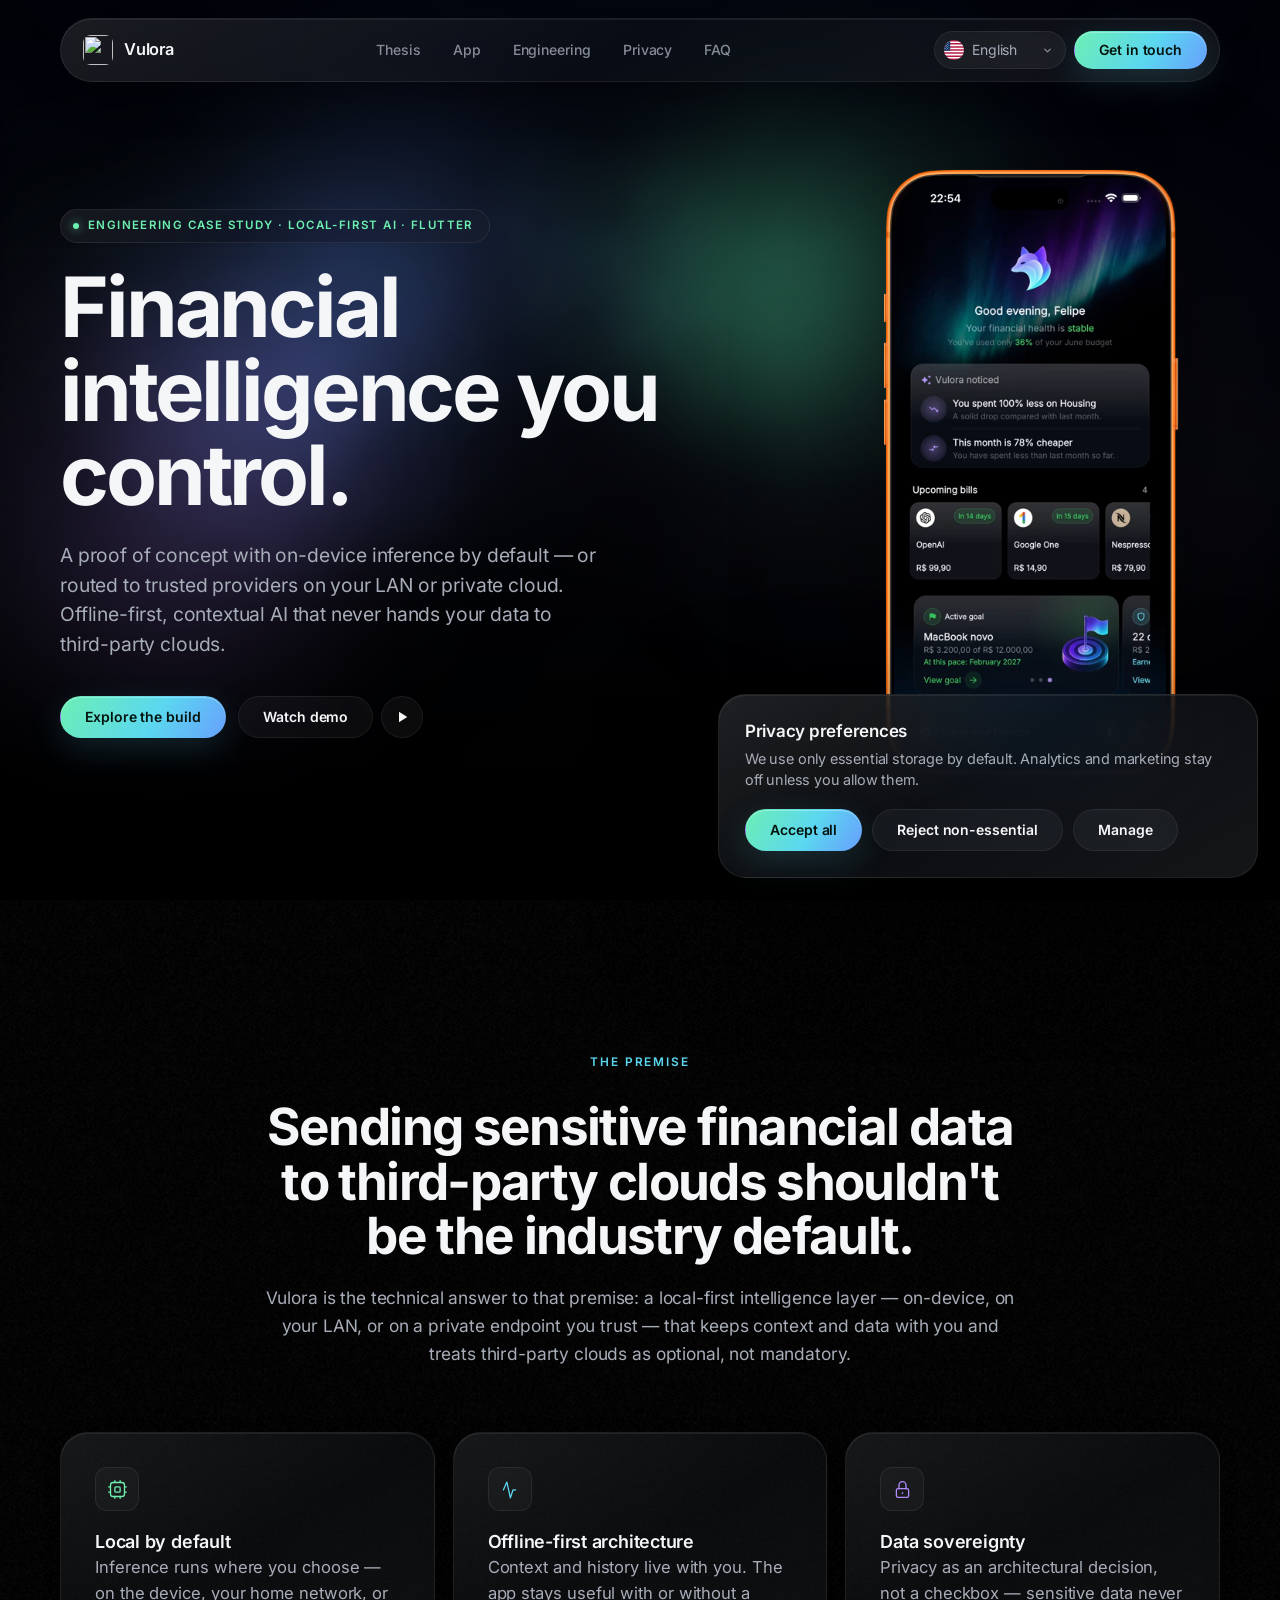
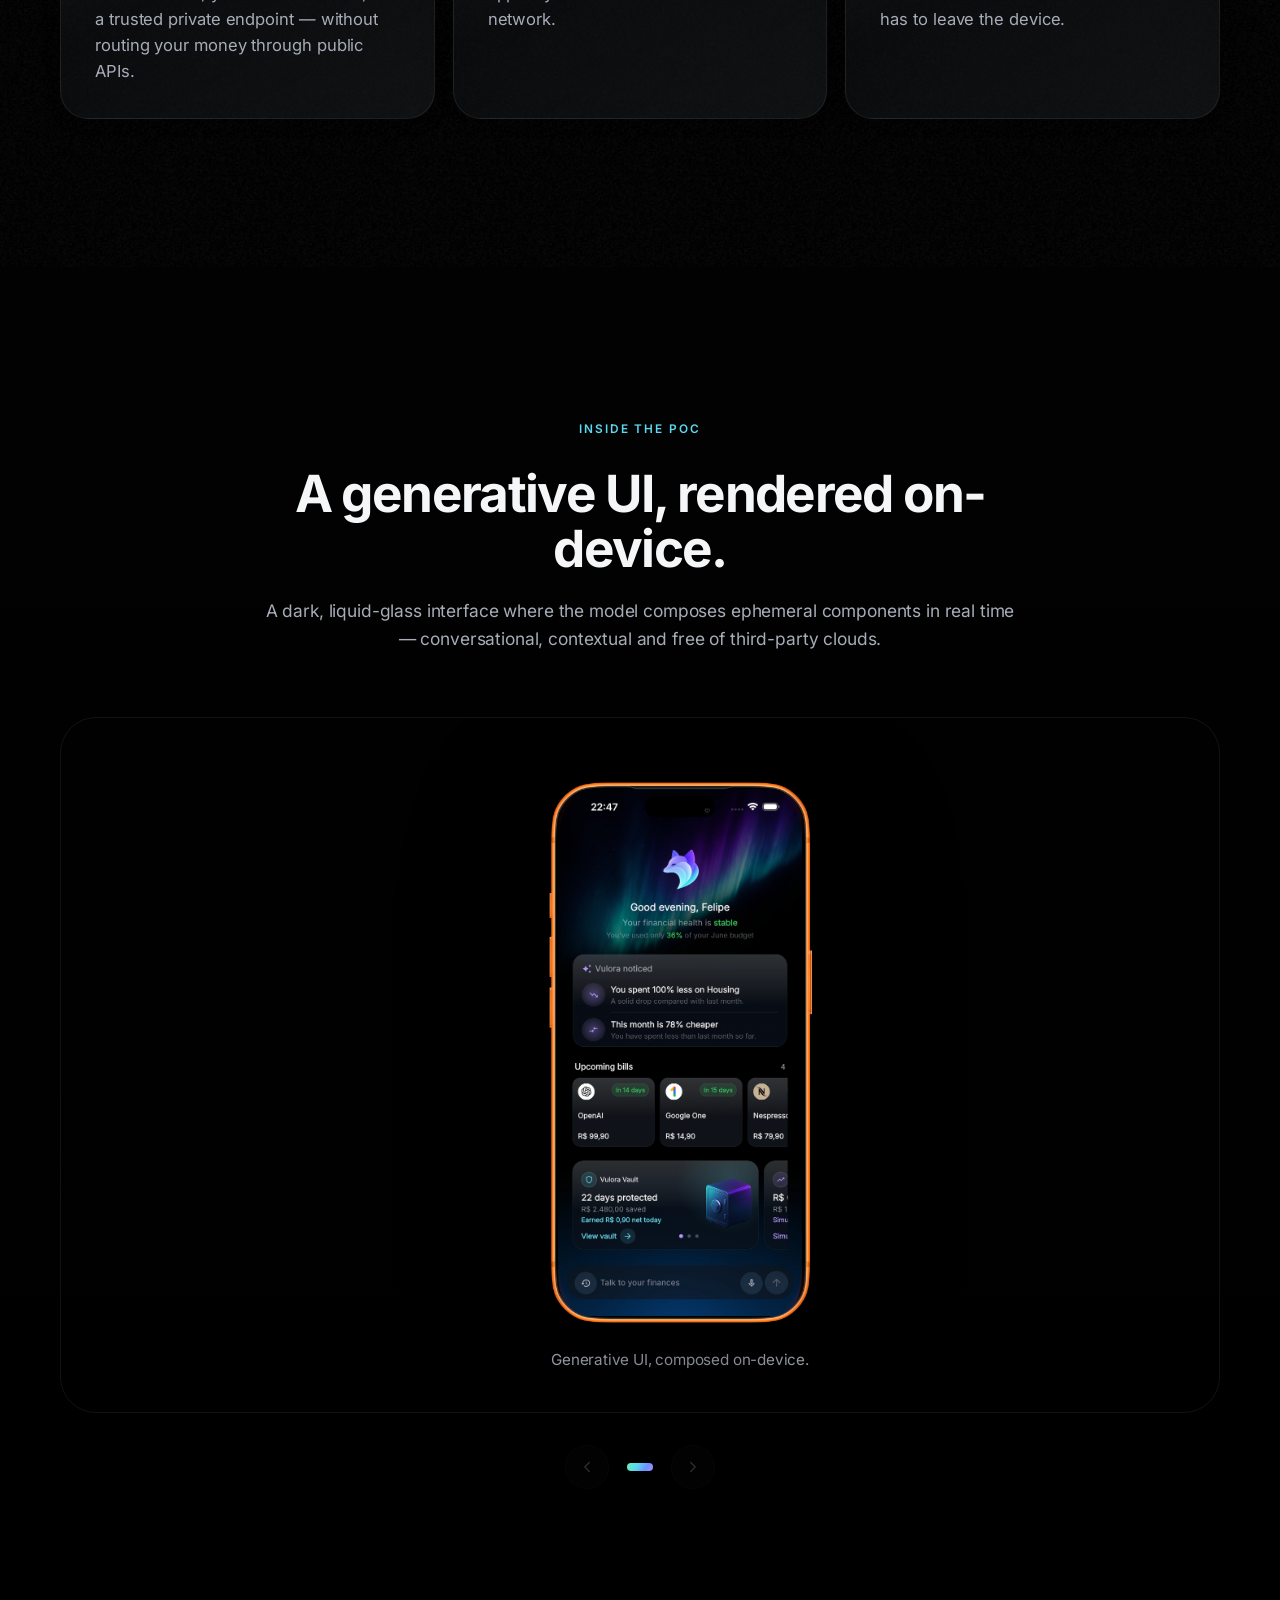
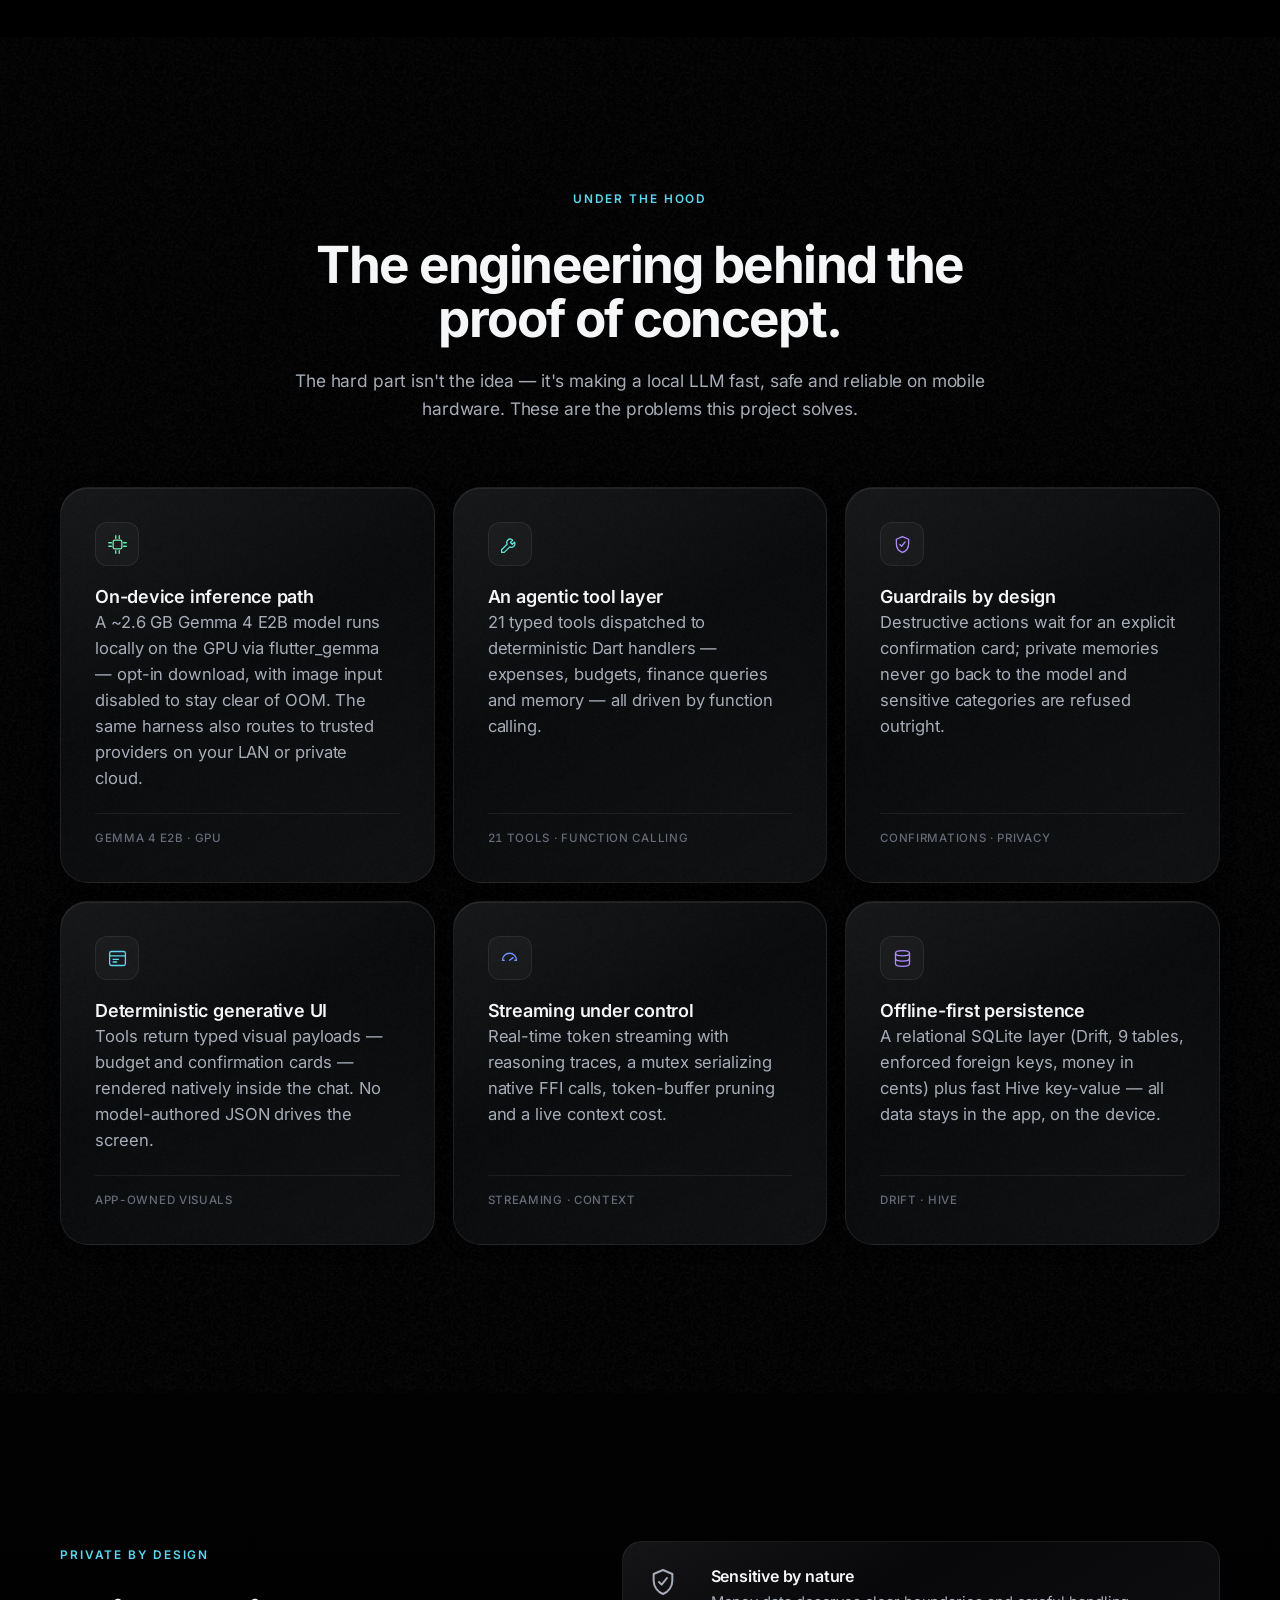
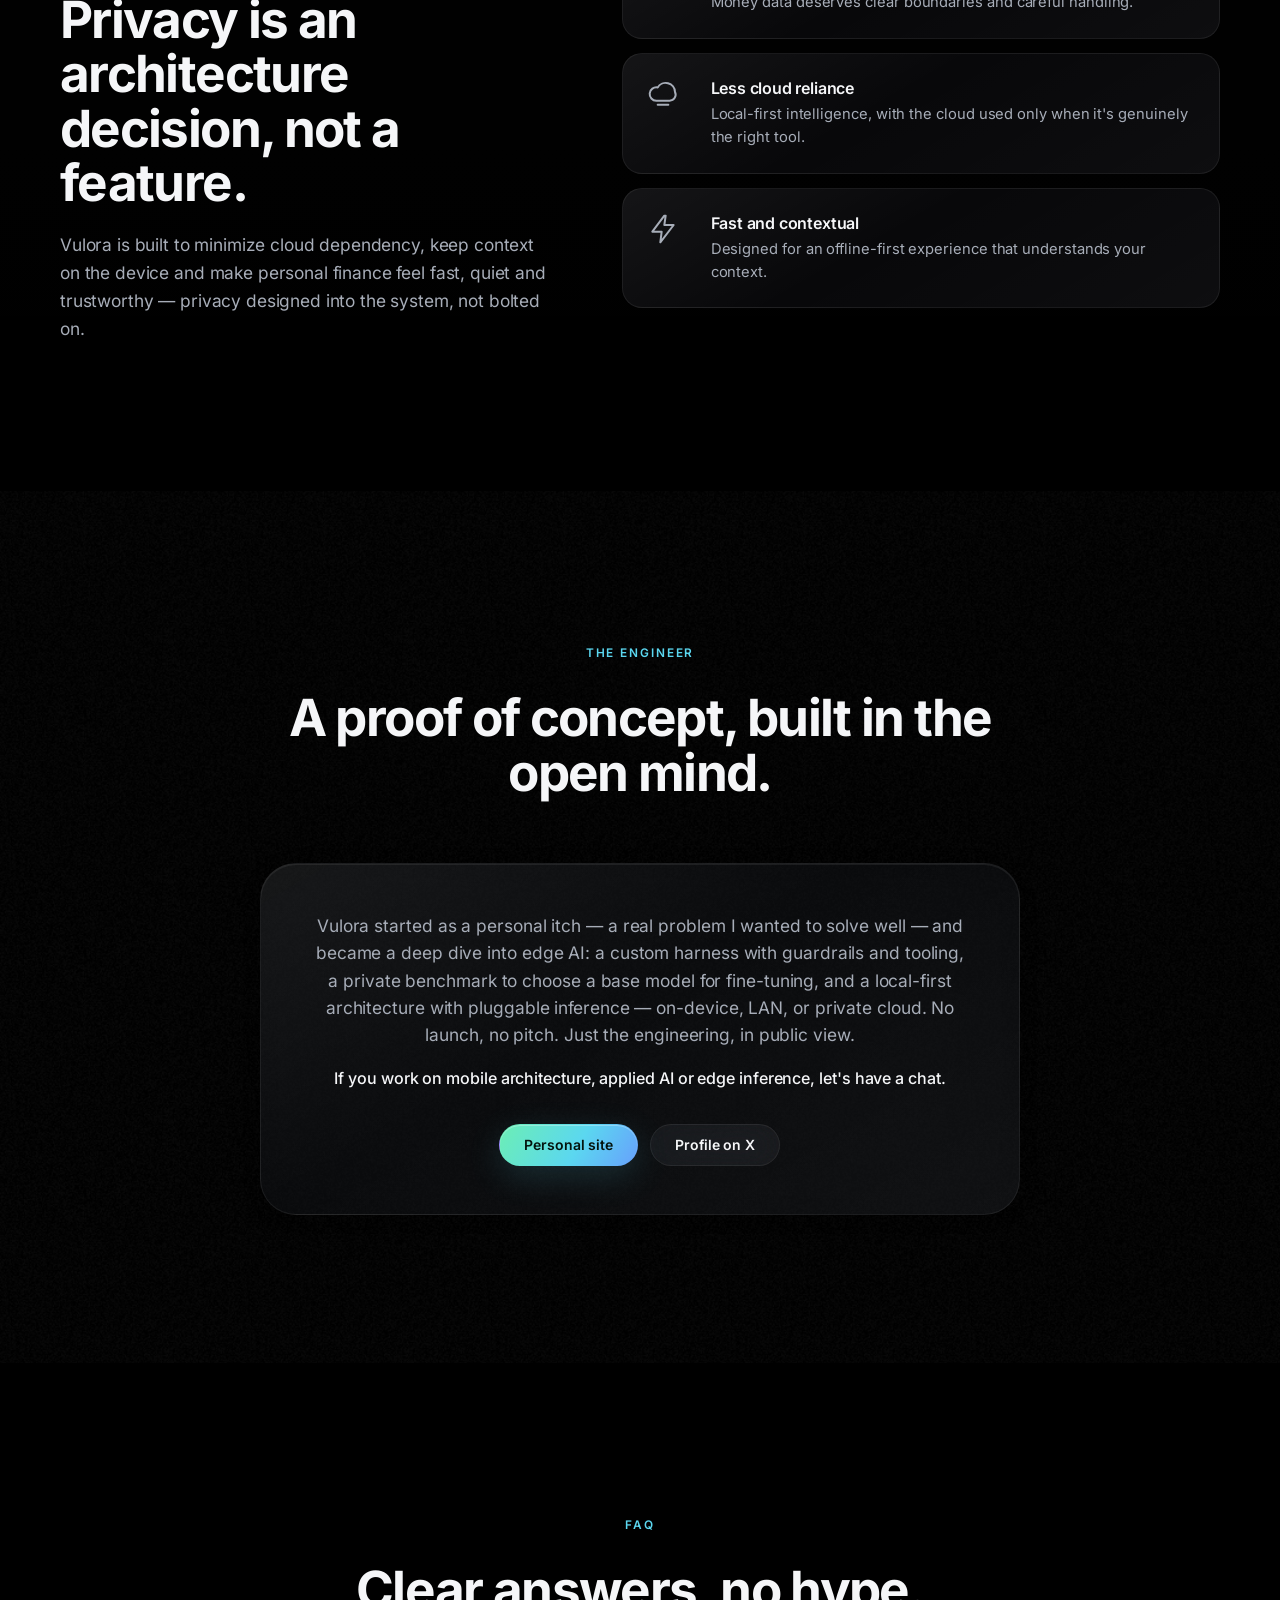
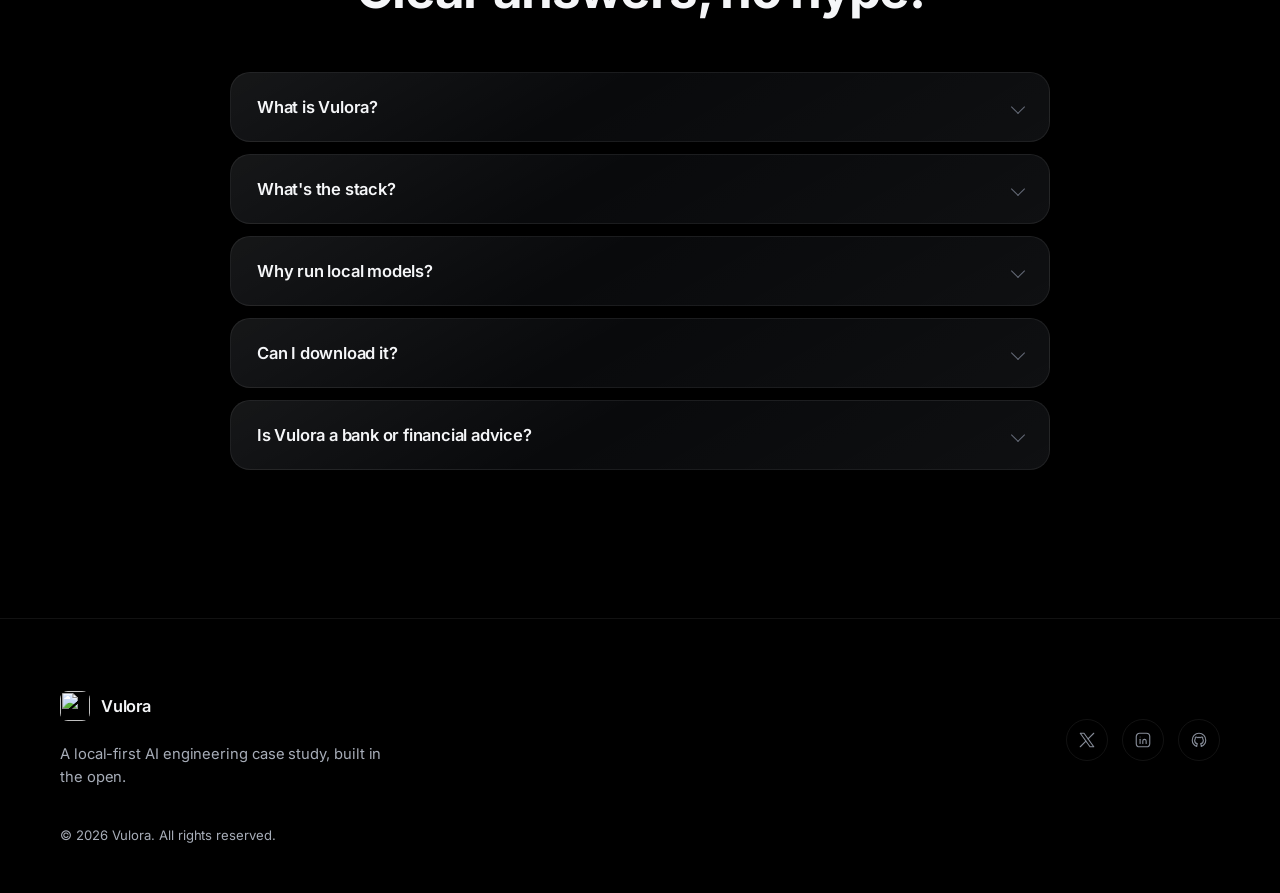
==== index.html @ 2f2e5223 "add self host fonts e threejs e pequenos ajustes" ====
<!doctype html>
<html lang="en">
  <head>
    <meta charset="utf-8">
    <style>html.pre-i18n body{visibility:hidden}</style>
    <script>document.documentElement.classList.add('pre-i18n')</script>
    <meta name="viewport" content="width=device-width, initial-scale=1, viewport-fit=cover">
    <meta name="theme-color" content="#000000">
    <title data-i18n-meta="meta.title">Vulora — On-device AI, an engineering case study</title>
    <meta name="description" content="Vulora is a private financial-intelligence proof of concept with local-first inference — on-device, on your LAN, or on trusted private endpoints — an engineering case study in offline-first, privacy-first AI built on Flutter." data-i18n-meta="meta.description">
    <meta name="author" content="Vulora">
    <meta name="robots" content="index, follow">
    <link rel="canonical" href="https://vulora.com.br/">

    <meta property="og:title" content="Vulora — On-device AI, an engineering case study" data-i18n-meta="meta.ogTitle">
    <meta property="og:description" content="Vulora is a private financial-intelligence proof of concept with local-first inference — on-device, on your LAN, or on trusted private endpoints — an engineering case study in offline-first, privacy-first AI built on Flutter." data-i18n-meta="meta.ogDescription">
    <meta property="og:type" content="website">
    <meta property="og:url" content="https://vulora.com.br/">
    <meta property="og:image" content="https://vulora.com.br/assets/logo.png">
    <meta property="og:image:width" content="512">
    <meta property="og:image:height" content="512">
    <meta property="og:image:alt" content="Vulora logo">
    <meta property="og:site_name" content="Vulora">
    <meta property="og:locale" content="en_US">
    <meta property="og:locale:alternate" content="pt_BR">

    <meta name="twitter:card" content="summary_large_image">
    <meta name="twitter:title" content="Vulora — On-device AI, an engineering case study" data-i18n-meta="meta.twitterTitle">
    <meta name="twitter:description" content="Vulora is a private financial-intelligence proof of concept with local-first inference — on-device, on your LAN, or on trusted private endpoints — an engineering case study in offline-first, privacy-first AI built on Flutter." data-i18n-meta="meta.twitterDescription">
    <meta name="twitter:image" content="https://vulora.com.br/assets/logo.png">
    <meta name="twitter:image:alt" content="Vulora logo">

    <link rel="icon" href="assets/favicon.png" sizes="any">
    <link rel="icon" type="image/png" href="assets/favicon/favicon-32x32.png" sizes="32x32">
    <link rel="icon" type="image/png" href="assets/favicon/favicon-16x16.png" sizes="16x16">
    <link rel="apple-touch-icon" href="assets/favicon/apple-touch-icon.png">
    <link rel="manifest" href="assets/favicon/site.webmanifest">

    <link rel="preload" as="font" type="font/woff2" href="assets/fonts/inter-latin-400-normal.woff2" crossorigin>
    <link rel="preload" as="font" type="font/woff2" href="assets/fonts/inter-latin-700-normal.woff2" crossorigin>
    <link rel="stylesheet" href="css/styles.css">

    <script type="application/ld+json">
    {
      "@context": "https://schema.org",
      "@type": "SoftwareApplication",
      "name": "Vulora",
      "applicationCategory": "FinanceApplication",
      "operatingSystem": "iOS, Android",
      "description": "A private financial-intelligence proof of concept with local-first inference — on-device, on your LAN, or on trusted private endpoints — an engineering case study in offline-first, privacy-first AI built on Flutter."
    }
    </script>
  </head>
  <body data-page="home">
    <header class="site-header site-header--float" aria-label="Primary navigation">
      <a class="brand" href="index.html" aria-label="Vulora home">
        <img src="assets/logo.png" alt="" width="30" height="30">
        <span>Vulora</span>
      </a>
      <nav class="nav-links" aria-label="Main">
        <a href="#thesis" data-i18n="nav.thesis">Thesis</a>
        <a href="#showcase" data-i18n="nav.showcase">App</a>
        <a href="#engineering" data-i18n="nav.engineering">Engineering</a>
        <a href="#privacy" data-i18n="nav.privacy">Privacy</a>
        <a href="#faq" data-i18n="nav.faq">FAQ</a>
      </nav>
      <div class="header-actions">
        <div class="lang-switch" data-language-switch>
          <button type="button" class="lang-current" data-language-trigger aria-haspopup="listbox" aria-expanded="false" aria-label="Language selector">
            <span class="flag"><img data-language-flag src="assets/flags/br.svg" alt="" width="20" height="20"></span>
            <span class="lang-name" data-language-label>Português</span>
            <svg class="lang-caret" viewBox="0 0 12 12" aria-hidden="true"><path d="M3 4.5L6 7.5L9 4.5" fill="none" stroke="currentColor" stroke-width="1.5" stroke-linecap="round" stroke-linejoin="round"/></svg>
          </button>
          <ul class="lang-menu" data-language-menu role="listbox" aria-label="Language" tabindex="-1" hidden>
            <li role="option" data-lang="pt-BR" aria-selected="true">
              <span class="flag"><img src="assets/flags/br.svg" alt="" width="20" height="20"></span>
              <span>Português</span>
            </li>
            <li role="option" data-lang="en" aria-selected="false">
              <span class="flag"><img src="assets/flags/us.svg" alt="" width="20" height="20"></span>
              <span>English</span>
            </li>
          </ul>
        </div>
        <a class="button button-primary" href="#contact" data-i18n="nav.contact">Get in touch</a>
      </div>
    </header>

    <div class="site-shell">
      <main>
        <section class="hero" id="top">
          <div class="hero-bg" aria-hidden="true">
            <canvas class="hero-three" data-hero-three></canvas>
            <div class="hero-mist"></div>
            <div class="hero-material"></div>
          </div>
          <div class="hero-glow" aria-hidden="true"></div>
          <div class="container hero-grid">
            <div class="hero-copy reveal" data-parallax="0.04">
              <p class="badge" data-i18n="hero.badge">Engineering case study · Local-first AI · Flutter</p>
              <h1 data-i18n="hero.title">Financial intelligence you control.</h1>
              <p class="hero-subtitle" data-i18n="hero.subtitle">A proof of concept with on-device inference by default — or routed to trusted providers on your LAN or private cloud. Offline-first, contextual AI that never hands your data to third-party clouds.</p>
              <div class="cta-row">
                <a class="button button-primary" href="#engineering" data-magnetic data-i18n="hero.primaryCta">Explore the build</a>
                <div class="cta-pair">
                  <button class="button button-secondary" type="button" data-demo-button data-magnetic data-i18n="hero.secondaryCta">Watch demo</button>
                  <button class="button button-secondary button-icon" type="button" data-video-modal-trigger data-magnetic data-i18n-attr="aria-label:hero.videoLabel" hidden aria-label="Watch presentation video">
                    <svg viewBox="0 0 24 24" aria-hidden="true"><path d="M8 5v14l11-7z"/></svg>
                  </button>
                </div>
              </div>
            </div>
            <div class="phone-stage reveal" data-parallax="-0.05">
              <div class="device-mockup" aria-label="Vulora app preview">
                <div class="device-mockup__screen">
                  <video
                    class="device-mockup__app"
                    aria-label="Vulora app interface"
                    width="1290"
                    height="2796"
                    autoplay
                    muted
                    playsinline
                    loop
                    preload="auto"
                    poster="assets/app-vulora.webp"
                  >
                    <source src="assets/app-vulora.webm" type="video/webm">
                  </video>
                </div>
                <img
                  class="device-mockup__frame"
                  src="assets/mockup.png"
                  alt=""
                  width="448"
                  height="916"
                  aria-hidden="true"
                  decoding="async"
                >
              </div>
            </div>
          </div>
        </section>

        <section class="section" id="thesis">
          <div class="container narrow center reveal">
            <p class="eyebrow" data-i18n="thesis.eyebrow">The premise</p>
            <h2 data-i18n="thesis.title">Sending sensitive financial data to third-party clouds shouldn't be the industry default.</h2>
            <p class="section-copy" data-i18n="thesis.subtitle">Vulora is the technical answer to that premise: a local-first intelligence layer — on-device, on your LAN, or on a private endpoint you trust — that keeps context and data with you and treats third-party clouds as optional, not mandatory.</p>
          </div>
          <div class="container card-grid three">
            <article class="glass-card reveal">
              <div class="card-icon ask">
                <svg viewBox="0 0 24 24" aria-hidden="true"><rect x="4" y="4" width="16" height="16" rx="3"/><rect x="9" y="9" width="6" height="6" rx="1"/><path d="M9 2v2M15 2v2M9 20v2M15 20v2M2 9h2M2 15h2M20 9h2M20 15h2"/></svg>
              </div>
              <h3 data-i18n="thesis.cards.local.title">Local by default</h3>
              <p data-i18n="thesis.cards.local.text">Inference runs where you choose — on the device, your home network, or a trusted private endpoint — without routing your money through public APIs.</p>
            </article>
            <article class="glass-card reveal">
              <div class="card-icon spend">
                <svg viewBox="0 0 24 24" aria-hidden="true"><path d="M5 12.5l4-9 4 18 3-9h3"/></svg>
              </div>
              <h3 data-i18n="thesis.cards.offline.title">Offline-first architecture</h3>
              <p data-i18n="thesis.cards.offline.text">Context and history live with you. The app stays useful with or without a network.</p>
            </article>
            <article class="glass-card reveal">
              <div class="card-icon lock">
                <svg viewBox="0 0 24 24" aria-hidden="true"><rect x="5" y="11" width="14" height="10" rx="2"/><path d="M8 11V7a4 4 0 018 0v4"/><circle cx="12" cy="16" r="1" fill="currentColor" stroke="none"/></svg>
              </div>
              <h3 data-i18n="thesis.cards.sovereign.title">Data sovereignty</h3>
              <p data-i18n="thesis.cards.sovereign.text">Privacy as an architectural decision, not a checkbox — sensitive data never has to leave the device.</p>
            </article>
          </div>
        </section>

        <section class="section showcase-section" id="showcase">
          <div class="container narrow center reveal">
            <p class="eyebrow" data-i18n="showcase.eyebrow">Inside the POC</p>
            <h2 data-i18n="showcase.title">A generative UI, rendered on-device.</h2>
            <p class="section-copy" data-i18n="showcase.subtitle">A dark, liquid-glass interface where the local model composes ephemeral components in real time — conversational, contextual and running without the cloud.</p>
          </div>
          <div class="container showcase-wrap reveal" data-showcase-carousel>
            <div class="showcase-viewport" data-showcase-viewport tabindex="0" role="region" aria-roledescription="carousel" aria-label="App screenshots">
              <div class="showcase-track" data-showcase-track></div>
            </div>
            <div class="showcase-controls">
              <button class="showcase-nav showcase-prev" type="button" data-showcase-prev aria-label="Previous screenshot">
                <svg viewBox="0 0 24 24" aria-hidden="true"><path d="M15 18l-6-6 6-6"/></svg>
              </button>
              <div class="showcase-dots" data-showcase-dots role="tablist" aria-label="Screenshot navigation"></div>
              <button class="showcase-nav showcase-next" type="button" data-showcase-next aria-label="Next screenshot">
                <svg viewBox="0 0 24 24" aria-hidden="true"><path d="M9 18l6-6-6-6"/></svg>
              </button>
            </div>
          </div>
        </section>

        <section class="section" id="engineering">
          <div class="container narrow center reveal">
            <p class="eyebrow" data-i18n="engineering.eyebrow">Under the hood</p>
            <h2 data-i18n="engineering.title">The engineering behind the proof of concept.</h2>
            <p class="section-copy" data-i18n="engineering.subtitle">The hard part isn't the idea — it's making a local LLM fast, safe and reliable on mobile hardware. These are the problems this project solves.</p>
          </div>
          <div class="container card-grid three">
            <article class="glass-card tech-card reveal">
              <div class="card-icon chip">
                <svg viewBox="0 0 24 24" aria-hidden="true"><rect x="7" y="7" width="10" height="10" rx="2"/><path d="M10 2v3M14 2v3M10 19v3M14 19v3M2 10h3M2 14h3M19 10h3M19 14h3"/></svg>
              </div>
              <h3 data-i18n="engineering.cards.llm.title">On-device inference path</h3>
              <p data-i18n="engineering.cards.llm.text">A ~2.6 GB Gemma 4 E2B model runs locally on the GPU via flutter_gemma — opt-in download, with image input disabled to stay clear of OOM.</p>
              <span class="card-tag" data-i18n="engineering.cards.llm.tag">Gemma 4 E2B · GPU</span>
            </article>
            <article class="glass-card tech-card reveal">
              <div class="card-icon tools">
                <svg viewBox="0 0 24 24" aria-hidden="true"><path d="M14.7 6.3a4 4 0 0 0-5.4 5.4L3 18v3h3l6.3-6.3a4 4 0 0 0 5.4-5.4l-2.5 2.5-2.1-2.1 2.6-2.4z"/></svg>
              </div>
              <h3 data-i18n="engineering.cards.tools.title">An agentic tool layer</h3>
              <p data-i18n="engineering.cards.tools.text">21 typed tools dispatched to deterministic Dart handlers — expenses, budgets, finance queries and memory — all driven by function calling.</p>
              <span class="card-tag" data-i18n="engineering.cards.tools.tag">21 tools · Function calling</span>
            </article>
            <article class="glass-card tech-card reveal">
              <div class="card-icon shield">
                <svg viewBox="0 0 24 24" aria-hidden="true"><path d="M12 3l7 3v5c0 4.4-2.8 8.4-7 10-4.2-1.6-7-5.6-7-10V6l7-3z"/><path d="M9 12l2 2 4-5"/></svg>
              </div>
              <h3 data-i18n="engineering.cards.guardrails.title">Guardrails by design</h3>
              <p data-i18n="engineering.cards.guardrails.text">Destructive actions wait for an explicit confirmation card; private memories never go back to the model and sensitive categories are refused outright.</p>
              <span class="card-tag" data-i18n="engineering.cards.guardrails.tag">Confirmations · Privacy</span>
            </article>
            <article class="glass-card tech-card reveal">
              <div class="card-icon ui">
                <svg viewBox="0 0 24 24" aria-hidden="true"><rect x="3" y="4" width="18" height="16" rx="2"/><path d="M3 9h18M7 13h6M7 16h4"/></svg>
              </div>
              <h3 data-i18n="engineering.cards.genui.title">Deterministic generative UI</h3>
              <p data-i18n="engineering.cards.genui.text">Tools return typed visual payloads — budget and confirmation cards — rendered natively inside the chat. No model-authored JSON drives the screen.</p>
              <span class="card-tag" data-i18n="engineering.cards.genui.tag">App-owned visuals</span>
            </article>
            <article class="glass-card tech-card reveal">
              <div class="card-icon gauge">
                <svg viewBox="0 0 24 24" aria-hidden="true"><path d="M4 14a8 8 0 0 1 16 0"/><path d="M12 14l4-3"/><path d="M4 14h2M18 14h2"/></svg>
              </div>
              <h3 data-i18n="engineering.cards.streaming.title">Streaming under control</h3>
              <p data-i18n="engineering.cards.streaming.text">Real-time token streaming with reasoning traces, a mutex serializing native FFI calls, token-buffer pruning and a live context cost.</p>
              <span class="card-tag" data-i18n="engineering.cards.streaming.tag">Streaming · Context</span>
            </article>
            <article class="glass-card tech-card reveal">
              <div class="card-icon db">
                <svg viewBox="0 0 24 24" aria-hidden="true"><ellipse cx="12" cy="6" rx="8" ry="3"/><path d="M4 6v6c0 1.7 3.6 3 8 3s8-1.3 8-3V6"/><path d="M4 12v6c0 1.7 3.6 3 8 3s8-1.3 8-3v-6"/></svg>
              </div>
              <h3 data-i18n="engineering.cards.storage.title">Offline-first persistence</h3>
              <p data-i18n="engineering.cards.storage.text">A relational SQLite layer (Drift, 9 tables, enforced foreign keys, money in cents) plus fast Hive key-value — all data stays in the app, on the device.</p>
              <span class="card-tag" data-i18n="engineering.cards.storage.tag">Drift · Hive</span>
            </article>
          </div>
        </section>

        <section class="section privacy-band" id="privacy">
          <div class="container split">
            <div class="reveal">
              <p class="eyebrow" data-i18n="privacy.eyebrow">Private by design</p>
              <h2 data-i18n="privacy.title">Privacy is an architecture decision, not a feature.</h2>
              <p class="section-copy" data-i18n="privacy.text">Vulora is built to minimize cloud dependency, keep context on the device and make personal finance feel fast, quiet and trustworthy — privacy designed into the system, not bolted on.</p>
            </div>
            <div class="privacy-list">
              <article class="mini-card reveal">
                <svg viewBox="0 0 24 24" aria-hidden="true"><path d="M12 3l7 3v5c0 4.4-2.8 8.4-7 10-4.2-1.6-7-5.6-7-10V6l7-3z"/><path d="M9 12l2 2 4-5"/></svg>
                <div>
                  <h3 data-i18n="privacy.cards.sensitive.title">Sensitive by nature</h3>
                  <p data-i18n="privacy.cards.sensitive.text">Money data deserves clear boundaries and careful handling.</p>
                </div>
              </article>
              <article class="mini-card reveal">
                <svg viewBox="0 0 24 24" aria-hidden="true"><path d="M7 17a5 5 0 1 1 1-9.9A7 7 0 0 1 21 10.5 4.5 4.5 0 0 1 17 17H7z"/><path d="M8 20h8"/></svg>
                <div>
                  <h3 data-i18n="privacy.cards.cloud.title">Less cloud reliance</h3>
                  <p data-i18n="privacy.cards.cloud.text">The vision is local-first intelligence with the cloud used intentionally.</p>
                </div>
              </article>
              <article class="mini-card reveal">
                <svg viewBox="0 0 24 24" aria-hidden="true"><path d="M13 2L4 14h7l-1 8 10-13h-7l1-7z"/></svg>
                <div>
                  <h3 data-i18n="privacy.cards.offline.title">Fast and contextual</h3>
                  <p data-i18n="privacy.cards.offline.text">Designed for an offline-first experience that understands your context.</p>
                </div>
              </article>
            </div>
          </div>
        </section>

        <section class="section" id="contact">
          <div class="container narrow center reveal">
            <p class="eyebrow" data-i18n="contact.eyebrow">The engineer</p>
            <h2 data-i18n="contact.title">A proof of concept, built in the open mind.</h2>
          </div>
          <div class="container">
            <article class="contact-card glass-card reveal">
              <p class="contact-lead" data-i18n="contact.text">Vulora started as a personal itch — a real problem I wanted to solve well — and became a deep dive into edge AI: a custom harness with guardrails and tooling, a private benchmark to choose a base model for fine-tuning, and a local-first architecture with pluggable inference — on-device, LAN, or private cloud. No launch, no pitch. Just the engineering, in public view.</p>
              <p class="contact-note" data-i18n="contact.note">If you work on mobile architecture, applied AI or edge inference, let's have a chat.</p>
              <div class="cta-row contact-actions">
                <a class="button button-primary" href="https://www.felipeneri.com/" target="_blank" rel="noopener" data-magnetic data-i18n="contact.site">Personal site</a>
                <a class="button button-secondary" href="https://x.com/FelipeNeriDev" target="_blank" rel="noopener" data-magnetic data-i18n="contact.x">Profile on X</a>
              </div>
            </article>
          </div>
        </section>

        <section class="section" id="faq">
          <div class="container narrow center reveal">
            <p class="eyebrow" data-i18n="faq.eyebrow">FAQ</p>
            <h2 data-i18n="faq.title">Clear answers, no hype.</h2>
          </div>
          <div class="container faq-list">
            <details class="reveal">
              <summary data-i18n="faq.items.what.q">What is Vulora?</summary>
              <p data-i18n="faq.items.what.a">A proof of concept and engineering case study: a private financial-intelligence app with on-device inference by default, and the option to route it to trusted providers you configure — a model on your LAN (e.g. your MacBook), at home, or in a private cloud.</p>
            </details>
            <details class="reveal">
              <summary data-i18n="faq.items.stack.q">What's the stack?</summary>
              <p data-i18n="faq.items.stack.a">Flutter and Dart on the client, a pluggable inference layer (on-device Gemma by default, or trusted providers on your LAN or private cloud) behind a custom harness with guardrails and tooling, and a local-first data layer (Drift / Hive).</p>
            </details>
            <details class="reveal">
              <summary data-i18n="faq.items.why.q">Why run local models?</summary>
              <p data-i18n="faq.items.why.a">Because sensitive financial data shouldn't have to pass through third-party clouds. Local inference — on the device, your LAN, or a private endpoint you trust — makes privacy an architectural guarantee instead of a policy promise.</p>
            </details>
            <details class="reveal">
              <summary data-i18n="faq.items.available.q">Can I download it?</summary>
              <p data-i18n="faq.items.available.a">Not yet — Vulora is a work-in-progress POC, not a publicly released product. It exists to demonstrate the engineering, not to sell anything.</p>
            </details>
            <details class="reveal">
              <summary data-i18n="faq.items.bank.q">Is Vulora a bank or financial advice?</summary>
              <p data-i18n="faq.items.bank.a">No. Vulora is not a bank, financial institution, broker or investment adviser, and nothing here is financial, legal, accounting or tax advice.</p>
            </details>
          </div>
        </section>
      </main>

      <footer class="site-footer">
        <div class="container footer-grid">
          <div>
            <a class="brand" href="index.html" aria-label="Vulora home">
              <img src="assets/logo.png" alt="" width="30" height="30">
              <span>Vulora</span>
            </a>
            <p data-i18n="footer.tagline">A local-first AI engineering case study, built in the open.</p>
          </div>
          <div class="social-links" aria-label="Social links">
            <a href="https://x.com/FelipeNeriDev" target="_blank" rel="noopener" aria-label="X">
              <svg viewBox="0 0 24 24" aria-hidden="true" fill="none" stroke="currentColor" stroke-width="1.5" stroke-linecap="round" stroke-linejoin="round"><path d="M3 3 16 21h5L8 3Z"/><line x1="3" y1="21" x2="10.55" y2="13.45"/><line x1="13.45" y1="10.55" x2="21" y2="3"/></svg>
            </a>
            <a href="https://www.linkedin.com/in/nerifelipe/" target="_blank" rel="noopener" aria-label="LinkedIn">
              <svg viewBox="0 0 24 24" aria-hidden="true" fill="none" stroke="currentColor" stroke-width="1.5" stroke-linecap="round" stroke-linejoin="round"><path d="M7.5 3h9.004c2.483 0 4.496 2.013 4.496 4.496v9.009c0 2.482-2.013 4.495-4.496 4.495h-9.008c-2.483 0-4.496-2.013-4.496-4.496v-9.004c0-2.485 2.015-4.5 4.5-4.5Z"/><path d="M8.12 11.1v5.4"/><path d="M11.719 16.5v-3.15c0-1.243 1.007-2.25 2.25-2.25s2.25 1.007 2.25 2.25v3.15"/><circle cx="8.12" cy="8.06" r="0.6" fill="currentColor" stroke="none"/></svg>
            </a>
            <a href="https://github.com/felipeneri" target="_blank" rel="noopener" aria-label="GitHub">
              <svg viewBox="0 0 24 24" aria-hidden="true" fill="none" stroke="currentColor" stroke-width="1.5" stroke-linecap="round" stroke-linejoin="round"><path d="M10.133 8.793l-2.075-.75c-.462-.167-.953.168-.966.659l-.052 1.933c-.511.63-.809 1.362-.809 2.147 0 2.237 1.612 4.049 3.643 4.191-.891 1.37-.874 2.991-.874 2.991v.716c-1.008-.411-2.922-1.368-4.227-3.115-1.072-1.435-1.773-3.354-1.773-5.38 0-2.678 1.028-4.792 2.412-6.288 1.827-1.973 4.341-2.897 6.588-2.897 2.247 0 4.761.924 6.588 2.897 1.384 1.496 2.412 3.61 2.412 6.288 0 2.027-.701 3.945-1.773 5.38-1.305 1.747-3.219 2.704-4.227 3.115v-.716s.017-1.621-.874-2.991c2.031-.142 3.643-1.954 3.643-4.191 0-.785-.299-1.517-.809-2.147l-.052-1.932c-.013-.491-.504-.826-.966-.659l-2.075.75c-.586-.147-1.213-.23-1.867-.23-.654 0-1.281.083-1.867.229Z"/></svg>
            </a>
          </div>
        </div>
        <p class="copyright" data-i18n="footer.copy">© 2026 Vulora. All rights reserved.</p>
      </footer>
    </div>

    <aside class="cookie-banner" data-cookie-banner aria-live="polite">
      <div>
        <h2 data-i18n="cookies.bannerTitle">Privacy preferences</h2>
        <p data-i18n="cookies.bannerText">We use only essential storage by default. Analytics and marketing stay off unless you allow them.</p>
      </div>
      <div class="cookie-actions">
        <button class="button button-primary" type="button" data-cookie-action="accept" data-i18n="cookies.accept">Accept all</button>
        <button class="button button-ghost" type="button" data-cookie-action="reject" data-i18n="cookies.reject">Reject non-essential</button>
        <button class="button button-ghost" type="button" data-cookie-action="manage" data-i18n="cookies.manage">Manage</button>
      </div>
      <div class="cookie-manage" data-cookie-manage hidden>
        <label class="consent"><input type="checkbox" checked disabled><span data-i18n="cookies.essential">Essential cookies</span></label>
        <label class="consent"><input type="checkbox" data-analytics-toggle><span data-i18n="cookies.analytics">Analytics and marketing</span></label>
        <button class="button button-primary" type="button" data-cookie-action="save" data-i18n="cookies.save">Save preferences</button>
      </div>
    </aside>

    <div class="video-modal" data-video-modal hidden>
      <div class="video-modal__backdrop" aria-hidden="true"></div>
      <div class="video-modal__panel">
        <button class="video-modal__close" type="button" aria-label="Close">
          <svg viewBox="0 0 24 24" aria-hidden="true"><path d="M18 6L6 18M6 6l12 12"/></svg>
        </button>
        <div class="video-modal__dialog" role="dialog" aria-modal="true" aria-label="Presentation video">
          <div class="video-modal__frame">
            <iframe
              data-video-modal-iframe
              title="Vulora presentation"
              referrerpolicy="strict-origin-when-cross-origin"
              allow="accelerometer; autoplay; clipboard-write; encrypted-media; gyroscope; picture-in-picture; web-share"
              allowfullscreen
            ></iframe>
          </div>
        </div>
      </div>
    </div>

    <script src="js/main.js"></script>
    <script type="module" src="js/hero-scene.js"></script>
  </body>
</html>
---- css/styles.css ----
/* =====================================================================
   Vulora — Private Financial Intelligence
   Premium dark, liquid-glass, aurora-inspired design system
   ===================================================================== */

/* ---------------------------------------------------------------- fonts
   Inter, self-hosted (no Google Fonts / third-party requests). Files in
   assets/fonts. `latin` covers ASCII + Western accents; `latin-ext` adds
   the remaining diacritics. font-display: swap keeps text visible. */
@font-face {
  font-family: "Inter";
  font-style: normal;
  font-weight: 400;
  font-display: swap;
  src: url("../assets/fonts/inter-latin-400-normal.woff2") format("woff2");
  unicode-range: U+0000-00FF, U+0131, U+0152-0153, U+02BB-02BC, U+02C6, U+02DA, U+02DC, U+0304, U+0308, U+0329, U+2000-206F, U+2074, U+20AC, U+2122, U+2191, U+2193, U+2212, U+2215, U+FEFF, U+FFFD;
}
@font-face {
  font-family: "Inter";
  font-style: normal;
  font-weight: 400;
  font-display: swap;
  src: url("../assets/fonts/inter-latin-ext-400-normal.woff2") format("woff2");
  unicode-range: U+0100-02BA, U+02BD-02C5, U+02C7-02CC, U+02CE-02D7, U+02DD-02FF, U+0304, U+0308, U+0329, U+1D00-1DBF, U+1E00-1E9F, U+1EF2-1EFF, U+2020, U+20A0-20AB, U+20AD-20C0, U+2113, U+2C60-2C7F, U+A720-A7FF;
}
@font-face {
  font-family: "Inter";
  font-style: normal;
  font-weight: 500;
  font-display: swap;
  src: url("../assets/fonts/inter-latin-500-normal.woff2") format("woff2");
  unicode-range: U+0000-00FF, U+0131, U+0152-0153, U+02BB-02BC, U+02C6, U+02DA, U+02DC, U+0304, U+0308, U+0329, U+2000-206F, U+2074, U+20AC, U+2122, U+2191, U+2193, U+2212, U+2215, U+FEFF, U+FFFD;
}
@font-face {
  font-family: "Inter";
  font-style: normal;
  font-weight: 500;
  font-display: swap;
  src: url("../assets/fonts/inter-latin-ext-500-normal.woff2") format("woff2");
  unicode-range: U+0100-02BA, U+02BD-02C5, U+02C7-02CC, U+02CE-02D7, U+02DD-02FF, U+0304, U+0308, U+0329, U+1D00-1DBF, U+1E00-1E9F, U+1EF2-1EFF, U+2020, U+20A0-20AB, U+20AD-20C0, U+2113, U+2C60-2C7F, U+A720-A7FF;
}
@font-face {
  font-family: "Inter";
  font-style: normal;
  font-weight: 600;
  font-display: swap;
  src: url("../assets/fonts/inter-latin-600-normal.woff2") format("woff2");
  unicode-range: U+0000-00FF, U+0131, U+0152-0153, U+02BB-02BC, U+02C6, U+02DA, U+02DC, U+0304, U+0308, U+0329, U+2000-206F, U+2074, U+20AC, U+2122, U+2191, U+2193, U+2212, U+2215, U+FEFF, U+FFFD;
}
@font-face {
  font-family: "Inter";
  font-style: normal;
  font-weight: 600;
  font-display: swap;
  src: url("../assets/fonts/inter-latin-ext-600-normal.woff2") format("woff2");
  unicode-range: U+0100-02BA, U+02BD-02C5, U+02C7-02CC, U+02CE-02D7, U+02DD-02FF, U+0304, U+0308, U+0329, U+1D00-1DBF, U+1E00-1E9F, U+1EF2-1EFF, U+2020, U+20A0-20AB, U+20AD-20C0, U+2113, U+2C60-2C7F, U+A720-A7FF;
}
@font-face {
  font-family: "Inter";
  font-style: normal;
  font-weight: 700;
  font-display: swap;
  src: url("../assets/fonts/inter-latin-700-normal.woff2") format("woff2");
  unicode-range: U+0000-00FF, U+0131, U+0152-0153, U+02BB-02BC, U+02C6, U+02DA, U+02DC, U+0304, U+0308, U+0329, U+2000-206F, U+2074, U+20AC, U+2122, U+2191, U+2193, U+2212, U+2215, U+FEFF, U+FFFD;
}
@font-face {
  font-family: "Inter";
  font-style: normal;
  font-weight: 700;
  font-display: swap;
  src: url("../assets/fonts/inter-latin-ext-700-normal.woff2") format("woff2");
  unicode-range: U+0100-02BA, U+02BD-02C5, U+02C7-02CC, U+02CE-02D7, U+02DD-02FF, U+0304, U+0308, U+0329, U+1D00-1DBF, U+1E00-1E9F, U+1EF2-1EFF, U+2020, U+20A0-20AB, U+20AD-20C0, U+2113, U+2C60-2C7F, U+A720-A7FF;
}
@font-face {
  font-family: "Inter";
  font-style: normal;
  font-weight: 800;
  font-display: swap;
  src: url("../assets/fonts/inter-latin-800-normal.woff2") format("woff2");
  unicode-range: U+0000-00FF, U+0131, U+0152-0153, U+02BB-02BC, U+02C6, U+02DA, U+02DC, U+0304, U+0308, U+0329, U+2000-206F, U+2074, U+20AC, U+2122, U+2191, U+2193, U+2212, U+2215, U+FEFF, U+FFFD;
}
@font-face {
  font-family: "Inter";
  font-style: normal;
  font-weight: 800;
  font-display: swap;
  src: url("../assets/fonts/inter-latin-ext-800-normal.woff2") format("woff2");
  unicode-range: U+0100-02BA, U+02BD-02C5, U+02C7-02CC, U+02CE-02D7, U+02DD-02FF, U+0304, U+0308, U+0329, U+1D00-1DBF, U+1E00-1E9F, U+1EF2-1EFF, U+2020, U+20A0-20AB, U+20AD-20C0, U+2113, U+2C60-2C7F, U+A720-A7FF;
}

:root {
  color-scheme: dark;

  /* Base surfaces — deep, calm, near-black with a cool undertone */
  --bg: #000000;
  --bg-soft: #060709;
  --bg-elevated: #0c0e12;
  --bg-deep: #02030a;

  /* Text */
  --text: #f5f6f8;
  --text-secondary: #a7adb8;
  --muted: #868c98;
  --muted-2: #656b78;

  /* Aurora palette — soft, never neon */
  --green: #6df0b0;
  --teal: #5fe3d6;
  --cyan: #5bd7f0;
  --blue: #6a93ff;
  --violet: #b08cff;
  --aurora-1: rgba(109, 240, 176, 0.9);
  --aurora-2: rgba(91, 215, 240, 0.9);
  --aurora-3: rgba(106, 147, 255, 0.85);
  --aurora-4: rgba(176, 140, 255, 0.8);

  /* Accent gradient — restrained, used sparingly */
  --accent-gradient: linear-gradient(120deg, #6df0b0 0%, #5bd7f0 38%, #6a93ff 72%, #b08cff 100%);
  --accent-soft: linear-gradient(120deg, rgba(109, 240, 176, 0.16), rgba(91, 215, 240, 0.12) 50%, rgba(176, 140, 255, 0.14));

  /* Hairlines & borders */
  --line: rgba(255, 255, 255, 0.055);
  --line-strong: rgba(255, 255, 255, 0.1);
  --line-aurora: rgba(109, 215, 240, 0.16);
  --border-hairline: 0.5px solid rgba(255, 255, 255, 0.07);
  --border-subtle: 0.5px solid rgba(255, 255, 255, 0.1);

  /* Liquid glass surfaces */
  --glass-fill: rgba(10, 12, 16, 0.55);
  --glass-fill-strong: rgba(8, 10, 14, 0.72);
  --glass-surface: linear-gradient(150deg, rgba(255, 255, 255, 0.066) 0%, rgba(255, 255, 255, 0.014) 44%, rgba(255, 255, 255, 0.04) 100%);
  --glass-surface-strong: linear-gradient(150deg, rgba(255, 255, 255, 0.1) 0%, rgba(255, 255, 255, 0.025) 46%, rgba(255, 255, 255, 0.06) 100%);
  --glass-edge: rgba(255, 255, 255, 0.13);
  --glass-highlight: linear-gradient(180deg, rgba(255, 255, 255, 0.1), transparent 38%);

  /* Film grain */
  --noise-image: url("../assets/bg-noise.webp");
  --noise-opacity: 0.035;

  /* Shadows — soft, layered, cinematic */
  --shadow-sm: 0 2px 16px rgba(0, 0, 0, 0.28);
  --shadow: 0 24px 70px rgba(0, 0, 0, 0.5);
  --shadow-elevated: 0 40px 120px rgba(0, 0, 0, 0.62);
  --shadow-inset: inset 0 1px 0 rgba(255, 255, 255, 0.07);
  --shadow-glow: 0 0 80px rgba(91, 215, 240, 0.08);

  /* Radii */
  --radius-xs: 10px;
  --radius-sm: 14px;
  --radius: 20px;
  --radius-lg: 28px;
  --radius-xl: 36px;
  --radius-full: 9999px;

  /* Header */
  --header-float-top: 18px;
  --header-float-height: 60px;

  /* Typography */
  --font: "Inter", -apple-system, BlinkMacSystemFont, "SF Pro Display", "SF Pro Text", "Helvetica Neue", "Segoe UI", sans-serif;

  /* Motion */
  --ease: cubic-bezier(0.22, 0.61, 0.36, 1);
  --ease-out: cubic-bezier(0.25, 0.1, 0.25, 1);
  --transition: 480ms var(--ease);
  --transition-fast: 220ms var(--ease);
  --transition-slow: 800ms var(--ease);
}

/* ----------------------------------------------------------------- reset */

*, *::before, *::after { box-sizing: border-box; }

/* prevent flash of untranslated content — body hidden until i18n is applied */
html.pre-i18n body { visibility: hidden; }

html {
  scroll-behavior: smooth;
  background: var(--bg);
  -webkit-font-smoothing: antialiased;
  -moz-osx-font-smoothing: grayscale;
  text-rendering: optimizeLegibility;
  -webkit-text-size-adjust: 100%;
}

body {
  margin: 0;
  min-height: 100vh;
  background: var(--bg);
  color: var(--text);
  font-family: var(--font);
  font-size: 16.5px;
  line-height: 1.55;
  letter-spacing: -0.011em;
  font-feature-settings: "cv02", "cv03", "cv04", "cv11", "ss01";
}

::selection { background: rgba(91, 215, 240, 0.22); color: #fff; }

a { color: inherit; text-decoration: none; }

img, video, canvas, svg { display: block; max-width: 100%; }

button, input, select, textarea { font: inherit; color: inherit; }

:focus-visible {
  outline: 2px solid rgba(91, 215, 240, 0.55);
  outline-offset: 3px;
  border-radius: 4px;
}

/* ----------------------------------------------------------------- layout */

.site-shell {
  position: relative;
  background: var(--bg);
}

.site-shell::before {
  content: "";
  position: fixed;
  inset: 0;
  z-index: 0;
  pointer-events: none;
  opacity: 0.14;
  background-image: url("data:image/svg+xml,%3Csvg viewBox='0 0 256 256' xmlns='http://www.w3.org/2000/svg'%3E%3Cfilter id='n'%3E%3CfeTurbulence type='fractalNoise' baseFrequency='0.9' numOctaves='3' stitchTiles='stitch'/%3E%3C/filter%3E%3Crect width='100%25' height='100%25' filter='url(%23n)' opacity='0.5'/%3E%3C/svg%3E");
  mix-blend-mode: soft-light;
}

.site-shell > main,
.site-shell > footer,
.site-shell > aside {
  position: relative;
  z-index: 1;
}

.container {
  width: min(1160px, calc(100% - 56px));
  margin: 0 auto;
}

.narrow { max-width: 760px; }
.center { text-align: center; }

/* ----------------------------------------------------------------- header */

.site-header {
  display: flex;
  align-items: center;
  justify-content: space-between;
  gap: 16px;
  padding: 12px 12px 12px 22px;
  border: var(--border-hairline);
  border-radius: var(--radius-full);
  background:
    var(--glass-surface),
    var(--glass-fill);
  -webkit-backdrop-filter: blur(34px) saturate(170%);
  backdrop-filter: blur(34px) saturate(170%);
  box-shadow: var(--shadow-sm), var(--shadow-inset);
  transition: background var(--transition), border-color var(--transition), box-shadow var(--transition);
}

.site-header--float {
  position: fixed;
  top: var(--header-float-top);
  left: 50%;
  z-index: 100;
  width: min(1160px, calc(100% - 40px));
  margin: 0;
  transform: translateX(-50%);
  padding: 12px 12px 12px 22px;
  background:
    linear-gradient(150deg, rgba(255, 255, 255, 0.094) 0%, rgba(255, 255, 255, 0.022) 48%, rgba(255, 255, 255, 0.06) 100%),
    rgba(7, 9, 12, 0.34);
  -webkit-backdrop-filter: blur(52px) saturate(190%);
  backdrop-filter: blur(52px) saturate(190%);
  border-color: rgba(255, 255, 255, 0.075);
  box-shadow:
    0 12px 44px rgba(0, 0, 0, 0.24),
    var(--shadow-inset);
  isolation: isolate;
}

.site-header--float.scrolled {
  background:
    linear-gradient(150deg, rgba(255, 255, 255, 0.11) 0%, rgba(255, 255, 255, 0.03) 48%, rgba(255, 255, 255, 0.075) 100%),
    rgba(5, 6, 9, 0.5);
  border-color: rgba(255, 255, 255, 0.1);
  box-shadow:
    0 18px 54px rgba(0, 0, 0, 0.34),
    var(--shadow-inset);
}

.brand {
  display: inline-flex;
  align-items: center;
  gap: 11px;
  min-width: max-content;
  font-weight: 600;
  font-size: 1.02rem;
  letter-spacing: -0.015em;
}

.brand img {
  width: 30px;
  height: 30px;
  border-radius: 8px;
  object-fit: cover;
}

.nav-links {
  display: flex;
  align-items: center;
  gap: 2px;
  color: var(--muted);
  font-size: 0.875rem;
  font-weight: 500;
  letter-spacing: -0.005em;
}

.nav-links a {
  border-radius: var(--radius-full);
  padding: 8px 15px;
  transition: color var(--transition-fast), background var(--transition-fast);
}

.nav-links a:hover,
.nav-links a:focus-visible {
  color: var(--text);
  background: rgba(255, 255, 255, 0.06);
  outline: none;
}

.header-actions {
  display: flex;
  align-items: center;
  gap: 8px;
}

/* Match the language switch height so both header controls line up. */
.header-actions .button {
  min-height: 38px;
}

.lang-switch {
  position: relative;
}

.lang-current {
  display: inline-flex;
  align-items: center;
  gap: 8px;
  min-width: 132px;
  color: var(--text-secondary);
  border: var(--border-hairline);
  border-radius: var(--radius-full);
  padding: 7px 12px 7px 9px;
  font-size: 0.875rem;
  letter-spacing: -0.005em;
  background: rgba(255, 255, 255, 0.04);
  -webkit-backdrop-filter: blur(20px) saturate(160%);
  backdrop-filter: blur(20px) saturate(160%);
  cursor: pointer;
  transition: border-color var(--transition-fast), color var(--transition-fast), box-shadow var(--transition-fast);
}

.lang-current:hover {
  border-color: var(--line-strong);
  color: var(--text);
}

/* No browser-default blue ring — a soft aurora glow on keyboard focus only. */
.lang-current:focus { outline: none; }

.lang-current:focus-visible {
  outline: none;
  border-color: var(--line-aurora);
  box-shadow: 0 0 0 3px rgba(91, 215, 240, 0.16);
}

.flag {
  flex: none;
  display: block;
  width: 20px;
  height: 20px;
  border-radius: 50%;
  overflow: hidden;
  box-shadow: inset 0 0 0 1px rgba(255, 255, 255, 0.14);
}

.flag img {
  width: 100%;
  height: 100%;
  object-fit: cover;
  display: block;
}

.lang-name {
  overflow: hidden;
  white-space: nowrap;
  text-overflow: ellipsis;
}

.lang-caret {
  flex: none;
  width: 11px;
  height: 11px;
  margin-left: auto;
  color: var(--muted);
  transition: transform var(--transition-fast);
}

.lang-switch.is-open .lang-caret {
  transform: rotate(180deg);
  color: var(--text-secondary);
}

.lang-menu {
  position: absolute;
  top: calc(100% + 8px);
  right: 0;
  z-index: 60;
  min-width: 172px;
  margin: 0;
  padding: 6px;
  list-style: none;
  background: var(--glass-fill-strong);
  border: var(--border-subtle);
  border-radius: 14px;
  -webkit-backdrop-filter: blur(24px) saturate(160%);
  backdrop-filter: blur(24px) saturate(160%);
  box-shadow: var(--shadow);
  transform-origin: top right;
  animation: lang-menu-in 0.16s ease;
}

.lang-menu[hidden] { display: none; }

@keyframes lang-menu-in {
  from { opacity: 0; transform: translateY(-6px) scale(0.97); }
  to   { opacity: 1; transform: translateY(0) scale(1); }
}

.lang-menu li {
  display: flex;
  align-items: center;
  gap: 10px;
  padding: 9px 10px;
  border-radius: 10px;
  color: var(--text-secondary);
  font-size: 0.875rem;
  cursor: pointer;
  transition: background var(--transition-fast), color var(--transition-fast);
}

.lang-menu li:hover {
  background: rgba(255, 255, 255, 0.05);
  color: var(--text);
}

.lang-menu li[aria-selected="true"] {
  background: rgba(255, 255, 255, 0.045);
  color: var(--text);
}

@media (prefers-reduced-motion: reduce) {
  .lang-menu { animation: none; }
}

/* ----------------------------------------------------------------- buttons */

.button {
  display: inline-flex;
  align-items: center;
  justify-content: center;
  min-height: 42px;
  border: 0.5px solid transparent;
  border-radius: var(--radius-full);
  padding: 0 24px;
  font-size: 0.875rem;
  font-weight: 600;
  letter-spacing: -0.005em;
  cursor: pointer;
  position: relative;
  transition: transform var(--transition-fast), border-color var(--transition-fast), background var(--transition-fast), box-shadow var(--transition), color var(--transition-fast);
  will-change: transform;
}

.button:hover,
.button:focus-visible {
  transform: translateY(-1px);
  outline: none;
}

.button:active { transform: translateY(0) scale(0.99); }

.button-primary {
  color: #04130d;
  background: var(--accent-gradient);
  background-size: 160% 160%;
  background-position: 0% 50%;
  box-shadow:
    0 10px 34px rgba(91, 215, 240, 0.16),
    inset 0 1px 0 rgba(255, 255, 255, 0.3);
  font-weight: 600;
}

.button-primary:hover,
.button-primary:focus-visible {
  background-position: 100% 50%;
  box-shadow:
    0 14px 44px rgba(91, 215, 240, 0.26),
    0 0 30px rgba(176, 140, 255, 0.18),
    inset 0 1px 0 rgba(255, 255, 255, 0.34);
}

.button-secondary,
.button-ghost {
  background: rgba(255, 255, 255, 0.045);
  border: var(--border-hairline);
  color: var(--text);
  -webkit-backdrop-filter: blur(18px) saturate(160%);
  backdrop-filter: blur(18px) saturate(160%);
}

.button-secondary:hover,
.button-ghost:hover,
.button-secondary:focus-visible,
.button-ghost:focus-visible {
  border-color: rgba(255, 255, 255, 0.12);
  background: rgba(255, 255, 255, 0.07);
  box-shadow: var(--shadow-sm);
}

.button[disabled],
.button.is-loading {
  opacity: 0.7;
  cursor: progress;
  transform: none;
}

.button-primary.is-loading::after {
  content: "";
  display: inline-block;
  width: 14px;
  height: 14px;
  margin-left: 10px;
  border: 1.5px solid rgba(4, 19, 13, 0.4);
  border-top-color: rgba(4, 19, 13, 0.9);
  border-radius: 50%;
  animation: spin 700ms linear infinite;
}

@keyframes spin { to { transform: rotate(360deg); } }

/* glass pill — small reusable translucent chip */
.glass-pill {
  display: inline-flex;
  align-items: center;
  gap: 8px;
  padding: 6px 14px;
  border: var(--border-hairline);
  border-radius: var(--radius-full);
  background: var(--glass-surface), var(--glass-fill);
  -webkit-backdrop-filter: blur(20px) saturate(160%);
  backdrop-filter: blur(20px) saturate(160%);
  font-size: 0.78rem;
  font-weight: 500;
  letter-spacing: 0.01em;
  color: var(--text-secondary);
}

/* =================================================================== hero */

.hero {
  position: relative;
  min-height: 100svh;
  display: grid;
  align-items: center;
  isolation: isolate;
  padding: calc(var(--header-float-top) + var(--header-float-height) + 64px) 0 96px;
  overflow: hidden;
}

.hero-bg {
  position: absolute;
  inset: 0;
  z-index: -2;
  overflow: hidden;
  background:
    radial-gradient(ellipse 90% 60% at 50% -12%, rgba(106, 147, 255, 0.05), transparent 60%),
    linear-gradient(180deg, var(--bg-deep) 0%, #04060a 55%, var(--bg) 100%);
}

.hero-three,
.hero-material {
  position: absolute;
  inset: 0;
  width: 100%;
  height: 100%;
}

.hero-three {
  opacity: 0;
  transition: opacity var(--transition-slow);
}

.hero-three.is-ready {
  opacity: 1;
}

.hero-material {
  pointer-events: none;
  background:
    radial-gradient(ellipse 60% 50% at 70% 40%, rgba(176, 140, 255, 0.04), transparent 70%),
    linear-gradient(180deg, rgba(0, 0, 0, 0.1), transparent 28%, rgba(0, 0, 0, 0.66) 100%);
}

/* soft mist layer */
.hero-mist {
  position: absolute;
  inset: 0;
  z-index: -1;
  pointer-events: none;
  background:
    radial-gradient(ellipse 70% 40% at 20% 30%, rgba(109, 240, 176, 0.05), transparent 60%),
    radial-gradient(ellipse 60% 45% at 85% 65%, rgba(176, 140, 255, 0.05), transparent 65%);
  filter: blur(8px);
  opacity: 0.7;
}

.hero-glow {
  position: absolute;
  inset: 0;
  z-index: -1;
  background:
    linear-gradient(180deg, rgba(0, 0, 0, 0.02) 0%, transparent 28%),
    linear-gradient(0deg, var(--bg) 0%, transparent 22%);
}

.hero-grid {
  display: grid;
  grid-template-columns: minmax(0, 1fr) minmax(0, 380px);
  align-items: center;
  gap: 80px;
}

.hero-copy { will-change: transform; }
.phone-stage { will-change: transform; }

.badge {
  display: inline-flex;
  align-items: center;
  gap: 9px;
  margin-bottom: 22px;
  padding: 7px 15px 7px 12px;
  border: var(--border-hairline);
  border-radius: var(--radius-full);
  background: var(--glass-surface), rgba(10, 12, 16, 0.4);
  -webkit-backdrop-filter: blur(20px) saturate(160%);
  backdrop-filter: blur(20px) saturate(160%);
  color: var(--green);
  font-size: 0.72rem;
  font-weight: 600;
  letter-spacing: 0.12em;
  text-transform: uppercase;
}

.badge::before {
  content: "";
  width: 6px;
  height: 6px;
  border-radius: 50%;
  background: var(--green);
  box-shadow: 0 0 10px rgba(109, 240, 176, 0.8);
  animation: pulse 2.6s ease-in-out infinite;
}

@keyframes pulse {
  0%, 100% { opacity: 0.55; transform: scale(0.85); }
  50% { opacity: 1; transform: scale(1); }
}

.eyebrow {
  display: inline-block;
  color: var(--cyan);
  font-size: 0.74rem;
  font-weight: 600;
  letter-spacing: 0.16em;
  text-transform: uppercase;
  margin-bottom: 18px;
}

h1, h2, h3, h4, p { margin: 0; }

h1 {
  max-width: 660px;
  font-size: clamp(2.9rem, 6.6vw, 5.2rem);
  line-height: 1.01;
  font-weight: 700;
  letter-spacing: -0.038em;
}

h2 {
  margin-top: 10px;
  font-size: clamp(2rem, 4vw, 3.3rem);
  line-height: 1.06;
  font-weight: 700;
  letter-spacing: -0.032em;
}

h3 {
  font-size: 1.12rem;
  line-height: 1.26;
  font-weight: 600;
  letter-spacing: -0.012em;
}

.hero-subtitle {
  max-width: 540px;
  margin-top: 24px;
  color: var(--text-secondary);
  font-size: clamp(1.05rem, 1.5vw, 1.22rem);
  line-height: 1.55;
  letter-spacing: -0.008em;
  font-weight: 400;
}

.section-copy {
  margin-top: 22px;
  color: var(--text-secondary);
  font-size: 1.08rem;
  line-height: 1.62;
  letter-spacing: -0.008em;
}

.cta-row {
  display: flex;
  flex-wrap: wrap;
  gap: 12px;
  margin-top: 36px;
}

.cta-pair {
  display: inline-flex;
  align-items: center;
  gap: 8px;
}

.button-icon {
  width: 42px;
  min-width: 42px;
  padding: 0;
}

.button-icon svg {
  width: 18px;
  height: 18px;
  fill: currentColor;
  stroke: none;
}

/* ----------------------------------------------------------- video modal */

body.modal-open {
  overflow: hidden;
}

.video-modal {
  position: fixed;
  inset: 0;
  z-index: 120;
  display: grid;
  place-items: center;
  padding: clamp(16px, 4vw, 40px);
}

.video-modal[hidden] {
  display: none;
}

.video-modal__backdrop {
  position: absolute;
  inset: 0;
  background: rgba(0, 0, 0, 0.72);
  -webkit-backdrop-filter: blur(24px) saturate(120%);
  backdrop-filter: blur(24px) saturate(120%);
  opacity: 0;
  transition: opacity 320ms var(--ease-out);
  pointer-events: none;
}

.video-modal__panel {
  position: relative;
  z-index: 1;
  display: flex;
  flex-direction: column;
  align-items: flex-end;
  gap: 14px;
  width: min(900px, 100%);
  transform: scale(0.965) translateY(12px);
  opacity: 0;
  transition:
    transform 380ms var(--ease-out),
    opacity 320ms var(--ease-out);
}

.video-modal__dialog {
  width: 100%;
  border-radius: 18px;
  overflow: hidden;
  border: 2px solid transparent;
  background:
    #050608,
    linear-gradient(155deg, rgba(255, 255, 255, 0.1) 0%, rgba(255, 255, 255, 0.03) 48%, rgba(255, 255, 255, 0.07) 100%);
  background-clip: padding-box, border-box;
  box-shadow: var(--shadow-sm), 0 28px 90px rgba(0, 0, 0, 0.72);
}

.video-modal.is-open .video-modal__backdrop {
  opacity: 1;
}

.video-modal.is-open .video-modal__panel {
  transform: scale(1) translateY(0);
  opacity: 1;
}

.video-modal__close {
  display: grid;
  place-items: center;
  flex-shrink: 0;
  width: 36px;
  height: 36px;
  border: var(--border-hairline);
  border-radius: 50%;
  background:
    var(--glass-surface),
    rgba(10, 12, 16, 0.72);
  color: rgba(255, 255, 255, 0.88);
  cursor: pointer;
  -webkit-backdrop-filter: blur(20px) saturate(160%);
  backdrop-filter: blur(20px) saturate(160%);
  box-shadow: var(--shadow-sm);
  transition: background var(--transition-fast), border-color var(--transition-fast), transform var(--transition-fast);
}

.video-modal__close:hover,
.video-modal__close:focus-visible {
  background: rgba(255, 255, 255, 0.12);
  border-color: rgba(255, 255, 255, 0.18);
  transform: scale(1.05);
  outline: none;
}

.video-modal__close svg {
  width: 15px;
  height: 15px;
  stroke: currentColor;
  stroke-width: 2;
  fill: none;
}

.video-modal__frame {
  position: relative;
  width: 100%;
  aspect-ratio: 16 / 9;
  background: #000;
}

.video-modal__frame iframe {
  position: absolute;
  inset: 0;
  width: 100%;
  height: 100%;
  border: 0;
  background: #000;
  color-scheme: dark;
}

/* ---------------------------------------------------- iPhone mockup (image) */

.phone-stage {
  position: relative;
  display: flex;
  justify-content: center;
  align-items: center;
}

.device-mockup {
  position: relative;
  width: min(300px, 72vw);
  aspect-ratio: 448 / 916;
  isolation: isolate;
  filter: drop-shadow(0 36px 72px rgba(0, 0, 0, 0.48));
}

.device-mockup__screen {
  position: absolute;
  top: 2%;
  right: 4.6%;
  bottom: 2%;
  left: 4.6%;
  z-index: 1;
  border-radius: 8.2%;
  overflow: hidden;
  background: #000;
}

.device-mockup__app {
  display: block;
  width: 100%;
  height: 100%;
  object-fit: cover;
  object-position: top center;
}

.device-mockup__frame {
  position: relative;
  z-index: 2;
  width: 100%;
  height: 100%;
  object-fit: contain;
  pointer-events: none;
  user-select: none;
  mix-blend-mode: lighten;
}

/* ------------------------------------------------------------- sections */

.section {
  padding: 148px 0;
  position: relative;
  isolation: isolate;
}

/* Alternate film grain: thesis, engineering, contact */
main > section:nth-of-type(even)::before {
  content: "";
  position: absolute;
  inset: 0;
  z-index: 0;
  background-image: var(--noise-image);
  background-repeat: repeat;
  background-size: 240px 240px;
  opacity: var(--noise-opacity);
  mix-blend-mode: soft-light;
  pointer-events: none;
}

main > section:nth-of-type(even) > * {
  position: relative;
  z-index: 1;
}

.card-grid {
  display: grid;
  gap: 18px;
  margin-top: 64px;
}

.three { grid-template-columns: repeat(3, 1fr); }

/* reusable glass card */
.glass-card {
  position: relative;
  border: var(--border-hairline);
  border-radius: var(--radius-lg);
  background:
    var(--glass-surface),
    var(--glass-fill);
  -webkit-backdrop-filter: blur(34px) saturate(160%);
  backdrop-filter: blur(34px) saturate(160%);
  box-shadow: var(--shadow-sm), var(--shadow-inset);
  transition: transform 600ms var(--ease), border-color var(--transition), background var(--transition), box-shadow var(--transition);
  min-height: 220px;
  padding: 34px;
}

.glass-card:hover {
  transform: translateY(-3px);
  border-color: rgba(255, 255, 255, 0.11);
  background:
    linear-gradient(150deg, rgba(255, 255, 255, 0.075) 0%, rgba(255, 255, 255, 0.018) 44%, rgba(255, 255, 255, 0.05) 100%),
    rgba(12, 14, 18, 0.62);
  box-shadow: var(--shadow), var(--shadow-inset);
}

.glass-card p,
.mini-card p,
details p,
.site-footer p {
  color: var(--text-secondary);
  line-height: 1.58;
  letter-spacing: -0.005em;
}

.card-icon {
  display: inline-flex;
  align-items: center;
  justify-content: center;
  width: 44px;
  height: 44px;
  margin-bottom: 20px;
  border: var(--border-hairline);
  border-radius: 12px;
  background: rgba(255, 255, 255, 0.03);
  transition: background var(--transition), border-color var(--transition);
}

.card-icon svg {
  width: 21px;
  height: 21px;
  color: var(--text-secondary);
  fill: none;
  stroke: currentColor;
  stroke-width: 1.5;
  stroke-linecap: round;
  stroke-linejoin: round;
}

.glass-card:hover .card-icon {
  border-color: rgba(255, 255, 255, 0.1);
  background: rgba(255, 255, 255, 0.05);
}

.card-icon.ask svg { color: var(--green); }
.card-icon.spend svg { color: var(--cyan); }
.card-icon.lock svg { color: var(--violet); }
.card-icon.chip svg { color: var(--green); }
.card-icon.tools svg { color: var(--teal); }
.card-icon.shield svg { color: var(--violet); }
.card-icon.ui svg { color: var(--cyan); }
.card-icon.gauge svg { color: var(--blue); }
.card-icon.db svg { color: var(--violet); }

/* engineering card — icon, copy, then a quiet spec footer pinned to the bottom */
.tech-card {
  display: flex;
  flex-direction: column;
}

.tech-card p {
  flex: 1 1 auto;
}

.card-tag {
  margin-top: 22px;
  padding-top: 16px;
  border-top: var(--border-hairline);
  color: var(--muted-2);
  font-size: 0.72rem;
  font-weight: 500;
  letter-spacing: 0.06em;
  text-transform: uppercase;
  font-variant-numeric: tabular-nums;
  transition: color var(--transition), border-color var(--transition);
}

.tech-card:hover .card-tag {
  color: var(--text-secondary);
  border-top-color: var(--line-strong);
}

/* ----------------------------------------------------------- contact card */

.contact-card {
  max-width: 760px;
  margin: 64px auto 0;
  padding: 48px;
  border-radius: var(--radius-xl);
  text-align: center;
}

.contact-lead {
  font-size: 1.08rem;
  line-height: 1.66;
}

.contact-note {
  margin-top: 18px;
  color: var(--text) !important;
  font-size: 1rem;
  font-weight: 500;
}

.contact-actions {
  justify-content: center;
  margin-top: 32px;
}

/* ----------------------------------------------------------- showcase */

.showcase-section {
  position: relative;
  background: linear-gradient(180deg, rgba(255, 255, 255, 0.008), transparent);
}

.showcase-wrap { margin-top: 64px; }

.showcase-viewport {
  position: relative;
  overflow: hidden;
  border-radius: var(--radius-xl);
  outline: none;
  border: var(--border-hairline);
}

.showcase-viewport:focus-visible {
  box-shadow: 0 0 0 3px rgba(91, 215, 240, 0.22);
}

.showcase-track {
  display: flex;
  transition: transform 720ms var(--ease-out);
  will-change: transform;
}

.showcase-slide {
  flex: 0 0 100%;
  display: grid;
  justify-items: center;
  gap: 22px;
  padding: 44px 0 24px;
  opacity: 0.45;
  transform: scale(0.94);
  transition: opacity 720ms var(--ease-out), transform 720ms var(--ease-out);
}

.showcase-slide.is-active {
  opacity: 1;
  transform: scale(1);
}

.showcase-slide .device-mockup {
  width: min(268px, 60vw);
}

.showcase-caption {
  max-width: 340px;
  color: var(--text-secondary);
  font-size: 0.95rem;
  line-height: 1.55;
  text-align: center;
}

.showcase-controls {
  display: flex;
  align-items: center;
  justify-content: center;
  gap: 18px;
  margin-top: 32px;
}

.showcase-nav {
  display: grid;
  place-items: center;
  width: 44px;
  height: 44px;
  border: var(--border-hairline);
  border-radius: var(--radius-full);
  background: rgba(255, 255, 255, 0.03);
  color: var(--text-secondary);
  cursor: pointer;
  -webkit-backdrop-filter: blur(20px);
  backdrop-filter: blur(20px);
  transition: border-color var(--transition-fast), color var(--transition-fast), background var(--transition-fast);
}

.showcase-nav:hover:not(:disabled),
.showcase-nav:focus-visible:not(:disabled) {
  border-color: rgba(91, 215, 240, 0.4);
  color: var(--text);
  background: rgba(91, 215, 240, 0.08);
  outline: none;
}

.showcase-nav:disabled { opacity: 0.26; cursor: not-allowed; }

.showcase-nav svg {
  width: 18px;
  height: 18px;
  fill: none;
  stroke: currentColor;
  stroke-width: 1.8;
  stroke-linecap: round;
  stroke-linejoin: round;
}

.showcase-dots {
  display: flex;
  align-items: center;
  gap: 8px;
}

.showcase-dot {
  width: 8px;
  height: 8px;
  padding: 0;
  border: 0;
  border-radius: var(--radius-full);
  background: rgba(255, 255, 255, 0.2);
  cursor: pointer;
  transition: width var(--transition), background var(--transition);
}

.showcase-dot.is-active {
  width: 26px;
  background: var(--accent-gradient);
}

.showcase-dot:focus-visible {
  outline: 2px solid rgba(91, 215, 240, 0.55);
  outline-offset: 3px;
}

/* ----------------------------------------------------------- privacy band */

.privacy-band {
  background: linear-gradient(180deg, rgba(255, 255, 255, 0.006), transparent);
}

.split {
  display: grid;
  grid-template-columns: minmax(0, 0.9fr) minmax(0, 1.1fr);
  gap: 72px;
  align-items: start;
}

.privacy-list {
  display: grid;
  gap: 14px;
}

.mini-card {
  display: grid;
  grid-template-columns: 46px 1fr;
  gap: 18px;
  padding: 24px;
  border: var(--border-hairline);
  border-radius: var(--radius);
  background:
    var(--glass-surface),
    rgba(10, 12, 16, 0.4);
  -webkit-backdrop-filter: blur(30px) saturate(160%);
  backdrop-filter: blur(30px) saturate(160%);
  transition: background var(--transition), border-color var(--transition), transform var(--transition);
}

.mini-card:hover {
  transform: translateY(-2px);
  background: rgba(255, 255, 255, 0.055);
  border-color: var(--line-strong);
}

.mini-card svg {
  width: 32px;
  height: 32px;
  color: var(--text-secondary);
  fill: none;
  stroke: currentColor;
  stroke-width: 1.5;
  stroke-linecap: round;
  stroke-linejoin: round;
  transition: color var(--transition);
}

.mini-card:hover svg { color: var(--cyan); }

.mini-card h3 {
  font-size: 1rem;
  font-weight: 600;
  letter-spacing: -0.012em;
}

.mini-card p {
  margin-top: 5px;
  font-size: 0.92rem;
  line-height: 1.55;
}

/* ----------------------------------------------------------- consent (cookie banner) */

.consent {
  display: flex;
  align-items: flex-start;
  gap: 11px;
  margin: 22px 0;
}

.consent input {
  width: 18px;
  height: 18px;
  margin-top: 2px;
  accent-color: var(--cyan);
  cursor: pointer;
}

.consent span {
  margin: 0;
  color: var(--text-secondary);
  font-size: 0.85rem;
  font-weight: 400;
  line-height: 1.5;
  letter-spacing: -0.005em;
}

/* ----------------------------------------------------------- FAQ */

.faq-list {
  max-width: 820px;
  display: grid;
  gap: 12px;
  margin-top: 56px;
}

details {
  border: var(--border-hairline);
  border-radius: var(--radius);
  padding: 0 26px;
  background:
    var(--glass-surface),
    var(--glass-fill);
  -webkit-backdrop-filter: blur(30px) saturate(160%);
  backdrop-filter: blur(30px) saturate(160%);
  transition: background var(--transition), border-color var(--transition);
}

details[open] {
  background: rgba(255, 255, 255, 0.045);
  border-color: var(--line-strong);
}

summary {
  min-height: 68px;
  display: flex;
  align-items: center;
  justify-content: space-between;
  gap: 20px;
  cursor: pointer;
  font-weight: 600;
  letter-spacing: -0.012em;
  list-style: none;
}

summary::-webkit-details-marker { display: none; }

summary::after {
  content: "";
  width: 10px;
  height: 10px;
  border-right: 1.5px solid var(--muted-2);
  border-bottom: 1.5px solid var(--muted-2);
  transform: rotate(45deg);
  transition: transform var(--transition), border-color var(--transition);
  flex-shrink: 0;
}

details[open] summary::after {
  transform: rotate(-135deg);
  border-color: var(--cyan);
}

details p {
  padding: 0 0 26px;
  font-size: 0.96rem;
  line-height: 1.62;
}

/* ----------------------------------------------------------- footer */

.site-footer {
  padding: 72px 0 48px;
  border-top: var(--border-hairline);
}

.footer-grid {
  display: grid;
  grid-template-columns: 1fr auto;
  gap: 32px;
  align-items: center;
}

.footer-grid p {
  max-width: 340px;
  margin-top: 14px;
  font-size: 0.92rem;
  line-height: 1.55;
}

.social-links {
  display: flex;
  gap: 14px;
}

.social-links a:hover { color: var(--text); }

.social-links svg {
  width: 18px;
  height: 18px;
}

.social-links a {
  display: grid;
  place-items: center;
  width: 42px;
  height: 42px;
  border: var(--border-hairline);
  border-radius: var(--radius-full);
  color: var(--muted);
  font-size: 0.74rem;
  font-weight: 600;
  -webkit-backdrop-filter: blur(20px);
  backdrop-filter: blur(20px);
  transition: border-color var(--transition-fast), color var(--transition-fast), background var(--transition-fast), transform var(--transition-fast);
}

.social-links a:hover {
  border-color: var(--line-strong);
  background: rgba(255, 255, 255, 0.045);
  transform: translateY(-2px);
}

.copyright {
  width: min(1160px, calc(100% - 56px));
  margin: 36px auto 0;
  color: var(--muted-2);
  font-size: 0.82rem;
  letter-spacing: -0.005em;
}

/* ----------------------------------------------------------- cookie banner */

.cookie-banner {
  position: fixed;
  right: 22px;
  bottom: 22px;
  z-index: 80;
  width: min(540px, calc(100% - 44px));
  padding: 26px;
  border: var(--border-hairline);
  border-radius: var(--radius-lg);
  background:
    var(--glass-surface-strong),
    var(--glass-fill-strong);
  -webkit-backdrop-filter: blur(48px) saturate(180%);
  backdrop-filter: blur(48px) saturate(180%);
  box-shadow: var(--shadow-elevated), var(--shadow-inset);
  transform: translateY(24px) scale(0.98);
  opacity: 0;
  pointer-events: none;
  transition: opacity 460ms var(--ease-out), transform 460ms var(--ease-out);
}

.cookie-banner.visible {
  opacity: 1;
  pointer-events: auto;
  transform: translateY(0) scale(1);
}

.cookie-banner h2 {
  margin: 0 0 6px;
  font-size: 1.06rem;
  line-height: 1.24;
  font-weight: 600;
  letter-spacing: -0.015em;
}

.cookie-banner p {
  color: var(--text-secondary);
  font-size: 0.9rem;
  line-height: 1.5;
}

.cookie-actions,
.cookie-manage {
  display: flex;
  flex-wrap: wrap;
  gap: 10px;
  margin-top: 18px;
}

.cookie-manage {
  padding-top: 18px;
  border-top: 0.5px solid var(--line);
}

.cookie-manage[hidden] { display: none; }

.cookie-manage .consent { margin: 0 0 4px; width: 100%; }

/* ----------------------------------------------------------- reveal + motion */

.reveal {
  opacity: 0;
  transform: translateY(26px);
  transition: opacity 900ms var(--ease-out), transform 900ms var(--ease-out);
}

.reveal.visible {
  opacity: 1;
  transform: translateY(0);
}

/* skip entrance transitions on first paint — prevents double-flash on navigation */
html:not(.motion-ready) .reveal.visible,
html:not(.motion-ready) .cookie-banner.visible {
  transition: none;
}

/* magnetic button base transform handled by JS */

/* ----------------------------------------------------------- responsive */

@media (max-width: 980px) {
  .hero-grid { gap: 56px; }
  .split { gap: 48px; }
}

@media (max-width: 900px) {
  :root { --header-float-height: 108px; }

  .site-header--float {
    width: min(1160px, calc(100% - 28px));
    flex-wrap: wrap;
    align-items: center;
    row-gap: 10px;
    padding: 12px 14px 14px;
  }

  .nav-links {
    order: 3;
    width: 100%;
    justify-content: center;
    overflow: visible;
  }

  .hero {
    min-height: auto;
    padding-top: calc(var(--header-float-top) + var(--header-float-height) + 80px);
  }

  .hero-grid,
  .split {
    grid-template-columns: 1fr;
  }

  .phone-stage { margin-top: 8px; }

  .device-mockup { width: min(280px, 68vw); }

  .three,
  .footer-grid {
    grid-template-columns: 1fr 1fr;
  }

  .section { padding: 108px 0; }
}

@media (max-width: 620px) {
  :root { --header-float-height: 168px; }

  .container {
    width: min(100% - 28px, 1160px);
  }

  .site-header--float {
    top: 12px;
    width: calc(100% - 24px);
    display: grid;
    grid-template-columns: 1fr;
    row-gap: 12px;
    padding: 14px 16px 16px;
    border-radius: 28px;
  }

  .brand { order: 1; width: fit-content; }

  .header-actions {
    order: 2;
    display: grid;
    grid-template-columns: max-content max-content;
    gap: 10px;
    width: 100%;
    justify-content: start;
  }

  .header-actions .button {
    flex: 0 1 auto;
    min-width: max-content;
    padding-inline: 18px;
    white-space: nowrap;
  }

  .lang-current { min-width: 148px; }

  .nav-links {
    order: 3;
    width: 100%;
    overflow-x: auto;
    overflow-y: visible;
    justify-content: flex-start;
    padding-bottom: 4px;
    scrollbar-width: none;
  }

  .nav-links::-webkit-scrollbar { display: none; }

  h1 { font-size: clamp(2.6rem, 15vw, 4rem); }

  .hero {
    padding-top: calc(var(--header-float-top) + var(--header-float-height) + 120px);
    padding-bottom: 80px;
  }

  .hero-grid { gap: 52px; }

  .three,
  .footer-grid {
    grid-template-columns: 1fr;
  }

  .section { padding: 80px 0; }

  .glass-card { padding: 30px; }

  .social-links {
    flex-direction: row;
    flex-wrap: wrap;
  }

  .cookie-banner {
    right: 12px;
    bottom: 12px;
    width: calc(100% - 24px);
    padding: 22px;
  }
}

/* ----------------------------------------------------------- reduced motion */

@media (prefers-reduced-motion: reduce) {
  *,
  *::before,
  *::after {
    scroll-behavior: auto !important;
    transition-duration: 0.01ms !important;
    animation-duration: 0.01ms !important;
    animation-iteration-count: 1 !important;
  }

  .hero-three { opacity: 0.5; }
  .hero-mist { display: none; }

  .showcase-track,
  .showcase-slide { transition: none; }

  .reveal { opacity: 1; transform: none; }

  .badge::before { animation: none; }
}
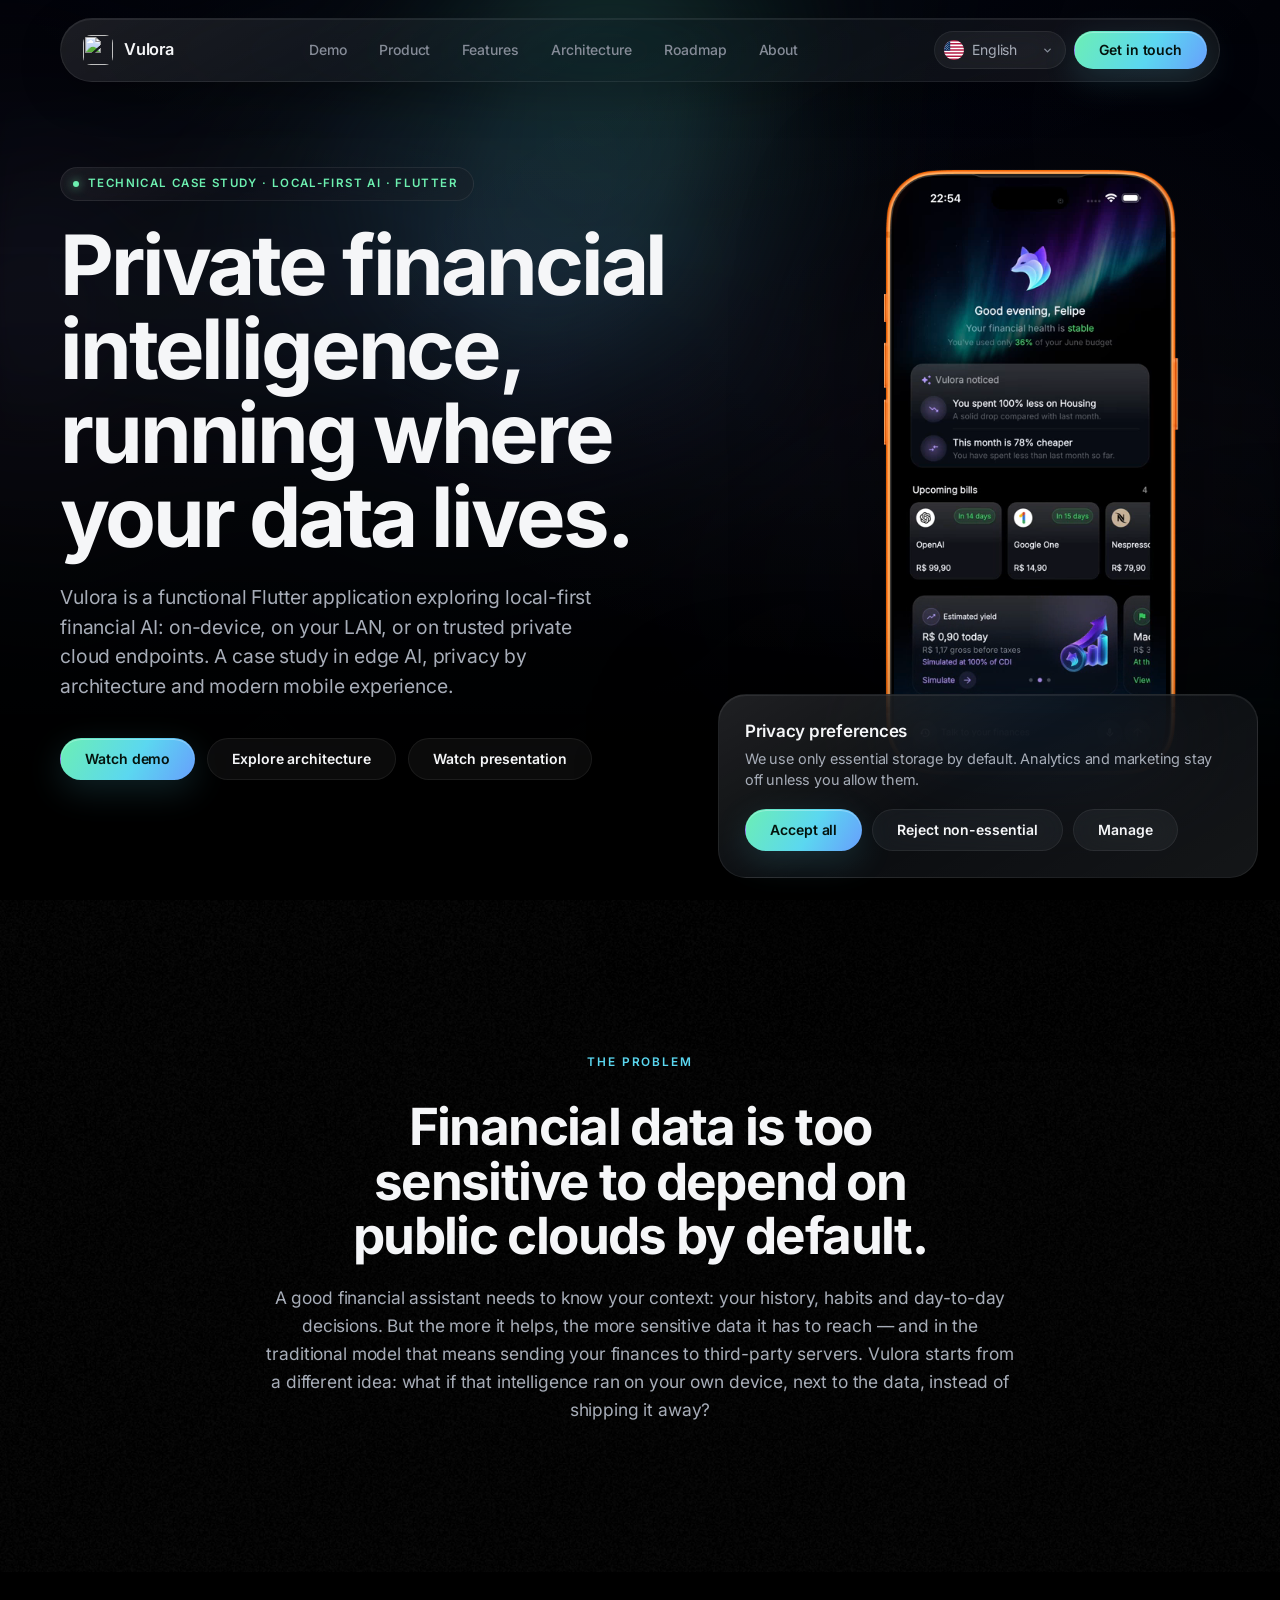
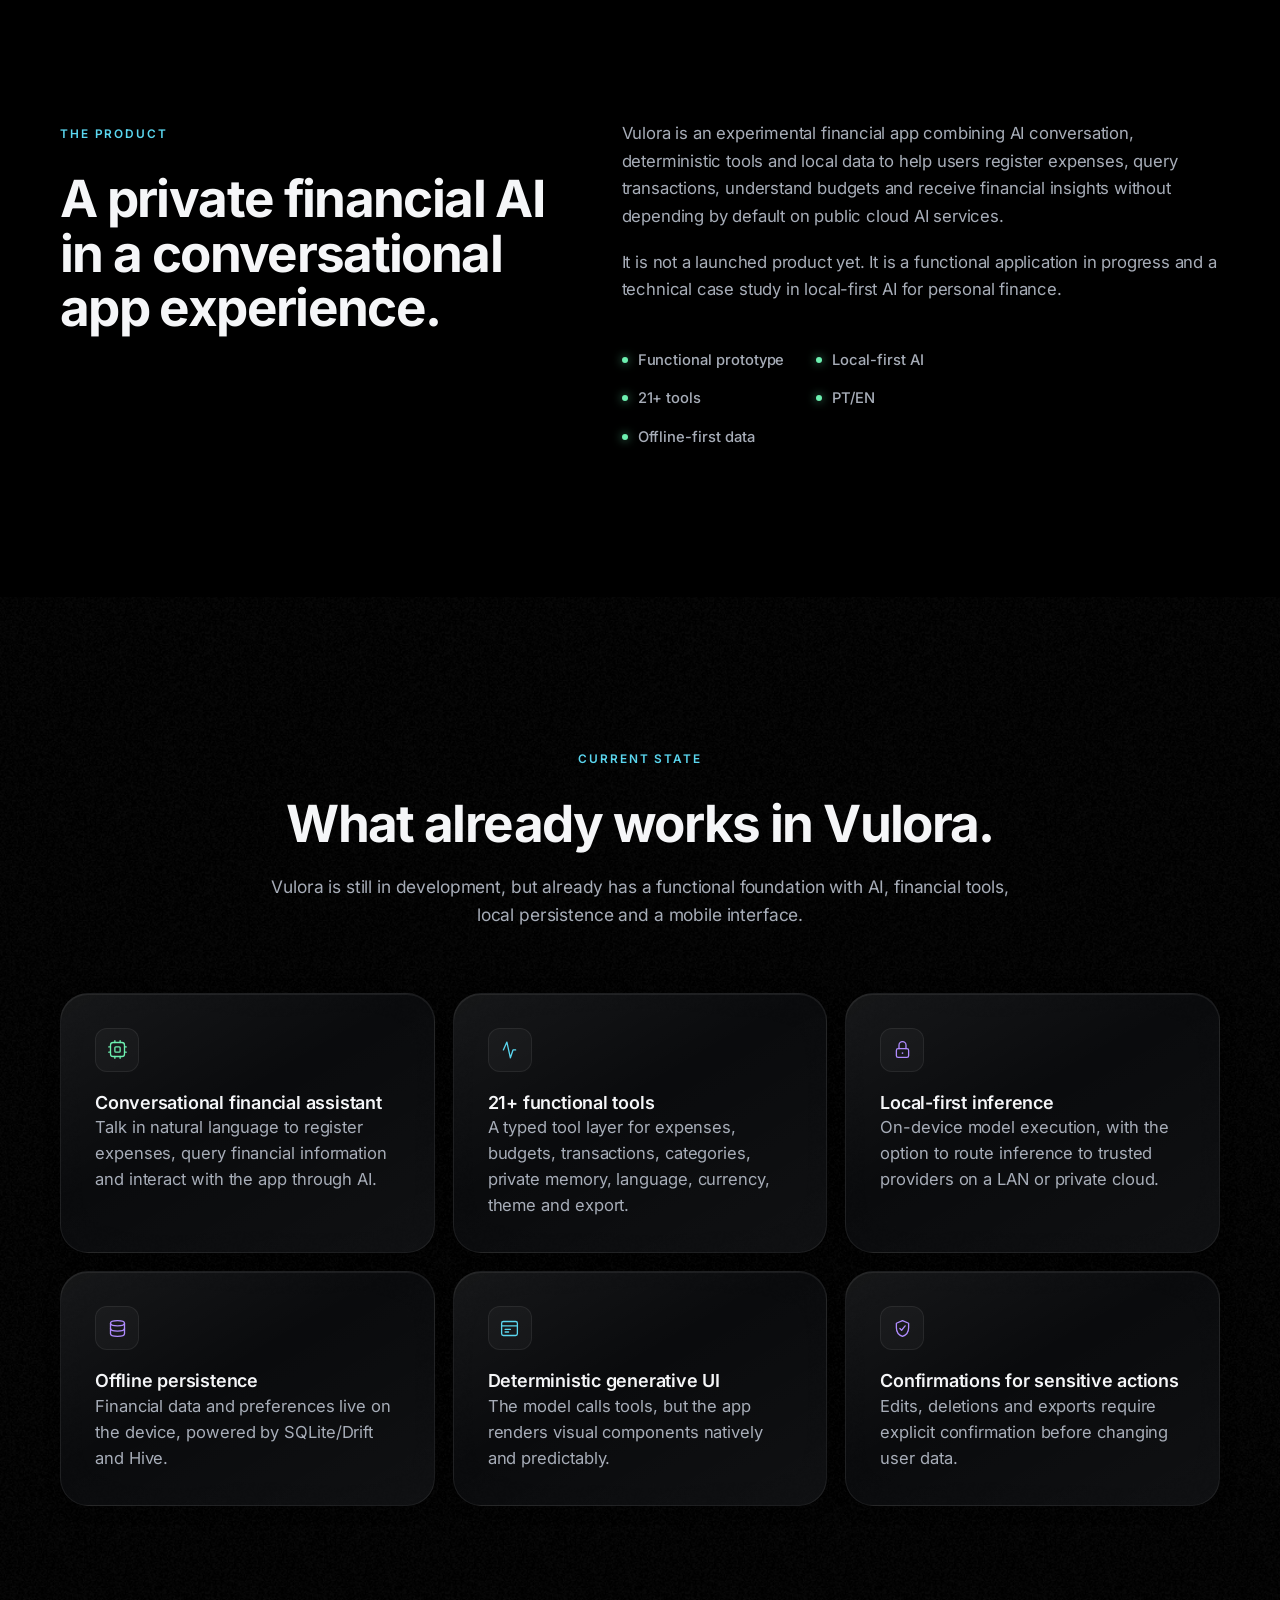
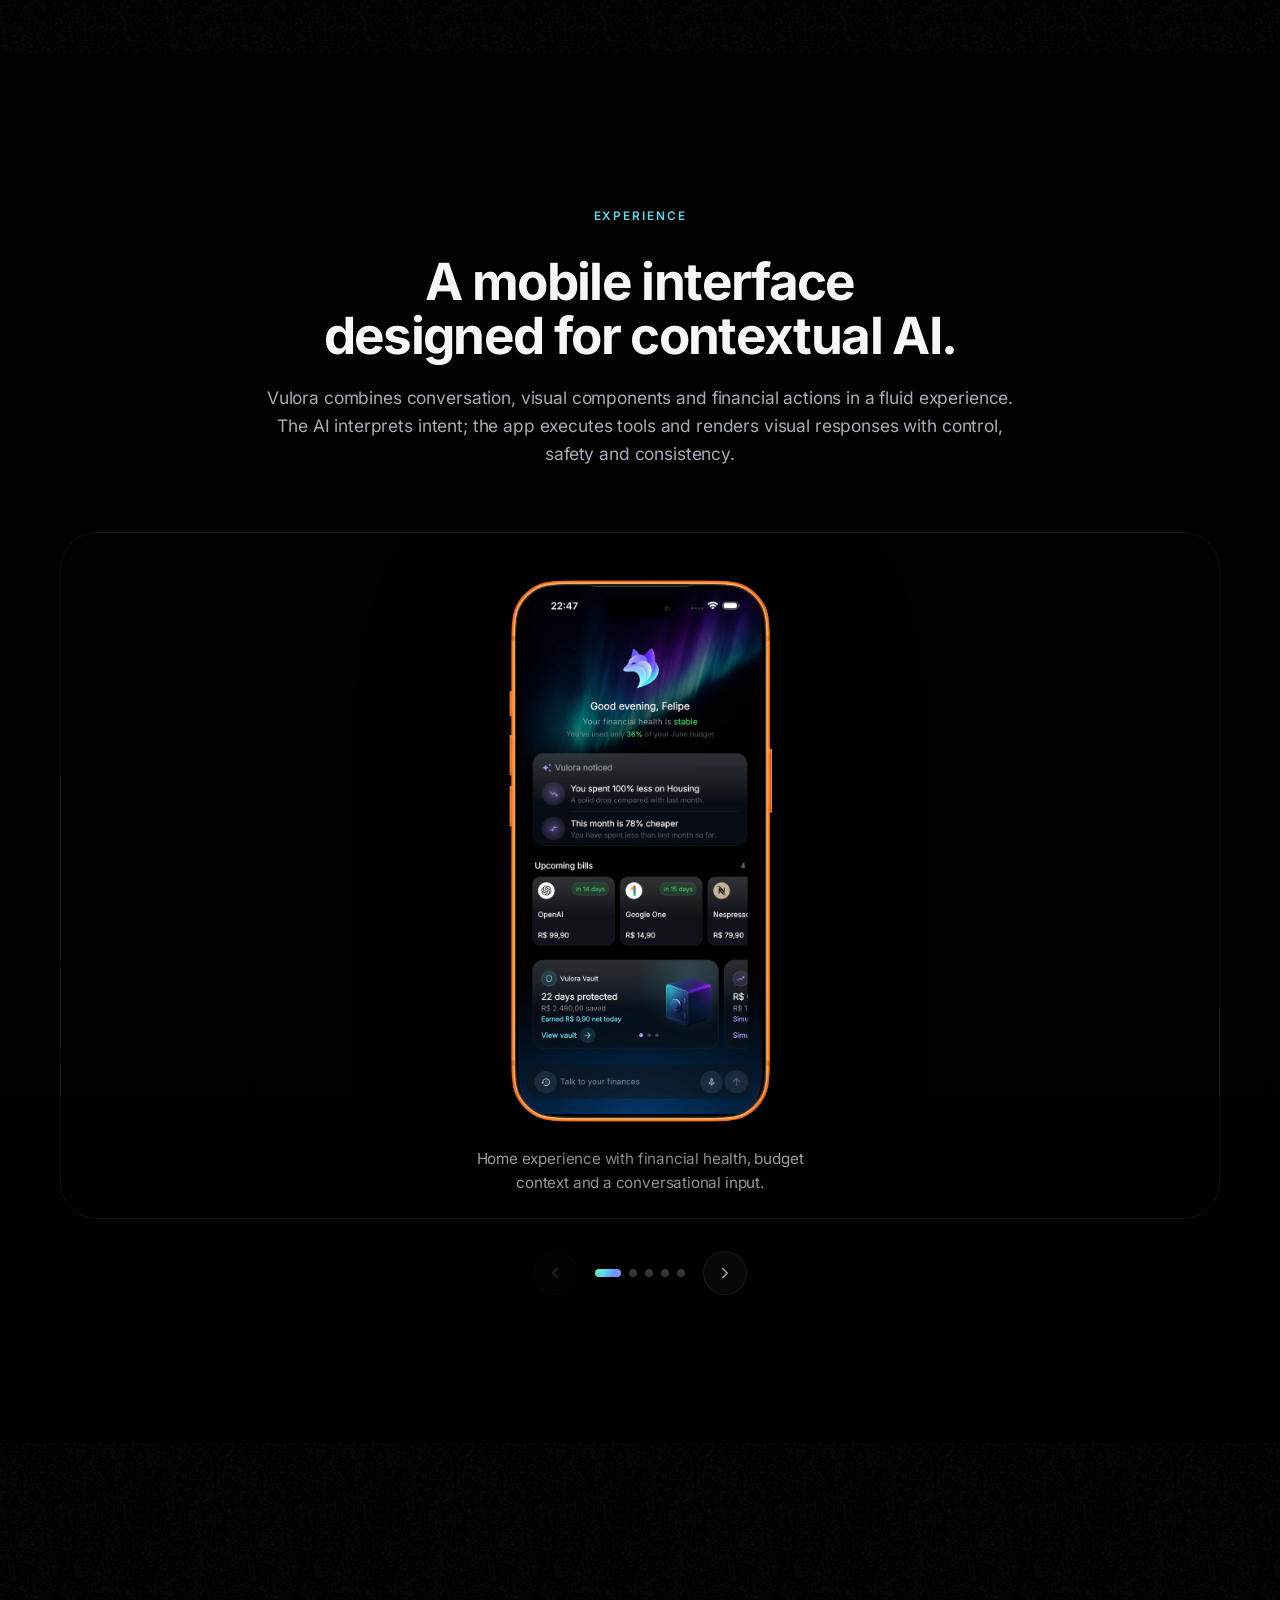
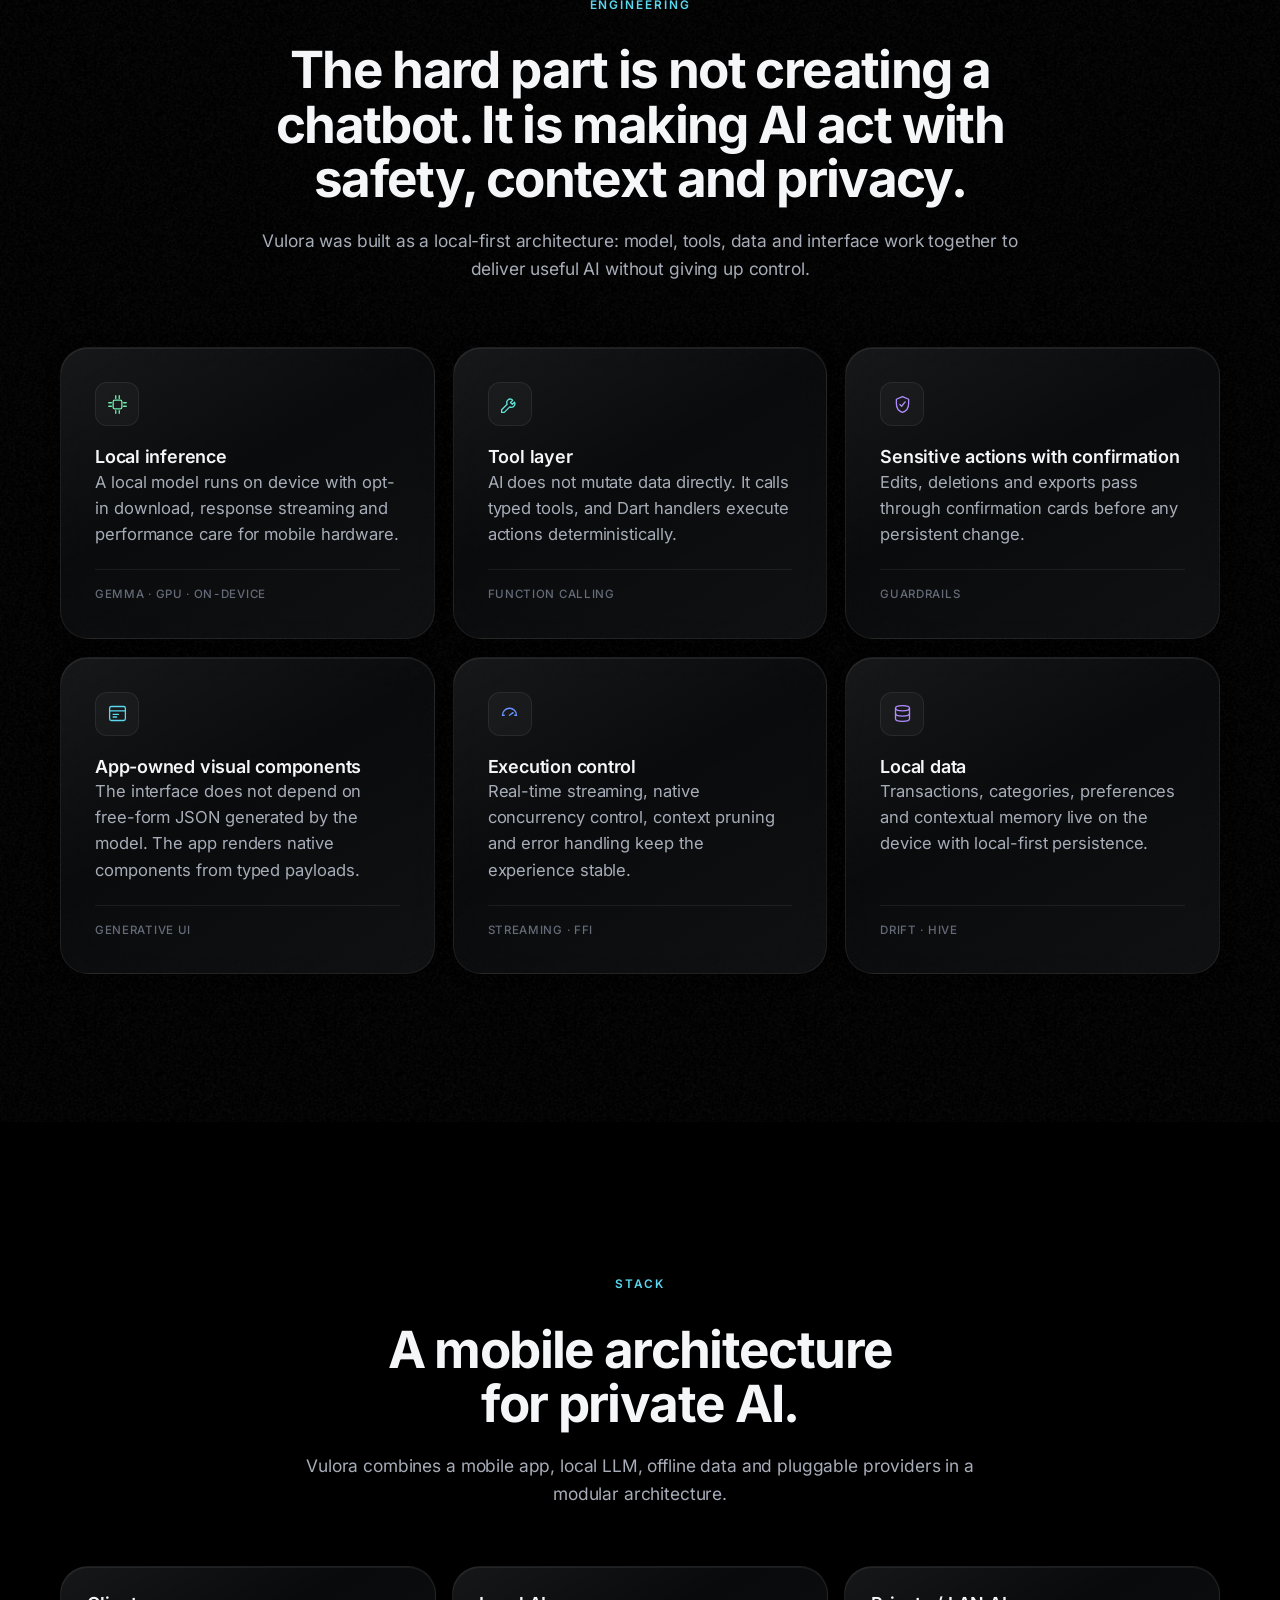
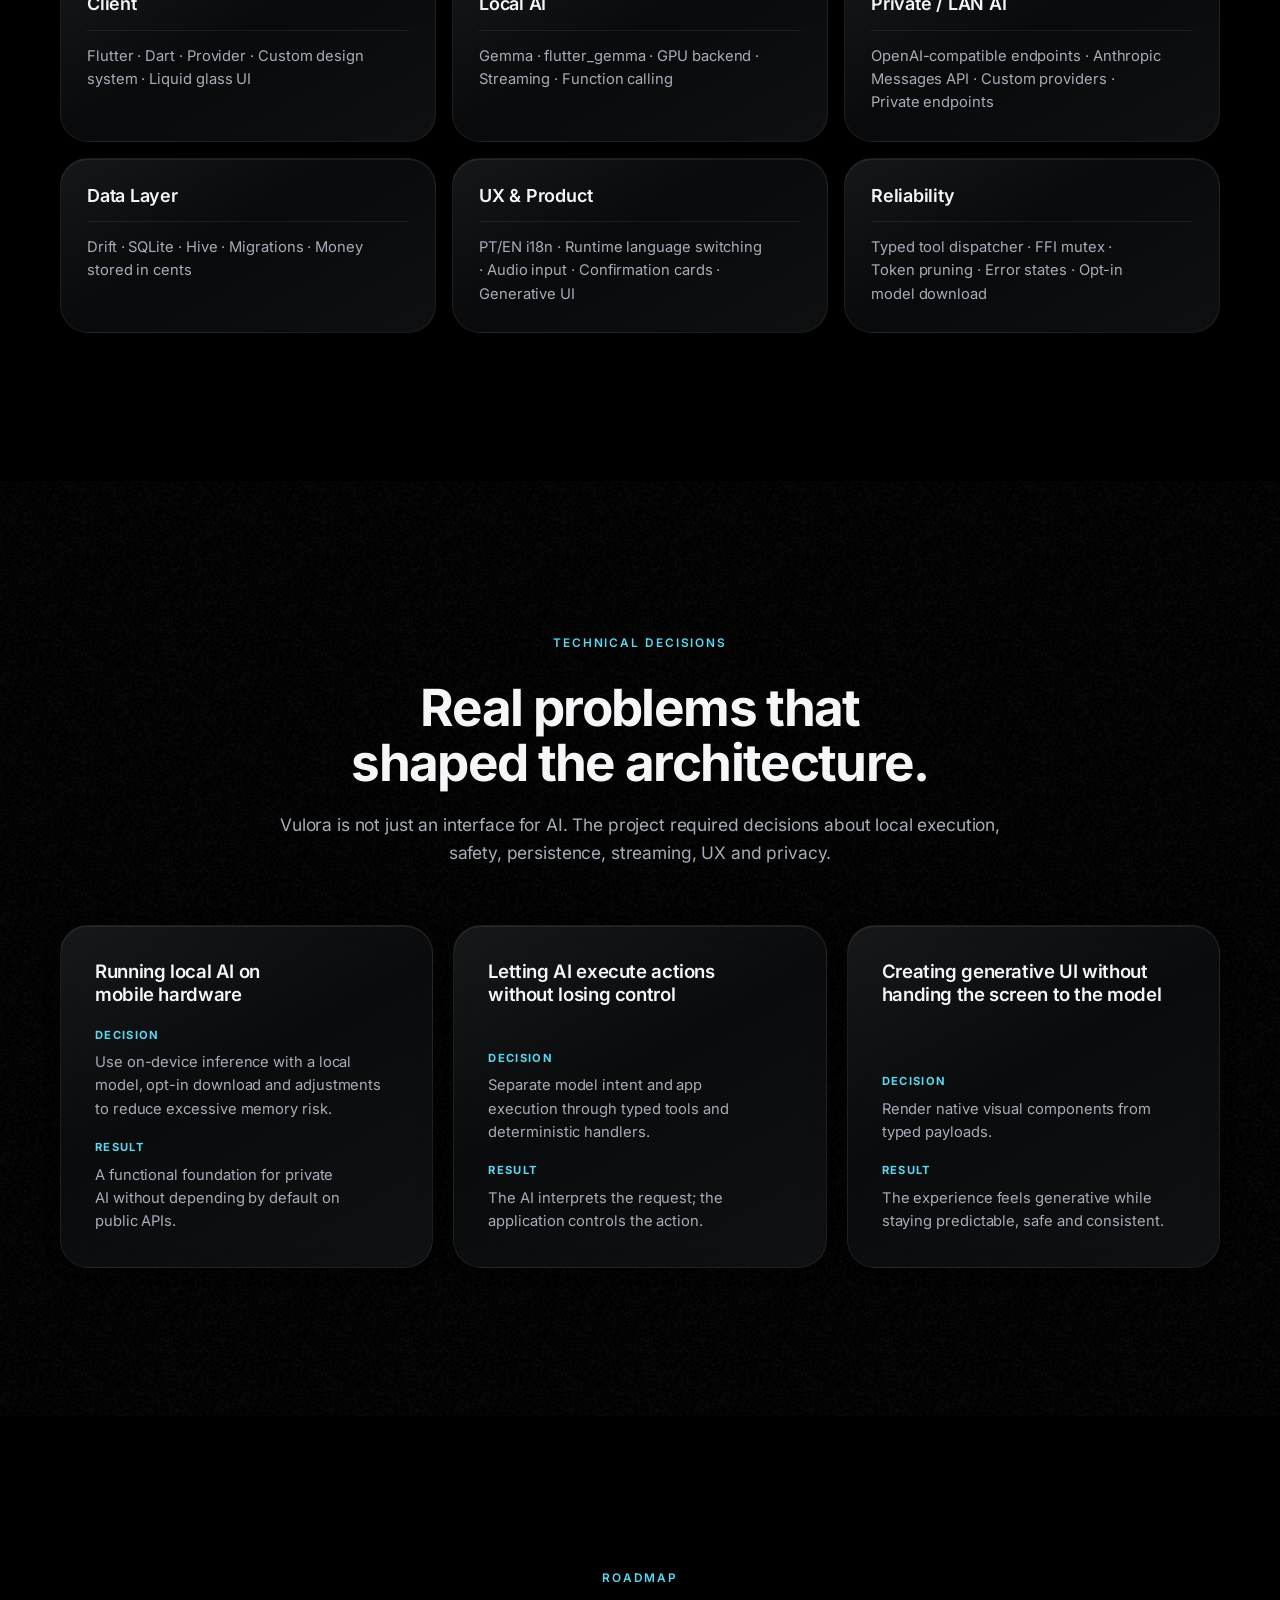
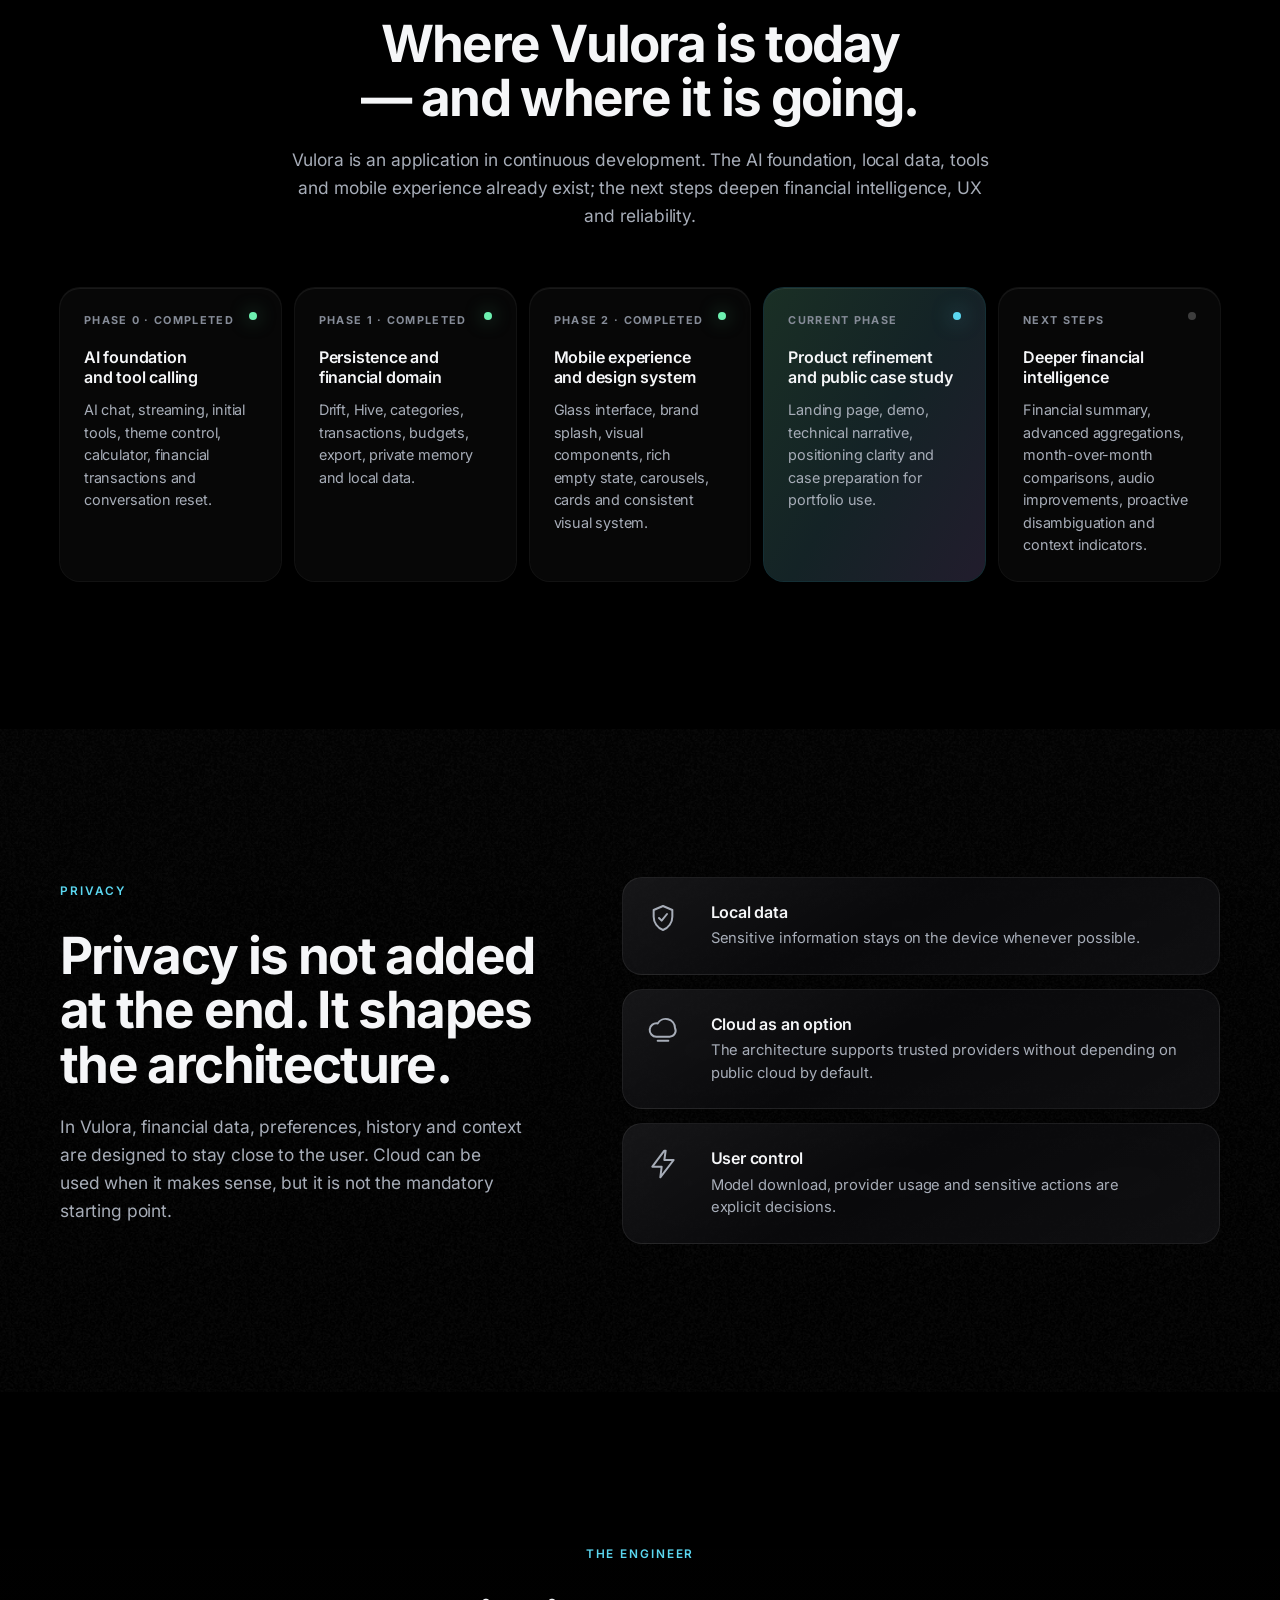
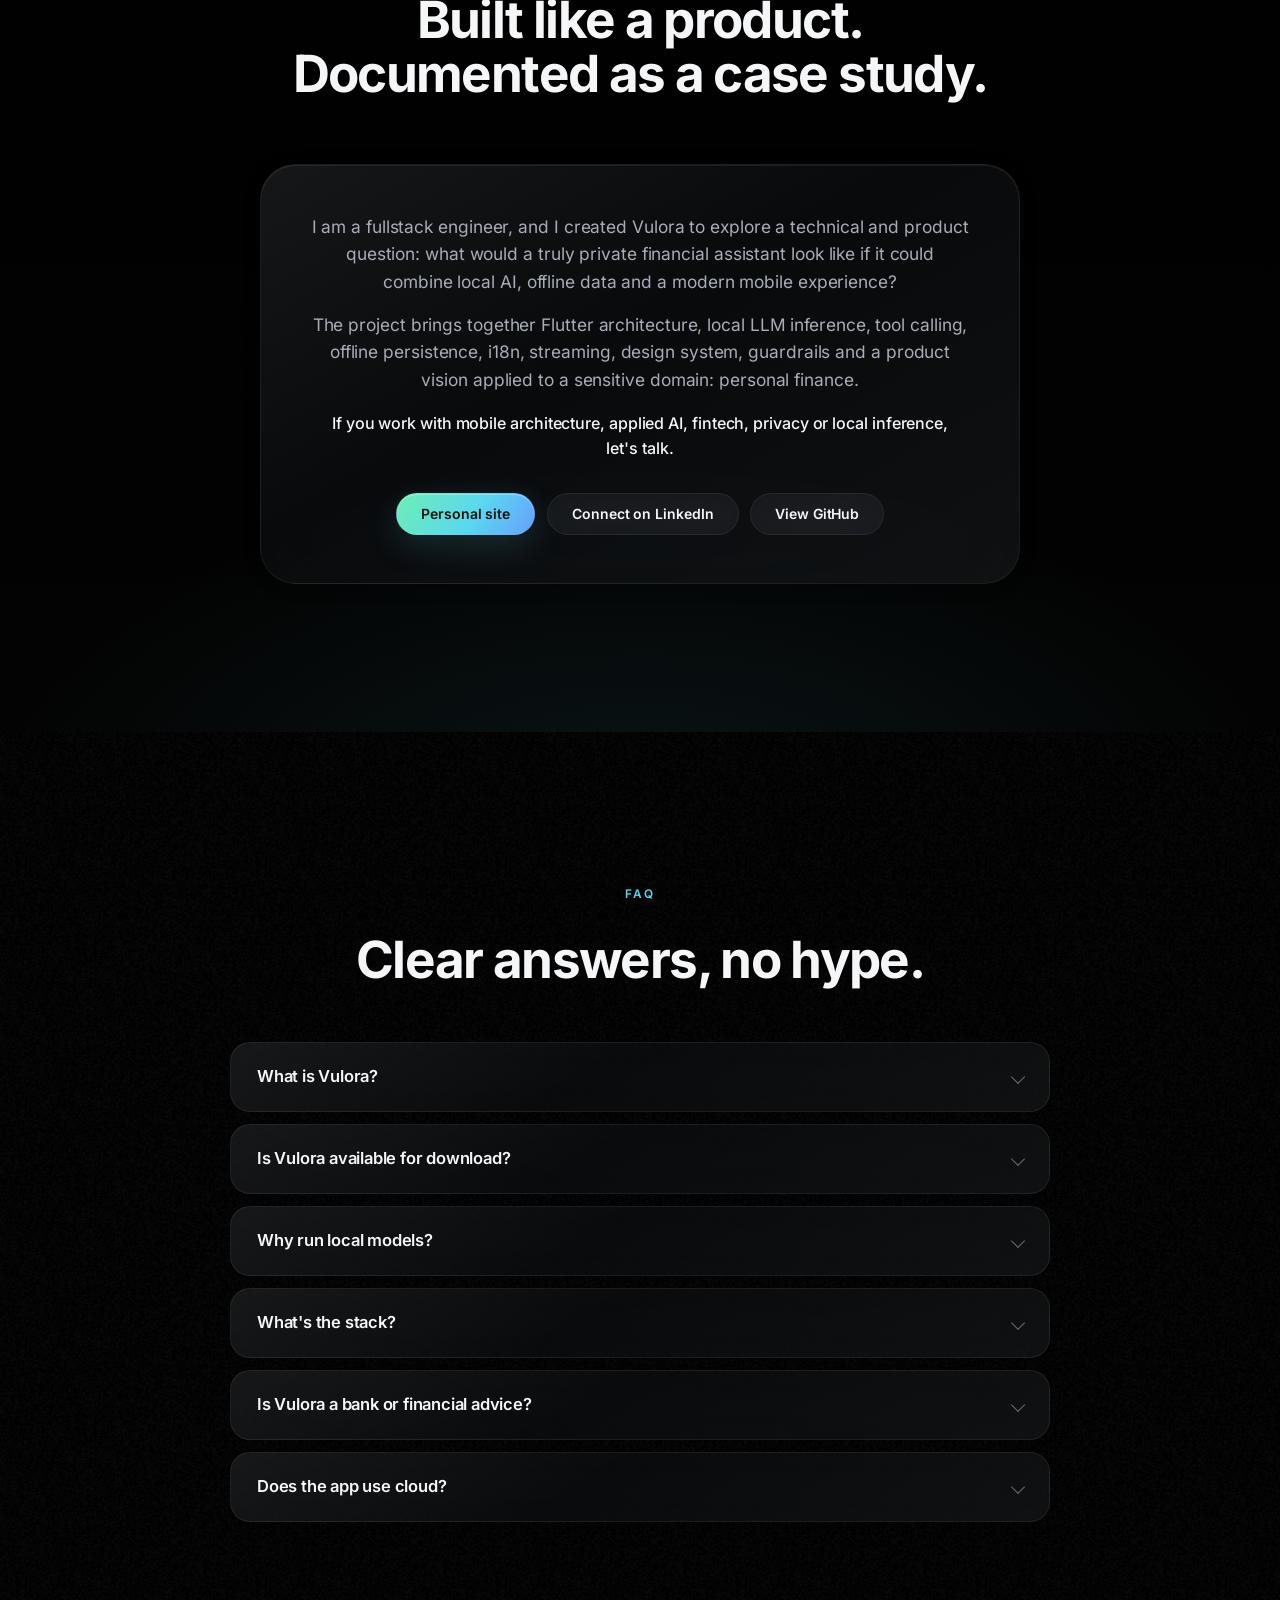
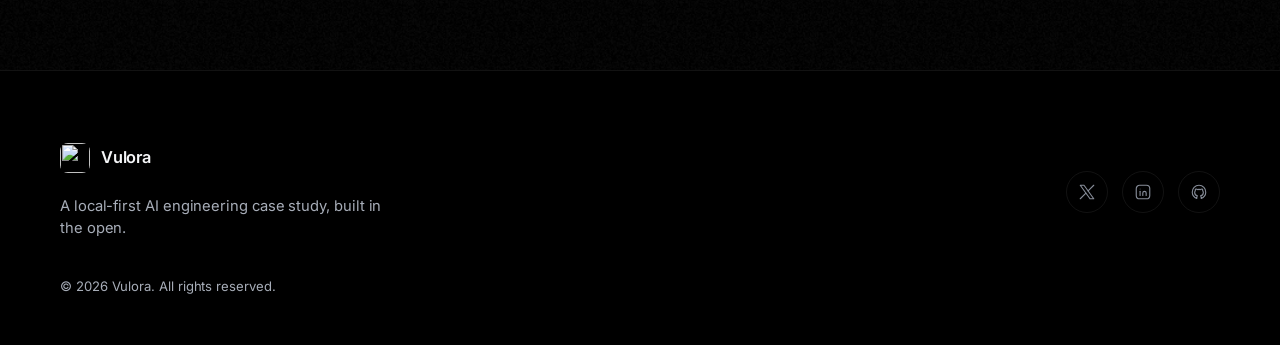
==== commit e9ebaa6b: "feat: melhorias novas sections" ====
--- a/index.html
+++ b/index.html
@@ -6,29 +6,29 @@
     <script>document.documentElement.classList.add('pre-i18n')</script>
     <meta name="viewport" content="width=device-width, initial-scale=1, viewport-fit=cover">
     <meta name="theme-color" content="#000000">
-    <title data-i18n-meta="meta.title">Vulora — On-device AI, an engineering case study</title>
-    <meta name="description" content="Vulora is a private financial-intelligence proof of concept with local-first inference — on-device, on your LAN, or on trusted private endpoints — an engineering case study in offline-first, privacy-first AI built on Flutter." data-i18n-meta="meta.description">
+    <title data-i18n-meta="meta.title">Vulora — Private financial AI</title>
+    <meta name="description" content="A functional Flutter app and case study exploring private financial AI, local-first inference, offline data and mobile architecture." data-i18n-meta="meta.description">
     <meta name="author" content="Vulora">
     <meta name="robots" content="index, follow">
     <link rel="canonical" href="https://vulora.com.br/">
 
-    <meta property="og:title" content="Vulora — On-device AI, an engineering case study" data-i18n-meta="meta.ogTitle">
-    <meta property="og:description" content="Vulora is a private financial-intelligence proof of concept with local-first inference — on-device, on your LAN, or on trusted private endpoints — an engineering case study in offline-first, privacy-first AI built on Flutter." data-i18n-meta="meta.ogDescription">
+    <meta property="og:title" content="Vulora — Private financial AI, local-first and built with Flutter" data-i18n-meta="meta.ogTitle">
+    <meta property="og:description" content="A technical case study on building a financial assistant with local AI, offline data, tool calling and privacy by architecture." data-i18n-meta="meta.ogDescription">
     <meta property="og:type" content="website">
     <meta property="og:url" content="https://vulora.com.br/">
-    <meta property="og:image" content="https://vulora.com.br/assets/logo.png">
-    <meta property="og:image:width" content="512">
-    <meta property="og:image:height" content="512">
-    <meta property="og:image:alt" content="Vulora logo">
+    <meta property="og:image" content="https://vulora.com.br/assets/app-vulora.webp">
+    <meta property="og:image:width" content="1200">
+    <meta property="og:image:height" content="2607">
+    <meta property="og:image:alt" content="Vulora mobile app interface">
     <meta property="og:site_name" content="Vulora">
     <meta property="og:locale" content="en_US">
     <meta property="og:locale:alternate" content="pt_BR">
 
     <meta name="twitter:card" content="summary_large_image">
-    <meta name="twitter:title" content="Vulora — On-device AI, an engineering case study" data-i18n-meta="meta.twitterTitle">
-    <meta name="twitter:description" content="Vulora is a private financial-intelligence proof of concept with local-first inference — on-device, on your LAN, or on trusted private endpoints — an engineering case study in offline-first, privacy-first AI built on Flutter." data-i18n-meta="meta.twitterDescription">
-    <meta name="twitter:image" content="https://vulora.com.br/assets/logo.png">
-    <meta name="twitter:image:alt" content="Vulora logo">
+    <meta name="twitter:title" content="Vulora — Private financial AI" data-i18n-meta="meta.twitterTitle">
+    <meta name="twitter:description" content="A functional Flutter app and case study exploring private financial AI, local-first inference, offline data and mobile architecture." data-i18n-meta="meta.twitterDescription">
+    <meta name="twitter:image" content="https://vulora.com.br/assets/app-vulora.webp">
+    <meta name="twitter:image:alt" content="Vulora mobile app interface">
 
     <link rel="icon" href="assets/favicon.png" sizes="any">
     <link rel="icon" type="image/png" href="assets/favicon/favicon-32x32.png" sizes="32x32">
@@ -47,7 +47,7 @@
       "name": "Vulora",
       "applicationCategory": "FinanceApplication",
       "operatingSystem": "iOS, Android",
-      "description": "A private financial-intelligence proof of concept with local-first inference — on-device, on your LAN, or on trusted private endpoints — an engineering case study in offline-first, privacy-first AI built on Flutter."
+      "description": "A functional Flutter application and technical case study exploring private financial AI, local-first inference, offline data and modern mobile architecture."
     }
     </script>
   </head>
@@ -58,11 +58,12 @@
         <span>Vulora</span>
       </a>
       <nav class="nav-links" aria-label="Main">
-        <a href="#thesis" data-i18n="nav.thesis">Thesis</a>
-        <a href="#showcase" data-i18n="nav.showcase">App</a>
-        <a href="#engineering" data-i18n="nav.engineering">Engineering</a>
-        <a href="#privacy" data-i18n="nav.privacy">Privacy</a>
-        <a href="#faq" data-i18n="nav.faq">FAQ</a>
+        <a href="#showcase" data-i18n="nav.demo">Demo</a>
+        <a href="#product" data-i18n="nav.product">Product</a>
+        <a href="#current" data-i18n="nav.features">Features</a>
+        <a href="#architecture" data-i18n="nav.architecture">Architecture</a>
+        <a href="#roadmap" data-i18n="nav.roadmap">Roadmap</a>
+        <a href="#contact" data-i18n="nav.about">About</a>
       </nav>
       <div class="header-actions">
         <div class="lang-switch" data-language-switch>
@@ -98,16 +99,12 @@
           <div class="container hero-grid">
             <div class="hero-copy reveal" data-parallax="0.04">
               <p class="badge" data-i18n="hero.badge">Engineering case study · Local-first AI · Flutter</p>
-              <h1 data-i18n="hero.title">Financial intelligence you control.</h1>
-              <p class="hero-subtitle" data-i18n="hero.subtitle">A proof of concept with on-device inference by default — or routed to trusted providers on your LAN or private cloud. Offline-first, contextual AI that never hands your data to third-party clouds.</p>
+              <h1 data-i18n="hero.title">Private financial intelligence, running where your data lives.</h1>
+              <p class="hero-subtitle" data-i18n="hero.subtitle">Vulora is a functional Flutter application exploring local-first financial AI: on-device, on your LAN, or on trusted private cloud endpoints. A case study in edge AI, privacy by architecture and modern mobile experience.</p>
               <div class="cta-row">
-                <a class="button button-primary" href="#engineering" data-magnetic data-i18n="hero.primaryCta">Explore the build</a>
-                <div class="cta-pair">
-                  <button class="button button-secondary" type="button" data-demo-button data-magnetic data-i18n="hero.secondaryCta">Watch demo</button>
-                  <button class="button button-secondary button-icon" type="button" data-video-modal-trigger data-magnetic data-i18n-attr="aria-label:hero.videoLabel" hidden aria-label="Watch presentation video">
-                    <svg viewBox="0 0 24 24" aria-hidden="true"><path d="M8 5v14l11-7z"/></svg>
-                  </button>
-                </div>
+                <a class="button button-primary" href="#showcase" data-magnetic data-i18n="hero.primaryCta">Watch demo</a>
+                <a class="button button-secondary" href="#architecture" data-magnetic data-i18n="hero.secondaryCta">Explore architecture</a>
+                <button class="button button-secondary" type="button" data-video-modal-trigger data-magnetic hidden data-i18n="hero.tertiaryCta">Watch presentation</button>
               </div>
             </div>
             <div class="phone-stage reveal" data-parallax="-0.05">
@@ -142,42 +139,91 @@
           </div>
         </section>
 
-        <section class="section" id="thesis">
-          <div class="container narrow center reveal">
-            <p class="eyebrow" data-i18n="thesis.eyebrow">The premise</p>
-            <h2 data-i18n="thesis.title">Sending sensitive financial data to third-party clouds shouldn't be the industry default.</h2>
-            <p class="section-copy" data-i18n="thesis.subtitle">Vulora is the technical answer to that premise: a local-first intelligence layer — on-device, on your LAN, or on a private endpoint you trust — that keeps context and data with you and treats third-party clouds as optional, not mandatory.</p>
+        <section class="section" id="problem">
+          <div class="container narrow center reveal">
+            <p class="eyebrow" data-i18n="problem.eyebrow">The problem</p>
+            <h2 data-i18n="problem.title">Financial data is too sensitive to depend on public clouds by default.</h2>
+            <p class="section-copy" data-i18n="problem.text">Financial assistants need context, history, habits and personal decisions. But the more useful AI becomes, the more sensitive the data it needs to process. Vulora starts from a simple question: what if financial intelligence could run close to the data, instead of sending everything away?</p>
+          </div>
+        </section>
+
+        <section class="section product-section" id="product">
+          <div class="container split">
+            <div class="reveal">
+              <p class="eyebrow" data-i18n="product.eyebrow">The product</p>
+              <h2 data-i18n="product.title">A private financial AI in a conversational app experience.</h2>
+            </div>
+            <div class="product-copy reveal">
+              <p data-i18n="product.text">Vulora is an experimental financial app combining AI conversation, deterministic tools and local data to help users register expenses, query transactions, understand budgets and receive financial insights without depending by default on public cloud AI services.</p>
+              <p data-i18n="product.note">It is not a launched product yet. It is a functional application in progress and a technical case study in local-first AI for personal finance.</p>
+              <div class="status-strip" aria-label="Vulora status">
+                <span data-i18n="product.status.prototype">Functional prototype</span>
+                <span data-i18n="product.status.ai">Local-first AI</span>
+                <span data-i18n="product.status.tools">21+ tools</span>
+                <span data-i18n="product.status.i18n">PT/EN</span>
+                <span data-i18n="product.status.offline">Offline-first data</span>
+              </div>
+            </div>
+          </div>
+        </section>
+
+        <section class="section" id="current">
+          <div class="container narrow center reveal">
+            <p class="eyebrow" data-i18n="current.eyebrow">Current state</p>
+            <h2 data-i18n="current.title">What already works in Vulora.</h2>
+            <p class="section-copy" data-i18n="current.subtitle">Vulora is still in development, but already has a functional foundation with AI, financial tools, local persistence and a mobile interface.</p>
           </div>
           <div class="container card-grid three">
             <article class="glass-card reveal">
               <div class="card-icon ask">
                 <svg viewBox="0 0 24 24" aria-hidden="true"><rect x="4" y="4" width="16" height="16" rx="3"/><rect x="9" y="9" width="6" height="6" rx="1"/><path d="M9 2v2M15 2v2M9 20v2M15 20v2M2 9h2M2 15h2M20 9h2M20 15h2"/></svg>
               </div>
-              <h3 data-i18n="thesis.cards.local.title">Local by default</h3>
-              <p data-i18n="thesis.cards.local.text">Inference runs where you choose — on the device, your home network, or a trusted private endpoint — without routing your money through public APIs.</p>
+              <h3 data-i18n="current.cards.assistant.title">Conversational financial assistant</h3>
+              <p data-i18n="current.cards.assistant.text">Talk in natural language to register expenses, query financial information and interact with the app through AI.</p>
             </article>
             <article class="glass-card reveal">
               <div class="card-icon spend">
                 <svg viewBox="0 0 24 24" aria-hidden="true"><path d="M5 12.5l4-9 4 18 3-9h3"/></svg>
               </div>
-              <h3 data-i18n="thesis.cards.offline.title">Offline-first architecture</h3>
-              <p data-i18n="thesis.cards.offline.text">Context and history live with you. The app stays useful with or without a network.</p>
+              <h3 data-i18n="current.cards.tools.title">21+ functional tools</h3>
+              <p data-i18n="current.cards.tools.text">A typed tool layer for expenses, budgets, transactions, categories, private memory, language, currency, theme and export.</p>
             </article>
             <article class="glass-card reveal">
               <div class="card-icon lock">
                 <svg viewBox="0 0 24 24" aria-hidden="true"><rect x="5" y="11" width="14" height="10" rx="2"/><path d="M8 11V7a4 4 0 018 0v4"/><circle cx="12" cy="16" r="1" fill="currentColor" stroke="none"/></svg>
               </div>
-              <h3 data-i18n="thesis.cards.sovereign.title">Data sovereignty</h3>
-              <p data-i18n="thesis.cards.sovereign.text">Privacy as an architectural decision, not a checkbox — sensitive data never has to leave the device.</p>
+              <h3 data-i18n="current.cards.inference.title">Local-first inference</h3>
+              <p data-i18n="current.cards.inference.text">On-device model execution, with the option to route inference to trusted providers on a LAN or private cloud.</p>
+            </article>
+            <article class="glass-card reveal">
+              <div class="card-icon db">
+                <svg viewBox="0 0 24 24" aria-hidden="true"><ellipse cx="12" cy="6" rx="8" ry="3"/><path d="M4 6v6c0 1.7 3.6 3 8 3s8-1.3 8-3V6"/><path d="M4 12v6c0 1.7 3.6 3 8 3s8-1.3 8-3v-6"/></svg>
+              </div>
+              <h3 data-i18n="current.cards.persistence.title">Offline persistence</h3>
+              <p data-i18n="current.cards.persistence.text">Financial data and preferences live on the device, powered by SQLite/Drift and Hive.</p>
+            </article>
+            <article class="glass-card reveal">
+              <div class="card-icon ui">
+                <svg viewBox="0 0 24 24" aria-hidden="true"><rect x="3" y="4" width="18" height="16" rx="2"/><path d="M3 9h18M7 13h6M7 16h4"/></svg>
+              </div>
+              <h3 data-i18n="current.cards.ui.title">Deterministic generative UI</h3>
+              <p data-i18n="current.cards.ui.text">The model calls tools, but the app renders visual components natively and predictably.</p>
+            </article>
+            <article class="glass-card reveal">
+              <div class="card-icon shield">
+                <svg viewBox="0 0 24 24" aria-hidden="true"><path d="M12 3l7 3v5c0 4.4-2.8 8.4-7 10-4.2-1.6-7-5.6-7-10V6l7-3z"/><path d="M9 12l2 2 4-5"/></svg>
+              </div>
+              <h3 data-i18n="current.cards.confirmation.title">Confirmations for sensitive actions</h3>
+              <p data-i18n="current.cards.confirmation.text">Edits, deletions and exports require explicit confirmation before changing user data.</p>
             </article>
           </div>
         </section>
 
         <section class="section showcase-section" id="showcase">
           <div class="container narrow center reveal">
-            <p class="eyebrow" data-i18n="showcase.eyebrow">Inside the POC</p>
-            <h2 data-i18n="showcase.title">A generative UI, rendered on-device.</h2>
-            <p class="section-copy" data-i18n="showcase.subtitle">A dark, liquid-glass interface where the local model composes ephemeral components in real time — conversational, contextual and running without the cloud.</p>
+            <p class="eyebrow" data-i18n="showcase.eyebrow">Experience</p>
+            <h2 data-i18n="showcase.title">A mobile interface designed for contextual AI.</h2>
+            <p class="section-copy" data-i18n="showcase.subtitle">Vulora combines conversation, visual components and financial actions in a fluid experience. The AI interprets intent; the app executes tools and renders visual responses with control, safety and consistency.</p>
           </div>
           <div class="container showcase-wrap reveal" data-showcase-carousel>
             <div class="showcase-viewport" data-showcase-viewport tabindex="0" role="region" aria-roledescription="carousel" aria-label="App screenshots">
@@ -195,11 +241,11 @@
           </div>
         </section>
 
-        <section class="section" id="engineering">
+        <section class="section" id="architecture">
           <div class="container narrow center reveal">
             <p class="eyebrow" data-i18n="engineering.eyebrow">Under the hood</p>
-            <h2 data-i18n="engineering.title">The engineering behind the proof of concept.</h2>
-            <p class="section-copy" data-i18n="engineering.subtitle">The hard part isn't the idea — it's making a local LLM fast, safe and reliable on mobile hardware. These are the problems this project solves.</p>
+            <h2 data-i18n="engineering.title">The hard part is not creating a chatbot. It is making AI act with safety, context and privacy.</h2>
+            <p class="section-copy" data-i18n="engineering.subtitle">Vulora was built as a local-first architecture: model, tools, data and interface work together to deliver useful AI without giving up control.</p>
           </div>
           <div class="container card-grid three">
             <article class="glass-card tech-card reveal">
@@ -253,12 +299,74 @@
           </div>
         </section>
 
+        <section class="section stack-section" id="stack">
+          <div class="container narrow center reveal">
+            <p class="eyebrow" data-i18n="stack.eyebrow">Stack</p>
+            <h2 data-i18n="stack.title">A mobile architecture for private AI.</h2>
+            <p class="section-copy" data-i18n="stack.subtitle">Vulora combines a mobile app, local LLM, offline data and pluggable providers in a modular architecture.</p>
+          </div>
+          <div class="container stack-grid">
+            <article class="stack-card glass-card reveal"><h3 data-i18n="stack.blocks.client.title">Client</h3><p data-i18n="stack.blocks.client.text">Flutter · Dart · Provider · Custom design system · Liquid glass UI</p></article>
+            <article class="stack-card glass-card reveal"><h3 data-i18n="stack.blocks.local.title">Local AI</h3><p data-i18n="stack.blocks.local.text">Gemma · flutter_gemma · GPU backend · Streaming · Function calling</p></article>
+            <article class="stack-card glass-card reveal"><h3 data-i18n="stack.blocks.private.title">Private / LAN AI</h3><p data-i18n="stack.blocks.private.text">OpenAI-compatible endpoints · Anthropic Messages API · Custom providers · Private endpoints</p></article>
+            <article class="stack-card glass-card reveal"><h3 data-i18n="stack.blocks.data.title">Data Layer</h3><p data-i18n="stack.blocks.data.text">Drift · SQLite · Hive · Migrations · Money stored in cents</p></article>
+            <article class="stack-card glass-card reveal"><h3 data-i18n="stack.blocks.ux.title">UX & Product</h3><p data-i18n="stack.blocks.ux.text">PT/EN i18n · Runtime language switching · Audio input · Confirmation cards · Generative UI</p></article>
+            <article class="stack-card glass-card reveal"><h3 data-i18n="stack.blocks.reliability.title">Reliability</h3><p data-i18n="stack.blocks.reliability.text">Typed tool dispatcher · FFI mutex · Token pruning · Error states · Opt-in model download</p></article>
+          </div>
+        </section>
+
+        <section class="section decisions-section" id="decisions">
+          <div class="container narrow center reveal">
+            <p class="eyebrow" data-i18n="decisions.eyebrow">Technical decisions</p>
+            <h2 data-i18n="decisions.title">Real problems that shaped the architecture.</h2>
+            <p class="section-copy" data-i18n="decisions.subtitle">Vulora is not just an interface for AI. The project required decisions about local execution, safety, persistence, streaming, UX and privacy.</p>
+          </div>
+          <div class="container decision-grid">
+            <article class="decision-card glass-card reveal">
+              <h3 data-i18n="decisions.items.local.problem">Running local AI on mobile hardware</h3>
+              <div class="decision-card__grid">
+                <p><strong data-i18n="decisions.labels.decision">Decision</strong><span data-i18n="decisions.items.local.decision">Use on-device inference with a local model, opt-in download and adjustments to reduce excessive memory risk.</span></p>
+                <p><strong data-i18n="decisions.labels.result">Result</strong><span data-i18n="decisions.items.local.result">A functional foundation for private AI without depending by default on public APIs.</span></p>
+              </div>
+            </article>
+            <article class="decision-card glass-card reveal">
+              <h3 data-i18n="decisions.items.control.problem">Letting AI execute actions without losing control</h3>
+              <div class="decision-card__grid">
+                <p><strong data-i18n="decisions.labels.decision">Decision</strong><span data-i18n="decisions.items.control.decision">Separate model intent and app execution through typed tools and deterministic handlers.</span></p>
+                <p><strong data-i18n="decisions.labels.result">Result</strong><span data-i18n="decisions.items.control.result">The AI interprets the request; the application controls the action.</span></p>
+              </div>
+            </article>
+            <article class="decision-card glass-card reveal">
+              <h3 data-i18n="decisions.items.ui.problem">Creating generative UI without handing the screen to the model</h3>
+              <div class="decision-card__grid">
+                <p><strong data-i18n="decisions.labels.decision">Decision</strong><span data-i18n="decisions.items.ui.decision">Render native visual components from typed payloads.</span></p>
+                <p><strong data-i18n="decisions.labels.result">Result</strong><span data-i18n="decisions.items.ui.result">The experience feels generative while staying predictable, safe and consistent.</span></p>
+              </div>
+            </article>
+          </div>
+        </section>
+
+        <section class="section roadmap-section" id="roadmap">
+          <div class="container narrow center reveal">
+            <p class="eyebrow" data-i18n="roadmap.eyebrow">Roadmap</p>
+            <h2 data-i18n="roadmap.title">Where Vulora is today — and where it is going.</h2>
+            <p class="section-copy" data-i18n="roadmap.subtitle">Vulora is an application in continuous development. The AI foundation, local data, tools and mobile experience already exist; the next steps deepen financial intelligence, UX and reliability.</p>
+          </div>
+          <div class="container roadmap-grid">
+            <article class="roadmap-card is-done reveal"><span data-i18n="roadmap.phase0.label">Phase 0 · Completed</span><h3 data-i18n="roadmap.phase0.title">AI foundation and tool calling</h3><p data-i18n="roadmap.phase0.text">AI chat, streaming, initial tools, theme control, calculator, financial transactions and conversation reset.</p></article>
+            <article class="roadmap-card is-done reveal"><span data-i18n="roadmap.phase1.label">Phase 1 · Completed</span><h3 data-i18n="roadmap.phase1.title">Persistence and financial domain</h3><p data-i18n="roadmap.phase1.text">Drift, Hive, categories, transactions, budgets, export, private memory and local data.</p></article>
+            <article class="roadmap-card is-done reveal"><span data-i18n="roadmap.phase2.label">Phase 2 · Completed</span><h3 data-i18n="roadmap.phase2.title">Mobile experience and design system</h3><p data-i18n="roadmap.phase2.text">Glass interface, brand splash, visual components, rich empty state, carousels, cards and consistent visual system.</p></article>
+            <article class="roadmap-card is-current reveal"><span data-i18n="roadmap.current.label">Current phase</span><h3 data-i18n="roadmap.current.title">Product refinement and public case study</h3><p data-i18n="roadmap.current.text">Landing page, demo, technical narrative, positioning clarity and case preparation for portfolio use.</p></article>
+            <article class="roadmap-card reveal"><span data-i18n="roadmap.next.label">Next steps</span><h3 data-i18n="roadmap.next.title">Deeper financial intelligence</h3><p data-i18n="roadmap.next.text">Financial summary, advanced aggregations, month-over-month comparisons, audio improvements, proactive disambiguation and context indicators.</p></article>
+          </div>
+        </section>
+
         <section class="section privacy-band" id="privacy">
           <div class="container split">
             <div class="reveal">
-              <p class="eyebrow" data-i18n="privacy.eyebrow">Private by design</p>
-              <h2 data-i18n="privacy.title">Privacy is an architecture decision, not a feature.</h2>
-              <p class="section-copy" data-i18n="privacy.text">Vulora is built to minimize cloud dependency, keep context on the device and make personal finance feel fast, quiet and trustworthy — privacy designed into the system, not bolted on.</p>
+              <p class="eyebrow" data-i18n="privacy.eyebrow">Privacy</p>
+              <h2 data-i18n="privacy.title">Privacy is not added at the end. It shapes the architecture.</h2>
+              <p class="section-copy" data-i18n="privacy.text">In Vulora, financial data, preferences, history and context are designed to stay close to the user. Cloud can be used when it makes sense, but it is not the mandatory starting point.</p>
             </div>
             <div class="privacy-list">
               <article class="mini-card reveal">
@@ -286,18 +394,20 @@
           </div>
         </section>
 
-        <section class="section" id="contact">
+        <section class="section contact-section" id="contact">
           <div class="container narrow center reveal">
             <p class="eyebrow" data-i18n="contact.eyebrow">The engineer</p>
-            <h2 data-i18n="contact.title">A proof of concept, built in the open mind.</h2>
+            <h2 data-i18n="contact.title">Built like a product. Documented as a case study.</h2>
           </div>
           <div class="container">
             <article class="contact-card glass-card reveal">
-              <p class="contact-lead" data-i18n="contact.text">Vulora started as a personal itch — a real problem I wanted to solve well — and became a deep dive into edge AI: a custom harness with guardrails and tooling, a private benchmark to choose a base model for fine-tuning, and a local-first architecture with pluggable inference — on-device, LAN, or private cloud. No launch, no pitch. Just the engineering, in public view.</p>
-              <p class="contact-note" data-i18n="contact.note">If you work on mobile architecture, applied AI or edge inference, let's have a chat.</p>
+              <p class="contact-lead" data-i18n="contact.text">I am a frontend engineer, and I created Vulora to explore a technical and product question: what would a truly private financial assistant look like if it could combine local AI, offline data and a modern mobile experience?</p>
+              <p class="contact-lead contact-lead--secondary" data-i18n="contact.text2">The project brings together Flutter architecture, local LLM inference, tool calling, offline persistence, i18n, streaming, design system, guardrails and a product vision applied to a sensitive domain: personal finance.</p>
+              <p class="contact-note" data-i18n="contact.note">If you work with mobile architecture, applied AI, fintech, privacy or local inference, let's talk.</p>
               <div class="cta-row contact-actions">
                 <a class="button button-primary" href="https://www.felipeneri.com/" target="_blank" rel="noopener" data-magnetic data-i18n="contact.site">Personal site</a>
-                <a class="button button-secondary" href="https://x.com/FelipeNeriDev" target="_blank" rel="noopener" data-magnetic data-i18n="contact.x">Profile on X</a>
+                <a class="button button-secondary" href="https://www.linkedin.com/in/nerifelipe/" target="_blank" rel="noopener" data-magnetic data-i18n="contact.linkedin">Connect on LinkedIn</a>
+                <a class="button button-secondary" href="https://github.com/felipeneri" target="_blank" rel="noopener" data-magnetic data-i18n="contact.github">View GitHub</a>
               </div>
             </article>
           </div>
@@ -314,23 +424,28 @@
               <p data-i18n="faq.items.what.a">A proof of concept and engineering case study: a private financial-intelligence app with on-device inference by default, and the option to route it to trusted providers you configure — a model on your LAN (e.g. your MacBook), at home, or in a private cloud.</p>
             </details>
             <details class="reveal">
-              <summary data-i18n="faq.items.stack.q">What's the stack?</summary>
-              <p data-i18n="faq.items.stack.a">Flutter and Dart on the client, a pluggable inference layer (on-device Gemma by default, or trusted providers on your LAN or private cloud) behind a custom harness with guardrails and tooling, and a local-first data layer (Drift / Hive).</p>
+              <summary data-i18n="faq.items.available.q">Is Vulora available for download?</summary>
+              <p data-i18n="faq.items.available.a">Not yet. Vulora is in development and exists today as a functional proof of concept and technical case study.</p>
             </details>
             <details class="reveal">
               <summary data-i18n="faq.items.why.q">Why run local models?</summary>
               <p data-i18n="faq.items.why.a">Because sensitive financial data shouldn't have to pass through third-party clouds. Local inference — on the device, your LAN, or a private endpoint you trust — makes privacy an architectural guarantee instead of a policy promise.</p>
             </details>
             <details class="reveal">
-              <summary data-i18n="faq.items.available.q">Can I download it?</summary>
-              <p data-i18n="faq.items.available.a">Not yet — Vulora is a work-in-progress POC, not a publicly released product. It exists to demonstrate the engineering, not to sell anything.</p>
+              <summary data-i18n="faq.items.stack.q">What's the stack?</summary>
+              <p data-i18n="faq.items.stack.a">Flutter and Dart on the client, local model support with Gemma/flutter_gemma, a pluggable inference layer, typed tools, local persistence with Drift/SQLite and Hive, PT/EN i18n and a custom design system.</p>
             </details>
             <details class="reveal">
               <summary data-i18n="faq.items.bank.q">Is Vulora a bank or financial advice?</summary>
               <p data-i18n="faq.items.bank.a">No. Vulora is not a bank, financial institution, broker or investment adviser, and nothing here is financial, legal, accounting or tax advice.</p>
             </details>
-          </div>
-        </section>
+            <details class="reveal">
+              <summary data-i18n="faq.items.cloud.q">Does the app use cloud?</summary>
+              <p data-i18n="faq.items.cloud.a">The proposal is local-first. Cloud can be used as an option, especially through private endpoints or trusted providers configured by the user, but it is not the mandatory default.</p>
+            </details>
+          </div>
+        </section>
+
       </main>
 
       <footer class="site-footer">
--- a/css/styles.css
+++ b/css/styles.css
@@ -222,9 +222,12 @@
   inset: 0;
   z-index: 0;
   pointer-events: none;
-  opacity: 0.14;
+  /* Normal blending (no mix-blend-mode): blend modes force the whole viewport
+     to flatten together with the cards' backdrop-filter, which produced a
+     "ghost" blurred rectangle over the cards on hover and was expensive to
+     composite. Opacity dialed down to keep the grain subtle without the blend. */
+  opacity: 0.04;
   background-image: url("data:image/svg+xml,%3Csvg viewBox='0 0 256 256' xmlns='http://www.w3.org/2000/svg'%3E%3Cfilter id='n'%3E%3CfeTurbulence type='fractalNoise' baseFrequency='0.9' numOctaves='3' stitchTiles='stitch'/%3E%3C/filter%3E%3Crect width='100%25' height='100%25' filter='url(%23n)' opacity='0.5'/%3E%3C/svg%3E");
-  mix-blend-mode: soft-light;
 }
 
 .site-shell > main,
@@ -232,6 +235,13 @@
 .site-shell > aside {
   position: relative;
   z-index: 1;
+}
+
+/* Composite main as its own isolated group, separate from the fixed
+   soft-light noise behind it — keeps card backdrop-filters from flattening
+   against that page-wide blend layer. */
+.site-shell > main {
+  isolation: isolate;
 }
 
 .container {
@@ -447,7 +457,7 @@
   align-items: center;
   gap: 10px;
   padding: 9px 10px;
-  border-radius: 10px;
+  border-radius: 8px;
   color: var(--text-secondary);
   font-size: 0.875rem;
   cursor: pointer;
@@ -493,7 +503,7 @@
   outline: none;
 }
 
-.button:active { transform: translateY(0) scale(0.99); }
+.button:active { transform: translateY(0) scale(0.96); }
 
 .button-primary {
   color: #04130d;
@@ -700,6 +710,7 @@
   line-height: 1.01;
   font-weight: 700;
   letter-spacing: -0.038em;
+  text-wrap: balance;
 }
 
 h2 {
@@ -708,6 +719,7 @@
   line-height: 1.06;
   font-weight: 700;
   letter-spacing: -0.032em;
+  text-wrap: balance;
 }
 
 h3 {
@@ -715,6 +727,7 @@
   line-height: 1.26;
   font-weight: 600;
   letter-spacing: -0.012em;
+  text-wrap: balance;
 }
 
 .hero-subtitle {
@@ -725,6 +738,7 @@
   line-height: 1.55;
   letter-spacing: -0.008em;
   font-weight: 400;
+  text-wrap: pretty;
 }
 
 .section-copy {
@@ -733,6 +747,7 @@
   font-size: 1.08rem;
   line-height: 1.62;
   letter-spacing: -0.008em;
+  text-wrap: pretty;
 }
 
 .cta-row {
@@ -759,6 +774,8 @@
   height: 18px;
   fill: currentColor;
   stroke: none;
+  /* play triangle reads left-heavy when geometrically centred — nudge right */
+  transform: translateX(1px);
 }
 
 /* ----------------------------------------------------------- video modal */
@@ -828,6 +845,7 @@
 }
 
 .video-modal__close {
+  position: relative;
   display: grid;
   place-items: center;
   flex-shrink: 0;
@@ -854,6 +872,13 @@
   outline: none;
 }
 
+/* extend the 36px visible control to a 44px tap target */
+.video-modal__close::before {
+  content: "";
+  position: absolute;
+  inset: -4px;
+}
+
 .video-modal__close svg {
   width: 15px;
   height: 15px;
@@ -935,7 +960,44 @@
   isolation: isolate;
 }
 
-/* Alternate film grain: thesis, engineering, contact */
+.product-copy {
+  display: grid;
+  gap: 18px;
+  color: var(--text-secondary);
+  font-size: 1.04rem;
+  line-height: 1.66;
+  text-wrap: pretty;
+}
+
+/* even two-column checklist — avoids a lone pill orphaned on its own row */
+.status-strip {
+  display: grid;
+  grid-template-columns: repeat(2, minmax(0, max-content));
+  gap: 14px 32px;
+  margin-top: 26px;
+}
+
+.status-strip span {
+  display: inline-flex;
+  align-items: center;
+  gap: 10px;
+  color: var(--text-secondary);
+  font-size: 0.92rem;
+  font-weight: 500;
+  letter-spacing: -0.004em;
+}
+
+.status-strip span::before {
+  content: "";
+  flex-shrink: 0;
+  width: 6px;
+  height: 6px;
+  border-radius: 50%;
+  background: var(--green);
+  box-shadow: 0 0 10px rgba(109, 240, 176, 0.7);
+}
+
+/* Alternate film grain for long narrative sections. */
 main > section:nth-of-type(even)::before {
   content: "";
   position: absolute;
@@ -944,8 +1006,9 @@
   background-image: var(--noise-image);
   background-repeat: repeat;
   background-size: 240px 240px;
+  /* Normal blending — see .site-shell::before. Avoids flattening the section
+     together with the cards' backdrop-filter (the hover "ghost" rectangle). */
   opacity: var(--noise-opacity);
-  mix-blend-mode: soft-light;
   pointer-events: none;
 }
 
@@ -962,9 +1025,163 @@
 
 .three { grid-template-columns: repeat(3, 1fr); }
 
+.stack-grid {
+  display: grid;
+  grid-template-columns: repeat(3, minmax(0, 1fr));
+  gap: 16px;
+  margin-top: 58px;
+}
+
+/* double class beats the later `.glass-card { min-height: 220px }` so the
+   cards hug their content instead of leaving a tall empty band below the text */
+.stack-card.glass-card {
+  min-height: 0;
+  padding: 26px;
+}
+
+.stack-card h3 {
+  color: var(--text);
+  letter-spacing: -0.012em;
+}
+
+.stack-card p {
+  margin-top: 14px;
+  padding-top: 14px;
+  border-top: var(--border-hairline);
+  color: var(--text-secondary);
+  font-size: 0.92rem;
+  line-height: 1.7;
+}
+
+/* technical decisions — centered card grid */
+.decision-grid {
+  margin-top: 58px;
+  display: grid;
+  grid-template-columns: repeat(3, minmax(0, 1fr));
+  gap: 20px;
+}
+
+.decision-card {
+  display: flex;
+  flex-direction: column;
+  gap: 20px;
+}
+
+.decision-card h3 {
+  font-size: 1.16rem;
+  letter-spacing: -0.02em;
+}
+
+.decision-card__grid {
+  display: grid;
+  gap: 18px;
+  margin-top: auto;
+}
+
+.decision-card__grid p {
+  color: var(--text-secondary);
+  font-size: 0.92rem;
+  line-height: 1.6;
+  text-wrap: pretty;
+}
+
+.decision-card__grid strong {
+  display: block;
+  margin-bottom: 7px;
+  color: var(--cyan);
+  font-size: 0.7rem;
+  font-weight: 700;
+  letter-spacing: 0.12em;
+  text-transform: uppercase;
+}
+
+.roadmap-grid {
+  display: grid;
+  grid-template-columns: repeat(5, minmax(0, 1fr));
+  gap: 14px;
+  margin-top: 58px;
+}
+
+.roadmap-card {
+  position: relative;
+  min-height: 238px;
+  padding: 24px;
+  border-radius: var(--radius);
+  background: rgba(255, 255, 255, 0.028);
+  box-shadow:
+    0 0 0 1px rgba(255, 255, 255, 0.07),
+    var(--shadow-inset);
+}
+
+.roadmap-card::before {
+  content: "";
+  position: absolute;
+  top: 24px;
+  right: 24px;
+  width: 8px;
+  height: 8px;
+  border-radius: 50%;
+  background: rgba(255, 255, 255, 0.22);
+}
+
+.roadmap-card.is-done::before {
+  background: var(--green);
+  box-shadow: 0 0 18px rgba(109, 240, 176, 0.5);
+}
+
+.roadmap-card.is-current {
+  background:
+    var(--accent-soft),
+    rgba(255, 255, 255, 0.04);
+  box-shadow:
+    0 0 0 1px rgba(91, 215, 240, 0.22),
+    var(--shadow-sm),
+    var(--shadow-inset);
+}
+
+.roadmap-card.is-current::before {
+  background: var(--cyan);
+  box-shadow: 0 0 20px rgba(91, 215, 240, 0.58);
+}
+
+.roadmap-card span {
+  display: block;
+  max-width: calc(100% - 22px);
+  color: var(--muted);
+  font-size: 0.68rem;
+  font-weight: 700;
+  letter-spacing: 0.12em;
+  text-transform: uppercase;
+}
+
+.roadmap-card h3 {
+  margin-top: 18px;
+  font-size: 1rem;
+}
+
+.roadmap-card p {
+  margin-top: 12px;
+  color: var(--text-secondary);
+  font-size: 0.9rem;
+  line-height: 1.56;
+  text-wrap: pretty;
+}
+
+.contact-section {
+  position: relative;
+  background:
+    radial-gradient(ellipse 80% 55% at 50% 108%, rgba(91, 215, 240, 0.08), transparent 64%),
+    linear-gradient(180deg, transparent, rgba(255, 255, 255, 0.012));
+}
+
 /* reusable glass card */
 .glass-card {
   position: relative;
+  /* Own stacking context so the backdrop-filter is composited in isolation and
+     cannot flatten with the page-wide mix-blend-mode noise layers — that
+     flattening is what made the blur "ghost" across the whole section on hover
+     (and made hovering/scrolling expensive). */
+  isolation: isolate;
   border: var(--border-hairline);
   border-radius: var(--radius-lg);
   background:
@@ -994,6 +1211,7 @@
   color: var(--text-secondary);
   line-height: 1.58;
   letter-spacing: -0.005em;
+  text-wrap: pretty;
 }
 
 .card-icon {
@@ -1078,6 +1296,10 @@
   line-height: 1.66;
 }
 
+.contact-lead--secondary {
+  margin-top: 16px;
+}
+
 .contact-note {
   margin-top: 18px;
   color: var(--text) !important;
@@ -1119,6 +1341,10 @@
 
 .showcase-slide {
   flex: 0 0 100%;
+  /* <figure> carries a UA default margin: 0 40px — left unreset it makes each
+     slide wider than the track, so translateX(-100%) drifts the active slide
+     further right on every step. Zero it so a step lands exactly on the slide. */
+  margin: 0;
   display: grid;
   justify-items: center;
   gap: 22px;
@@ -1195,6 +1421,7 @@
 }
 
 .showcase-dot {
+  position: relative;
   width: 8px;
   height: 8px;
   padding: 0;
@@ -1203,6 +1430,18 @@
   background: rgba(255, 255, 255, 0.2);
   cursor: pointer;
   transition: width var(--transition), background var(--transition);
+}
+
+/* Extend the tap target to a comfortable height without overlapping the
+   neighbouring dot — the row gap is 8px, so 4px of bleed each side is safe. */
+.showcase-dot::before {
+  content: "";
+  position: absolute;
+  top: 50%;
+  left: -4px;
+  right: -4px;
+  height: 40px;
+  transform: translateY(-50%);
 }
 
 .showcase-dot.is-active {
@@ -1516,6 +1755,8 @@
 @media (max-width: 980px) {
   .hero-grid { gap: 56px; }
   .split { gap: 48px; }
+  .roadmap-grid { grid-template-columns: repeat(2, minmax(0, 1fr)); }
+  .roadmap-card:last-child { grid-column: 1 / -1; }
 }
 
 @media (max-width: 900px) {
@@ -1542,7 +1783,8 @@
   }
 
   .hero-grid,
-  .split {
+  .split,
+  .decision-grid {
     grid-template-columns: 1fr;
   }
 
@@ -1551,6 +1793,7 @@
   .device-mockup { width: min(280px, 68vw); }
 
   .three,
+  .stack-grid,
   .footer-grid {
     grid-template-columns: 1fr 1fr;
   }
@@ -1607,23 +1850,50 @@
 
   .nav-links::-webkit-scrollbar { display: none; }
 
-  h1 { font-size: clamp(2.6rem, 15vw, 4rem); }
+  .badge {
+    max-width: 100%;
+    align-items: flex-start;
+    font-size: 0.62rem;
+    line-height: 1.35;
+    white-space: normal;
+  }
+
+  .badge::before {
+    margin-top: 0.28em;
+  }
+
+  h1 {
+    font-size: 2.08rem;
+    line-height: 1.12;
+    overflow-wrap: break-word;
+  }
 
   .hero {
-    padding-top: calc(var(--header-float-top) + var(--header-float-height) + 120px);
+    padding-top: calc(var(--header-float-top) + var(--header-float-height) + 56px);
     padding-bottom: 80px;
   }
 
   .hero-grid { gap: 52px; }
 
   .three,
+  .stack-grid,
+  .roadmap-grid,
   .footer-grid {
     grid-template-columns: 1fr;
   }
 
+  .roadmap-card:last-child { grid-column: auto; }
+
+  .status-strip { grid-template-columns: 1fr; }
+
   .section { padding: 80px 0; }
 
   .glass-card { padding: 30px; }
+
+  .stack-card.glass-card,
+  .roadmap-card {
+    padding: 24px;
+  }
 
   .social-links {
     flex-direction: row;
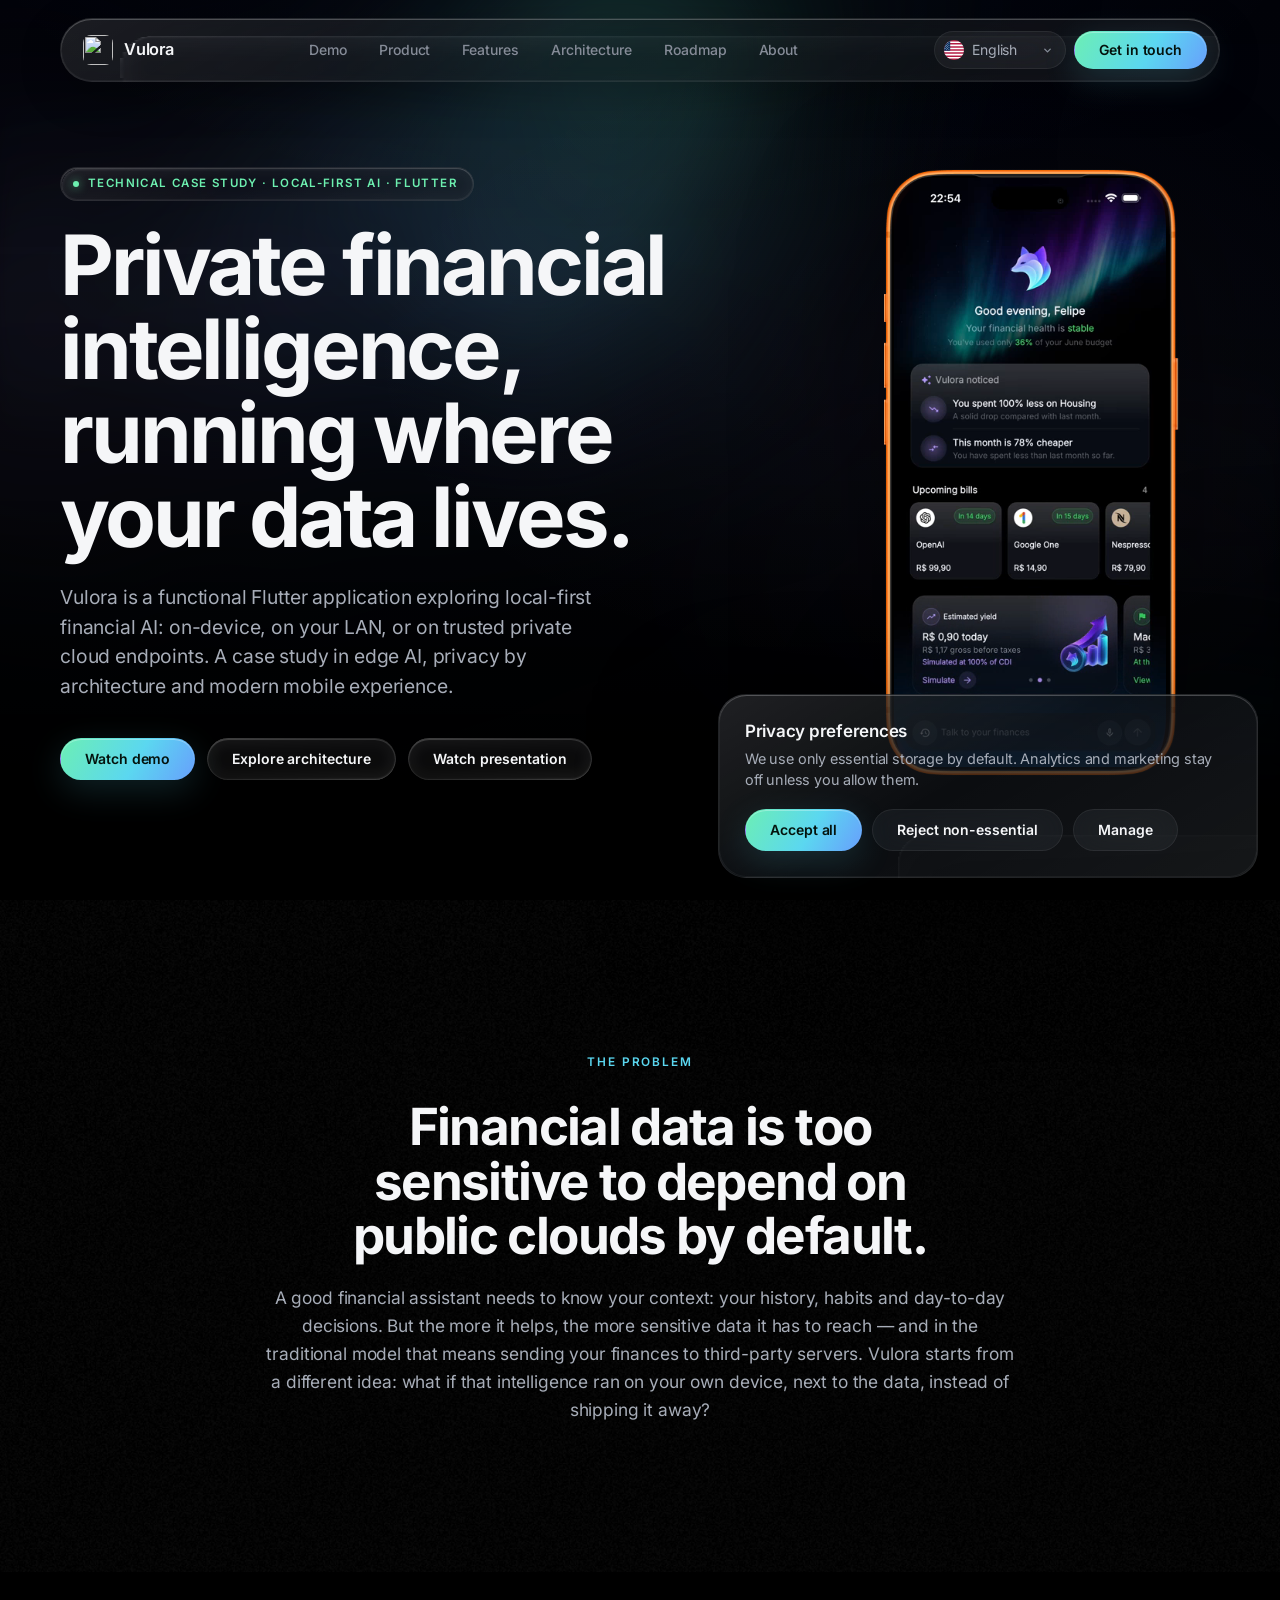
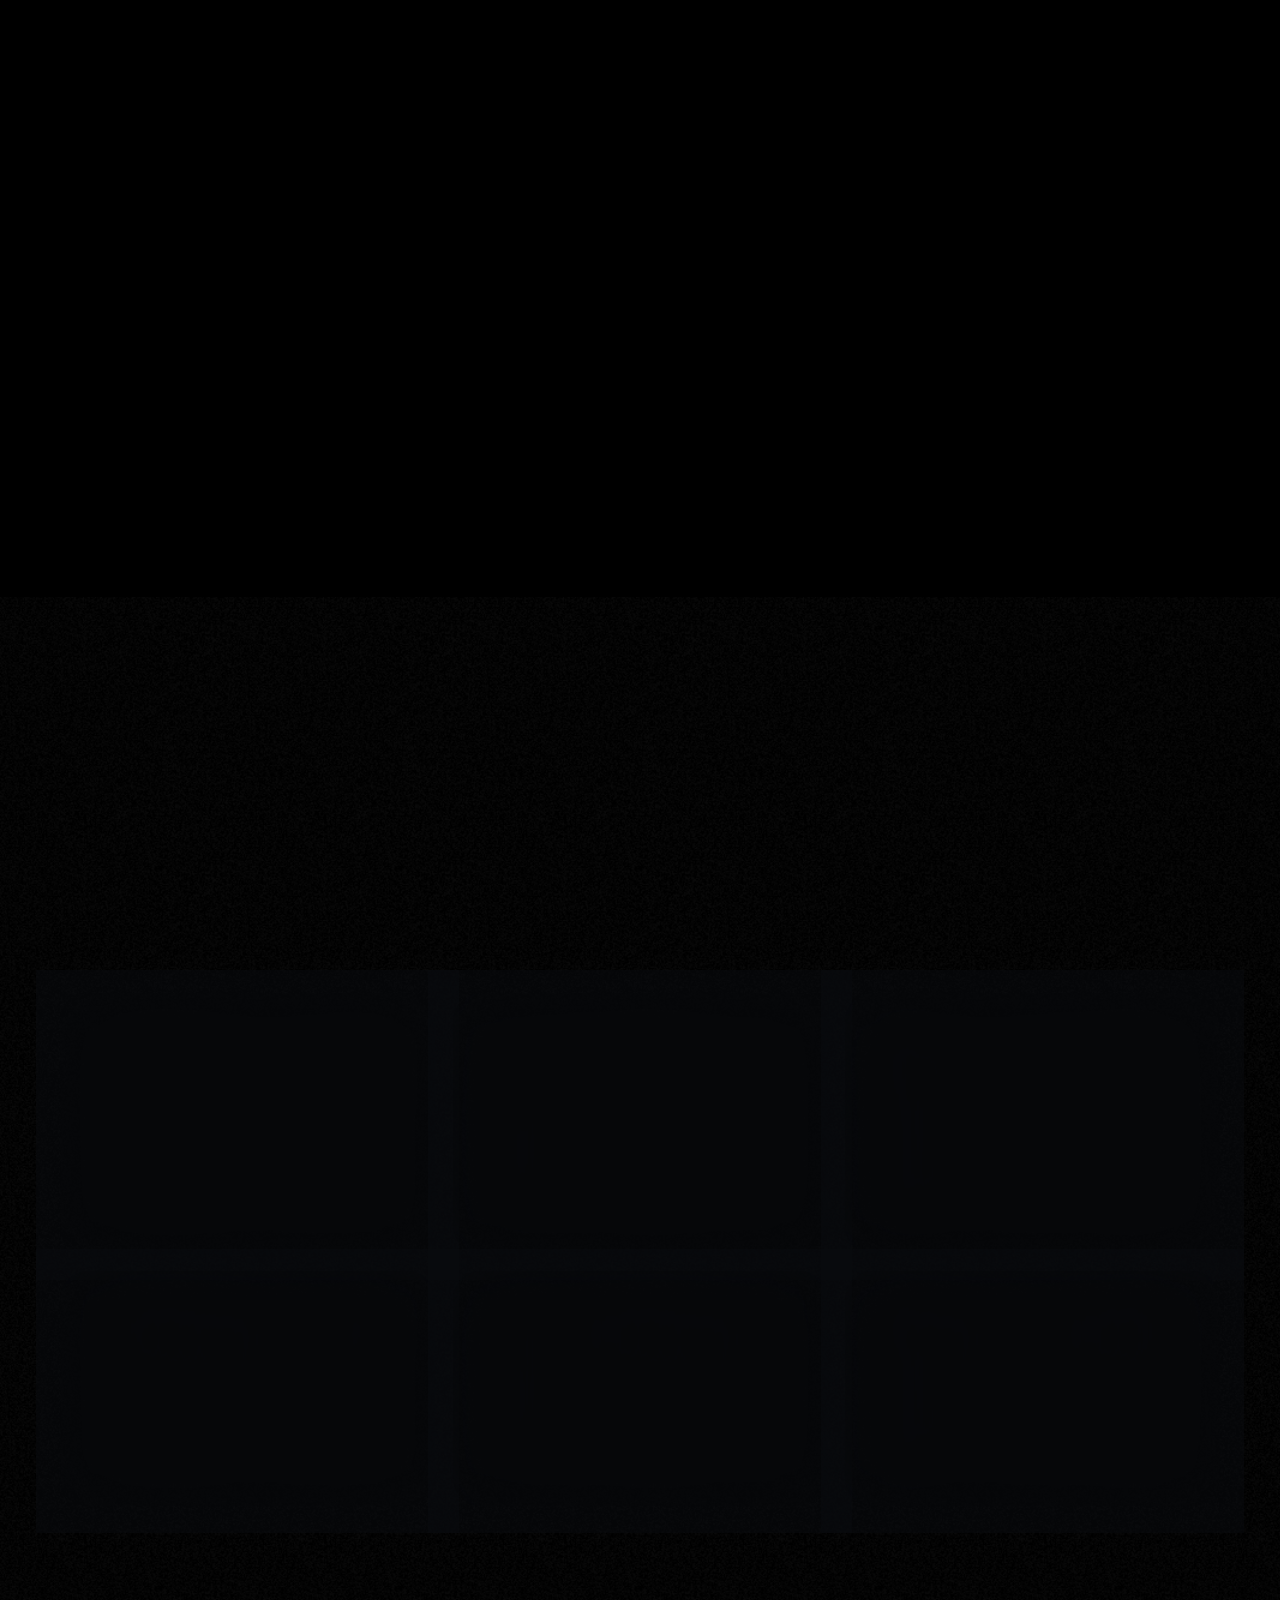
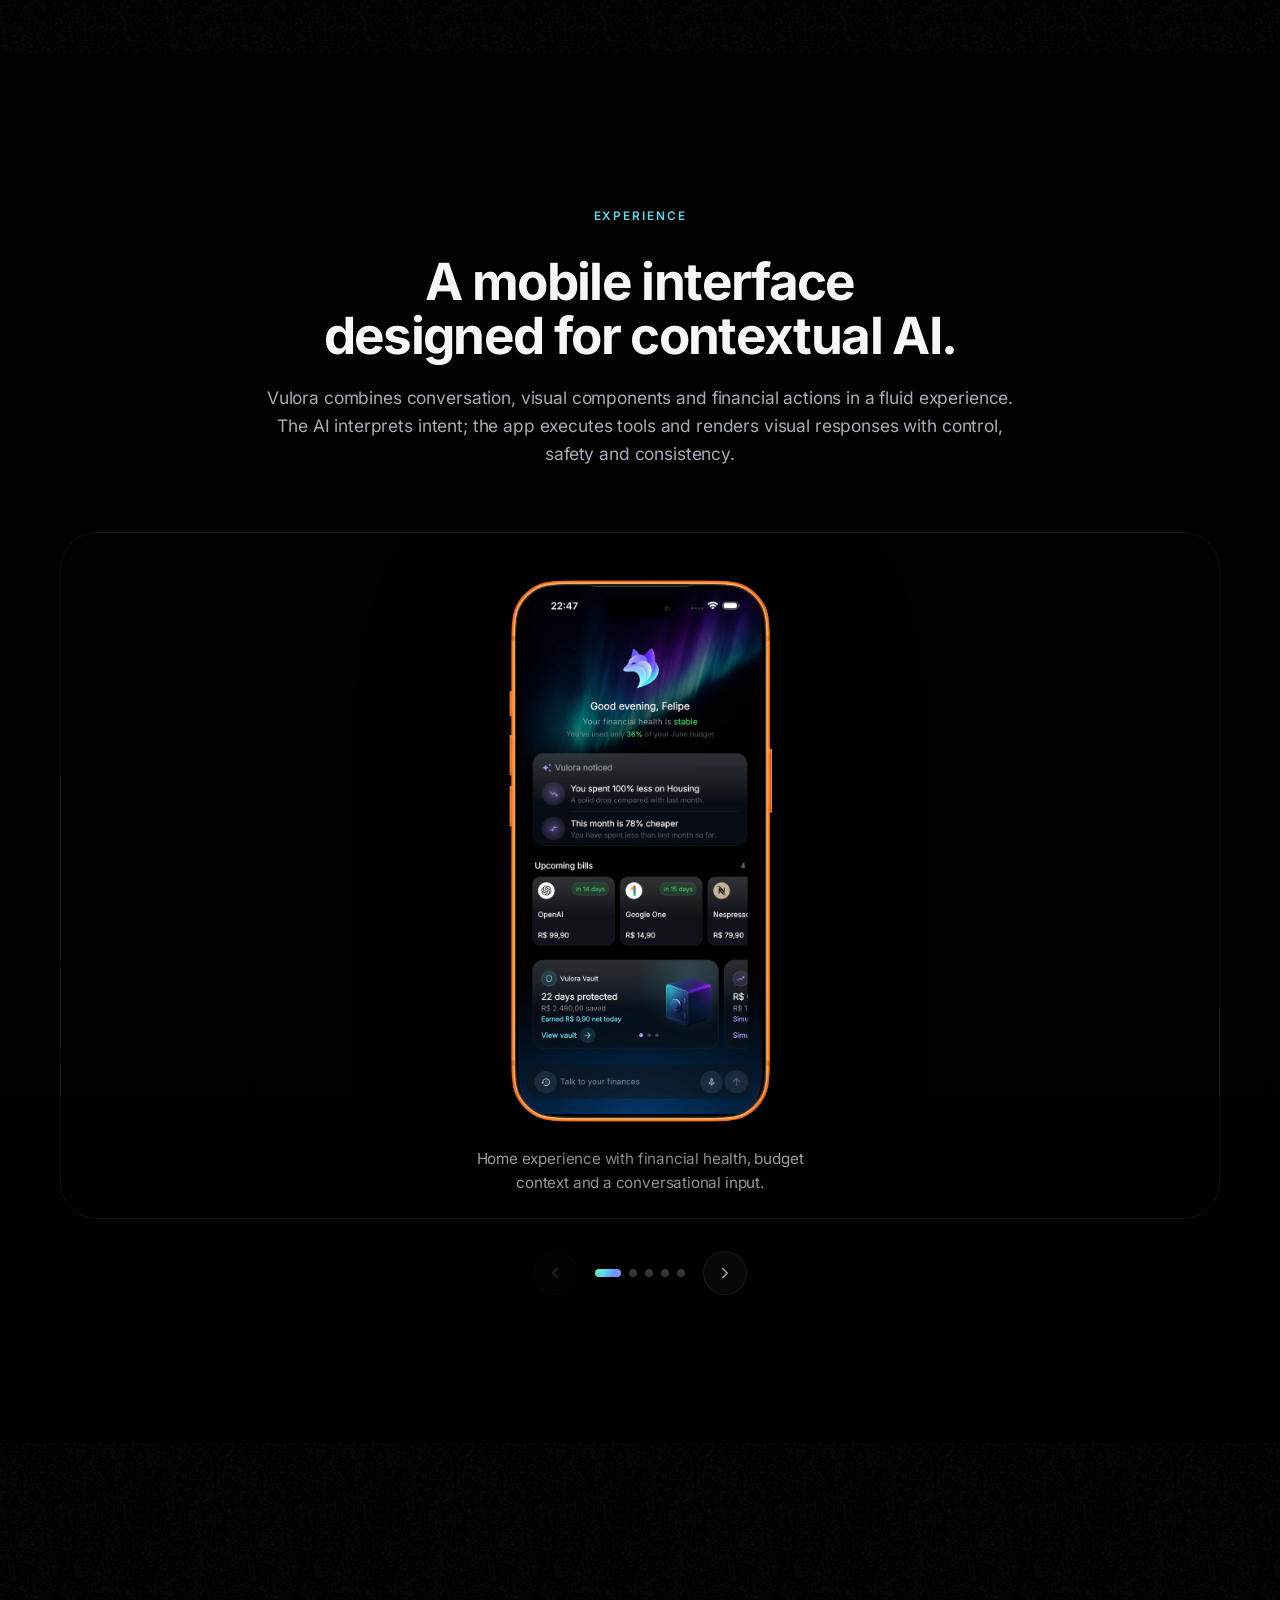
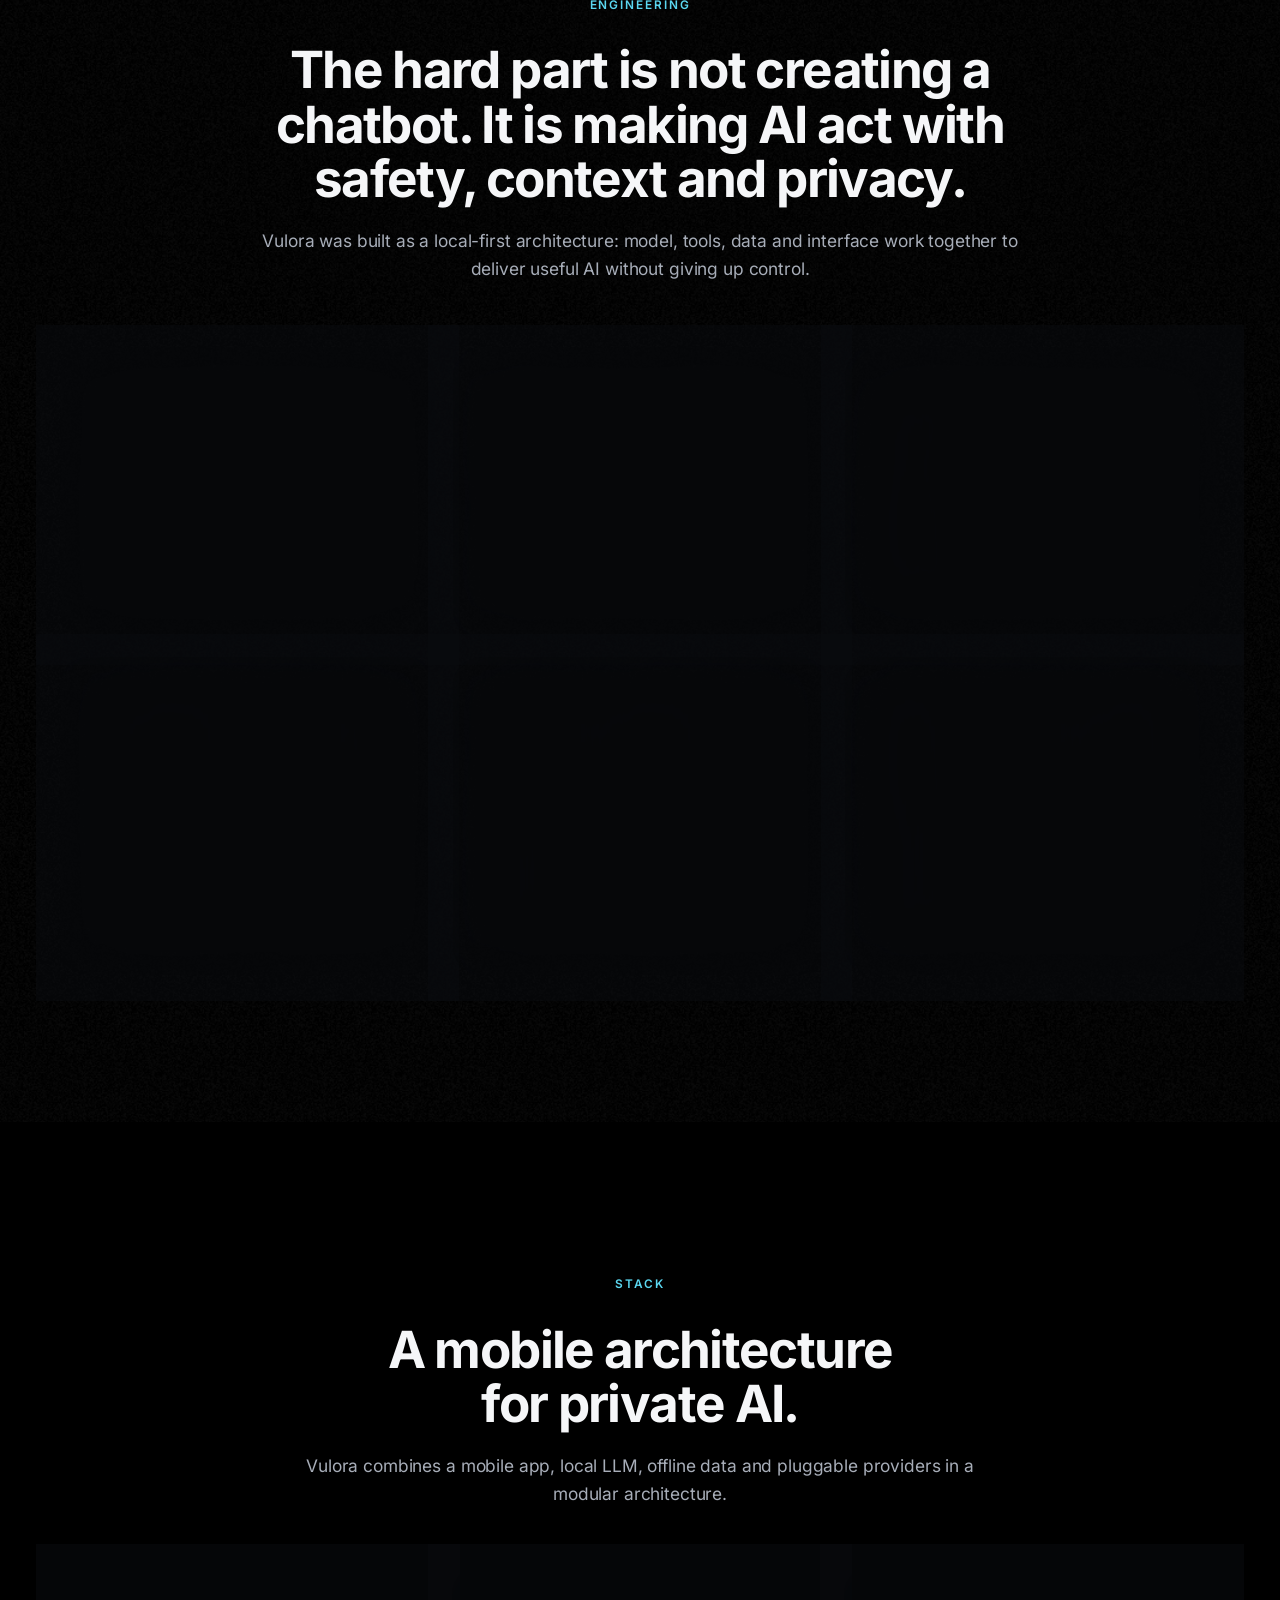
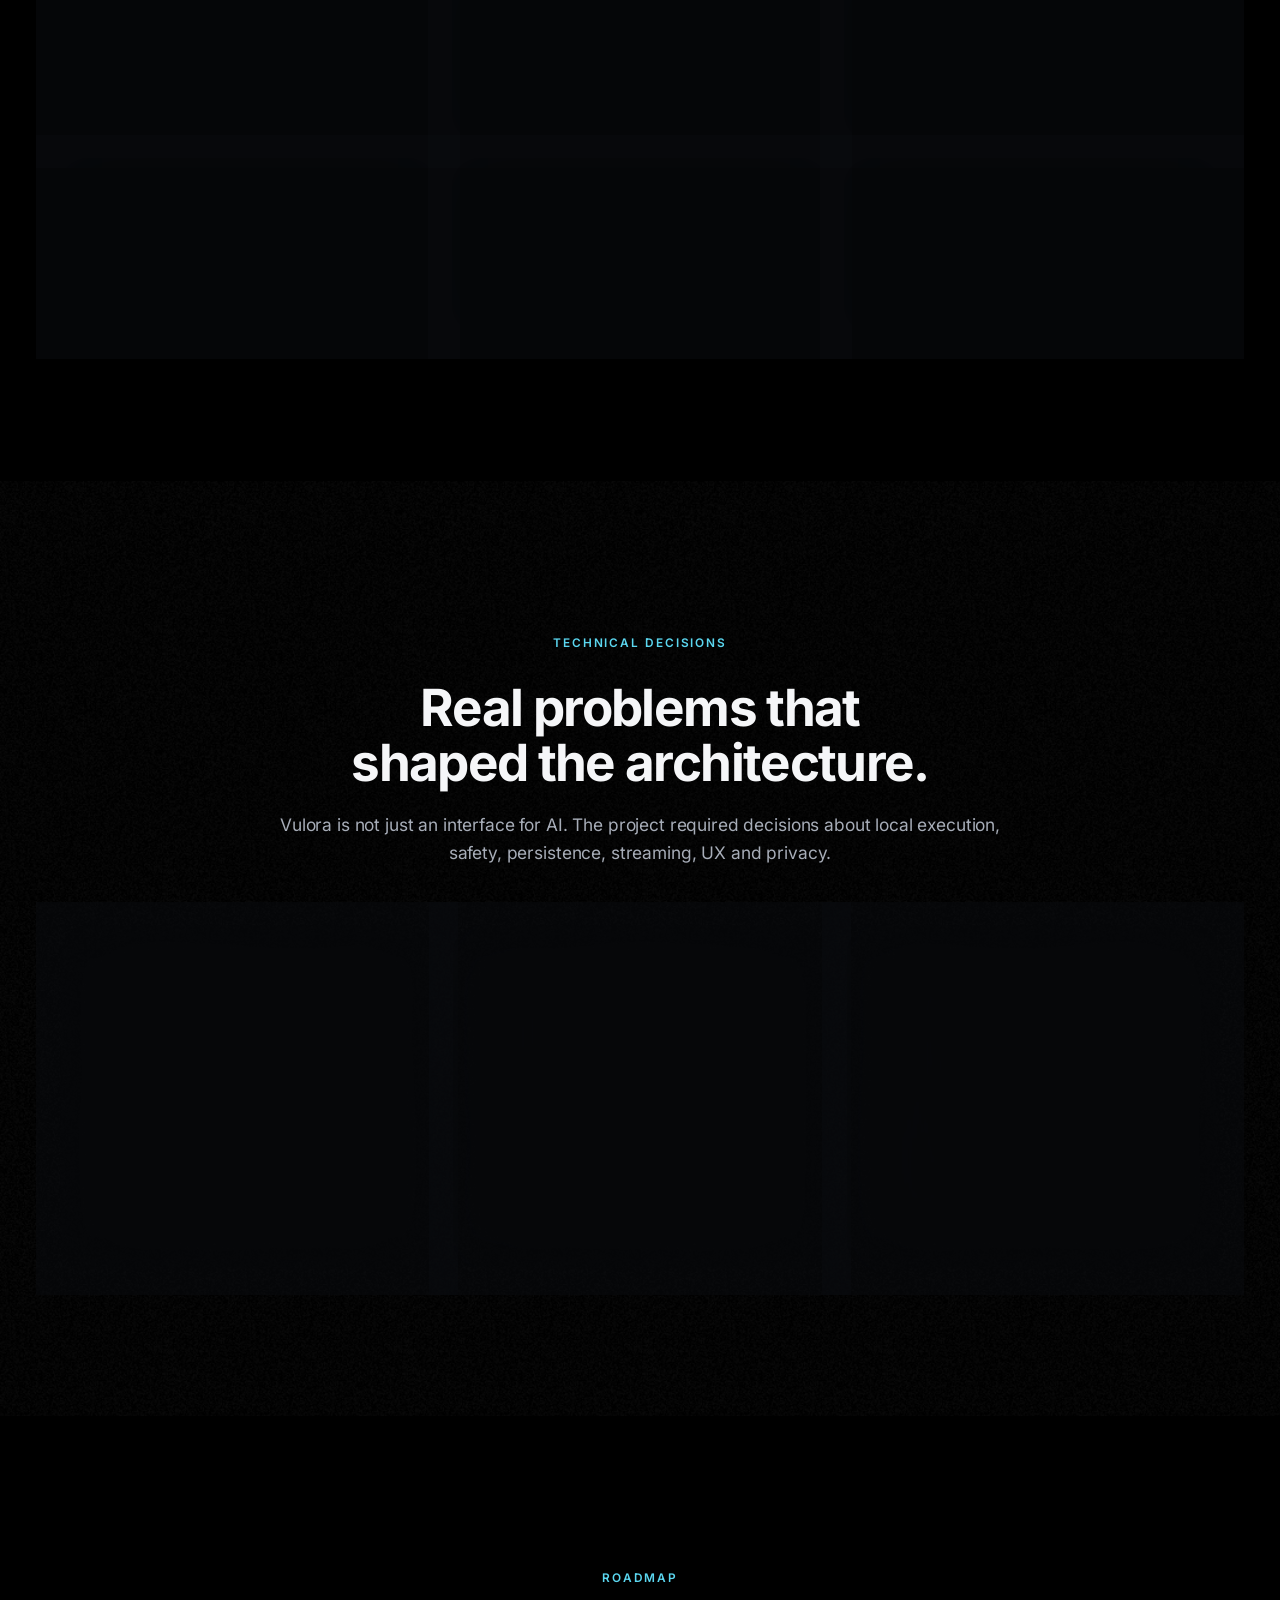
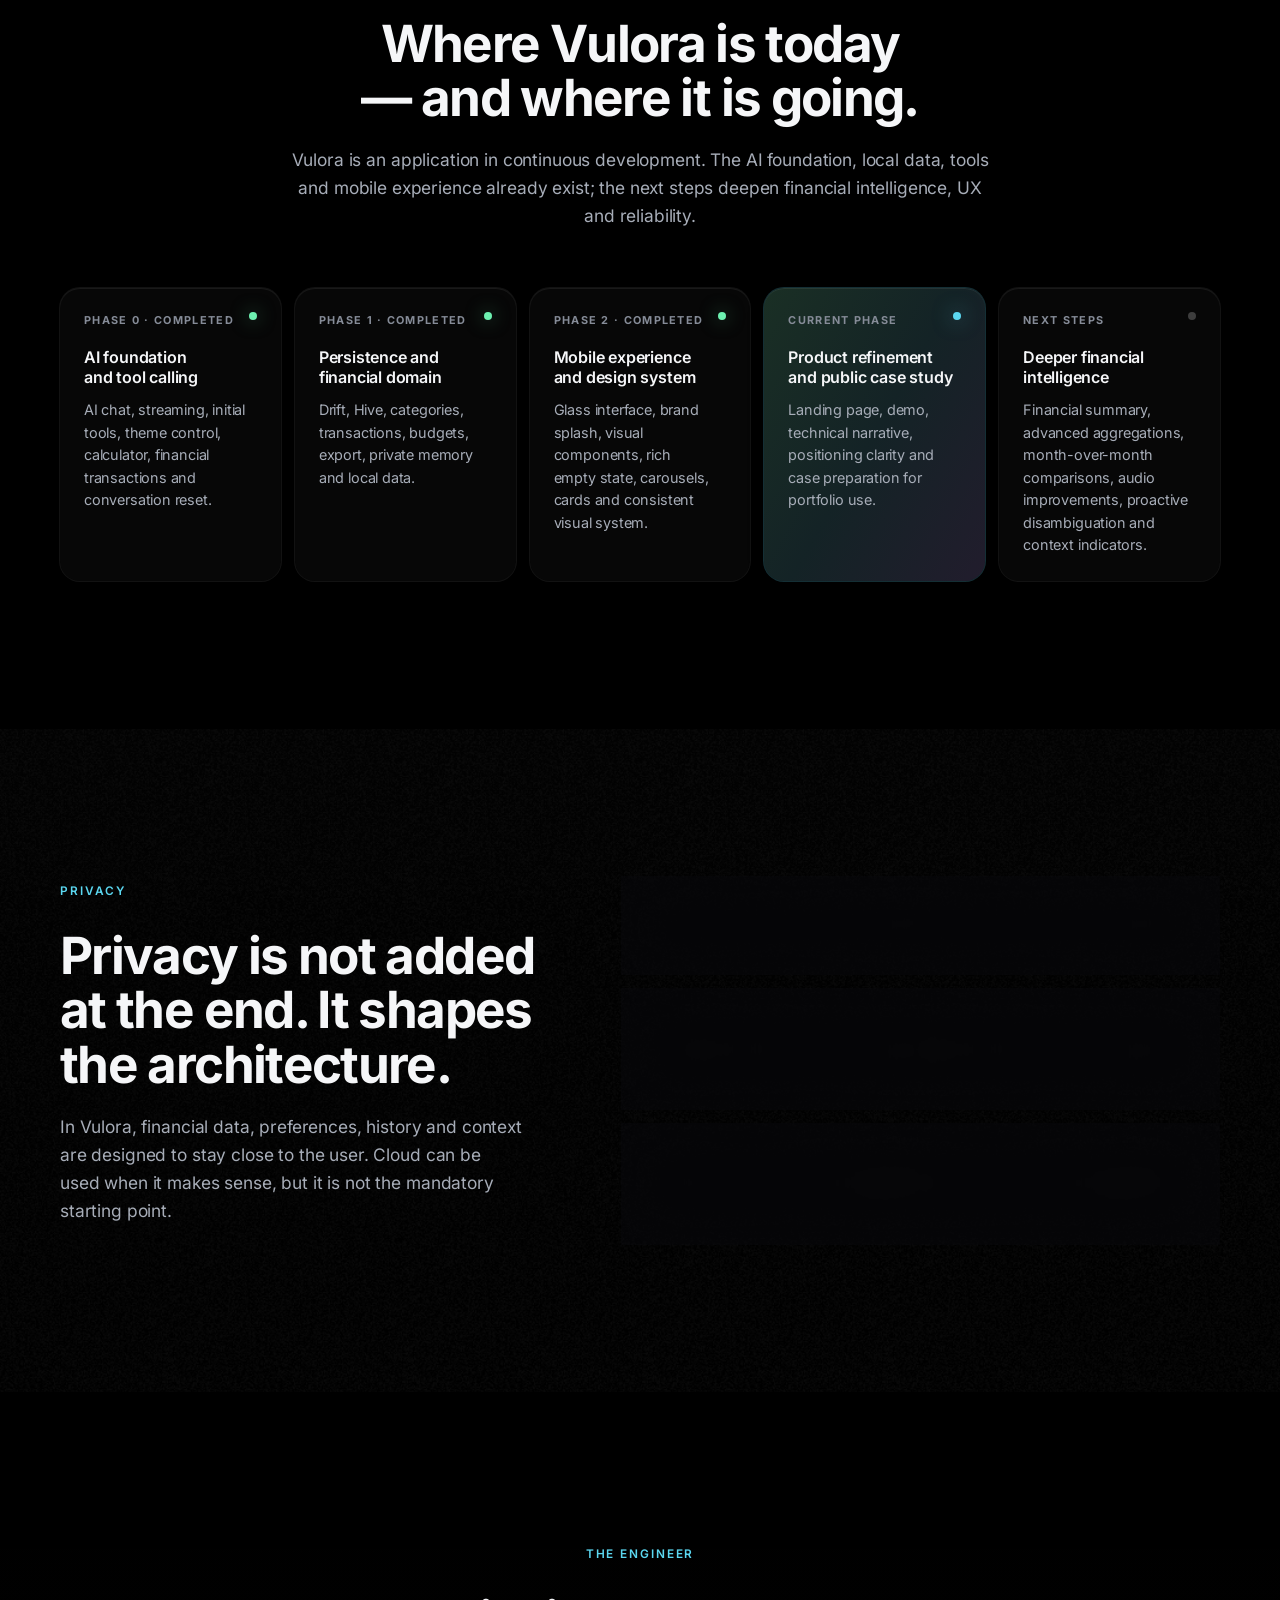
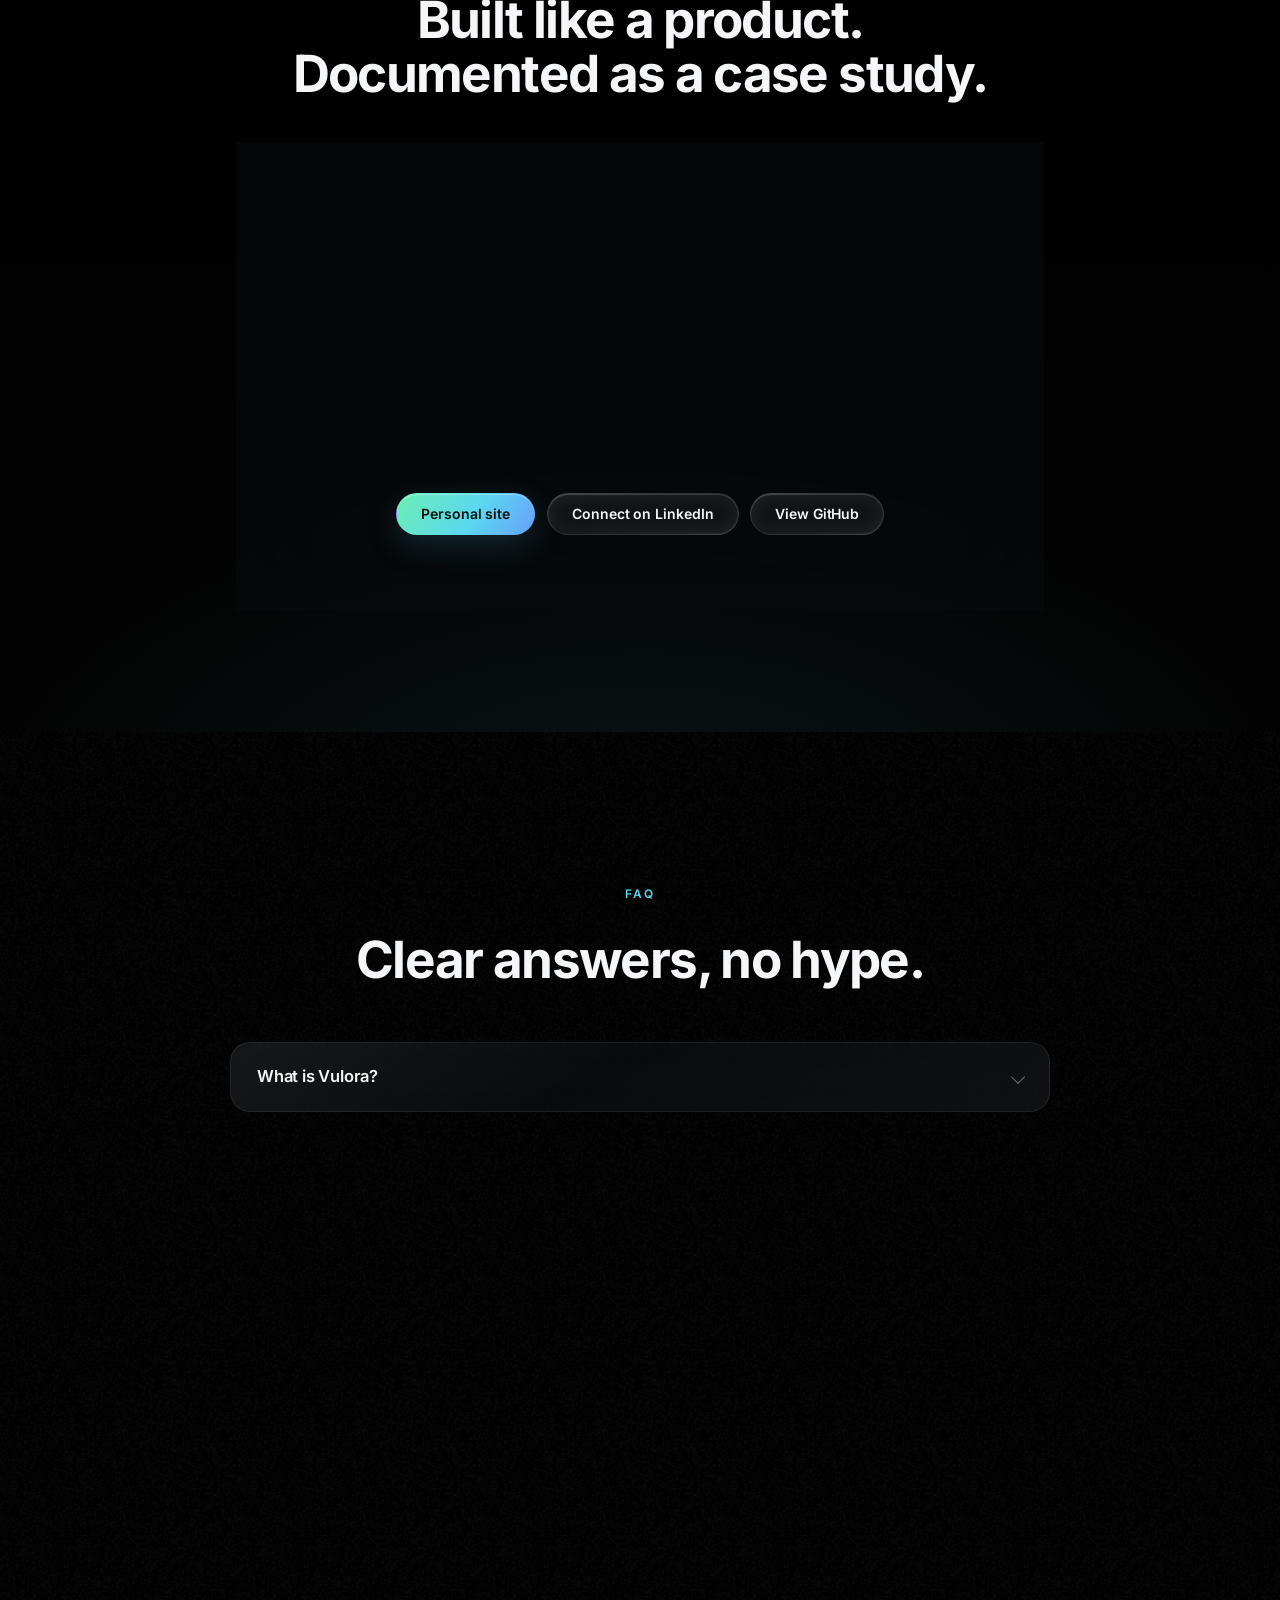
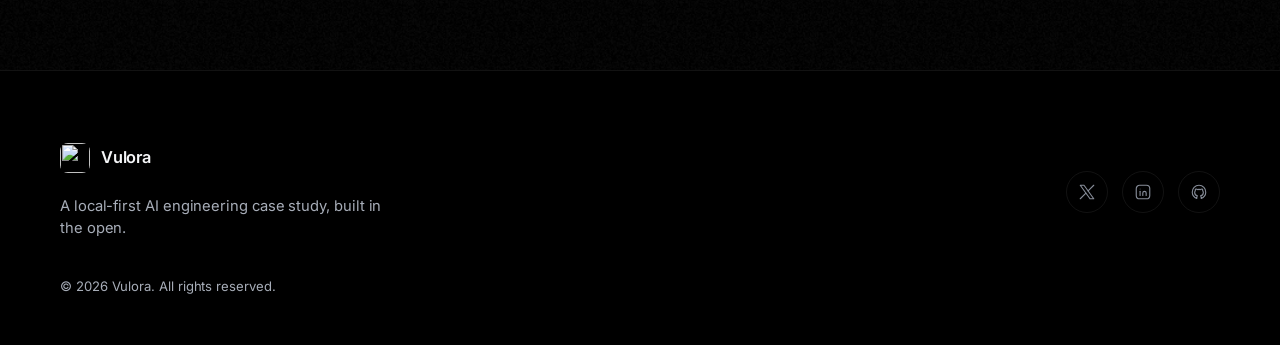
==== commit d25a4c5b: "feat: add liquid glass" ====
--- a/index.html
+++ b/index.html
@@ -512,5 +512,6 @@
 
     <script src="js/main.js"></script>
     <script type="module" src="js/hero-scene.js"></script>
+    <script type="module" src="js/liquid-glass.js"></script>
   </body>
 </html>
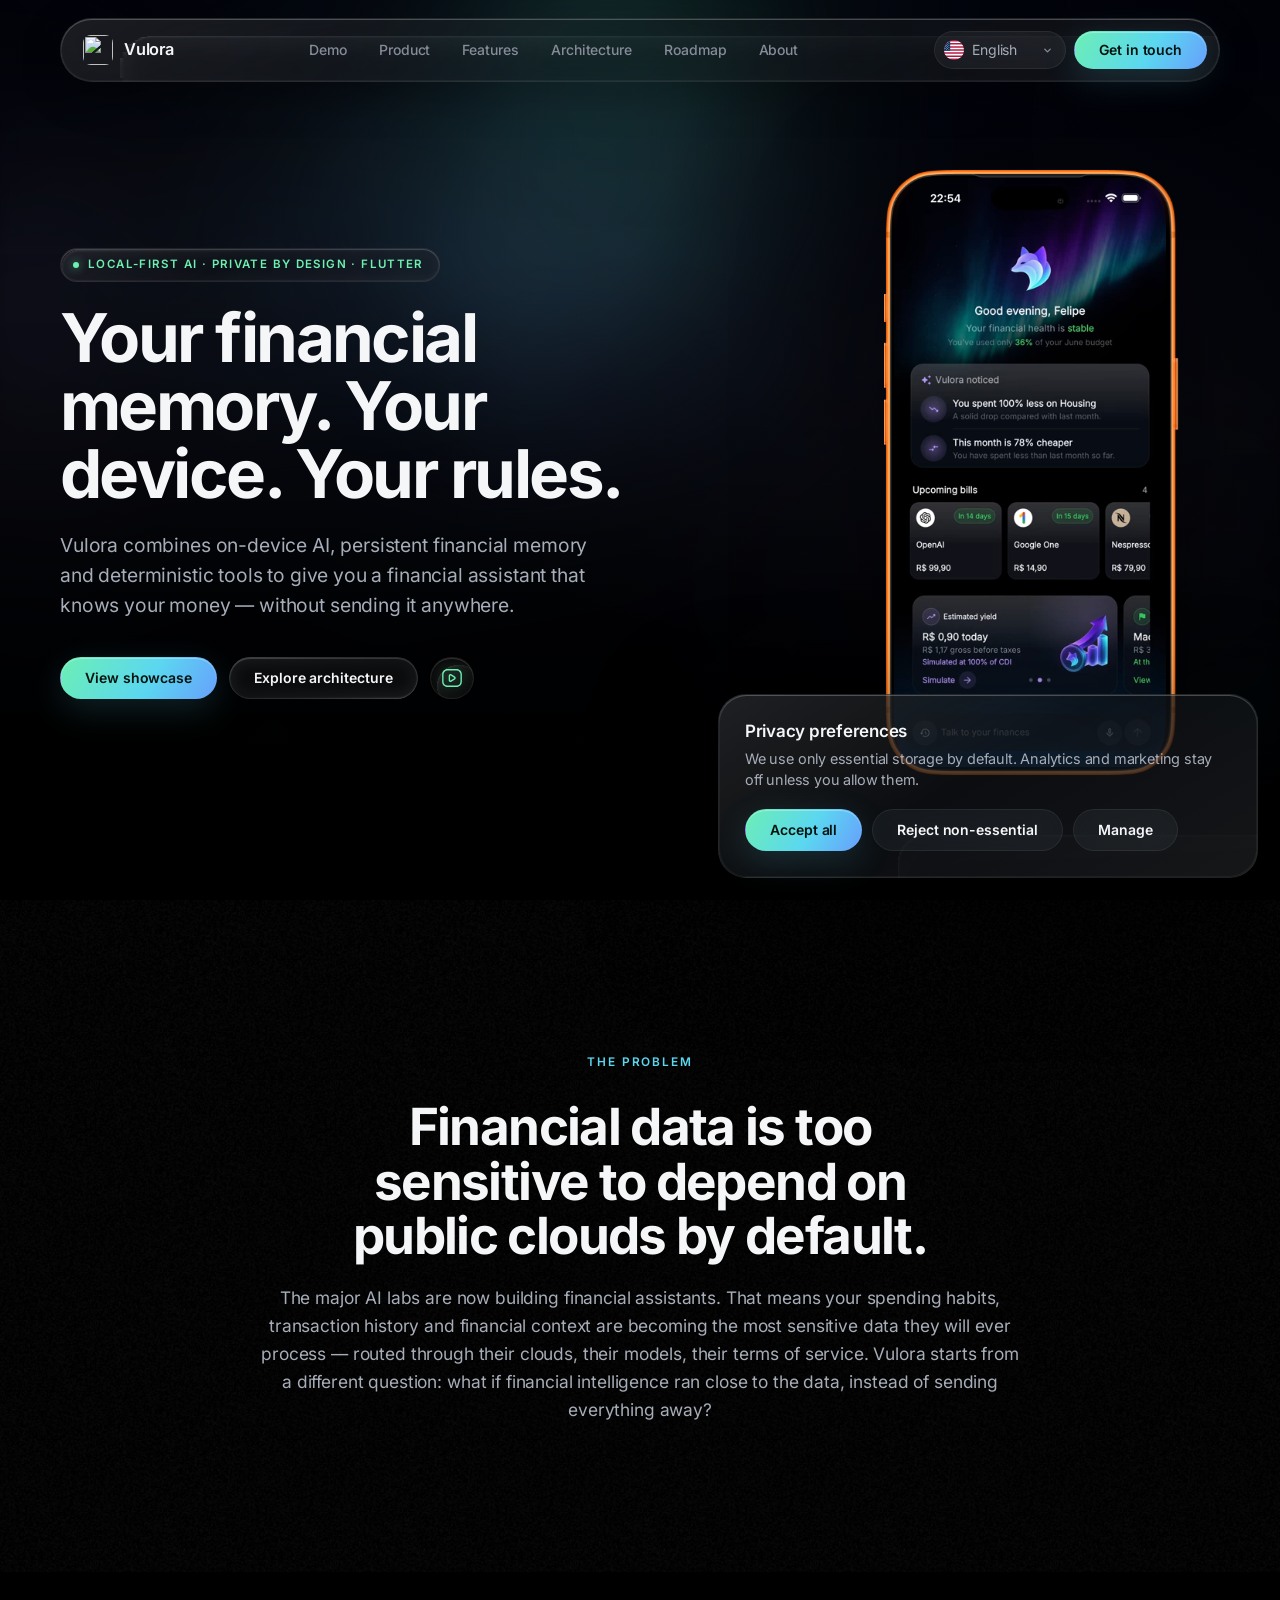
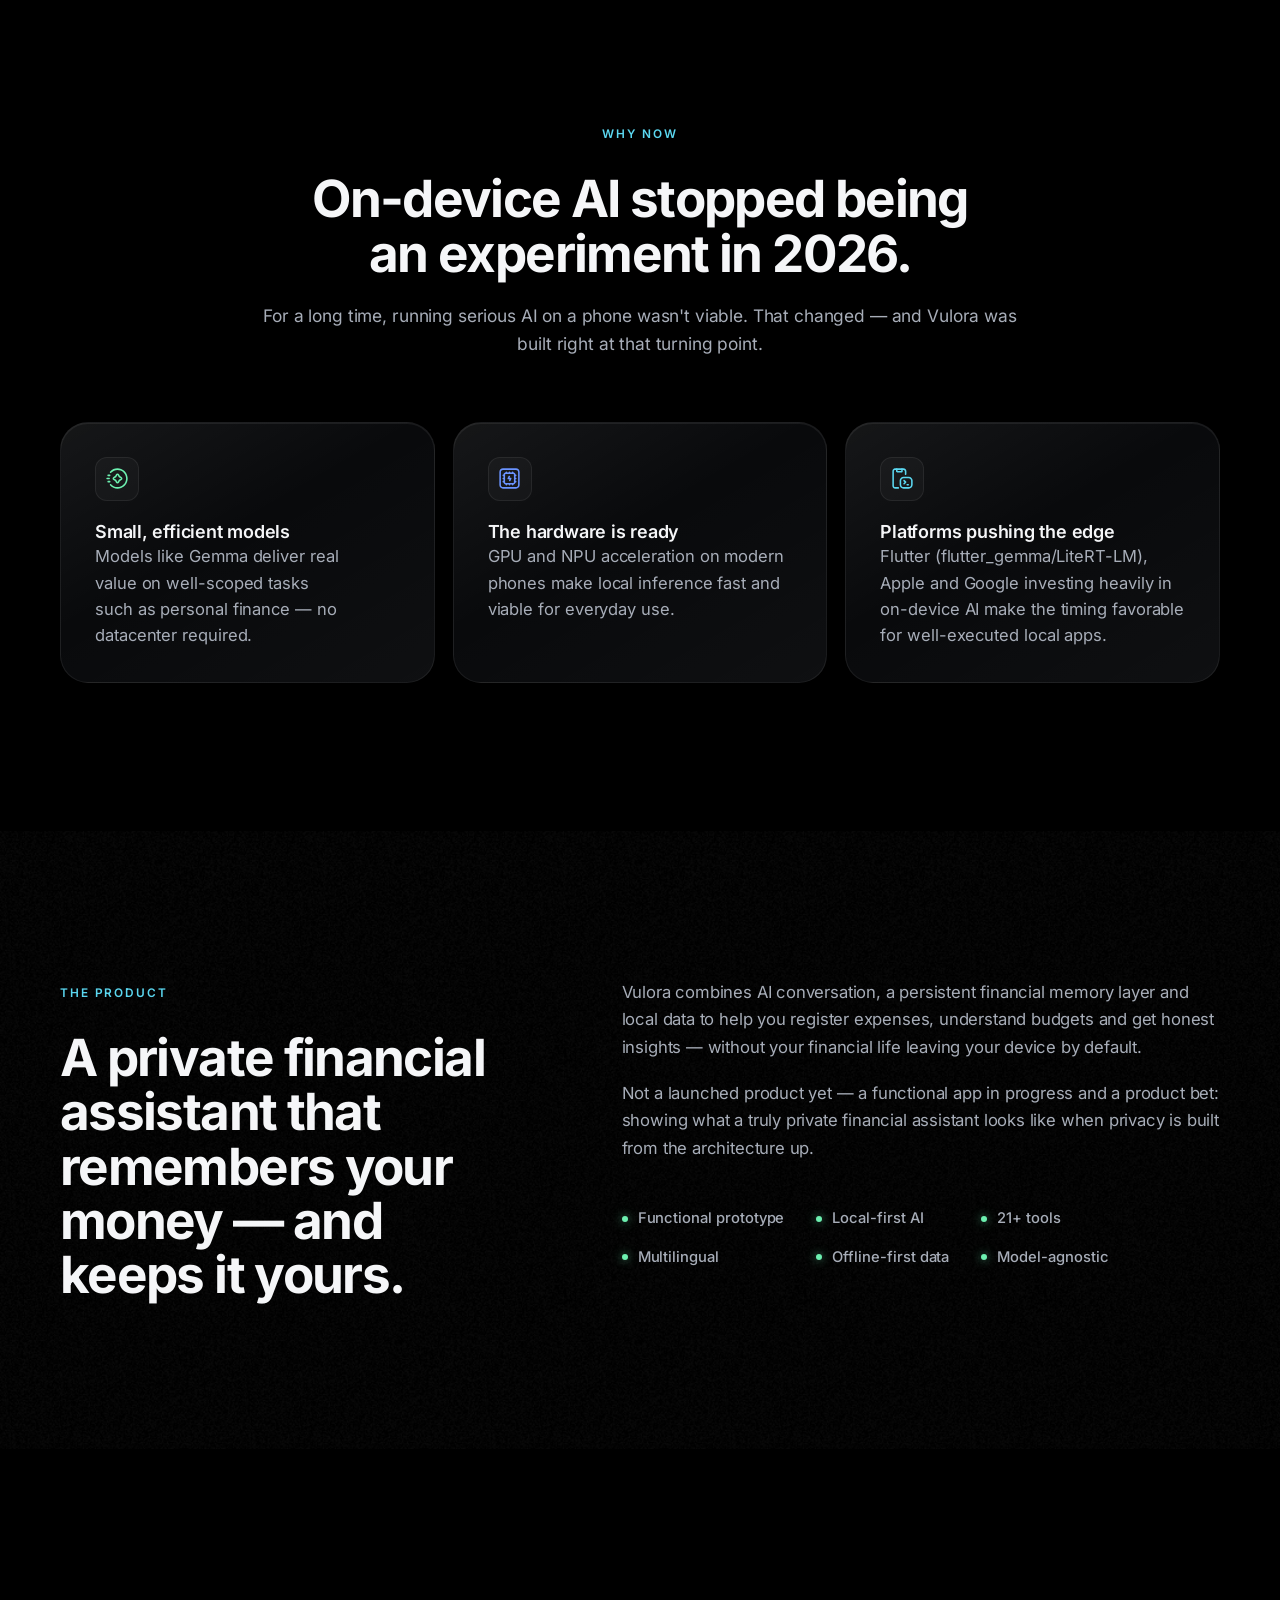
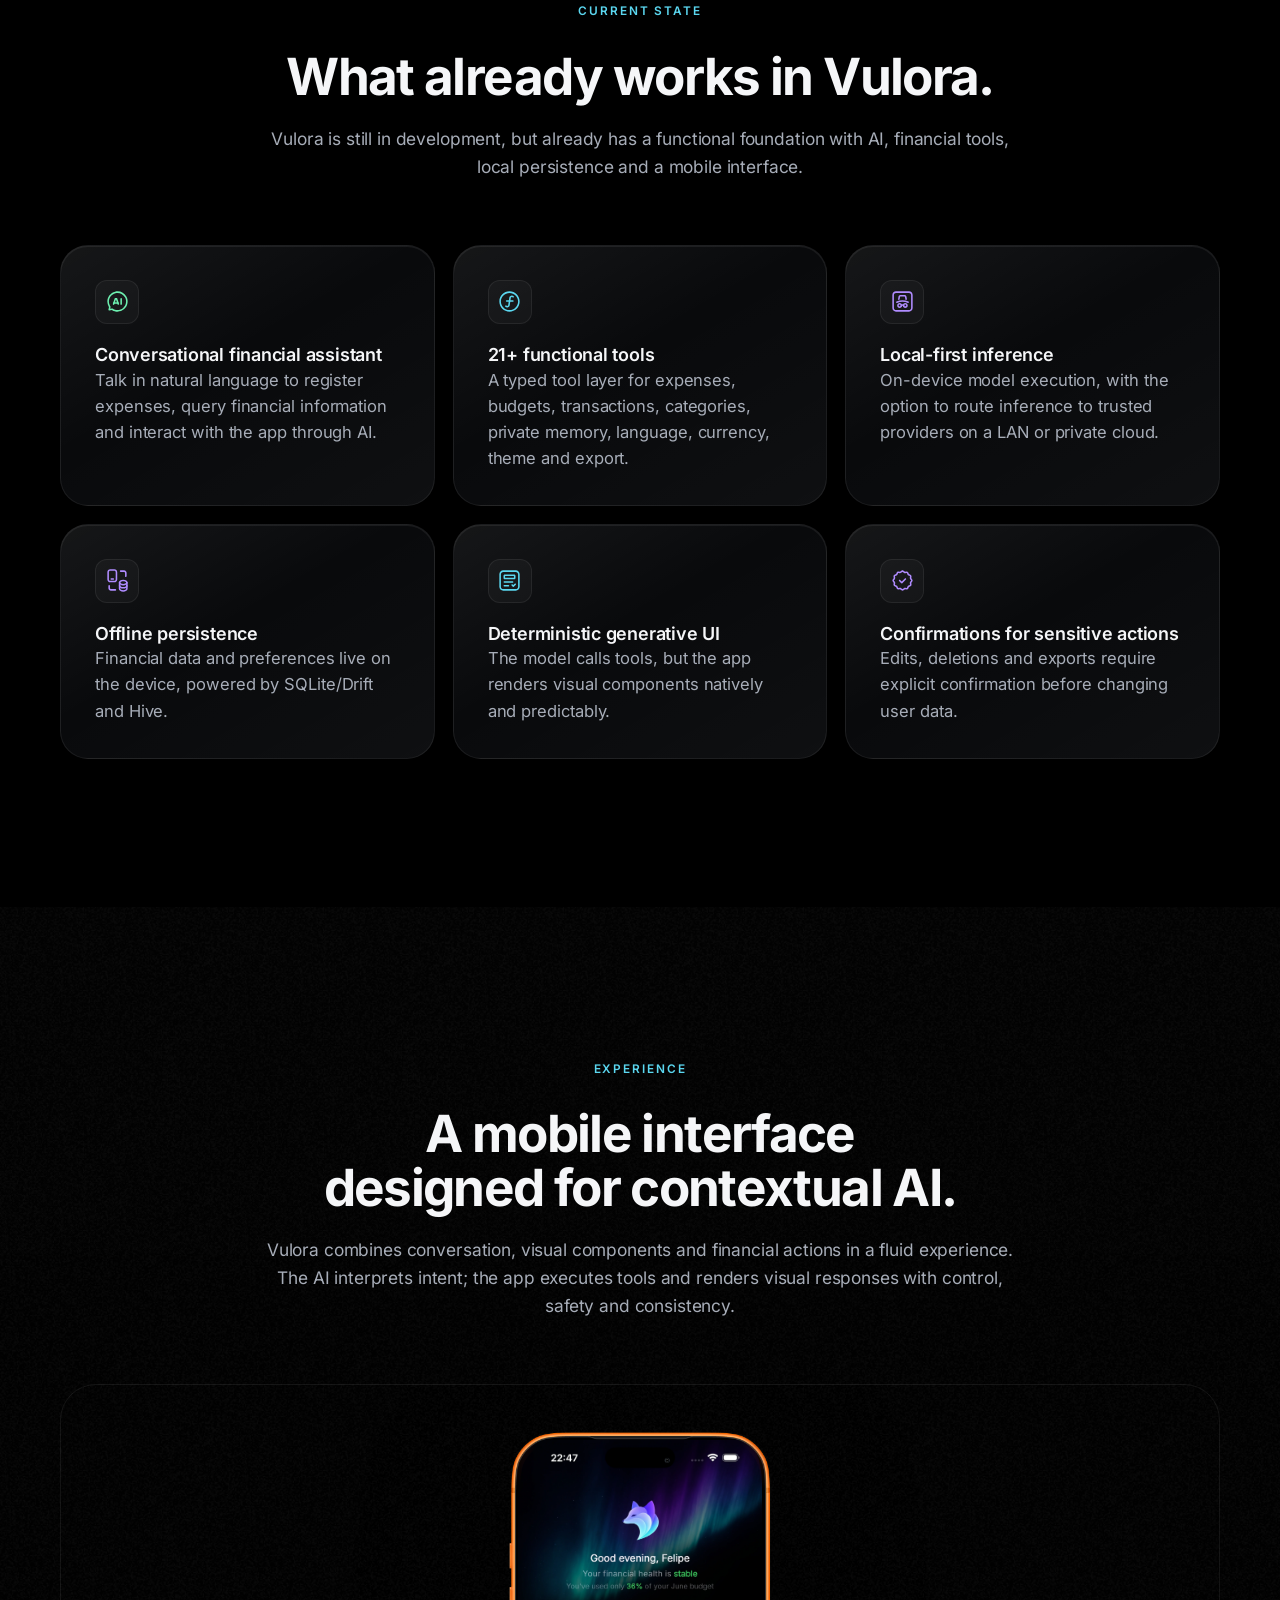
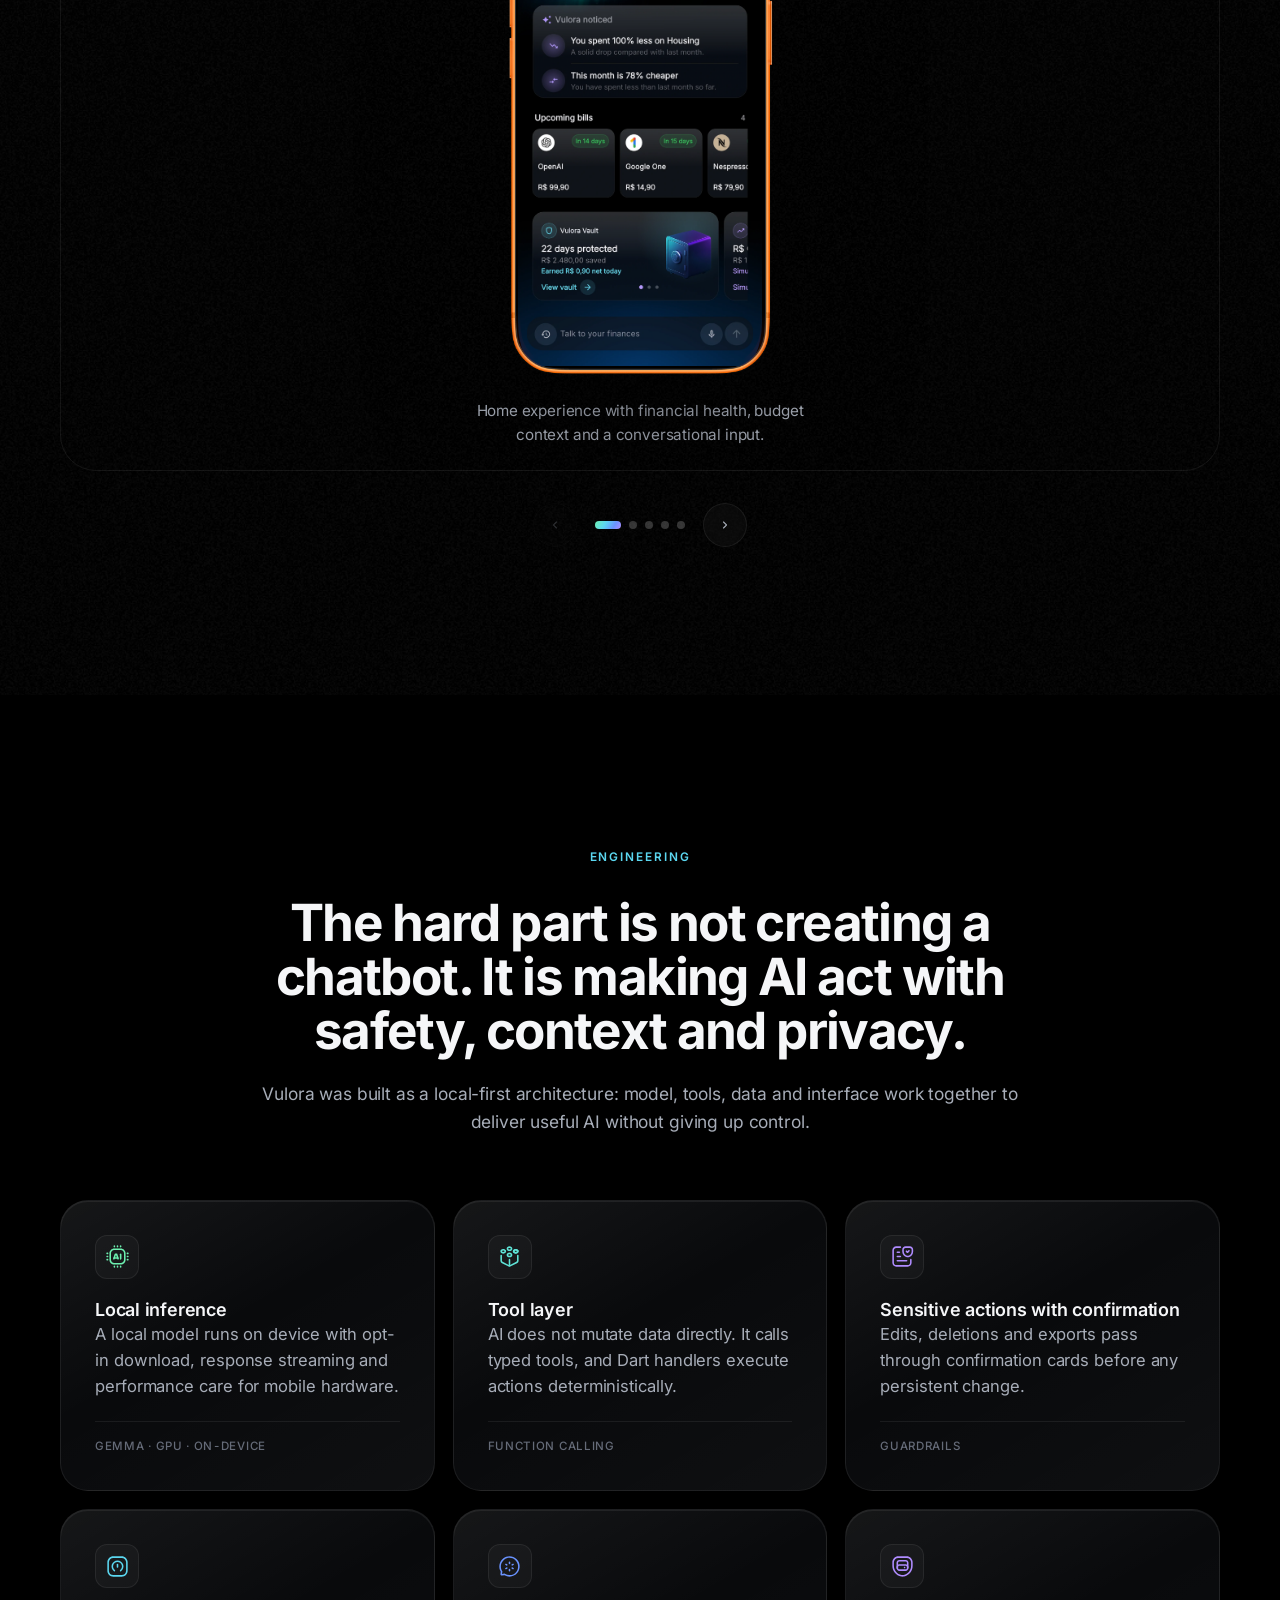
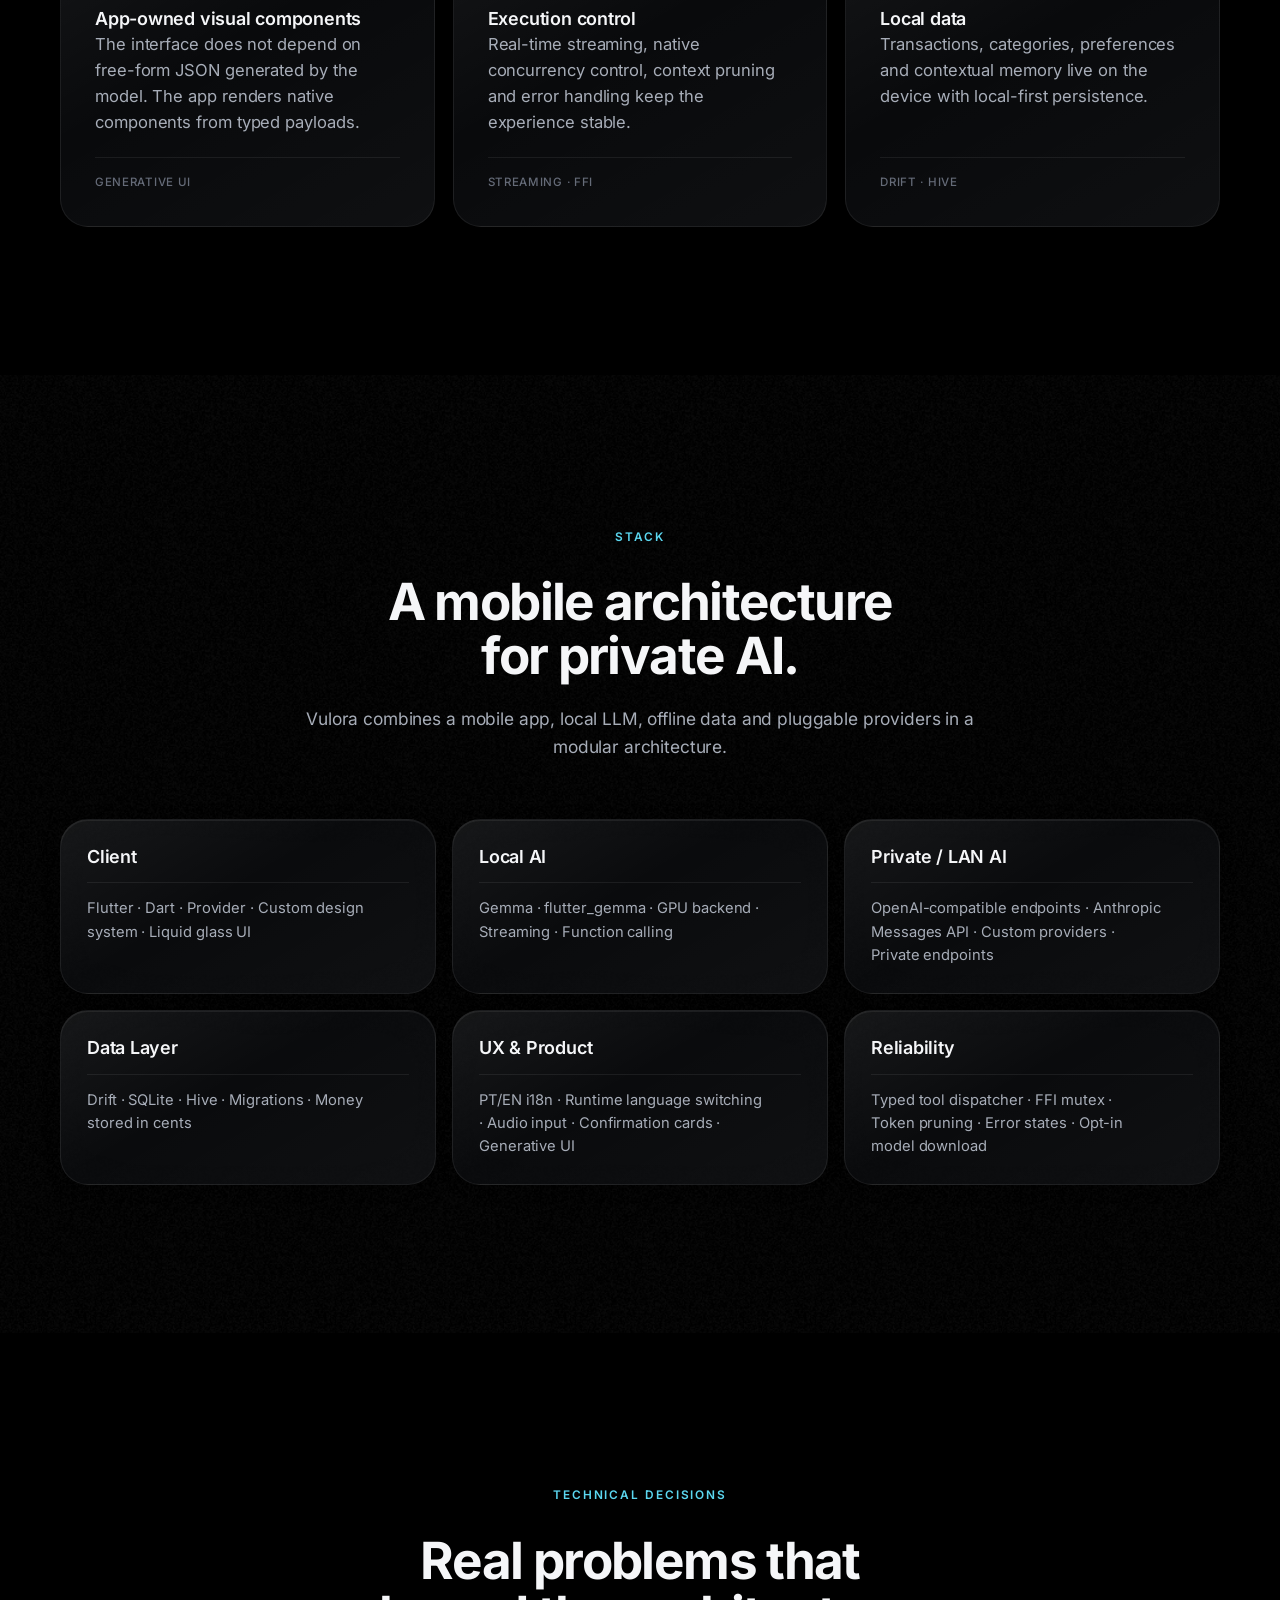
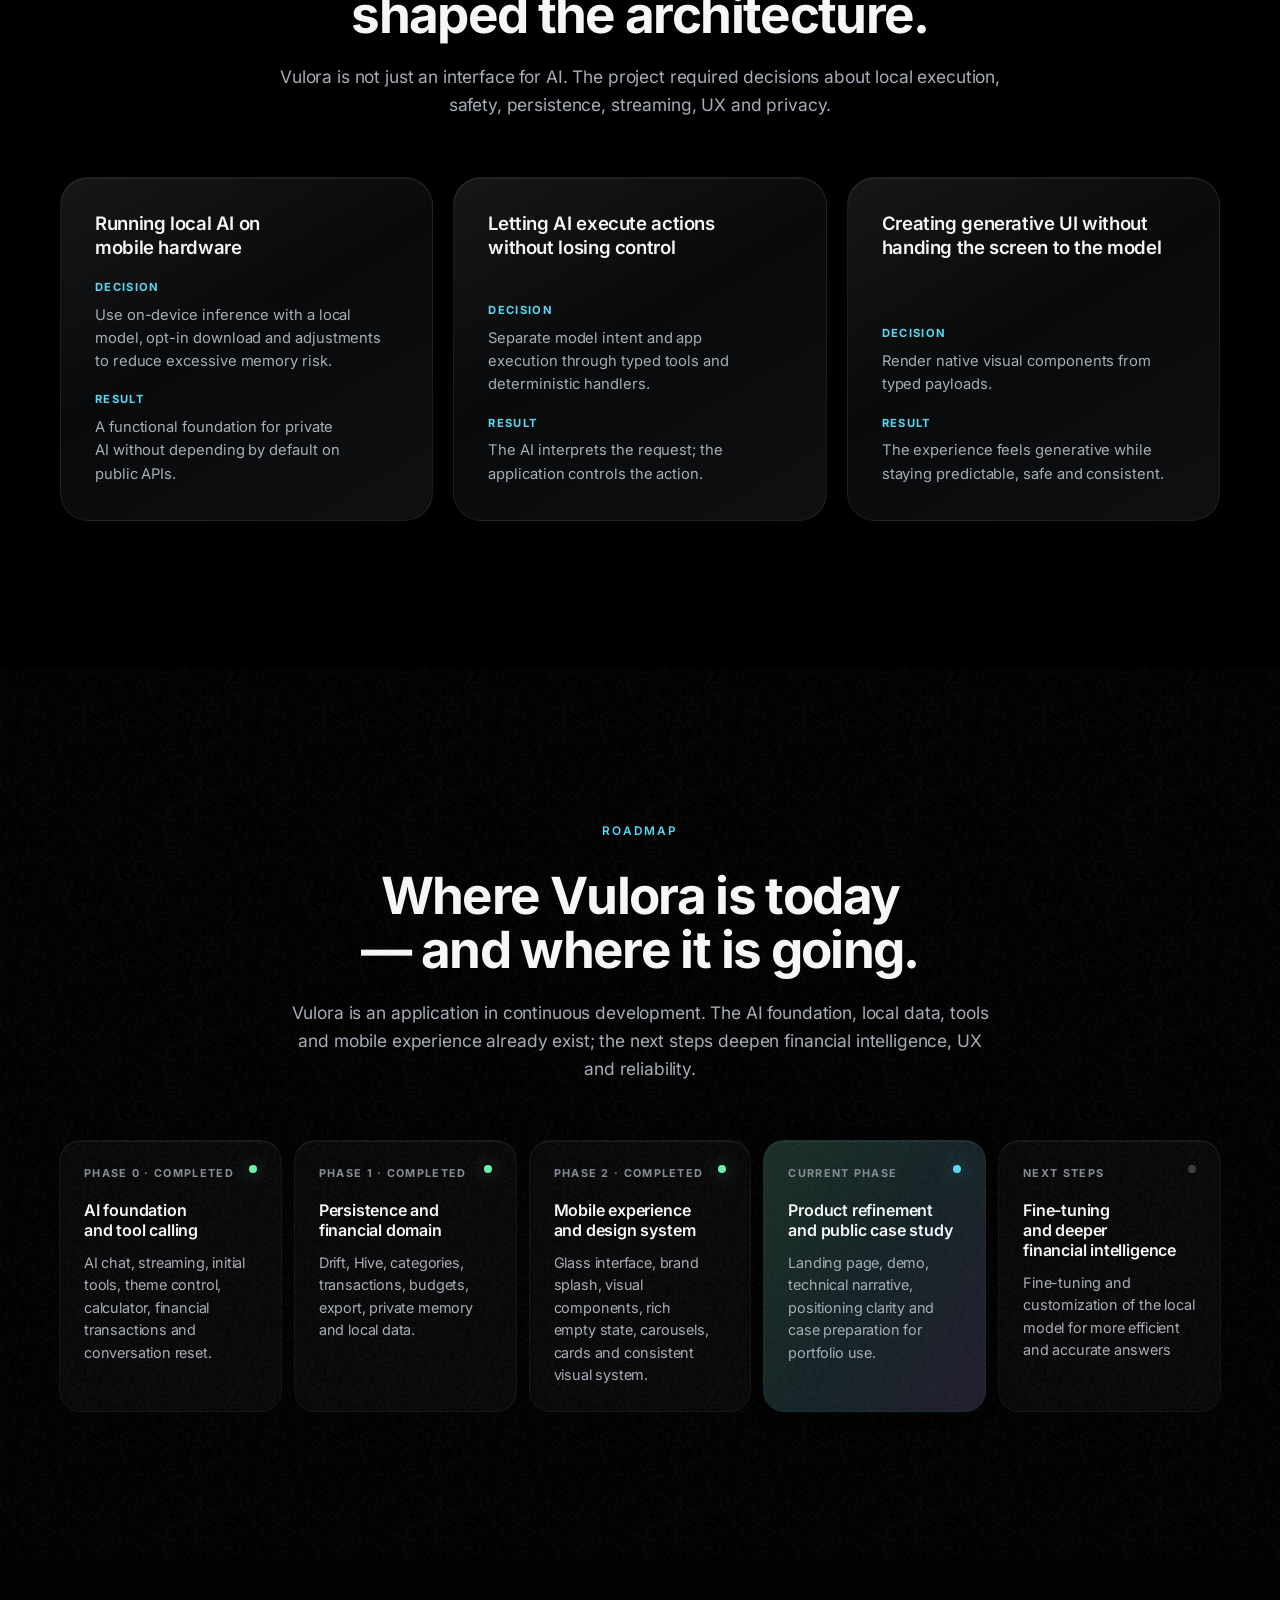
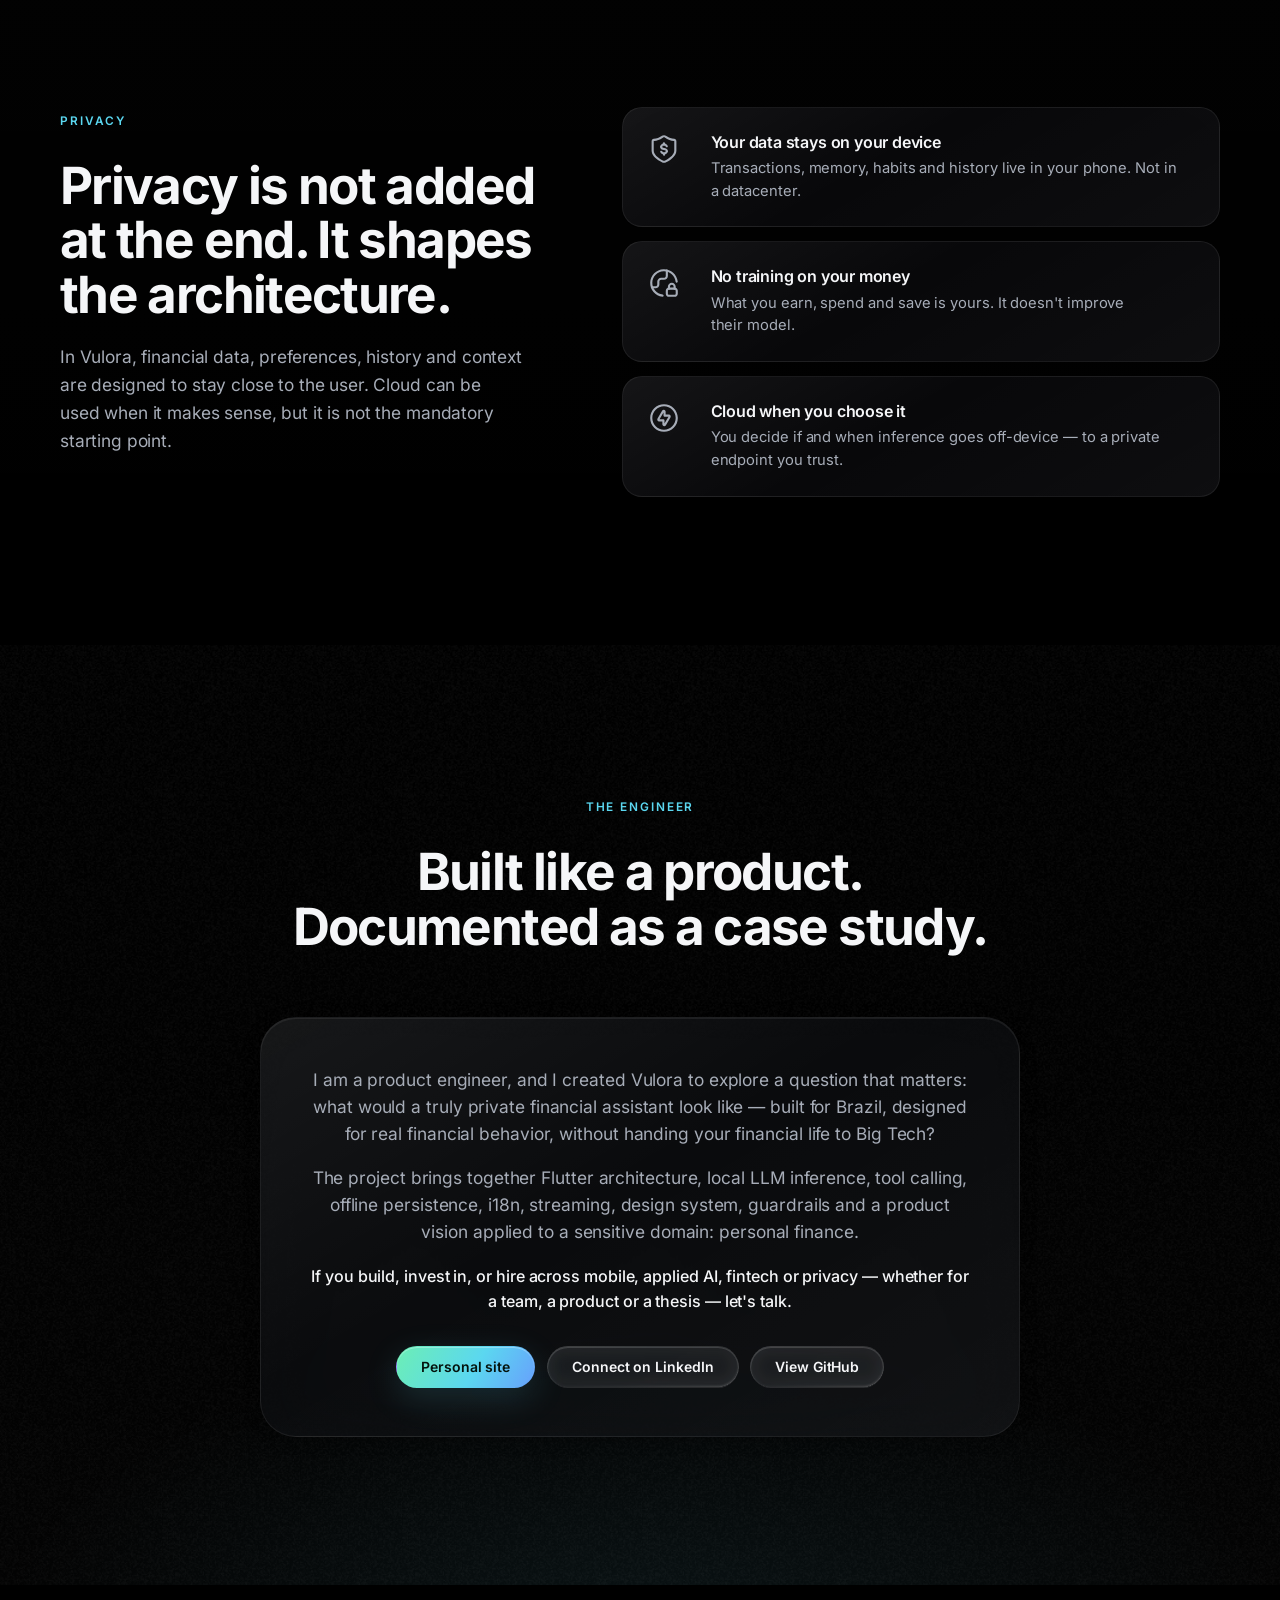
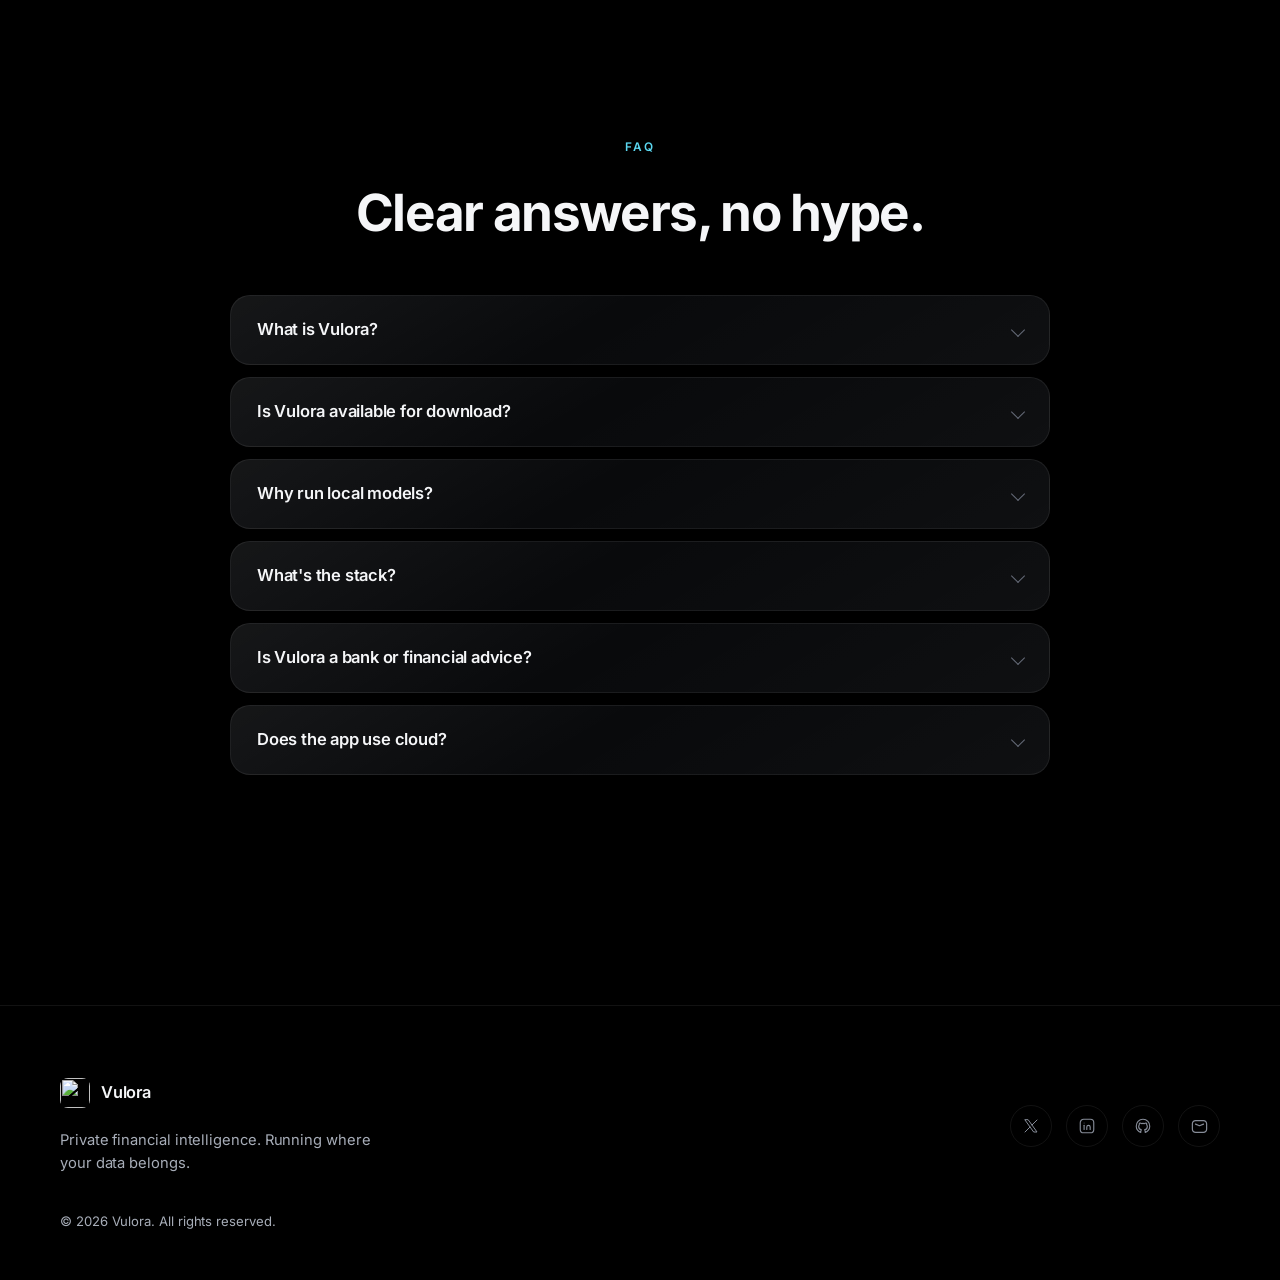
==== commit 171cb4d0: "feat: melhorias copywriting e icones" ====
--- a/index.html
+++ b/index.html
@@ -10,15 +10,15 @@
     <meta name="description" content="A functional Flutter app and case study exploring private financial AI, local-first inference, offline data and mobile architecture." data-i18n-meta="meta.description">
     <meta name="author" content="Vulora">
     <meta name="robots" content="index, follow">
-    <link rel="canonical" href="https://vulora.com.br/">
+    <link rel="canonical" href="https://www.vulora.com.br/">
 
     <meta property="og:title" content="Vulora — Private financial AI, local-first and built with Flutter" data-i18n-meta="meta.ogTitle">
     <meta property="og:description" content="A technical case study on building a financial assistant with local AI, offline data, tool calling and privacy by architecture." data-i18n-meta="meta.ogDescription">
     <meta property="og:type" content="website">
-    <meta property="og:url" content="https://vulora.com.br/">
-    <meta property="og:image" content="https://vulora.com.br/assets/app-vulora.webp">
+    <meta property="og:url" content="https://www.vulora.com.br/">
+    <meta property="og:image" content="https://www.vulora.com.br/assets/og-vulora.jpg">
     <meta property="og:image:width" content="1200">
-    <meta property="og:image:height" content="2607">
+    <meta property="og:image:height" content="630">
     <meta property="og:image:alt" content="Vulora mobile app interface">
     <meta property="og:site_name" content="Vulora">
     <meta property="og:locale" content="en_US">
@@ -27,7 +27,7 @@
     <meta name="twitter:card" content="summary_large_image">
     <meta name="twitter:title" content="Vulora — Private financial AI" data-i18n-meta="meta.twitterTitle">
     <meta name="twitter:description" content="A functional Flutter app and case study exploring private financial AI, local-first inference, offline data and mobile architecture." data-i18n-meta="meta.twitterDescription">
-    <meta name="twitter:image" content="https://vulora.com.br/assets/app-vulora.webp">
+    <meta name="twitter:image" content="https://www.vulora.com.br/assets/og-vulora.jpg">
     <meta name="twitter:image:alt" content="Vulora mobile app interface">
 
     <link rel="icon" href="assets/favicon.png" sizes="any">
@@ -52,12 +52,12 @@
     </script>
   </head>
   <body data-page="home">
-    <header class="site-header site-header--float" aria-label="Primary navigation">
-      <a class="brand" href="index.html" aria-label="Vulora home">
+    <header class="site-header site-header--float" aria-label="Primary navigation" data-i18n-attr="aria-label:a11y.primaryNav">
+      <a class="brand" href="index.html" aria-label="Vulora home" data-i18n-attr="aria-label:a11y.home">
         <img src="assets/logo.png" alt="" width="30" height="30">
         <span>Vulora</span>
       </a>
-      <nav class="nav-links" aria-label="Main">
+      <nav class="nav-links" aria-label="Main" data-i18n-attr="aria-label:a11y.mainNav">
         <a href="#showcase" data-i18n="nav.demo">Demo</a>
         <a href="#product" data-i18n="nav.product">Product</a>
         <a href="#current" data-i18n="nav.features">Features</a>
@@ -67,12 +67,12 @@
       </nav>
       <div class="header-actions">
         <div class="lang-switch" data-language-switch>
-          <button type="button" class="lang-current" data-language-trigger aria-haspopup="listbox" aria-expanded="false" aria-label="Language selector">
+          <button type="button" class="lang-current" data-language-trigger aria-haspopup="listbox" aria-expanded="false" aria-label="Language selector" data-i18n-attr="aria-label:a11y.languageSelector">
             <span class="flag"><img data-language-flag src="assets/flags/br.svg" alt="" width="20" height="20"></span>
             <span class="lang-name" data-language-label>Português</span>
             <svg class="lang-caret" viewBox="0 0 12 12" aria-hidden="true"><path d="M3 4.5L6 7.5L9 4.5" fill="none" stroke="currentColor" stroke-width="1.5" stroke-linecap="round" stroke-linejoin="round"/></svg>
           </button>
-          <ul class="lang-menu" data-language-menu role="listbox" aria-label="Language" tabindex="-1" hidden>
+          <ul class="lang-menu" data-language-menu role="listbox" aria-label="Language" data-i18n-attr="aria-label:a11y.language" tabindex="-1" hidden>
             <li role="option" data-lang="pt-BR" aria-selected="true">
               <span class="flag"><img src="assets/flags/br.svg" alt="" width="20" height="20"></span>
               <span>Português</span>
@@ -98,21 +98,27 @@
           <div class="hero-glow" aria-hidden="true"></div>
           <div class="container hero-grid">
             <div class="hero-copy reveal" data-parallax="0.04">
-              <p class="badge" data-i18n="hero.badge">Engineering case study · Local-first AI · Flutter</p>
-              <h1 data-i18n="hero.title">Private financial intelligence, running where your data lives.</h1>
-              <p class="hero-subtitle" data-i18n="hero.subtitle">Vulora is a functional Flutter application exploring local-first financial AI: on-device, on your LAN, or on trusted private cloud endpoints. A case study in edge AI, privacy by architecture and modern mobile experience.</p>
+              <p class="badge" data-i18n="hero.badge">Local-first AI · Private by design · Flutter</p>
+              <h1 data-i18n="hero.title">Your financial memory. Your device. Your rules.</h1>
+              <p class="hero-subtitle" data-i18n="hero.subtitle">Vulora combines on-device AI, persistent financial memory and deterministic tools to give you a financial assistant that knows your money — without sending it anywhere.</p>
               <div class="cta-row">
-                <a class="button button-primary" href="#showcase" data-magnetic data-i18n="hero.primaryCta">Watch demo</a>
+                <a class="button button-primary" href="#showcase" data-magnetic data-i18n="hero.primaryCta">View showcase</a>
                 <a class="button button-secondary" href="#architecture" data-magnetic data-i18n="hero.secondaryCta">Explore architecture</a>
-                <button class="button button-secondary" type="button" data-video-modal-trigger data-magnetic hidden data-i18n="hero.tertiaryCta">Watch presentation</button>
+                <button class="button button-secondary button-play" type="button" data-video-modal-trigger data-magnetic hidden>
+                  <span class="button-play__icon" aria-hidden="true">
+                    <svg viewBox="0 0 24 24" aria-hidden="true"><use href="assets/icons/myicons.svg#icon-play"></use></svg>
+                  </span>
+                  <span class="button-play__label" data-i18n="hero.tertiaryCta">Watch presentation</span>
+                </button>
               </div>
             </div>
             <div class="phone-stage reveal" data-parallax="-0.05">
-              <div class="device-mockup" aria-label="Vulora app preview">
+              <div class="device-mockup" aria-label="Vulora app preview" data-i18n-attr="aria-label:a11y.appPreview">
                 <div class="device-mockup__screen">
                   <video
                     class="device-mockup__app"
                     aria-label="Vulora app interface"
+                    data-i18n-attr="aria-label:a11y.appInterface"
                     width="1290"
                     height="2796"
                     autoplay
@@ -143,7 +149,38 @@
           <div class="container narrow center reveal">
             <p class="eyebrow" data-i18n="problem.eyebrow">The problem</p>
             <h2 data-i18n="problem.title">Financial data is too sensitive to depend on public clouds by default.</h2>
-            <p class="section-copy" data-i18n="problem.text">Financial assistants need context, history, habits and personal decisions. But the more useful AI becomes, the more sensitive the data it needs to process. Vulora starts from a simple question: what if financial intelligence could run close to the data, instead of sending everything away?</p>
+            <p class="section-copy" data-i18n="problem.text">The major AI labs are now building financial assistants. That means your spending habits, transaction history and financial context are becoming the most sensitive data they will ever process — routed through their clouds, their models, their terms of service. Vulora starts from a different question: what if financial intelligence ran close to the data, instead of sending everything away?</p>
+          </div>
+        </section>
+
+        <section class="section" id="why-now">
+          <div class="container narrow center reveal">
+            <p class="eyebrow" data-i18n="whynow.eyebrow">Why now</p>
+            <h2 data-i18n="whynow.title">On-device AI stopped being an experiment in 2026.</h2>
+            <p class="section-copy" data-i18n="whynow.subtitle">For a long time, running serious AI on a phone wasn't viable. That changed — and Vulora was built right at that turning point.</p>
+          </div>
+          <div class="container card-grid three">
+            <article class="glass-card reveal">
+              <div class="card-icon chip">
+                <svg viewBox="0 0 24 24" aria-hidden="true"><use href="assets/icons/myicons.svg#icon-ai-model"></use></svg>
+              </div>
+              <h3 data-i18n="whynow.cards.models.title">Small, efficient models</h3>
+              <p data-i18n="whynow.cards.models.text">Models like Gemma deliver real value on well-scoped tasks such as personal finance — no datacenter required.</p>
+            </article>
+            <article class="glass-card reveal">
+              <div class="card-icon gauge">
+                <svg viewBox="0 0 24 24" aria-hidden="true"><use href="assets/icons/myicons.svg#icon-processor"></use></svg>
+              </div>
+              <h3 data-i18n="whynow.cards.hardware.title">The hardware is ready</h3>
+              <p data-i18n="whynow.cards.hardware.text">GPU and NPU acceleration on modern phones make local inference fast and viable for everyday use.</p>
+            </article>
+            <article class="glass-card reveal">
+              <div class="card-icon spend">
+                <svg viewBox="0 0 24 24" aria-hidden="true"><use href="assets/icons/myicons.svg#icon-mobile-code"></use></svg>
+              </div>
+              <h3 data-i18n="whynow.cards.platforms.title">Platforms pushing the edge</h3>
+              <p data-i18n="whynow.cards.platforms.text">Flutter (flutter_gemma/LiteRT-LM), Apple and Google investing heavily in on-device AI make the timing favorable for well-executed local apps.</p>
+            </article>
           </div>
         </section>
 
@@ -151,17 +188,18 @@
           <div class="container split">
             <div class="reveal">
               <p class="eyebrow" data-i18n="product.eyebrow">The product</p>
-              <h2 data-i18n="product.title">A private financial AI in a conversational app experience.</h2>
+              <h2 data-i18n="product.title">A private financial assistant that remembers your money — and keeps it yours.</h2>
             </div>
             <div class="product-copy reveal">
-              <p data-i18n="product.text">Vulora is an experimental financial app combining AI conversation, deterministic tools and local data to help users register expenses, query transactions, understand budgets and receive financial insights without depending by default on public cloud AI services.</p>
-              <p data-i18n="product.note">It is not a launched product yet. It is a functional application in progress and a technical case study in local-first AI for personal finance.</p>
-              <div class="status-strip" aria-label="Vulora status">
+              <p data-i18n="product.text">Vulora combines AI conversation, a persistent financial memory layer and local data to help you register expenses, understand budgets and get honest insights — without your financial life leaving your device by default.</p>
+              <p data-i18n="product.note">Not a launched product yet — a functional app in progress and a product bet: showing what a truly private financial assistant looks like when privacy is built from the architecture up.</p>
+              <div class="status-strip" aria-label="Vulora status" data-i18n-attr="aria-label:a11y.status">
                 <span data-i18n="product.status.prototype">Functional prototype</span>
                 <span data-i18n="product.status.ai">Local-first AI</span>
                 <span data-i18n="product.status.tools">21+ tools</span>
-                <span data-i18n="product.status.i18n">PT/EN</span>
+                <span data-i18n="product.status.i18n">Multilingual</span>
                 <span data-i18n="product.status.offline">Offline-first data</span>
+                <span data-i18n="product.status.model">Model-agnostic</span>
               </div>
             </div>
           </div>
@@ -176,42 +214,42 @@
           <div class="container card-grid three">
             <article class="glass-card reveal">
               <div class="card-icon ask">
-                <svg viewBox="0 0 24 24" aria-hidden="true"><rect x="4" y="4" width="16" height="16" rx="3"/><rect x="9" y="9" width="6" height="6" rx="1"/><path d="M9 2v2M15 2v2M9 20v2M15 20v2M2 9h2M2 15h2M20 9h2M20 15h2"/></svg>
+                <svg viewBox="0 0 24 24" aria-hidden="true"><use href="assets/icons/myicons.svg#icon-ai-chat"></use></svg>
               </div>
               <h3 data-i18n="current.cards.assistant.title">Conversational financial assistant</h3>
               <p data-i18n="current.cards.assistant.text">Talk in natural language to register expenses, query financial information and interact with the app through AI.</p>
             </article>
             <article class="glass-card reveal">
               <div class="card-icon spend">
-                <svg viewBox="0 0 24 24" aria-hidden="true"><path d="M5 12.5l4-9 4 18 3-9h3"/></svg>
+                <svg viewBox="0 0 24 24" aria-hidden="true"><use href="assets/icons/myicons.svg#icon-function"></use></svg>
               </div>
               <h3 data-i18n="current.cards.tools.title">21+ functional tools</h3>
               <p data-i18n="current.cards.tools.text">A typed tool layer for expenses, budgets, transactions, categories, private memory, language, currency, theme and export.</p>
             </article>
             <article class="glass-card reveal">
               <div class="card-icon lock">
-                <svg viewBox="0 0 24 24" aria-hidden="true"><rect x="5" y="11" width="14" height="10" rx="2"/><path d="M8 11V7a4 4 0 018 0v4"/><circle cx="12" cy="16" r="1" fill="currentColor" stroke="none"/></svg>
+                <svg viewBox="0 0 24 24" aria-hidden="true"><use href="assets/icons/myicons.svg#icon-private"></use></svg>
               </div>
               <h3 data-i18n="current.cards.inference.title">Local-first inference</h3>
               <p data-i18n="current.cards.inference.text">On-device model execution, with the option to route inference to trusted providers on a LAN or private cloud.</p>
             </article>
             <article class="glass-card reveal">
               <div class="card-icon db">
-                <svg viewBox="0 0 24 24" aria-hidden="true"><ellipse cx="12" cy="6" rx="8" ry="3"/><path d="M4 6v6c0 1.7 3.6 3 8 3s8-1.3 8-3V6"/><path d="M4 12v6c0 1.7 3.6 3 8 3s8-1.3 8-3v-6"/></svg>
+                <svg viewBox="0 0 24 24" aria-hidden="true"><use href="assets/icons/myicons.svg#icon-database-sync"></use></svg>
               </div>
               <h3 data-i18n="current.cards.persistence.title">Offline persistence</h3>
               <p data-i18n="current.cards.persistence.text">Financial data and preferences live on the device, powered by SQLite/Drift and Hive.</p>
             </article>
             <article class="glass-card reveal">
               <div class="card-icon ui">
-                <svg viewBox="0 0 24 24" aria-hidden="true"><rect x="3" y="4" width="18" height="16" rx="2"/><path d="M3 9h18M7 13h6M7 16h4"/></svg>
+                <svg viewBox="0 0 24 24" aria-hidden="true"><use href="assets/icons/myicons.svg#icon-ui-payload"></use></svg>
               </div>
               <h3 data-i18n="current.cards.ui.title">Deterministic generative UI</h3>
               <p data-i18n="current.cards.ui.text">The model calls tools, but the app renders visual components natively and predictably.</p>
             </article>
             <article class="glass-card reveal">
               <div class="card-icon shield">
-                <svg viewBox="0 0 24 24" aria-hidden="true"><path d="M12 3l7 3v5c0 4.4-2.8 8.4-7 10-4.2-1.6-7-5.6-7-10V6l7-3z"/><path d="M9 12l2 2 4-5"/></svg>
+                <svg viewBox="0 0 24 24" aria-hidden="true"><use href="assets/icons/myicons.svg#icon-certificate-check"></use></svg>
               </div>
               <h3 data-i18n="current.cards.confirmation.title">Confirmations for sensitive actions</h3>
               <p data-i18n="current.cards.confirmation.text">Edits, deletions and exports require explicit confirmation before changing user data.</p>
@@ -226,16 +264,16 @@
             <p class="section-copy" data-i18n="showcase.subtitle">Vulora combines conversation, visual components and financial actions in a fluid experience. The AI interprets intent; the app executes tools and renders visual responses with control, safety and consistency.</p>
           </div>
           <div class="container showcase-wrap reveal" data-showcase-carousel>
-            <div class="showcase-viewport" data-showcase-viewport tabindex="0" role="region" aria-roledescription="carousel" aria-label="App screenshots">
+            <div class="showcase-viewport" data-showcase-viewport tabindex="0" role="region" aria-roledescription="carousel" aria-label="App screenshots" data-i18n-attr="aria-label:a11y.showcase">
               <div class="showcase-track" data-showcase-track></div>
             </div>
             <div class="showcase-controls">
-              <button class="showcase-nav showcase-prev" type="button" data-showcase-prev aria-label="Previous screenshot">
-                <svg viewBox="0 0 24 24" aria-hidden="true"><path d="M15 18l-6-6 6-6"/></svg>
+              <button class="showcase-nav showcase-prev" type="button" data-showcase-prev aria-label="Previous screenshot" data-i18n-attr="aria-label:a11y.previousScreenshot">
+                <svg viewBox="0 0 24 24" aria-hidden="true"><use href="assets/icons/myicons.svg#icon-arrow-left"></use></svg>
               </button>
-              <div class="showcase-dots" data-showcase-dots role="tablist" aria-label="Screenshot navigation"></div>
-              <button class="showcase-nav showcase-next" type="button" data-showcase-next aria-label="Next screenshot">
-                <svg viewBox="0 0 24 24" aria-hidden="true"><path d="M9 18l6-6-6-6"/></svg>
+              <div class="showcase-dots" data-showcase-dots aria-label="Screenshot navigation" data-i18n-attr="aria-label:a11y.screenshotNavigation"></div>
+              <button class="showcase-nav showcase-next" type="button" data-showcase-next aria-label="Next screenshot" data-i18n-attr="aria-label:a11y.nextScreenshot">
+                <svg viewBox="0 0 24 24" aria-hidden="true"><use href="assets/icons/myicons.svg#icon-arrow-right"></use></svg>
               </button>
             </div>
           </div>
@@ -250,7 +288,7 @@
           <div class="container card-grid three">
             <article class="glass-card tech-card reveal">
               <div class="card-icon chip">
-                <svg viewBox="0 0 24 24" aria-hidden="true"><rect x="7" y="7" width="10" height="10" rx="2"/><path d="M10 2v3M14 2v3M10 19v3M14 19v3M2 10h3M2 14h3M19 10h3M19 14h3"/></svg>
+                <svg viewBox="0 0 24 24" aria-hidden="true"><use href="assets/icons/myicons.svg#icon-ai-chip"></use></svg>
               </div>
               <h3 data-i18n="engineering.cards.llm.title">On-device inference path</h3>
               <p data-i18n="engineering.cards.llm.text">A ~2.6 GB Gemma 4 E2B model runs locally on the GPU via flutter_gemma — opt-in download, with image input disabled to stay clear of OOM.</p>
@@ -258,7 +296,7 @@
             </article>
             <article class="glass-card tech-card reveal">
               <div class="card-icon tools">
-                <svg viewBox="0 0 24 24" aria-hidden="true"><path d="M14.7 6.3a4 4 0 0 0-5.4 5.4L3 18v3h3l6.3-6.3a4 4 0 0 0 5.4-5.4l-2.5 2.5-2.1-2.1 2.6-2.4z"/></svg>
+                <svg viewBox="0 0 24 24" aria-hidden="true"><use href="assets/icons/myicons.svg#icon-plugin"></use></svg>
               </div>
               <h3 data-i18n="engineering.cards.tools.title">An agentic tool layer</h3>
               <p data-i18n="engineering.cards.tools.text">21 typed tools dispatched to deterministic Dart handlers — expenses, budgets, finance queries and memory — all driven by function calling.</p>
@@ -266,7 +304,7 @@
             </article>
             <article class="glass-card tech-card reveal">
               <div class="card-icon shield">
-                <svg viewBox="0 0 24 24" aria-hidden="true"><path d="M12 3l7 3v5c0 4.4-2.8 8.4-7 10-4.2-1.6-7-5.6-7-10V6l7-3z"/><path d="M9 12l2 2 4-5"/></svg>
+                <svg viewBox="0 0 24 24" aria-hidden="true"><use href="assets/icons/myicons.svg#icon-document-shield"></use></svg>
               </div>
               <h3 data-i18n="engineering.cards.guardrails.title">Guardrails by design</h3>
               <p data-i18n="engineering.cards.guardrails.text">Destructive actions wait for an explicit confirmation card; private memories never go back to the model and sensitive categories are refused outright.</p>
@@ -274,7 +312,7 @@
             </article>
             <article class="glass-card tech-card reveal">
               <div class="card-icon ui">
-                <svg viewBox="0 0 24 24" aria-hidden="true"><rect x="3" y="4" width="18" height="16" rx="2"/><path d="M3 9h18M7 13h6M7 16h4"/></svg>
+                <svg viewBox="0 0 24 24" aria-hidden="true"><use href="assets/icons/myicons.svg#icon-dashboard"></use></svg>
               </div>
               <h3 data-i18n="engineering.cards.genui.title">Deterministic generative UI</h3>
               <p data-i18n="engineering.cards.genui.text">Tools return typed visual payloads — budget and confirmation cards — rendered natively inside the chat. No model-authored JSON drives the screen.</p>
@@ -282,7 +320,7 @@
             </article>
             <article class="glass-card tech-card reveal">
               <div class="card-icon gauge">
-                <svg viewBox="0 0 24 24" aria-hidden="true"><path d="M4 14a8 8 0 0 1 16 0"/><path d="M12 14l4-3"/><path d="M4 14h2M18 14h2"/></svg>
+                <svg viewBox="0 0 24 24" aria-hidden="true"><use href="assets/icons/myicons.svg#icon-streaming"></use></svg>
               </div>
               <h3 data-i18n="engineering.cards.streaming.title">Streaming under control</h3>
               <p data-i18n="engineering.cards.streaming.text">Real-time token streaming with reasoning traces, a mutex serializing native FFI calls, token-buffer pruning and a live context cost.</p>
@@ -290,7 +328,7 @@
             </article>
             <article class="glass-card tech-card reveal">
               <div class="card-icon db">
-                <svg viewBox="0 0 24 24" aria-hidden="true"><ellipse cx="12" cy="6" rx="8" ry="3"/><path d="M4 6v6c0 1.7 3.6 3 8 3s8-1.3 8-3V6"/><path d="M4 12v6c0 1.7 3.6 3 8 3s8-1.3 8-3v-6"/></svg>
+                <svg viewBox="0 0 24 24" aria-hidden="true"><use href="assets/icons/myicons.svg#icon-database-shield"></use></svg>
               </div>
               <h3 data-i18n="engineering.cards.storage.title">Offline-first persistence</h3>
               <p data-i18n="engineering.cards.storage.text">A relational SQLite layer (Drift, 9 tables, enforced foreign keys, money in cents) plus fast Hive key-value — all data stays in the app, on the device.</p>
@@ -370,24 +408,24 @@
             </div>
             <div class="privacy-list">
               <article class="mini-card reveal">
-                <svg viewBox="0 0 24 24" aria-hidden="true"><path d="M12 3l7 3v5c0 4.4-2.8 8.4-7 10-4.2-1.6-7-5.6-7-10V6l7-3z"/><path d="M9 12l2 2 4-5"/></svg>
+                <svg viewBox="0 0 24 24" aria-hidden="true"><use href="assets/icons/myicons.svg#icon-shield-cash"></use></svg>
                 <div>
-                  <h3 data-i18n="privacy.cards.sensitive.title">Sensitive by nature</h3>
-                  <p data-i18n="privacy.cards.sensitive.text">Money data deserves clear boundaries and careful handling.</p>
+                  <h3 data-i18n="privacy.cards.sensitive.title">Your data stays on your device</h3>
+                  <p data-i18n="privacy.cards.sensitive.text">Transactions, memory, habits and history live in your phone. Not in a datacenter.</p>
                 </div>
               </article>
               <article class="mini-card reveal">
-                <svg viewBox="0 0 24 24" aria-hidden="true"><path d="M7 17a5 5 0 1 1 1-9.9A7 7 0 0 1 21 10.5 4.5 4.5 0 0 1 17 17H7z"/><path d="M8 20h8"/></svg>
+                <svg viewBox="0 0 24 24" aria-hidden="true"><use href="assets/icons/myicons.svg#icon-globe-lock"></use></svg>
                 <div>
-                  <h3 data-i18n="privacy.cards.cloud.title">Less cloud reliance</h3>
-                  <p data-i18n="privacy.cards.cloud.text">The vision is local-first intelligence with the cloud used intentionally.</p>
+                  <h3 data-i18n="privacy.cards.cloud.title">No training on your money</h3>
+                  <p data-i18n="privacy.cards.cloud.text">What you earn, spend and save is yours. It doesn't improve their model.</p>
                 </div>
               </article>
               <article class="mini-card reveal">
-                <svg viewBox="0 0 24 24" aria-hidden="true"><path d="M13 2L4 14h7l-1 8 10-13h-7l1-7z"/></svg>
+                <svg viewBox="0 0 24 24" aria-hidden="true"><use href="assets/icons/myicons.svg#icon-lightning"></use></svg>
                 <div>
-                  <h3 data-i18n="privacy.cards.offline.title">Fast and contextual</h3>
-                  <p data-i18n="privacy.cards.offline.text">Designed for an offline-first experience that understands your context.</p>
+                  <h3 data-i18n="privacy.cards.offline.title">Cloud when you choose it</h3>
+                  <p data-i18n="privacy.cards.offline.text">You decide if and when inference goes off-device — to a private endpoint you trust.</p>
                 </div>
               </article>
             </div>
@@ -401,7 +439,7 @@
           </div>
           <div class="container">
             <article class="contact-card glass-card reveal">
-              <p class="contact-lead" data-i18n="contact.text">I am a frontend engineer, and I created Vulora to explore a technical and product question: what would a truly private financial assistant look like if it could combine local AI, offline data and a modern mobile experience?</p>
+              <p class="contact-lead" data-i18n="contact.text">I am a product engineer, and I created Vulora to explore a question that matters: what would a truly private financial assistant look like — built for Brazil, designed for real financial behavior, without handing your financial life to Big Tech?</p>
               <p class="contact-lead contact-lead--secondary" data-i18n="contact.text2">The project brings together Flutter architecture, local LLM inference, tool calling, offline persistence, i18n, streaming, design system, guardrails and a product vision applied to a sensitive domain: personal finance.</p>
               <p class="contact-note" data-i18n="contact.note">If you work with mobile architecture, applied AI, fintech, privacy or local inference, let's talk.</p>
               <div class="cta-row contact-actions">
@@ -443,6 +481,10 @@
               <summary data-i18n="faq.items.cloud.q">Does the app use cloud?</summary>
               <p data-i18n="faq.items.cloud.a">The proposal is local-first. Cloud can be used as an option, especially through private endpoints or trusted providers configured by the user, but it is not the mandatory default.</p>
             </details>
+            <details class="reveal">
+              <summary data-i18n="faq.items.bigtech.q">How is Vulora different from ChatGPT or Gemini with finance features?</summary>
+              <p data-i18n="faq.items.bigtech.a">Those are general-purpose AI assistants adding finance as a feature — useful, but built on cloud-first architectures where your data fuels their systems. Vulora is built the other way around: private financial memory first, AI as the interface, cloud as an opt-in.</p>
+            </details>
           </div>
         </section>
 
@@ -451,21 +493,24 @@
       <footer class="site-footer">
         <div class="container footer-grid">
           <div>
-            <a class="brand" href="index.html" aria-label="Vulora home">
+            <a class="brand" href="index.html" aria-label="Vulora home" data-i18n-attr="aria-label:a11y.home">
               <img src="assets/logo.png" alt="" width="30" height="30">
               <span>Vulora</span>
             </a>
-            <p data-i18n="footer.tagline">A local-first AI engineering case study, built in the open.</p>
-          </div>
-          <div class="social-links" aria-label="Social links">
+            <p data-i18n="footer.tagline">Private financial intelligence. Running where your data belongs.</p>
+          </div>
+          <div class="social-links" aria-label="Social links" data-i18n-attr="aria-label:a11y.socialLinks">
             <a href="https://x.com/FelipeNeriDev" target="_blank" rel="noopener" aria-label="X">
-              <svg viewBox="0 0 24 24" aria-hidden="true" fill="none" stroke="currentColor" stroke-width="1.5" stroke-linecap="round" stroke-linejoin="round"><path d="M3 3 16 21h5L8 3Z"/><line x1="3" y1="21" x2="10.55" y2="13.45"/><line x1="13.45" y1="10.55" x2="21" y2="3"/></svg>
+              <svg class="social-icon social-icon--x" viewBox="0 0 24 24" aria-hidden="true" fill="none" stroke="currentColor" stroke-width="1.5" stroke-linecap="round" stroke-linejoin="round"><path d="M3 3 16 21h5L8 3Z"/><line x1="3" y1="21" x2="10.55" y2="13.45"/><line x1="13.45" y1="10.55" x2="21" y2="3"/></svg>
             </a>
             <a href="https://www.linkedin.com/in/nerifelipe/" target="_blank" rel="noopener" aria-label="LinkedIn">
-              <svg viewBox="0 0 24 24" aria-hidden="true" fill="none" stroke="currentColor" stroke-width="1.5" stroke-linecap="round" stroke-linejoin="round"><path d="M7.5 3h9.004c2.483 0 4.496 2.013 4.496 4.496v9.009c0 2.482-2.013 4.495-4.496 4.495h-9.008c-2.483 0-4.496-2.013-4.496-4.496v-9.004c0-2.485 2.015-4.5 4.5-4.5Z"/><path d="M8.12 11.1v5.4"/><path d="M11.719 16.5v-3.15c0-1.243 1.007-2.25 2.25-2.25s2.25 1.007 2.25 2.25v3.15"/><circle cx="8.12" cy="8.06" r="0.6" fill="currentColor" stroke="none"/></svg>
+              <svg class="social-icon" viewBox="0 0 24 24" aria-hidden="true" fill="none" stroke="currentColor" stroke-width="1.5" stroke-linecap="round" stroke-linejoin="round"><path d="M7.5 3h9.004c2.483 0 4.496 2.013 4.496 4.496v9.009c0 2.482-2.013 4.495-4.496 4.495h-9.008c-2.483 0-4.496-2.013-4.496-4.496v-9.004c0-2.485 2.015-4.5 4.5-4.5Z"/><path d="M8.12 11.1v5.4"/><path d="M11.719 16.5v-3.15c0-1.243 1.007-2.25 2.25-2.25s2.25 1.007 2.25 2.25v3.15"/><circle cx="8.12" cy="8.06" r="0.6" fill="currentColor" stroke="none"/></svg>
             </a>
             <a href="https://github.com/felipeneri" target="_blank" rel="noopener" aria-label="GitHub">
-              <svg viewBox="0 0 24 24" aria-hidden="true" fill="none" stroke="currentColor" stroke-width="1.5" stroke-linecap="round" stroke-linejoin="round"><path d="M10.133 8.793l-2.075-.75c-.462-.167-.953.168-.966.659l-.052 1.933c-.511.63-.809 1.362-.809 2.147 0 2.237 1.612 4.049 3.643 4.191-.891 1.37-.874 2.991-.874 2.991v.716c-1.008-.411-2.922-1.368-4.227-3.115-1.072-1.435-1.773-3.354-1.773-5.38 0-2.678 1.028-4.792 2.412-6.288 1.827-1.973 4.341-2.897 6.588-2.897 2.247 0 4.761.924 6.588 2.897 1.384 1.496 2.412 3.61 2.412 6.288 0 2.027-.701 3.945-1.773 5.38-1.305 1.747-3.219 2.704-4.227 3.115v-.716s.017-1.621-.874-2.991c2.031-.142 3.643-1.954 3.643-4.191 0-.785-.299-1.517-.809-2.147l-.052-1.932c-.013-.491-.504-.826-.966-.659l-2.075.75c-.586-.147-1.213-.23-1.867-.23-.654 0-1.281.083-1.867.229Z"/></svg>
+              <svg class="social-icon" viewBox="0 0 24 24" aria-hidden="true" fill="none" stroke="currentColor" stroke-width="1.5" stroke-linecap="round" stroke-linejoin="round"><path d="M10.133 8.793l-2.075-.75c-.462-.167-.953.168-.966.659l-.052 1.933c-.511.63-.809 1.362-.809 2.147 0 2.237 1.612 4.049 3.643 4.191-.891 1.37-.874 2.991-.874 2.991v.716c-1.008-.411-2.922-1.368-4.227-3.115-1.072-1.435-1.773-3.354-1.773-5.38 0-2.678 1.028-4.792 2.412-6.288 1.827-1.973 4.341-2.897 6.588-2.897 2.247 0 4.761.924 6.588 2.897 1.384 1.496 2.412 3.61 2.412 6.288 0 2.027-.701 3.945-1.773 5.38-1.305 1.747-3.219 2.704-4.227 3.115v-.716s.017-1.621-.874-2.991c2.031-.142 3.643-1.954 3.643-4.191 0-.785-.299-1.517-.809-2.147l-.052-1.932c-.013-.491-.504-.826-.966-.659l-2.075.75c-.586-.147-1.213-.23-1.867-.23-.654 0-1.281.083-1.867.229Z"/></svg>
+            </a>
+            <a href="mailto:contact@vulora.com.br" aria-label="Email Vulora" data-i18n-attr="aria-label:a11y.email">
+              <svg class="social-icon social-icon--email" viewBox="0 0 24 24" aria-hidden="true"><use href="assets/icons/myicons.svg#icon-email"></use></svg>
             </a>
           </div>
         </div>
@@ -492,11 +537,11 @@
 
     <div class="video-modal" data-video-modal hidden>
       <div class="video-modal__backdrop" aria-hidden="true"></div>
-      <div class="video-modal__panel">
-        <button class="video-modal__close" type="button" aria-label="Close">
-          <svg viewBox="0 0 24 24" aria-hidden="true"><path d="M18 6L6 18M6 6l12 12"/></svg>
+      <div class="video-modal__panel" role="dialog" aria-modal="true" aria-label="Presentation video" data-i18n-attr="aria-label:a11y.presentationVideo">
+        <button class="video-modal__close" type="button" aria-label="Close" data-i18n-attr="aria-label:a11y.close">
+          <svg viewBox="0 0 24 24" aria-hidden="true"><use href="assets/icons/myicons.svg#icon-close"></use></svg>
         </button>
-        <div class="video-modal__dialog" role="dialog" aria-modal="true" aria-label="Presentation video">
+        <div class="video-modal__dialog">
           <div class="video-modal__frame">
             <iframe
               data-video-modal-iframe
--- a/css/styles.css
+++ b/css/styles.css
@@ -8,1744 +8,2017 @@
    assets/fonts. `latin` covers ASCII + Western accents; `latin-ext` adds
    the remaining diacritics. font-display: swap keeps text visible. */
 @font-face {
-  font-family: "Inter";
-  font-style: normal;
-  font-weight: 400;
-  font-display: swap;
-  src: url("../assets/fonts/inter-latin-400-normal.woff2") format("woff2");
-  unicode-range: U+0000-00FF, U+0131, U+0152-0153, U+02BB-02BC, U+02C6, U+02DA, U+02DC, U+0304, U+0308, U+0329, U+2000-206F, U+2074, U+20AC, U+2122, U+2191, U+2193, U+2212, U+2215, U+FEFF, U+FFFD;
+	font-family: "Inter";
+	font-style: normal;
+	font-weight: 400;
+	font-display: swap;
+	src: url("../assets/fonts/inter-latin-400-normal.woff2") format("woff2");
+	unicode-range:
+		U+0000-00FF, U+0131, U+0152-0153, U+02BB-02BC, U+02C6, U+02DA, U+02DC, U+0304, U+0308, U+0329, U+2000-206F, U+2074, U+20AC, U+2122, U+2191, U+2193, U+2212, U+2215, U+FEFF, U+FFFD;
 }
 @font-face {
-  font-family: "Inter";
-  font-style: normal;
-  font-weight: 400;
-  font-display: swap;
-  src: url("../assets/fonts/inter-latin-ext-400-normal.woff2") format("woff2");
-  unicode-range: U+0100-02BA, U+02BD-02C5, U+02C7-02CC, U+02CE-02D7, U+02DD-02FF, U+0304, U+0308, U+0329, U+1D00-1DBF, U+1E00-1E9F, U+1EF2-1EFF, U+2020, U+20A0-20AB, U+20AD-20C0, U+2113, U+2C60-2C7F, U+A720-A7FF;
+	font-family: "Inter";
+	font-style: normal;
+	font-weight: 400;
+	font-display: swap;
+	src: url("../assets/fonts/inter-latin-ext-400-normal.woff2") format("woff2");
+	unicode-range:
+		U+0100-02BA, U+02BD-02C5, U+02C7-02CC, U+02CE-02D7, U+02DD-02FF, U+0304, U+0308, U+0329, U+1D00-1DBF, U+1E00-1E9F, U+1EF2-1EFF, U+2020, U+20A0-20AB, U+20AD-20C0, U+2113, U+2C60-2C7F, U+A720-A7FF;
 }
 @font-face {
-  font-family: "Inter";
-  font-style: normal;
-  font-weight: 500;
-  font-display: swap;
-  src: url("../assets/fonts/inter-latin-500-normal.woff2") format("woff2");
-  unicode-range: U+0000-00FF, U+0131, U+0152-0153, U+02BB-02BC, U+02C6, U+02DA, U+02DC, U+0304, U+0308, U+0329, U+2000-206F, U+2074, U+20AC, U+2122, U+2191, U+2193, U+2212, U+2215, U+FEFF, U+FFFD;
+	font-family: "Inter";
+	font-style: normal;
+	font-weight: 500;
+	font-display: swap;
+	src: url("../assets/fonts/inter-latin-500-normal.woff2") format("woff2");
+	unicode-range:
+		U+0000-00FF, U+0131, U+0152-0153, U+02BB-02BC, U+02C6, U+02DA, U+02DC, U+0304, U+0308, U+0329, U+2000-206F, U+2074, U+20AC, U+2122, U+2191, U+2193, U+2212, U+2215, U+FEFF, U+FFFD;
 }
 @font-face {
-  font-family: "Inter";
-  font-style: normal;
-  font-weight: 500;
-  font-display: swap;
-  src: url("../assets/fonts/inter-latin-ext-500-normal.woff2") format("woff2");
-  unicode-range: U+0100-02BA, U+02BD-02C5, U+02C7-02CC, U+02CE-02D7, U+02DD-02FF, U+0304, U+0308, U+0329, U+1D00-1DBF, U+1E00-1E9F, U+1EF2-1EFF, U+2020, U+20A0-20AB, U+20AD-20C0, U+2113, U+2C60-2C7F, U+A720-A7FF;
+	font-family: "Inter";
+	font-style: normal;
+	font-weight: 500;
+	font-display: swap;
+	src: url("../assets/fonts/inter-latin-ext-500-normal.woff2") format("woff2");
+	unicode-range:
+		U+0100-02BA, U+02BD-02C5, U+02C7-02CC, U+02CE-02D7, U+02DD-02FF, U+0304, U+0308, U+0329, U+1D00-1DBF, U+1E00-1E9F, U+1EF2-1EFF, U+2020, U+20A0-20AB, U+20AD-20C0, U+2113, U+2C60-2C7F, U+A720-A7FF;
 }
 @font-face {
-  font-family: "Inter";
-  font-style: normal;
-  font-weight: 600;
-  font-display: swap;
-  src: url("../assets/fonts/inter-latin-600-normal.woff2") format("woff2");
-  unicode-range: U+0000-00FF, U+0131, U+0152-0153, U+02BB-02BC, U+02C6, U+02DA, U+02DC, U+0304, U+0308, U+0329, U+2000-206F, U+2074, U+20AC, U+2122, U+2191, U+2193, U+2212, U+2215, U+FEFF, U+FFFD;
+	font-family: "Inter";
+	font-style: normal;
+	font-weight: 600;
+	font-display: swap;
+	src: url("../assets/fonts/inter-latin-600-normal.woff2") format("woff2");
+	unicode-range:
+		U+0000-00FF, U+0131, U+0152-0153, U+02BB-02BC, U+02C6, U+02DA, U+02DC, U+0304, U+0308, U+0329, U+2000-206F, U+2074, U+20AC, U+2122, U+2191, U+2193, U+2212, U+2215, U+FEFF, U+FFFD;
 }
 @font-face {
-  font-family: "Inter";
-  font-style: normal;
-  font-weight: 600;
-  font-display: swap;
-  src: url("../assets/fonts/inter-latin-ext-600-normal.woff2") format("woff2");
-  unicode-range: U+0100-02BA, U+02BD-02C5, U+02C7-02CC, U+02CE-02D7, U+02DD-02FF, U+0304, U+0308, U+0329, U+1D00-1DBF, U+1E00-1E9F, U+1EF2-1EFF, U+2020, U+20A0-20AB, U+20AD-20C0, U+2113, U+2C60-2C7F, U+A720-A7FF;
+	font-family: "Inter";
+	font-style: normal;
+	font-weight: 600;
+	font-display: swap;
+	src: url("../assets/fonts/inter-latin-ext-600-normal.woff2") format("woff2");
+	unicode-range:
+		U+0100-02BA, U+02BD-02C5, U+02C7-02CC, U+02CE-02D7, U+02DD-02FF, U+0304, U+0308, U+0329, U+1D00-1DBF, U+1E00-1E9F, U+1EF2-1EFF, U+2020, U+20A0-20AB, U+20AD-20C0, U+2113, U+2C60-2C7F, U+A720-A7FF;
 }
 @font-face {
-  font-family: "Inter";
-  font-style: normal;
-  font-weight: 700;
-  font-display: swap;
-  src: url("../assets/fonts/inter-latin-700-normal.woff2") format("woff2");
-  unicode-range: U+0000-00FF, U+0131, U+0152-0153, U+02BB-02BC, U+02C6, U+02DA, U+02DC, U+0304, U+0308, U+0329, U+2000-206F, U+2074, U+20AC, U+2122, U+2191, U+2193, U+2212, U+2215, U+FEFF, U+FFFD;
+	font-family: "Inter";
+	font-style: normal;
+	font-weight: 700;
+	font-display: swap;
+	src: url("../assets/fonts/inter-latin-700-normal.woff2") format("woff2");
+	unicode-range:
+		U+0000-00FF, U+0131, U+0152-0153, U+02BB-02BC, U+02C6, U+02DA, U+02DC, U+0304, U+0308, U+0329, U+2000-206F, U+2074, U+20AC, U+2122, U+2191, U+2193, U+2212, U+2215, U+FEFF, U+FFFD;
 }
 @font-face {
-  font-family: "Inter";
-  font-style: normal;
-  font-weight: 700;
-  font-display: swap;
-  src: url("../assets/fonts/inter-latin-ext-700-normal.woff2") format("woff2");
-  unicode-range: U+0100-02BA, U+02BD-02C5, U+02C7-02CC, U+02CE-02D7, U+02DD-02FF, U+0304, U+0308, U+0329, U+1D00-1DBF, U+1E00-1E9F, U+1EF2-1EFF, U+2020, U+20A0-20AB, U+20AD-20C0, U+2113, U+2C60-2C7F, U+A720-A7FF;
+	font-family: "Inter";
+	font-style: normal;
+	font-weight: 700;
+	font-display: swap;
+	src: url("../assets/fonts/inter-latin-ext-700-normal.woff2") format("woff2");
+	unicode-range:
+		U+0100-02BA, U+02BD-02C5, U+02C7-02CC, U+02CE-02D7, U+02DD-02FF, U+0304, U+0308, U+0329, U+1D00-1DBF, U+1E00-1E9F, U+1EF2-1EFF, U+2020, U+20A0-20AB, U+20AD-20C0, U+2113, U+2C60-2C7F, U+A720-A7FF;
 }
 @font-face {
-  font-family: "Inter";
-  font-style: normal;
-  font-weight: 800;
-  font-display: swap;
-  src: url("../assets/fonts/inter-latin-800-normal.woff2") format("woff2");
-  unicode-range: U+0000-00FF, U+0131, U+0152-0153, U+02BB-02BC, U+02C6, U+02DA, U+02DC, U+0304, U+0308, U+0329, U+2000-206F, U+2074, U+20AC, U+2122, U+2191, U+2193, U+2212, U+2215, U+FEFF, U+FFFD;
+	font-family: "Inter";
+	font-style: normal;
+	font-weight: 800;
+	font-display: swap;
+	src: url("../assets/fonts/inter-latin-800-normal.woff2") format("woff2");
+	unicode-range:
+		U+0000-00FF, U+0131, U+0152-0153, U+02BB-02BC, U+02C6, U+02DA, U+02DC, U+0304, U+0308, U+0329, U+2000-206F, U+2074, U+20AC, U+2122, U+2191, U+2193, U+2212, U+2215, U+FEFF, U+FFFD;
 }
 @font-face {
-  font-family: "Inter";
-  font-style: normal;
-  font-weight: 800;
-  font-display: swap;
-  src: url("../assets/fonts/inter-latin-ext-800-normal.woff2") format("woff2");
-  unicode-range: U+0100-02BA, U+02BD-02C5, U+02C7-02CC, U+02CE-02D7, U+02DD-02FF, U+0304, U+0308, U+0329, U+1D00-1DBF, U+1E00-1E9F, U+1EF2-1EFF, U+2020, U+20A0-20AB, U+20AD-20C0, U+2113, U+2C60-2C7F, U+A720-A7FF;
+	font-family: "Inter";
+	font-style: normal;
+	font-weight: 800;
+	font-display: swap;
+	src: url("../assets/fonts/inter-latin-ext-800-normal.woff2") format("woff2");
+	unicode-range:
+		U+0100-02BA, U+02BD-02C5, U+02C7-02CC, U+02CE-02D7, U+02DD-02FF, U+0304, U+0308, U+0329, U+1D00-1DBF, U+1E00-1E9F, U+1EF2-1EFF, U+2020, U+20A0-20AB, U+20AD-20C0, U+2113, U+2C60-2C7F, U+A720-A7FF;
 }
 
 :root {
-  color-scheme: dark;
-
-  /* Base surfaces — deep, calm, near-black with a cool undertone */
-  --bg: #000000;
-  --bg-soft: #060709;
-  --bg-elevated: #0c0e12;
-  --bg-deep: #02030a;
-
-  /* Text */
-  --text: #f5f6f8;
-  --text-secondary: #a7adb8;
-  --muted: #868c98;
-  --muted-2: #656b78;
-
-  /* Aurora palette — soft, never neon */
-  --green: #6df0b0;
-  --teal: #5fe3d6;
-  --cyan: #5bd7f0;
-  --blue: #6a93ff;
-  --violet: #b08cff;
-  --aurora-1: rgba(109, 240, 176, 0.9);
-  --aurora-2: rgba(91, 215, 240, 0.9);
-  --aurora-3: rgba(106, 147, 255, 0.85);
-  --aurora-4: rgba(176, 140, 255, 0.8);
-
-  /* Accent gradient — restrained, used sparingly */
-  --accent-gradient: linear-gradient(120deg, #6df0b0 0%, #5bd7f0 38%, #6a93ff 72%, #b08cff 100%);
-  --accent-soft: linear-gradient(120deg, rgba(109, 240, 176, 0.16), rgba(91, 215, 240, 0.12) 50%, rgba(176, 140, 255, 0.14));
-
-  /* Hairlines & borders */
-  --line: rgba(255, 255, 255, 0.055);
-  --line-strong: rgba(255, 255, 255, 0.1);
-  --line-aurora: rgba(109, 215, 240, 0.16);
-  --border-hairline: 0.5px solid rgba(255, 255, 255, 0.07);
-  --border-subtle: 0.5px solid rgba(255, 255, 255, 0.1);
-
-  /* Liquid glass surfaces */
-  --glass-fill: rgba(10, 12, 16, 0.55);
-  --glass-fill-strong: rgba(8, 10, 14, 0.72);
-  --glass-surface: linear-gradient(150deg, rgba(255, 255, 255, 0.066) 0%, rgba(255, 255, 255, 0.014) 44%, rgba(255, 255, 255, 0.04) 100%);
-  --glass-surface-strong: linear-gradient(150deg, rgba(255, 255, 255, 0.1) 0%, rgba(255, 255, 255, 0.025) 46%, rgba(255, 255, 255, 0.06) 100%);
-  --glass-edge: rgba(255, 255, 255, 0.13);
-  --glass-highlight: linear-gradient(180deg, rgba(255, 255, 255, 0.1), transparent 38%);
-
-  /* Film grain */
-  --noise-image: url("../assets/bg-noise.webp");
-  --noise-opacity: 0.035;
-
-  /* Shadows — soft, layered, cinematic */
-  --shadow-sm: 0 2px 16px rgba(0, 0, 0, 0.28);
-  --shadow: 0 24px 70px rgba(0, 0, 0, 0.5);
-  --shadow-elevated: 0 40px 120px rgba(0, 0, 0, 0.62);
-  --shadow-inset: inset 0 1px 0 rgba(255, 255, 255, 0.07);
-  --shadow-glow: 0 0 80px rgba(91, 215, 240, 0.08);
-
-  /* Radii */
-  --radius-xs: 10px;
-  --radius-sm: 14px;
-  --radius: 20px;
-  --radius-lg: 28px;
-  --radius-xl: 36px;
-  --radius-full: 9999px;
-
-  /* Header */
-  --header-float-top: 18px;
-  --header-float-height: 60px;
-
-  /* Typography */
-  --font: "Inter", -apple-system, BlinkMacSystemFont, "SF Pro Display", "SF Pro Text", "Helvetica Neue", "Segoe UI", sans-serif;
-
-  /* Motion */
-  --ease: cubic-bezier(0.22, 0.61, 0.36, 1);
-  --ease-out: cubic-bezier(0.25, 0.1, 0.25, 1);
-  --transition: 480ms var(--ease);
-  --transition-fast: 220ms var(--ease);
-  --transition-slow: 800ms var(--ease);
+	color-scheme: dark;
+
+	/* Base surfaces — deep, calm, near-black with a cool undertone */
+	--bg: #000000;
+	--bg-soft: #060709;
+	--bg-elevated: #0c0e12;
+	--bg-deep: #02030a;
+
+	/* Text */
+	--text: #f5f6f8;
+	--text-secondary: #a7adb8;
+	--muted: #868c98;
+	--muted-2: #656b78;
+
+	/* Aurora palette — soft, never neon */
+	--green: #6df0b0;
+	--teal: #5fe3d6;
+	--cyan: #5bd7f0;
+	--blue: #6a93ff;
+	--violet: #b08cff;
+	--aurora-1: rgba(109, 240, 176, 0.9);
+	--aurora-2: rgba(91, 215, 240, 0.9);
+	--aurora-3: rgba(106, 147, 255, 0.85);
+	--aurora-4: rgba(176, 140, 255, 0.8);
+
+	/* Accent gradient — restrained, used sparingly */
+	--accent-gradient: linear-gradient(
+		120deg,
+		#6df0b0 0%,
+		#5bd7f0 38%,
+		#6a93ff 72%,
+		#b08cff 100%
+	);
+	--accent-soft: linear-gradient(
+		120deg,
+		rgba(109, 240, 176, 0.16),
+		rgba(91, 215, 240, 0.12) 50%,
+		rgba(176, 140, 255, 0.14)
+	);
+
+	/* Hairlines & borders */
+	--line: rgba(255, 255, 255, 0.055);
+	--line-strong: rgba(255, 255, 255, 0.1);
+	--line-aurora: rgba(109, 215, 240, 0.16);
+	--border-hairline: 0.5px solid rgba(255, 255, 255, 0.07);
+	--border-subtle: 0.5px solid rgba(255, 255, 255, 0.1);
+
+	/* Liquid glass surfaces */
+	--glass-fill: rgba(10, 12, 16, 0.55);
+	--glass-fill-strong: rgba(8, 10, 14, 0.72);
+	--glass-surface: linear-gradient(
+		150deg,
+		rgba(255, 255, 255, 0.066) 0%,
+		rgba(255, 255, 255, 0.014) 44%,
+		rgba(255, 255, 255, 0.04) 100%
+	);
+	--glass-surface-strong: linear-gradient(
+		150deg,
+		rgba(255, 255, 255, 0.1) 0%,
+		rgba(255, 255, 255, 0.025) 46%,
+		rgba(255, 255, 255, 0.06) 100%
+	);
+	--glass-edge: rgba(255, 255, 255, 0.13);
+	--glass-highlight: linear-gradient(
+		180deg,
+		rgba(255, 255, 255, 0.1),
+		transparent 38%
+	);
+
+	/* Film grain */
+	--noise-image: url("../assets/bg-noise.webp");
+	--noise-opacity: 0.035;
+
+	/* Shadows — soft, layered, cinematic */
+	--shadow-sm: 0 2px 16px rgba(0, 0, 0, 0.28);
+	--shadow: 0 24px 70px rgba(0, 0, 0, 0.5);
+	--shadow-elevated: 0 40px 120px rgba(0, 0, 0, 0.62);
+	--shadow-inset: inset 0 1px 0 rgba(255, 255, 255, 0.07);
+	--shadow-glow: 0 0 80px rgba(91, 215, 240, 0.08);
+
+	/* Radii */
+	--radius-xs: 10px;
+	--radius-sm: 14px;
+	--radius: 20px;
+	--radius-lg: 28px;
+	--radius-xl: 36px;
+	--radius-full: 9999px;
+
+	/* Header */
+	--header-float-top: 18px;
+	--header-float-height: 60px;
+
+	/* Typography */
+	--font:
+		"Inter", -apple-system, BlinkMacSystemFont, "SF Pro Display", "SF Pro Text",
+		"Helvetica Neue", "Segoe UI", sans-serif;
+
+	/* Motion */
+	--ease: cubic-bezier(0.22, 0.61, 0.36, 1);
+	--ease-out: cubic-bezier(0.25, 0.1, 0.25, 1);
+	--transition: 480ms var(--ease);
+	--transition-fast: 220ms var(--ease);
+	--transition-slow: 800ms var(--ease);
 }
 
 /* ----------------------------------------------------------------- reset */
 
-*, *::before, *::after { box-sizing: border-box; }
+*,
+*::before,
+*::after {
+	box-sizing: border-box;
+}
 
 /* prevent flash of untranslated content — body hidden until i18n is applied */
-html.pre-i18n body { visibility: hidden; }
+html.pre-i18n body {
+	visibility: hidden;
+}
 
 html {
-  scroll-behavior: smooth;
-  background: var(--bg);
-  -webkit-font-smoothing: antialiased;
-  -moz-osx-font-smoothing: grayscale;
-  text-rendering: optimizeLegibility;
-  -webkit-text-size-adjust: 100%;
+	scroll-behavior: smooth;
+	background: var(--bg);
+	-webkit-font-smoothing: antialiased;
+	-moz-osx-font-smoothing: grayscale;
+	text-rendering: optimizeLegibility;
+	-webkit-text-size-adjust: 100%;
 }
 
 body {
-  margin: 0;
-  min-height: 100vh;
-  background: var(--bg);
-  color: var(--text);
-  font-family: var(--font);
-  font-size: 16.5px;
-  line-height: 1.55;
-  letter-spacing: -0.011em;
-  font-feature-settings: "cv02", "cv03", "cv04", "cv11", "ss01";
-}
-
-::selection { background: rgba(91, 215, 240, 0.22); color: #fff; }
-
-a { color: inherit; text-decoration: none; }
-
-img, video, canvas, svg { display: block; max-width: 100%; }
-
-button, input, select, textarea { font: inherit; color: inherit; }
+	margin: 0;
+	min-height: 100vh;
+	background: var(--bg);
+	color: var(--text);
+	font-family: var(--font);
+	font-size: 16.5px;
+	line-height: 1.55;
+	letter-spacing: -0.011em;
+	font-feature-settings: "cv02", "cv03", "cv04", "cv11", "ss01";
+}
+
+::selection {
+	background: rgba(91, 215, 240, 0.22);
+	color: #fff;
+}
+
+a {
+	color: inherit;
+	text-decoration: none;
+}
+
+img,
+video,
+canvas,
+svg {
+	display: block;
+	max-width: 100%;
+}
+
+button,
+input,
+select,
+textarea {
+	font: inherit;
+	color: inherit;
+}
 
 :focus-visible {
-  outline: 2px solid rgba(91, 215, 240, 0.55);
-  outline-offset: 3px;
-  border-radius: 4px;
+	outline: 2px solid rgba(91, 215, 240, 0.55);
+	outline-offset: 3px;
+	border-radius: 4px;
 }
 
 /* ----------------------------------------------------------------- layout */
 
 .site-shell {
-  position: relative;
-  background: var(--bg);
+	position: relative;
+	background: var(--bg);
 }
 
 .site-shell::before {
-  content: "";
-  position: fixed;
-  inset: 0;
-  z-index: 0;
-  pointer-events: none;
-  /* Normal blending (no mix-blend-mode): blend modes force the whole viewport
+	content: "";
+	position: fixed;
+	inset: 0;
+	z-index: 0;
+	pointer-events: none;
+	/* Normal blending (no mix-blend-mode): blend modes force the whole viewport
      to flatten together with the cards' backdrop-filter, which produced a
      "ghost" blurred rectangle over the cards on hover and was expensive to
      composite. Opacity dialed down to keep the grain subtle without the blend. */
-  opacity: 0.04;
-  background-image: url("data:image/svg+xml,%3Csvg viewBox='0 0 256 256' xmlns='http://www.w3.org/2000/svg'%3E%3Cfilter id='n'%3E%3CfeTurbulence type='fractalNoise' baseFrequency='0.9' numOctaves='3' stitchTiles='stitch'/%3E%3C/filter%3E%3Crect width='100%25' height='100%25' filter='url(%23n)' opacity='0.5'/%3E%3C/svg%3E");
+	opacity: 0.04;
+	background-image: url("data:image/svg+xml,%3Csvg viewBox='0 0 256 256' xmlns='http://www.w3.org/2000/svg'%3E%3Cfilter id='n'%3E%3CfeTurbulence type='fractalNoise' baseFrequency='0.9' numOctaves='3' stitchTiles='stitch'/%3E%3C/filter%3E%3Crect width='100%25' height='100%25' filter='url(%23n)' opacity='0.5'/%3E%3C/svg%3E");
 }
 
 .site-shell > main,
 .site-shell > footer,
 .site-shell > aside {
-  position: relative;
-  z-index: 1;
+	position: relative;
+	z-index: 1;
 }
 
 /* Composite main as its own isolated group, separate from the fixed
    soft-light noise behind it — keeps card backdrop-filters from flattening
    against that page-wide blend layer. */
 .site-shell > main {
-  isolation: isolate;
+	isolation: isolate;
 }
 
 .container {
-  width: min(1160px, calc(100% - 56px));
-  margin: 0 auto;
-}
-
-.narrow { max-width: 760px; }
-.center { text-align: center; }
+	width: min(1160px, calc(100% - 56px));
+	margin: 0 auto;
+}
+
+.narrow {
+	max-width: 760px;
+}
+.center {
+	text-align: center;
+}
 
 /* ----------------------------------------------------------------- header */
 
 .site-header {
-  display: flex;
-  align-items: center;
-  justify-content: space-between;
-  gap: 16px;
-  padding: 12px 12px 12px 22px;
-  border: var(--border-hairline);
-  border-radius: var(--radius-full);
-  background:
-    var(--glass-surface),
-    var(--glass-fill);
-  -webkit-backdrop-filter: blur(34px) saturate(170%);
-  backdrop-filter: blur(34px) saturate(170%);
-  box-shadow: var(--shadow-sm), var(--shadow-inset);
-  transition: background var(--transition), border-color var(--transition), box-shadow var(--transition);
+	display: flex;
+	align-items: center;
+	justify-content: space-between;
+	gap: 16px;
+	padding: 12px 12px 12px 22px;
+	border: var(--border-hairline);
+	border-radius: var(--radius-full);
+	background: var(--glass-surface), var(--glass-fill);
+	-webkit-backdrop-filter: blur(34px) saturate(170%);
+	backdrop-filter: blur(34px) saturate(170%);
+	box-shadow: var(--shadow-sm), var(--shadow-inset);
+	transition:
+		background var(--transition),
+		border-color var(--transition),
+		box-shadow var(--transition);
 }
 
 .site-header--float {
-  position: fixed;
-  top: var(--header-float-top);
-  left: 50%;
-  z-index: 100;
-  width: min(1160px, calc(100% - 40px));
-  margin: 0;
-  transform: translateX(-50%);
-  padding: 12px 12px 12px 22px;
-  background:
-    linear-gradient(150deg, rgba(255, 255, 255, 0.094) 0%, rgba(255, 255, 255, 0.022) 48%, rgba(255, 255, 255, 0.06) 100%),
-    rgba(7, 9, 12, 0.34);
-  -webkit-backdrop-filter: blur(52px) saturate(190%);
-  backdrop-filter: blur(52px) saturate(190%);
-  border-color: rgba(255, 255, 255, 0.075);
-  box-shadow:
-    0 12px 44px rgba(0, 0, 0, 0.24),
-    var(--shadow-inset);
-  isolation: isolate;
+	position: fixed;
+	top: var(--header-float-top);
+	left: 50%;
+	z-index: 100;
+	width: min(1160px, calc(100% - 40px));
+	margin: 0;
+	transform: translateX(-50%);
+	padding: 12px 12px 12px 22px;
+	background:
+		linear-gradient(
+			150deg,
+			rgba(255, 255, 255, 0.094) 0%,
+			rgba(255, 255, 255, 0.022) 48%,
+			rgba(255, 255, 255, 0.06) 100%
+		),
+		rgba(7, 9, 12, 0.34);
+	-webkit-backdrop-filter: blur(52px) saturate(190%);
+	backdrop-filter: blur(52px) saturate(190%);
+	border-color: rgba(255, 255, 255, 0.075);
+	box-shadow:
+		0 12px 44px rgba(0, 0, 0, 0.24),
+		var(--shadow-inset);
+	isolation: isolate;
 }
 
 .site-header--float.scrolled {
-  background:
-    linear-gradient(150deg, rgba(255, 255, 255, 0.11) 0%, rgba(255, 255, 255, 0.03) 48%, rgba(255, 255, 255, 0.075) 100%),
-    rgba(5, 6, 9, 0.5);
-  border-color: rgba(255, 255, 255, 0.1);
-  box-shadow:
-    0 18px 54px rgba(0, 0, 0, 0.34),
-    var(--shadow-inset);
+	background:
+		linear-gradient(
+			150deg,
+			rgba(255, 255, 255, 0.11) 0%,
+			rgba(255, 255, 255, 0.03) 48%,
+			rgba(255, 255, 255, 0.075) 100%
+		),
+		rgba(5, 6, 9, 0.5);
+	border-color: rgba(255, 255, 255, 0.1);
+	box-shadow:
+		0 18px 54px rgba(0, 0, 0, 0.34),
+		var(--shadow-inset);
 }
 
 .brand {
-  display: inline-flex;
-  align-items: center;
-  gap: 11px;
-  min-width: max-content;
-  font-weight: 600;
-  font-size: 1.02rem;
-  letter-spacing: -0.015em;
+	display: inline-flex;
+	align-items: center;
+	gap: 11px;
+	min-width: max-content;
+	font-weight: 600;
+	font-size: 1.02rem;
+	letter-spacing: -0.015em;
 }
 
 .brand img {
-  width: 30px;
-  height: 30px;
-  border-radius: 8px;
-  object-fit: cover;
+	width: 30px;
+	height: 30px;
+	border-radius: 8px;
+	object-fit: cover;
 }
 
 .nav-links {
-  display: flex;
-  align-items: center;
-  gap: 2px;
-  color: var(--muted);
-  font-size: 0.875rem;
-  font-weight: 500;
-  letter-spacing: -0.005em;
+	display: flex;
+	align-items: center;
+	gap: 2px;
+	color: var(--muted);
+	font-size: 0.875rem;
+	font-weight: 500;
+	letter-spacing: -0.005em;
 }
 
 .nav-links a {
-  border-radius: var(--radius-full);
-  padding: 8px 15px;
-  transition: color var(--transition-fast), background var(--transition-fast);
+	border-radius: var(--radius-full);
+	padding: 8px 15px;
+	transition:
+		color var(--transition-fast),
+		background var(--transition-fast);
 }
 
 .nav-links a:hover,
 .nav-links a:focus-visible {
-  color: var(--text);
-  background: rgba(255, 255, 255, 0.06);
-  outline: none;
+	color: var(--text);
+	background: rgba(255, 255, 255, 0.06);
+	outline: none;
 }
 
 .header-actions {
-  display: flex;
-  align-items: center;
-  gap: 8px;
+	display: flex;
+	align-items: center;
+	gap: 8px;
 }
 
 /* Match the language switch height so both header controls line up. */
 .header-actions .button {
-  min-height: 38px;
+	min-height: 38px;
 }
 
 .lang-switch {
-  position: relative;
+	position: relative;
 }
 
 .lang-current {
-  display: inline-flex;
-  align-items: center;
-  gap: 8px;
-  min-width: 132px;
-  color: var(--text-secondary);
-  border: var(--border-hairline);
-  border-radius: var(--radius-full);
-  padding: 7px 12px 7px 9px;
-  font-size: 0.875rem;
-  letter-spacing: -0.005em;
-  background: rgba(255, 255, 255, 0.04);
-  -webkit-backdrop-filter: blur(20px) saturate(160%);
-  backdrop-filter: blur(20px) saturate(160%);
-  cursor: pointer;
-  transition: border-color var(--transition-fast), color var(--transition-fast), box-shadow var(--transition-fast);
+	display: inline-flex;
+	align-items: center;
+	gap: 8px;
+	min-width: 132px;
+	color: var(--text-secondary);
+	border: var(--border-hairline);
+	border-radius: var(--radius-full);
+	padding: 7px 12px 7px 9px;
+	font-size: 0.875rem;
+	letter-spacing: -0.005em;
+	background: rgba(255, 255, 255, 0.04);
+	-webkit-backdrop-filter: blur(20px) saturate(160%);
+	backdrop-filter: blur(20px) saturate(160%);
+	cursor: pointer;
+	transition:
+		border-color var(--transition-fast),
+		color var(--transition-fast),
+		box-shadow var(--transition-fast);
 }
 
 .lang-current:hover {
-  border-color: var(--line-strong);
-  color: var(--text);
+	border-color: var(--line-strong);
+	color: var(--text);
 }
 
 /* No browser-default blue ring — a soft aurora glow on keyboard focus only. */
-.lang-current:focus { outline: none; }
+.lang-current:focus {
+	outline: none;
+}
 
 .lang-current:focus-visible {
-  outline: none;
-  border-color: var(--line-aurora);
-  box-shadow: 0 0 0 3px rgba(91, 215, 240, 0.16);
+	outline: none;
+	border-color: var(--line-aurora);
+	box-shadow: 0 0 0 3px rgba(91, 215, 240, 0.16);
 }
 
 .flag {
-  flex: none;
-  display: block;
-  width: 20px;
-  height: 20px;
-  border-radius: 50%;
-  overflow: hidden;
-  box-shadow: inset 0 0 0 1px rgba(255, 255, 255, 0.14);
+	flex: none;
+	display: block;
+	width: 20px;
+	height: 20px;
+	border-radius: 50%;
+	overflow: hidden;
+	box-shadow: inset 0 0 0 1px rgba(255, 255, 255, 0.14);
 }
 
 .flag img {
-  width: 100%;
-  height: 100%;
-  object-fit: cover;
-  display: block;
+	width: 100%;
+	height: 100%;
+	object-fit: cover;
+	display: block;
 }
 
 .lang-name {
-  overflow: hidden;
-  white-space: nowrap;
-  text-overflow: ellipsis;
+	overflow: hidden;
+	white-space: nowrap;
+	text-overflow: ellipsis;
 }
 
 .lang-caret {
-  flex: none;
-  width: 11px;
-  height: 11px;
-  margin-left: auto;
-  color: var(--muted);
-  transition: transform var(--transition-fast);
+	flex: none;
+	width: 11px;
+	height: 11px;
+	margin-left: auto;
+	color: var(--muted);
+	transition: transform var(--transition-fast);
 }
 
 .lang-switch.is-open .lang-caret {
-  transform: rotate(180deg);
-  color: var(--text-secondary);
+	transform: rotate(180deg);
+	color: var(--text-secondary);
 }
 
 .lang-menu {
-  position: absolute;
-  top: calc(100% + 8px);
-  right: 0;
-  z-index: 60;
-  min-width: 172px;
-  margin: 0;
-  padding: 6px;
-  list-style: none;
-  background: var(--glass-fill-strong);
-  border: var(--border-subtle);
-  border-radius: 14px;
-  -webkit-backdrop-filter: blur(24px) saturate(160%);
-  backdrop-filter: blur(24px) saturate(160%);
-  box-shadow: var(--shadow);
-  transform-origin: top right;
-  animation: lang-menu-in 0.16s ease;
-}
-
-.lang-menu[hidden] { display: none; }
+	position: absolute;
+	top: calc(100% + 8px);
+	right: 0;
+	z-index: 60;
+	min-width: 172px;
+	margin: 0;
+	padding: 6px;
+	list-style: none;
+	background: var(--glass-fill-strong);
+	border: var(--border-subtle);
+	border-radius: 14px;
+	-webkit-backdrop-filter: blur(24px) saturate(160%);
+	backdrop-filter: blur(24px) saturate(160%);
+	box-shadow: var(--shadow);
+	transform-origin: top right;
+	animation: lang-menu-in 0.16s ease;
+}
+
+.lang-menu[hidden] {
+	display: none;
+}
 
 @keyframes lang-menu-in {
-  from { opacity: 0; transform: translateY(-6px) scale(0.97); }
-  to   { opacity: 1; transform: translateY(0) scale(1); }
+	from {
+		opacity: 0;
+		transform: translateY(-6px) scale(0.97);
+	}
+	to {
+		opacity: 1;
+		transform: translateY(0) scale(1);
+	}
 }
 
 .lang-menu li {
-  display: flex;
-  align-items: center;
-  gap: 10px;
-  padding: 9px 10px;
-  border-radius: 8px;
-  color: var(--text-secondary);
-  font-size: 0.875rem;
-  cursor: pointer;
-  transition: background var(--transition-fast), color var(--transition-fast);
+	display: flex;
+	align-items: center;
+	gap: 10px;
+	padding: 9px 10px;
+	border-radius: 8px;
+	color: var(--text-secondary);
+	font-size: 0.875rem;
+	cursor: pointer;
+	transition:
+		background var(--transition-fast),
+		color var(--transition-fast);
 }
 
 .lang-menu li:hover {
-  background: rgba(255, 255, 255, 0.05);
-  color: var(--text);
+	background: rgba(255, 255, 255, 0.05);
+	color: var(--text);
 }
 
 .lang-menu li[aria-selected="true"] {
-  background: rgba(255, 255, 255, 0.045);
-  color: var(--text);
+	background: rgba(255, 255, 255, 0.045);
+	color: var(--text);
 }
 
 @media (prefers-reduced-motion: reduce) {
-  .lang-menu { animation: none; }
+	.lang-menu {
+		animation: none;
+	}
 }
 
 /* ----------------------------------------------------------------- buttons */
 
 .button {
-  display: inline-flex;
-  align-items: center;
-  justify-content: center;
-  min-height: 42px;
-  border: 0.5px solid transparent;
-  border-radius: var(--radius-full);
-  padding: 0 24px;
-  font-size: 0.875rem;
-  font-weight: 600;
-  letter-spacing: -0.005em;
-  cursor: pointer;
-  position: relative;
-  transition: transform var(--transition-fast), border-color var(--transition-fast), background var(--transition-fast), box-shadow var(--transition), color var(--transition-fast);
-  will-change: transform;
+	display: inline-flex;
+	align-items: center;
+	justify-content: center;
+	min-height: 42px;
+	border: 0.5px solid transparent;
+	border-radius: var(--radius-full);
+	padding: 0 24px;
+	font-size: 0.875rem;
+	font-weight: 600;
+	letter-spacing: -0.005em;
+	cursor: pointer;
+	position: relative;
+	transition:
+		transform var(--transition-fast),
+		border-color var(--transition-fast),
+		background var(--transition-fast),
+		box-shadow var(--transition),
+		color var(--transition-fast);
+	will-change: transform;
 }
 
 .button:hover,
 .button:focus-visible {
-  transform: translateY(-1px);
-  outline: none;
-}
-
-.button:active { transform: translateY(0) scale(0.96); }
+	transform: translateY(-1px);
+	outline: none;
+}
+
+.button:active {
+	transform: translateY(0) scale(0.96);
+}
 
 .button-primary {
-  color: #04130d;
-  background: var(--accent-gradient);
-  background-size: 160% 160%;
-  background-position: 0% 50%;
-  box-shadow:
-    0 10px 34px rgba(91, 215, 240, 0.16),
-    inset 0 1px 0 rgba(255, 255, 255, 0.3);
-  font-weight: 600;
+	color: #04130d;
+	background: var(--accent-gradient);
+	background-size: 160% 160%;
+	background-position: 0% 50%;
+	box-shadow:
+		0 10px 34px rgba(91, 215, 240, 0.16),
+		inset 0 1px 0 rgba(255, 255, 255, 0.3);
+	font-weight: 600;
 }
 
 .button-primary:hover,
 .button-primary:focus-visible {
-  background-position: 100% 50%;
-  box-shadow:
-    0 14px 44px rgba(91, 215, 240, 0.26),
-    0 0 30px rgba(176, 140, 255, 0.18),
-    inset 0 1px 0 rgba(255, 255, 255, 0.34);
+	background-position: 100% 50%;
+	box-shadow:
+		0 14px 44px rgba(91, 215, 240, 0.26),
+		0 0 30px rgba(176, 140, 255, 0.18),
+		inset 0 1px 0 rgba(255, 255, 255, 0.34);
 }
 
 .button-secondary,
 .button-ghost {
-  background: rgba(255, 255, 255, 0.045);
-  border: var(--border-hairline);
-  color: var(--text);
-  -webkit-backdrop-filter: blur(18px) saturate(160%);
-  backdrop-filter: blur(18px) saturate(160%);
+	background: rgba(255, 255, 255, 0.045);
+	border: var(--border-hairline);
+	color: var(--text);
+	-webkit-backdrop-filter: blur(18px) saturate(160%);
+	backdrop-filter: blur(18px) saturate(160%);
 }
 
 .button-secondary:hover,
 .button-ghost:hover,
 .button-secondary:focus-visible,
 .button-ghost:focus-visible {
-  border-color: rgba(255, 255, 255, 0.12);
-  background: rgba(255, 255, 255, 0.07);
-  box-shadow: var(--shadow-sm);
+	border-color: rgba(255, 255, 255, 0.12);
+	background: rgba(255, 255, 255, 0.07);
+	box-shadow: var(--shadow-sm);
 }
 
 .button[disabled],
 .button.is-loading {
-  opacity: 0.7;
-  cursor: progress;
-  transform: none;
+	opacity: 0.7;
+	cursor: progress;
+	transform: none;
 }
 
 .button-primary.is-loading::after {
-  content: "";
-  display: inline-block;
-  width: 14px;
-  height: 14px;
-  margin-left: 10px;
-  border: 1.5px solid rgba(4, 19, 13, 0.4);
-  border-top-color: rgba(4, 19, 13, 0.9);
-  border-radius: 50%;
-  animation: spin 700ms linear infinite;
-}
-
-@keyframes spin { to { transform: rotate(360deg); } }
+	content: "";
+	display: inline-block;
+	width: 14px;
+	height: 14px;
+	margin-left: 10px;
+	border: 1.5px solid rgba(4, 19, 13, 0.4);
+	border-top-color: rgba(4, 19, 13, 0.9);
+	border-radius: 50%;
+	animation: spin 700ms linear infinite;
+}
+
+@keyframes spin {
+	to {
+		transform: rotate(360deg);
+	}
+}
 
 /* glass pill — small reusable translucent chip */
 .glass-pill {
-  display: inline-flex;
-  align-items: center;
-  gap: 8px;
-  padding: 6px 14px;
-  border: var(--border-hairline);
-  border-radius: var(--radius-full);
-  background: var(--glass-surface), var(--glass-fill);
-  -webkit-backdrop-filter: blur(20px) saturate(160%);
-  backdrop-filter: blur(20px) saturate(160%);
-  font-size: 0.78rem;
-  font-weight: 500;
-  letter-spacing: 0.01em;
-  color: var(--text-secondary);
+	display: inline-flex;
+	align-items: center;
+	gap: 8px;
+	padding: 6px 14px;
+	border: var(--border-hairline);
+	border-radius: var(--radius-full);
+	background: var(--glass-surface), var(--glass-fill);
+	-webkit-backdrop-filter: blur(20px) saturate(160%);
+	backdrop-filter: blur(20px) saturate(160%);
+	font-size: 0.78rem;
+	font-weight: 500;
+	letter-spacing: 0.01em;
+	color: var(--text-secondary);
 }
 
 /* =================================================================== hero */
 
 .hero {
-  position: relative;
-  min-height: 100svh;
-  display: grid;
-  align-items: center;
-  isolation: isolate;
-  padding: calc(var(--header-float-top) + var(--header-float-height) + 64px) 0 96px;
-  overflow: hidden;
+	position: relative;
+	min-height: 100svh;
+	display: grid;
+	align-items: center;
+	isolation: isolate;
+	padding: calc(var(--header-float-top) + var(--header-float-height) + 64px) 0
+		96px;
+	overflow: hidden;
 }
 
 .hero-bg {
-  position: absolute;
-  inset: 0;
-  z-index: -2;
-  overflow: hidden;
-  background:
-    radial-gradient(ellipse 90% 60% at 50% -12%, rgba(106, 147, 255, 0.05), transparent 60%),
-    linear-gradient(180deg, var(--bg-deep) 0%, #04060a 55%, var(--bg) 100%);
+	position: absolute;
+	inset: 0;
+	z-index: -2;
+	overflow: hidden;
+	background:
+		radial-gradient(
+			ellipse 90% 60% at 50% -12%,
+			rgba(106, 147, 255, 0.05),
+			transparent 60%
+		),
+		linear-gradient(180deg, var(--bg-deep) 0%, #04060a 55%, var(--bg) 100%);
 }
 
 .hero-three,
 .hero-material {
-  position: absolute;
-  inset: 0;
-  width: 100%;
-  height: 100%;
+	position: absolute;
+	inset: 0;
+	width: 100%;
+	height: 100%;
 }
 
 .hero-three {
-  opacity: 0;
-  transition: opacity var(--transition-slow);
+	opacity: 0;
+	transition: opacity var(--transition-slow);
 }
 
 .hero-three.is-ready {
-  opacity: 1;
+	opacity: 1;
 }
 
 .hero-material {
-  pointer-events: none;
-  background:
-    radial-gradient(ellipse 60% 50% at 70% 40%, rgba(176, 140, 255, 0.04), transparent 70%),
-    linear-gradient(180deg, rgba(0, 0, 0, 0.1), transparent 28%, rgba(0, 0, 0, 0.66) 100%);
+	pointer-events: none;
+	background:
+		radial-gradient(
+			ellipse 60% 50% at 70% 40%,
+			rgba(176, 140, 255, 0.04),
+			transparent 70%
+		),
+		linear-gradient(
+			180deg,
+			rgba(0, 0, 0, 0.1),
+			transparent 28%,
+			rgba(0, 0, 0, 0.66) 100%
+		);
 }
 
 /* soft mist layer */
 .hero-mist {
-  position: absolute;
-  inset: 0;
-  z-index: -1;
-  pointer-events: none;
-  background:
-    radial-gradient(ellipse 70% 40% at 20% 30%, rgba(109, 240, 176, 0.05), transparent 60%),
-    radial-gradient(ellipse 60% 45% at 85% 65%, rgba(176, 140, 255, 0.05), transparent 65%);
-  filter: blur(8px);
-  opacity: 0.7;
+	position: absolute;
+	inset: 0;
+	z-index: -1;
+	pointer-events: none;
+	background:
+		radial-gradient(
+			ellipse 70% 40% at 20% 30%,
+			rgba(109, 240, 176, 0.05),
+			transparent 60%
+		),
+		radial-gradient(
+			ellipse 60% 45% at 85% 65%,
+			rgba(176, 140, 255, 0.05),
+			transparent 65%
+		);
+	filter: blur(8px);
+	opacity: 0.7;
 }
 
 .hero-glow {
-  position: absolute;
-  inset: 0;
-  z-index: -1;
-  background:
-    linear-gradient(180deg, rgba(0, 0, 0, 0.02) 0%, transparent 28%),
-    linear-gradient(0deg, var(--bg) 0%, transparent 22%);
+	position: absolute;
+	inset: 0;
+	z-index: -1;
+	background:
+		linear-gradient(180deg, rgba(0, 0, 0, 0.02) 0%, transparent 28%),
+		linear-gradient(0deg, var(--bg) 0%, transparent 22%);
 }
 
 .hero-grid {
-  display: grid;
-  grid-template-columns: minmax(0, 1fr) minmax(0, 380px);
-  align-items: center;
-  gap: 80px;
-}
-
-.hero-copy { will-change: transform; }
-.phone-stage { will-change: transform; }
+	display: grid;
+	grid-template-columns: minmax(0, 1fr) minmax(0, 380px);
+	align-items: center;
+	gap: 80px;
+}
+
+.hero-copy {
+	will-change: transform;
+}
+.phone-stage {
+	will-change: transform;
+}
 
 .badge {
-  display: inline-flex;
-  align-items: center;
-  gap: 9px;
-  margin-bottom: 22px;
-  padding: 7px 15px 7px 12px;
-  border: var(--border-hairline);
-  border-radius: var(--radius-full);
-  background: var(--glass-surface), rgba(10, 12, 16, 0.4);
-  -webkit-backdrop-filter: blur(20px) saturate(160%);
-  backdrop-filter: blur(20px) saturate(160%);
-  color: var(--green);
-  font-size: 0.72rem;
-  font-weight: 600;
-  letter-spacing: 0.12em;
-  text-transform: uppercase;
+	display: inline-flex;
+	align-items: center;
+	gap: 9px;
+	margin-bottom: 22px;
+	padding: 7px 15px 7px 12px;
+	border: var(--border-hairline);
+	border-radius: var(--radius-full);
+	background: var(--glass-surface), rgba(10, 12, 16, 0.4);
+	-webkit-backdrop-filter: blur(20px) saturate(160%);
+	backdrop-filter: blur(20px) saturate(160%);
+	color: var(--green);
+	font-size: 0.72rem;
+	font-weight: 600;
+	letter-spacing: 0.12em;
+	text-transform: uppercase;
 }
 
 .badge::before {
-  content: "";
-  width: 6px;
-  height: 6px;
-  border-radius: 50%;
-  background: var(--green);
-  box-shadow: 0 0 10px rgba(109, 240, 176, 0.8);
-  animation: pulse 2.6s ease-in-out infinite;
+	content: "";
+	width: 6px;
+	height: 6px;
+	border-radius: 50%;
+	background: var(--green);
+	box-shadow: 0 0 10px rgba(109, 240, 176, 0.8);
+	animation: pulse 2.6s ease-in-out infinite;
 }
 
 @keyframes pulse {
-  0%, 100% { opacity: 0.55; transform: scale(0.85); }
-  50% { opacity: 1; transform: scale(1); }
+	0%,
+	100% {
+		opacity: 0.55;
+		transform: scale(0.85);
+	}
+	50% {
+		opacity: 1;
+		transform: scale(1);
+	}
 }
 
 .eyebrow {
-  display: inline-block;
-  color: var(--cyan);
-  font-size: 0.74rem;
-  font-weight: 600;
-  letter-spacing: 0.16em;
-  text-transform: uppercase;
-  margin-bottom: 18px;
-}
-
-h1, h2, h3, h4, p { margin: 0; }
+	display: inline-block;
+	color: var(--cyan);
+	font-size: 0.74rem;
+	font-weight: 600;
+	letter-spacing: 0.16em;
+	text-transform: uppercase;
+	margin-bottom: 18px;
+}
+
+h1,
+h2,
+h3,
+h4,
+p {
+	margin: 0;
+}
 
 h1 {
-  max-width: 660px;
-  font-size: clamp(2.9rem, 6.6vw, 5.2rem);
-  line-height: 1.01;
-  font-weight: 700;
-  letter-spacing: -0.038em;
-  text-wrap: balance;
+	max-width: 660px;
+	font-size: clamp(2.9rem, 6.6vw, 4.2rem);
+	line-height: 1.01;
+	font-weight: 700;
+	letter-spacing: -0.038em;
+	text-wrap: balance;
 }
 
 h2 {
-  margin-top: 10px;
-  font-size: clamp(2rem, 4vw, 3.3rem);
-  line-height: 1.06;
-  font-weight: 700;
-  letter-spacing: -0.032em;
-  text-wrap: balance;
+	margin-top: 10px;
+	font-size: clamp(2rem, 4vw, 3.3rem);
+	line-height: 1.06;
+	font-weight: 700;
+	letter-spacing: -0.032em;
+	text-wrap: balance;
 }
 
 h3 {
-  font-size: 1.12rem;
-  line-height: 1.26;
-  font-weight: 600;
-  letter-spacing: -0.012em;
-  text-wrap: balance;
+	font-size: 1.12rem;
+	line-height: 1.26;
+	font-weight: 600;
+	letter-spacing: -0.012em;
+	text-wrap: balance;
 }
 
 .hero-subtitle {
-  max-width: 540px;
-  margin-top: 24px;
-  color: var(--text-secondary);
-  font-size: clamp(1.05rem, 1.5vw, 1.22rem);
-  line-height: 1.55;
-  letter-spacing: -0.008em;
-  font-weight: 400;
-  text-wrap: pretty;
+	max-width: 540px;
+	margin-top: 24px;
+	color: var(--text-secondary);
+	font-size: clamp(1.05rem, 1.5vw, 1.22rem);
+	line-height: 1.55;
+	letter-spacing: -0.008em;
+	font-weight: 400;
+	text-wrap: pretty;
 }
 
 .section-copy {
-  margin-top: 22px;
-  color: var(--text-secondary);
-  font-size: 1.08rem;
-  line-height: 1.62;
-  letter-spacing: -0.008em;
-  text-wrap: pretty;
+	margin-top: 22px;
+	color: var(--text-secondary);
+	font-size: 1.08rem;
+	line-height: 1.62;
+	letter-spacing: -0.008em;
+	text-wrap: pretty;
 }
 
 .cta-row {
-  display: flex;
-  flex-wrap: wrap;
-  gap: 12px;
-  margin-top: 36px;
+	display: flex;
+	flex-wrap: wrap;
+	gap: 12px;
+	margin-top: 36px;
 }
 
 .cta-pair {
-  display: inline-flex;
-  align-items: center;
-  gap: 8px;
-}
-
-.button-icon {
-  width: 42px;
-  min-width: 42px;
-  padding: 0;
-}
-
-.button-icon svg {
-  width: 18px;
-  height: 18px;
-  fill: currentColor;
-  stroke: none;
-  /* play triangle reads left-heavy when geometrically centred — nudge right */
-  transform: translateX(1px);
+	display: inline-flex;
+	align-items: center;
+	gap: 8px;
+}
+
+/* Play button — circular by default, reveals its label on hover/focus */
+.button-play {
+	min-width: 44px;
+	padding: 0 10px;
+	gap: 0;
+}
+
+.button-play__icon {
+	display: inline-flex;
+	align-items: center;
+	justify-content: center;
+	flex: 0 0 auto;
+}
+
+.button-play__icon svg {
+	width: 22px;
+	height: 22px;
+	color: #6df0b0;
+	fill: currentColor;
+	stroke: none;
+	filter: drop-shadow(0 0 6px rgba(109, 240, 176, 0.5));
+}
+
+.button-play__label {
+	max-width: 0;
+	margin-left: 0;
+	opacity: 0;
+	overflow: hidden;
+	white-space: nowrap;
+	transition:
+		max-width var(--transition),
+		opacity var(--transition-fast),
+		margin-left var(--transition);
+}
+
+.button-play:hover .button-play__label,
+.button-play:focus-visible .button-play__label {
+	max-width: 220px;
+	margin-left: 8px;
+	opacity: 1;
+}
+
+/* Pulsing accent ring draws attention to the play action; pauses on interaction */
+.button-play::after {
+	content: "";
+	position: absolute;
+	inset: 0;
+	border-radius: inherit;
+	box-shadow: 0 0 0 0 rgba(109, 240, 176, 0.4);
+	animation: playPulse 2.6s var(--ease) infinite;
+	pointer-events: none;
+}
+
+.button-play:hover::after,
+.button-play:focus-visible::after {
+	animation: none;
+}
+
+@keyframes playPulse {
+	0% { box-shadow: 0 0 0 0 rgba(109, 240, 176, 0.4); }
+	70% { box-shadow: 0 0 0 10px rgba(109, 240, 176, 0); }
+	100% { box-shadow: 0 0 0 0 rgba(109, 240, 176, 0); }
+}
+
+@media (prefers-reduced-motion: reduce) {
+	.button-play::after { animation: none; }
 }
 
 /* ----------------------------------------------------------- video modal */
 
 body.modal-open {
-  overflow: hidden;
+	overflow: hidden;
 }
 
 .video-modal {
-  position: fixed;
-  inset: 0;
-  z-index: 120;
-  display: grid;
-  place-items: center;
-  padding: clamp(16px, 4vw, 40px);
+	position: fixed;
+	inset: 0;
+	z-index: 120;
+	display: grid;
+	place-items: center;
+	padding: clamp(16px, 4vw, 40px);
 }
 
 .video-modal[hidden] {
-  display: none;
+	display: none;
 }
 
 .video-modal__backdrop {
-  position: absolute;
-  inset: 0;
-  background: rgba(0, 0, 0, 0.72);
-  -webkit-backdrop-filter: blur(24px) saturate(120%);
-  backdrop-filter: blur(24px) saturate(120%);
-  opacity: 0;
-  transition: opacity 320ms var(--ease-out);
-  pointer-events: none;
+	position: absolute;
+	inset: 0;
+	background: rgba(0, 0, 0, 0.72);
+	-webkit-backdrop-filter: blur(24px) saturate(120%);
+	backdrop-filter: blur(24px) saturate(120%);
+	opacity: 0;
+	transition: opacity 320ms var(--ease-out);
+	pointer-events: none;
 }
 
 .video-modal__panel {
-  position: relative;
-  z-index: 1;
-  display: flex;
-  flex-direction: column;
-  align-items: flex-end;
-  gap: 14px;
-  width: min(900px, 100%);
-  transform: scale(0.965) translateY(12px);
-  opacity: 0;
-  transition:
-    transform 380ms var(--ease-out),
-    opacity 320ms var(--ease-out);
+	position: relative;
+	z-index: 1;
+	display: flex;
+	flex-direction: column;
+	align-items: flex-end;
+	gap: 14px;
+	width: min(900px, 100%);
+	transform: scale(0.965) translateY(12px);
+	opacity: 0;
+	transition:
+		transform 380ms var(--ease-out),
+		opacity 320ms var(--ease-out);
 }
 
 .video-modal__dialog {
-  width: 100%;
-  border-radius: 18px;
-  overflow: hidden;
-  border: 2px solid transparent;
-  background:
-    #050608,
-    linear-gradient(155deg, rgba(255, 255, 255, 0.1) 0%, rgba(255, 255, 255, 0.03) 48%, rgba(255, 255, 255, 0.07) 100%);
-  background-clip: padding-box, border-box;
-  box-shadow: var(--shadow-sm), 0 28px 90px rgba(0, 0, 0, 0.72);
+	width: 100%;
+	border-radius: 18px;
+	overflow: hidden;
+	border: 2px solid transparent;
+	background:
+		#050608,
+		linear-gradient(
+			155deg,
+			rgba(255, 255, 255, 0.1) 0%,
+			rgba(255, 255, 255, 0.03) 48%,
+			rgba(255, 255, 255, 0.07) 100%
+		);
+	background-clip: padding-box, border-box;
+	box-shadow:
+		var(--shadow-sm),
+		0 28px 90px rgba(0, 0, 0, 0.72);
 }
 
 .video-modal.is-open .video-modal__backdrop {
-  opacity: 1;
+	opacity: 1;
 }
 
 .video-modal.is-open .video-modal__panel {
-  transform: scale(1) translateY(0);
-  opacity: 1;
+	transform: scale(1) translateY(0);
+	opacity: 1;
 }
 
 .video-modal__close {
-  position: relative;
-  display: grid;
-  place-items: center;
-  flex-shrink: 0;
-  width: 36px;
-  height: 36px;
-  border: var(--border-hairline);
-  border-radius: 50%;
-  background:
-    var(--glass-surface),
-    rgba(10, 12, 16, 0.72);
-  color: rgba(255, 255, 255, 0.88);
-  cursor: pointer;
-  -webkit-backdrop-filter: blur(20px) saturate(160%);
-  backdrop-filter: blur(20px) saturate(160%);
-  box-shadow: var(--shadow-sm);
-  transition: background var(--transition-fast), border-color var(--transition-fast), transform var(--transition-fast);
+	position: relative;
+	display: grid;
+	place-items: center;
+	flex-shrink: 0;
+	width: 36px;
+	height: 36px;
+	border: var(--border-hairline);
+	border-radius: 50%;
+	background: var(--glass-surface), rgba(10, 12, 16, 0.72);
+	color: rgba(255, 255, 255, 0.88);
+	cursor: pointer;
+	-webkit-backdrop-filter: blur(20px) saturate(160%);
+	backdrop-filter: blur(20px) saturate(160%);
+	box-shadow: var(--shadow-sm);
+	transition:
+		background var(--transition-fast),
+		border-color var(--transition-fast),
+		transform var(--transition-fast);
 }
 
 .video-modal__close:hover,
 .video-modal__close:focus-visible {
-  background: rgba(255, 255, 255, 0.12);
-  border-color: rgba(255, 255, 255, 0.18);
-  transform: scale(1.05);
-  outline: none;
+	background: rgba(255, 255, 255, 0.12);
+	border-color: rgba(255, 255, 255, 0.18);
+	transform: scale(1.05);
+	outline: none;
 }
 
 /* extend the 36px visible control to a 44px tap target */
 .video-modal__close::before {
-  content: "";
-  position: absolute;
-  inset: -4px;
+	content: "";
+	position: absolute;
+	inset: -4px;
 }
 
 .video-modal__close svg {
-  width: 15px;
-  height: 15px;
-  stroke: currentColor;
-  stroke-width: 2;
-  fill: none;
+	width: 15px;
+	height: 15px;
+	fill: currentColor;
+	stroke: none;
 }
 
 .video-modal__frame {
-  position: relative;
-  width: 100%;
-  aspect-ratio: 16 / 9;
-  background: #000;
+	position: relative;
+	width: 100%;
+	aspect-ratio: 16 / 9;
+	background: #000;
 }
 
 .video-modal__frame iframe {
-  position: absolute;
-  inset: 0;
-  width: 100%;
-  height: 100%;
-  border: 0;
-  background: #000;
-  color-scheme: dark;
+	position: absolute;
+	inset: 0;
+	width: 100%;
+	height: 100%;
+	border: 0;
+	background: #000;
+	color-scheme: dark;
 }
 
 /* ---------------------------------------------------- iPhone mockup (image) */
 
 .phone-stage {
-  position: relative;
-  display: flex;
-  justify-content: center;
-  align-items: center;
+	position: relative;
+	display: flex;
+	justify-content: center;
+	align-items: center;
 }
 
 .device-mockup {
-  position: relative;
-  width: min(300px, 72vw);
-  aspect-ratio: 448 / 916;
-  isolation: isolate;
-  filter: drop-shadow(0 36px 72px rgba(0, 0, 0, 0.48));
+	position: relative;
+	width: min(300px, 72vw);
+	aspect-ratio: 448 / 916;
+	isolation: isolate;
+	filter: drop-shadow(0 36px 72px rgba(0, 0, 0, 0.48));
 }
 
 .device-mockup__screen {
-  position: absolute;
-  top: 2%;
-  right: 4.6%;
-  bottom: 2%;
-  left: 4.6%;
-  z-index: 1;
-  border-radius: 8.2%;
-  overflow: hidden;
-  background: #000;
+	position: absolute;
+	top: 2%;
+	right: 4.6%;
+	bottom: 2%;
+	left: 4.6%;
+	z-index: 1;
+	border-radius: 8.2%;
+	overflow: hidden;
+	background: #000;
 }
 
 .device-mockup__app {
-  display: block;
-  width: 100%;
-  height: 100%;
-  object-fit: cover;
-  object-position: top center;
+	display: block;
+	width: 100%;
+	height: 100%;
+	object-fit: cover;
+	object-position: top center;
 }
 
 .device-mockup__frame {
-  position: relative;
-  z-index: 2;
-  width: 100%;
-  height: 100%;
-  object-fit: contain;
-  pointer-events: none;
-  user-select: none;
-  mix-blend-mode: lighten;
+	position: relative;
+	z-index: 2;
+	width: 100%;
+	height: 100%;
+	object-fit: contain;
+	pointer-events: none;
+	user-select: none;
+	mix-blend-mode: lighten;
 }
 
 /* ------------------------------------------------------------- sections */
 
 .section {
-  padding: 148px 0;
-  position: relative;
-  isolation: isolate;
+	padding: 148px 0;
+	position: relative;
+	isolation: isolate;
 }
 
 .product-copy {
-  display: grid;
-  gap: 18px;
-  color: var(--text-secondary);
-  font-size: 1.04rem;
-  line-height: 1.66;
-  text-wrap: pretty;
+	display: grid;
+	gap: 18px;
+	color: var(--text-secondary);
+	font-size: 1.04rem;
+	line-height: 1.66;
+	text-wrap: pretty;
 }
 
 /* even two-column checklist — avoids a lone pill orphaned on its own row */
 .status-strip {
-  display: grid;
-  grid-template-columns: repeat(2, minmax(0, max-content));
-  gap: 14px 32px;
-  margin-top: 26px;
+	display: grid;
+	grid-template-columns: repeat(3, minmax(0, max-content));
+	gap: 14px 32px;
+	margin-top: 26px;
 }
 
 .status-strip span {
-  display: inline-flex;
-  align-items: center;
-  gap: 10px;
-  color: var(--text-secondary);
-  font-size: 0.92rem;
-  font-weight: 500;
-  letter-spacing: -0.004em;
+	display: inline-flex;
+	align-items: center;
+	gap: 10px;
+	color: var(--text-secondary);
+	font-size: 0.92rem;
+	font-weight: 500;
+	letter-spacing: -0.004em;
 }
 
 .status-strip span::before {
-  content: "";
-  flex-shrink: 0;
-  width: 6px;
-  height: 6px;
-  border-radius: 50%;
-  background: var(--green);
-  box-shadow: 0 0 10px rgba(109, 240, 176, 0.7);
+	content: "";
+	flex-shrink: 0;
+	width: 6px;
+	height: 6px;
+	border-radius: 50%;
+	background: var(--green);
+	box-shadow: 0 0 10px rgba(109, 240, 176, 0.7);
 }
 
 /* Alternate film grain for long narrative sections. */
 main > section:nth-of-type(even)::before {
-  content: "";
-  position: absolute;
-  inset: 0;
-  z-index: 0;
-  background-image: var(--noise-image);
-  background-repeat: repeat;
-  background-size: 240px 240px;
-  /* Normal blending — see .site-shell::before. Avoids flattening the section
+	content: "";
+	position: absolute;
+	inset: 0;
+	z-index: 0;
+	background-image: var(--noise-image);
+	background-repeat: repeat;
+	background-size: 240px 240px;
+	/* Normal blending — see .site-shell::before. Avoids flattening the section
      together with the cards' backdrop-filter (the hover "ghost" rectangle). */
-  opacity: var(--noise-opacity);
-  pointer-events: none;
+	opacity: var(--noise-opacity);
+	pointer-events: none;
 }
 
 main > section:nth-of-type(even) > * {
-  position: relative;
-  z-index: 1;
+	position: relative;
+	z-index: 1;
 }
 
 .card-grid {
-  display: grid;
-  gap: 18px;
-  margin-top: 64px;
-}
-
-.three { grid-template-columns: repeat(3, 1fr); }
+	display: grid;
+	gap: 18px;
+	margin-top: 64px;
+}
+
+.three {
+	grid-template-columns: repeat(3, 1fr);
+}
 
 .stack-grid {
-  display: grid;
-  grid-template-columns: repeat(3, minmax(0, 1fr));
-  gap: 16px;
-  margin-top: 58px;
+	display: grid;
+	grid-template-columns: repeat(3, minmax(0, 1fr));
+	gap: 16px;
+	margin-top: 58px;
 }
 
 /* double class beats the later `.glass-card { min-height: 220px }` so the
    cards hug their content instead of leaving a tall empty band below the text */
 .stack-card.glass-card {
-  min-height: 0;
-  padding: 26px;
+	min-height: 0;
+	padding: 26px;
 }
 
 .stack-card h3 {
-  color: var(--text);
-  letter-spacing: -0.012em;
+	color: var(--text);
+	letter-spacing: -0.012em;
 }
 
 .stack-card p {
-  margin-top: 14px;
-  padding-top: 14px;
-  border-top: var(--border-hairline);
-  color: var(--text-secondary);
-  font-size: 0.92rem;
-  line-height: 1.7;
+	margin-top: 14px;
+	padding-top: 14px;
+	border-top: var(--border-hairline);
+	color: var(--text-secondary);
+	font-size: 0.92rem;
+	line-height: 1.7;
 }
 
 /* technical decisions — centered card grid */
 .decision-grid {
-  margin-top: 58px;
-  display: grid;
-  grid-template-columns: repeat(3, minmax(0, 1fr));
-  gap: 20px;
+	margin-top: 58px;
+	display: grid;
+	grid-template-columns: repeat(3, minmax(0, 1fr));
+	gap: 20px;
 }
 
 .decision-card {
-  display: flex;
-  flex-direction: column;
-  gap: 20px;
+	display: flex;
+	flex-direction: column;
+	gap: 20px;
 }
 
 .decision-card h3 {
-  font-size: 1.16rem;
-  letter-spacing: -0.02em;
+	font-size: 1.16rem;
+	letter-spacing: -0.02em;
 }
 
 .decision-card__grid {
-  display: grid;
-  gap: 18px;
-  margin-top: auto;
+	display: grid;
+	gap: 18px;
+	margin-top: auto;
 }
 
 .decision-card__grid p {
-  color: var(--text-secondary);
-  font-size: 0.92rem;
-  line-height: 1.6;
-  text-wrap: pretty;
+	color: var(--text-secondary);
+	font-size: 0.92rem;
+	line-height: 1.6;
+	text-wrap: pretty;
 }
 
 .decision-card__grid strong {
-  display: block;
-  margin-bottom: 7px;
-  color: var(--cyan);
-  font-size: 0.7rem;
-  font-weight: 700;
-  letter-spacing: 0.12em;
-  text-transform: uppercase;
+	display: block;
+	margin-bottom: 7px;
+	color: var(--cyan);
+	font-size: 0.7rem;
+	font-weight: 700;
+	letter-spacing: 0.12em;
+	text-transform: uppercase;
 }
 
 .roadmap-grid {
-  display: grid;
-  grid-template-columns: repeat(5, minmax(0, 1fr));
-  gap: 14px;
-  margin-top: 58px;
+	display: grid;
+	grid-template-columns: repeat(5, minmax(0, 1fr));
+	gap: 14px;
+	margin-top: 58px;
 }
 
 .roadmap-card {
-  position: relative;
-  min-height: 238px;
-  padding: 24px;
-  border-radius: var(--radius);
-  background: rgba(255, 255, 255, 0.028);
-  box-shadow:
-    0 0 0 1px rgba(255, 255, 255, 0.07),
-    var(--shadow-inset);
+	position: relative;
+	min-height: 238px;
+	padding: 24px;
+	border-radius: var(--radius);
+	background: rgba(255, 255, 255, 0.028);
+	box-shadow:
+		0 0 0 1px rgba(255, 255, 255, 0.07),
+		var(--shadow-inset);
 }
 
 .roadmap-card::before {
-  content: "";
-  position: absolute;
-  top: 24px;
-  right: 24px;
-  width: 8px;
-  height: 8px;
-  border-radius: 50%;
-  background: rgba(255, 255, 255, 0.22);
+	content: "";
+	position: absolute;
+	top: 24px;
+	right: 24px;
+	width: 8px;
+	height: 8px;
+	border-radius: 50%;
+	background: rgba(255, 255, 255, 0.22);
 }
 
 .roadmap-card.is-done::before {
-  background: var(--green);
-  box-shadow: 0 0 18px rgba(109, 240, 176, 0.5);
+	background: var(--green);
+	box-shadow: 0 0 18px rgba(109, 240, 176, 0.5);
 }
 
 .roadmap-card.is-current {
-  background:
-    var(--accent-soft),
-    rgba(255, 255, 255, 0.04);
-  box-shadow:
-    0 0 0 1px rgba(91, 215, 240, 0.22),
-    var(--shadow-sm),
-    var(--shadow-inset);
+	background: var(--accent-soft), rgba(255, 255, 255, 0.04);
+	box-shadow:
+		0 0 0 1px rgba(91, 215, 240, 0.22),
+		var(--shadow-sm),
+		var(--shadow-inset);
 }
 
 .roadmap-card.is-current::before {
-  background: var(--cyan);
-  box-shadow: 0 0 20px rgba(91, 215, 240, 0.58);
+	background: var(--cyan);
+	box-shadow: 0 0 20px rgba(91, 215, 240, 0.58);
 }
 
 .roadmap-card span {
-  display: block;
-  max-width: calc(100% - 22px);
-  color: var(--muted);
-  font-size: 0.68rem;
-  font-weight: 700;
-  letter-spacing: 0.12em;
-  text-transform: uppercase;
+	display: block;
+	max-width: calc(100% - 22px);
+	color: var(--muted);
+	font-size: 0.68rem;
+	font-weight: 700;
+	letter-spacing: 0.12em;
+	text-transform: uppercase;
 }
 
 .roadmap-card h3 {
-  margin-top: 18px;
-  font-size: 1rem;
+	margin-top: 18px;
+	font-size: 1rem;
 }
 
 .roadmap-card p {
-  margin-top: 12px;
-  color: var(--text-secondary);
-  font-size: 0.9rem;
-  line-height: 1.56;
-  text-wrap: pretty;
+	margin-top: 12px;
+	color: var(--text-secondary);
+	font-size: 0.9rem;
+	line-height: 1.56;
+	text-wrap: pretty;
 }
 
 .contact-section {
-  position: relative;
-  background:
-    radial-gradient(ellipse 80% 55% at 50% 108%, rgba(91, 215, 240, 0.08), transparent 64%),
-    linear-gradient(180deg, transparent, rgba(255, 255, 255, 0.012));
+	position: relative;
+	background:
+		radial-gradient(
+			ellipse 80% 55% at 50% 108%,
+			rgba(91, 215, 240, 0.08),
+			transparent 64%
+		),
+		linear-gradient(180deg, transparent, rgba(255, 255, 255, 0.012));
 }
 
 /* reusable glass card */
 .glass-card {
-  position: relative;
-  /* Own stacking context so the backdrop-filter is composited in isolation and
+	position: relative;
+	/* Own stacking context so the backdrop-filter is composited in isolation and
      cannot flatten with the page-wide mix-blend-mode noise layers — that
      flattening is what made the blur "ghost" across the whole section on hover
      (and made hovering/scrolling expensive). */
-  isolation: isolate;
-  border: var(--border-hairline);
-  border-radius: var(--radius-lg);
-  background:
-    var(--glass-surface),
-    var(--glass-fill);
-  -webkit-backdrop-filter: blur(34px) saturate(160%);
-  backdrop-filter: blur(34px) saturate(160%);
-  box-shadow: var(--shadow-sm), var(--shadow-inset);
-  transition: transform 600ms var(--ease), border-color var(--transition), background var(--transition), box-shadow var(--transition);
-  min-height: 220px;
-  padding: 34px;
+	isolation: isolate;
+	border: var(--border-hairline);
+	border-radius: var(--radius-lg);
+	background: var(--glass-surface), var(--glass-fill);
+	-webkit-backdrop-filter: blur(34px) saturate(160%);
+	backdrop-filter: blur(34px) saturate(160%);
+	box-shadow: var(--shadow-sm), var(--shadow-inset);
+	transition:
+		transform 600ms var(--ease),
+		border-color var(--transition),
+		background var(--transition),
+		box-shadow var(--transition);
+	min-height: 220px;
+	padding: 34px;
 }
 
 .glass-card:hover {
-  transform: translateY(-3px);
-  border-color: rgba(255, 255, 255, 0.11);
-  background:
-    linear-gradient(150deg, rgba(255, 255, 255, 0.075) 0%, rgba(255, 255, 255, 0.018) 44%, rgba(255, 255, 255, 0.05) 100%),
-    rgba(12, 14, 18, 0.62);
-  box-shadow: var(--shadow), var(--shadow-inset);
+	transform: translateY(-3px);
+	border-color: rgba(255, 255, 255, 0.11);
+	background:
+		linear-gradient(
+			150deg,
+			rgba(255, 255, 255, 0.075) 0%,
+			rgba(255, 255, 255, 0.018) 44%,
+			rgba(255, 255, 255, 0.05) 100%
+		),
+		rgba(12, 14, 18, 0.62);
+	box-shadow: var(--shadow), var(--shadow-inset);
 }
 
 .glass-card p,
 .mini-card p,
 details p,
 .site-footer p {
-  color: var(--text-secondary);
-  line-height: 1.58;
-  letter-spacing: -0.005em;
-  text-wrap: pretty;
+	color: var(--text-secondary);
+	line-height: 1.58;
+	letter-spacing: -0.005em;
+	text-wrap: pretty;
 }
 
 .card-icon {
-  display: inline-flex;
-  align-items: center;
-  justify-content: center;
-  width: 44px;
-  height: 44px;
-  margin-bottom: 20px;
-  border: var(--border-hairline);
-  border-radius: 12px;
-  background: rgba(255, 255, 255, 0.03);
-  transition: background var(--transition), border-color var(--transition);
+	display: inline-flex;
+	align-items: center;
+	justify-content: center;
+	width: 44px;
+	height: 44px;
+	margin-bottom: 20px;
+	border: var(--border-hairline);
+	border-radius: 12px;
+	background: rgba(255, 255, 255, 0.03);
+	transition:
+		background var(--transition),
+		border-color var(--transition);
 }
 
 .card-icon svg {
-  width: 21px;
-  height: 21px;
-  color: var(--text-secondary);
-  fill: none;
-  stroke: currentColor;
-  stroke-width: 1.5;
-  stroke-linecap: round;
-  stroke-linejoin: round;
+	width: 25px;
+	height: 25px;
+	color: var(--text-secondary);
+	fill: currentColor;
+	stroke: none;
 }
 
 .glass-card:hover .card-icon {
-  border-color: rgba(255, 255, 255, 0.1);
-  background: rgba(255, 255, 255, 0.05);
-}
-
-.card-icon.ask svg { color: var(--green); }
-.card-icon.spend svg { color: var(--cyan); }
-.card-icon.lock svg { color: var(--violet); }
-.card-icon.chip svg { color: var(--green); }
-.card-icon.tools svg { color: var(--teal); }
-.card-icon.shield svg { color: var(--violet); }
-.card-icon.ui svg { color: var(--cyan); }
-.card-icon.gauge svg { color: var(--blue); }
-.card-icon.db svg { color: var(--violet); }
+	border-color: rgba(255, 255, 255, 0.1);
+	background: rgba(255, 255, 255, 0.05);
+}
+
+.card-icon.ask svg {
+	color: var(--green);
+}
+.card-icon.spend svg {
+	color: var(--cyan);
+}
+.card-icon.lock svg {
+	color: var(--violet);
+}
+.card-icon.chip svg {
+	color: var(--green);
+}
+.card-icon.tools svg {
+	color: var(--teal);
+}
+.card-icon.shield svg {
+	color: var(--violet);
+}
+.card-icon.ui svg {
+	color: var(--cyan);
+}
+.card-icon.gauge svg {
+	color: var(--blue);
+}
+.card-icon.db svg {
+	color: var(--violet);
+}
 
 /* engineering card — icon, copy, then a quiet spec footer pinned to the bottom */
 .tech-card {
-  display: flex;
-  flex-direction: column;
+	display: flex;
+	flex-direction: column;
 }
 
 .tech-card p {
-  flex: 1 1 auto;
+	flex: 1 1 auto;
 }
 
 .card-tag {
-  margin-top: 22px;
-  padding-top: 16px;
-  border-top: var(--border-hairline);
-  color: var(--muted-2);
-  font-size: 0.72rem;
-  font-weight: 500;
-  letter-spacing: 0.06em;
-  text-transform: uppercase;
-  font-variant-numeric: tabular-nums;
-  transition: color var(--transition), border-color var(--transition);
+	margin-top: 22px;
+	padding-top: 16px;
+	border-top: var(--border-hairline);
+	color: var(--muted-2);
+	font-size: 0.72rem;
+	font-weight: 500;
+	letter-spacing: 0.06em;
+	text-transform: uppercase;
+	font-variant-numeric: tabular-nums;
+	transition:
+		color var(--transition),
+		border-color var(--transition);
 }
 
 .tech-card:hover .card-tag {
-  color: var(--text-secondary);
-  border-top-color: var(--line-strong);
+	color: var(--text-secondary);
+	border-top-color: var(--line-strong);
 }
 
 /* ----------------------------------------------------------- contact card */
 
 .contact-card {
-  max-width: 760px;
-  margin: 64px auto 0;
-  padding: 48px;
-  border-radius: var(--radius-xl);
-  text-align: center;
+	max-width: 760px;
+	margin: 64px auto 0;
+	padding: 48px;
+	border-radius: var(--radius-xl);
+	text-align: center;
 }
 
 .contact-lead {
-  font-size: 1.08rem;
-  line-height: 1.66;
+	font-size: 1.08rem;
+	line-height: 1.66;
 }
 
 .contact-lead--secondary {
-  margin-top: 16px;
+	margin-top: 16px;
 }
 
 .contact-note {
-  margin-top: 18px;
-  color: var(--text) !important;
-  font-size: 1rem;
-  font-weight: 500;
+	margin-top: 18px;
+	color: var(--text) !important;
+	font-size: 1rem;
+	font-weight: 500;
 }
 
 .contact-actions {
-  justify-content: center;
-  margin-top: 32px;
+	justify-content: center;
+	margin-top: 32px;
 }
 
 /* ----------------------------------------------------------- showcase */
 
 .showcase-section {
-  position: relative;
-  background: linear-gradient(180deg, rgba(255, 255, 255, 0.008), transparent);
-}
-
-.showcase-wrap { margin-top: 64px; }
+	position: relative;
+	background: linear-gradient(180deg, rgba(255, 255, 255, 0.008), transparent);
+}
+
+.showcase-wrap {
+	margin-top: 64px;
+}
 
 .showcase-viewport {
-  position: relative;
-  overflow: hidden;
-  border-radius: var(--radius-xl);
-  outline: none;
-  border: var(--border-hairline);
+	position: relative;
+	overflow: hidden;
+	border-radius: var(--radius-xl);
+	outline: none;
+	border: var(--border-hairline);
 }
 
 .showcase-viewport:focus-visible {
-  box-shadow: 0 0 0 3px rgba(91, 215, 240, 0.22);
+	box-shadow: 0 0 0 3px rgba(91, 215, 240, 0.22);
 }
 
 .showcase-track {
-  display: flex;
-  transition: transform 720ms var(--ease-out);
-  will-change: transform;
+	display: flex;
+	transition: transform 720ms var(--ease-out);
+	will-change: transform;
 }
 
 .showcase-slide {
-  flex: 0 0 100%;
-  /* <figure> carries a UA default margin: 0 40px — left unreset it makes each
+	flex: 0 0 100%;
+	/* <figure> carries a UA default margin: 0 40px — left unreset it makes each
      slide wider than the track, so translateX(-100%) drifts the active slide
      further right on every step. Zero it so a step lands exactly on the slide. */
-  margin: 0;
-  display: grid;
-  justify-items: center;
-  gap: 22px;
-  padding: 44px 0 24px;
-  opacity: 0.45;
-  transform: scale(0.94);
-  transition: opacity 720ms var(--ease-out), transform 720ms var(--ease-out);
+	margin: 0;
+	display: grid;
+	justify-items: center;
+	gap: 22px;
+	padding: 44px 0 24px;
+	opacity: 0.45;
+	transform: scale(0.94);
+	transition:
+		opacity 720ms var(--ease-out),
+		transform 720ms var(--ease-out);
 }
 
 .showcase-slide.is-active {
-  opacity: 1;
-  transform: scale(1);
+	opacity: 1;
+	transform: scale(1);
 }
 
 .showcase-slide .device-mockup {
-  width: min(268px, 60vw);
+	width: min(268px, 60vw);
 }
 
 .showcase-caption {
-  max-width: 340px;
-  color: var(--text-secondary);
-  font-size: 0.95rem;
-  line-height: 1.55;
-  text-align: center;
+	max-width: 340px;
+	color: var(--text-secondary);
+	font-size: 0.95rem;
+	line-height: 1.55;
+	text-align: center;
 }
 
 .showcase-controls {
-  display: flex;
-  align-items: center;
-  justify-content: center;
-  gap: 18px;
-  margin-top: 32px;
+	display: flex;
+	align-items: center;
+	justify-content: center;
+	gap: 18px;
+	margin-top: 32px;
 }
 
 .showcase-nav {
-  display: grid;
-  place-items: center;
-  width: 44px;
-  height: 44px;
-  border: var(--border-hairline);
-  border-radius: var(--radius-full);
-  background: rgba(255, 255, 255, 0.03);
-  color: var(--text-secondary);
-  cursor: pointer;
-  -webkit-backdrop-filter: blur(20px);
-  backdrop-filter: blur(20px);
-  transition: border-color var(--transition-fast), color var(--transition-fast), background var(--transition-fast);
+	display: grid;
+	place-items: center;
+	width: 44px;
+	height: 44px;
+	border: var(--border-hairline);
+	border-radius: var(--radius-full);
+	background: rgba(255, 255, 255, 0.03);
+	color: var(--text-secondary);
+	cursor: pointer;
+	-webkit-backdrop-filter: blur(20px);
+	backdrop-filter: blur(20px);
+	transition:
+		border-color var(--transition-fast),
+		color var(--transition-fast),
+		background var(--transition-fast);
 }
 
 .showcase-nav:hover:not(:disabled),
 .showcase-nav:focus-visible:not(:disabled) {
-  border-color: rgba(91, 215, 240, 0.4);
-  color: var(--text);
-  background: rgba(91, 215, 240, 0.08);
-  outline: none;
-}
-
-.showcase-nav:disabled { opacity: 0.26; cursor: not-allowed; }
+	border-color: rgba(91, 215, 240, 0.4);
+	color: var(--text);
+	background: rgba(91, 215, 240, 0.08);
+	outline: none;
+}
+
+.showcase-nav:disabled {
+	opacity: 0.26;
+	cursor: not-allowed;
+}
 
 .showcase-nav svg {
-  width: 18px;
-  height: 18px;
-  fill: none;
-  stroke: currentColor;
-  stroke-width: 1.8;
-  stroke-linecap: round;
-  stroke-linejoin: round;
+	width: 18px;
+	height: 18px;
+	fill: currentColor;
+	stroke: none;
 }
 
 .showcase-dots {
-  display: flex;
-  align-items: center;
-  gap: 8px;
+	display: flex;
+	align-items: center;
+	gap: 8px;
 }
 
 .showcase-dot {
-  position: relative;
-  width: 8px;
-  height: 8px;
-  padding: 0;
-  border: 0;
-  border-radius: var(--radius-full);
-  background: rgba(255, 255, 255, 0.2);
-  cursor: pointer;
-  transition: width var(--transition), background var(--transition);
+	position: relative;
+	width: 8px;
+	height: 8px;
+	padding: 0;
+	border: 0;
+	border-radius: var(--radius-full);
+	background: rgba(255, 255, 255, 0.2);
+	cursor: pointer;
+	transition:
+		width var(--transition),
+		background var(--transition);
 }
 
 /* Extend the tap target to a comfortable height without overlapping the
    neighbouring dot — the row gap is 8px, so 4px of bleed each side is safe. */
 .showcase-dot::before {
-  content: "";
-  position: absolute;
-  top: 50%;
-  left: -4px;
-  right: -4px;
-  height: 40px;
-  transform: translateY(-50%);
+	content: "";
+	position: absolute;
+	top: 50%;
+	left: -4px;
+	right: -4px;
+	height: 40px;
+	transform: translateY(-50%);
 }
 
 .showcase-dot.is-active {
-  width: 26px;
-  background: var(--accent-gradient);
+	width: 26px;
+	background: var(--accent-gradient);
 }
 
 .showcase-dot:focus-visible {
-  outline: 2px solid rgba(91, 215, 240, 0.55);
-  outline-offset: 3px;
+	outline: 2px solid rgba(91, 215, 240, 0.55);
+	outline-offset: 3px;
 }
 
 /* ----------------------------------------------------------- privacy band */
 
 .privacy-band {
-  background: linear-gradient(180deg, rgba(255, 255, 255, 0.006), transparent);
+	background: linear-gradient(180deg, rgba(255, 255, 255, 0.006), transparent);
 }
 
 .split {
-  display: grid;
-  grid-template-columns: minmax(0, 0.9fr) minmax(0, 1.1fr);
-  gap: 72px;
-  align-items: start;
+	display: grid;
+	grid-template-columns: minmax(0, 0.9fr) minmax(0, 1.1fr);
+	gap: 72px;
+	align-items: start;
 }
 
 .privacy-list {
-  display: grid;
-  gap: 14px;
+	display: grid;
+	gap: 14px;
 }
 
 .mini-card {
-  display: grid;
-  grid-template-columns: 46px 1fr;
-  gap: 18px;
-  padding: 24px;
-  border: var(--border-hairline);
-  border-radius: var(--radius);
-  background:
-    var(--glass-surface),
-    rgba(10, 12, 16, 0.4);
-  -webkit-backdrop-filter: blur(30px) saturate(160%);
-  backdrop-filter: blur(30px) saturate(160%);
-  transition: background var(--transition), border-color var(--transition), transform var(--transition);
+	display: grid;
+	grid-template-columns: 46px 1fr;
+	gap: 18px;
+	padding: 24px;
+	border: var(--border-hairline);
+	border-radius: var(--radius);
+	background: var(--glass-surface), rgba(10, 12, 16, 0.4);
+	-webkit-backdrop-filter: blur(30px) saturate(160%);
+	backdrop-filter: blur(30px) saturate(160%);
+	transition:
+		background var(--transition),
+		border-color var(--transition),
+		transform var(--transition);
 }
 
 .mini-card:hover {
-  transform: translateY(-2px);
-  background: rgba(255, 255, 255, 0.055);
-  border-color: var(--line-strong);
+	transform: translateY(-2px);
+	background: rgba(255, 255, 255, 0.055);
+	border-color: var(--line-strong);
 }
 
 .mini-card svg {
-  width: 32px;
-  height: 32px;
-  color: var(--text-secondary);
-  fill: none;
-  stroke: currentColor;
-  stroke-width: 1.5;
-  stroke-linecap: round;
-  stroke-linejoin: round;
-  transition: color var(--transition);
-}
-
-.mini-card:hover svg { color: var(--cyan); }
+	width: 34px;
+	height: 34px;
+	color: var(--text-secondary);
+	fill: currentColor;
+	stroke: none;
+	transition: color var(--transition);
+}
+
+.mini-card:hover svg {
+	color: var(--cyan);
+}
 
 .mini-card h3 {
-  font-size: 1rem;
-  font-weight: 600;
-  letter-spacing: -0.012em;
+	font-size: 1rem;
+	font-weight: 600;
+	letter-spacing: -0.012em;
 }
 
 .mini-card p {
-  margin-top: 5px;
-  font-size: 0.92rem;
-  line-height: 1.55;
+	margin-top: 5px;
+	font-size: 0.92rem;
+	line-height: 1.55;
 }
 
 /* ----------------------------------------------------------- consent (cookie banner) */
 
 .consent {
-  display: flex;
-  align-items: flex-start;
-  gap: 11px;
-  margin: 22px 0;
+	display: flex;
+	align-items: flex-start;
+	gap: 11px;
+	margin: 22px 0;
 }
 
 .consent input {
-  width: 18px;
-  height: 18px;
-  margin-top: 2px;
-  accent-color: var(--cyan);
-  cursor: pointer;
+	width: 18px;
+	height: 18px;
+	margin-top: 2px;
+	accent-color: var(--cyan);
+	cursor: pointer;
 }
 
 .consent span {
-  margin: 0;
-  color: var(--text-secondary);
-  font-size: 0.85rem;
-  font-weight: 400;
-  line-height: 1.5;
-  letter-spacing: -0.005em;
+	margin: 0;
+	color: var(--text-secondary);
+	font-size: 0.85rem;
+	font-weight: 400;
+	line-height: 1.5;
+	letter-spacing: -0.005em;
 }
 
 /* ----------------------------------------------------------- FAQ */
 
 .faq-list {
-  max-width: 820px;
-  display: grid;
-  gap: 12px;
-  margin-top: 56px;
+	max-width: 820px;
+	display: grid;
+	gap: 12px;
+	margin-top: 56px;
 }
 
 details {
-  border: var(--border-hairline);
-  border-radius: var(--radius);
-  padding: 0 26px;
-  background:
-    var(--glass-surface),
-    var(--glass-fill);
-  -webkit-backdrop-filter: blur(30px) saturate(160%);
-  backdrop-filter: blur(30px) saturate(160%);
-  transition: background var(--transition), border-color var(--transition);
+	border: var(--border-hairline);
+	border-radius: var(--radius);
+	padding: 0 26px;
+	background: var(--glass-surface), var(--glass-fill);
+	-webkit-backdrop-filter: blur(30px) saturate(160%);
+	backdrop-filter: blur(30px) saturate(160%);
+	transition:
+		background var(--transition),
+		border-color var(--transition);
 }
 
 details[open] {
-  background: rgba(255, 255, 255, 0.045);
-  border-color: var(--line-strong);
+	background: rgba(255, 255, 255, 0.045);
+	border-color: var(--line-strong);
 }
 
 summary {
-  min-height: 68px;
-  display: flex;
-  align-items: center;
-  justify-content: space-between;
-  gap: 20px;
-  cursor: pointer;
-  font-weight: 600;
-  letter-spacing: -0.012em;
-  list-style: none;
-}
-
-summary::-webkit-details-marker { display: none; }
+	min-height: 68px;
+	display: flex;
+	align-items: center;
+	justify-content: space-between;
+	gap: 20px;
+	cursor: pointer;
+	font-weight: 600;
+	letter-spacing: -0.012em;
+	list-style: none;
+}
+
+summary::-webkit-details-marker {
+	display: none;
+}
 
 summary::after {
-  content: "";
-  width: 10px;
-  height: 10px;
-  border-right: 1.5px solid var(--muted-2);
-  border-bottom: 1.5px solid var(--muted-2);
-  transform: rotate(45deg);
-  transition: transform var(--transition), border-color var(--transition);
-  flex-shrink: 0;
+	content: "";
+	width: 10px;
+	height: 10px;
+	border-right: 1.5px solid var(--muted-2);
+	border-bottom: 1.5px solid var(--muted-2);
+	transform: rotate(45deg);
+	transition:
+		transform var(--transition),
+		border-color var(--transition);
+	flex-shrink: 0;
 }
 
 details[open] summary::after {
-  transform: rotate(-135deg);
-  border-color: var(--cyan);
+	transform: rotate(-135deg);
+	border-color: var(--cyan);
 }
 
 details p {
-  padding: 0 0 26px;
-  font-size: 0.96rem;
-  line-height: 1.62;
+	padding: 0 0 26px;
+	font-size: 0.96rem;
+	line-height: 1.62;
 }
 
 /* ----------------------------------------------------------- footer */
 
 .site-footer {
-  padding: 72px 0 48px;
-  border-top: var(--border-hairline);
+	padding: 72px 0 48px;
+	border-top: var(--border-hairline);
 }
 
 .footer-grid {
-  display: grid;
-  grid-template-columns: 1fr auto;
-  gap: 32px;
-  align-items: center;
+	display: grid;
+	grid-template-columns: 1fr auto;
+	gap: 32px;
+	align-items: center;
 }
 
 .footer-grid p {
-  max-width: 340px;
-  margin-top: 14px;
-  font-size: 0.92rem;
-  line-height: 1.55;
+	max-width: 340px;
+	margin-top: 14px;
+	font-size: 0.92rem;
+	line-height: 1.55;
 }
 
 .social-links {
-  display: flex;
-  gap: 14px;
-}
-
-.social-links a:hover { color: var(--text); }
-
-.social-links svg {
-  width: 18px;
-  height: 18px;
+	display: flex;
+	gap: 14px;
+}
+
+.social-links a:hover {
+	color: var(--text);
+}
+
+.social-icon {
+	width: 18px;
+	height: 18px;
+}
+
+.social-icon--x {
+	width: 16px;
+	height: 16px;
+}
+
+.social-icon--email {
+	width: 19px;
+	height: 19px;
+	fill: currentColor;
+	stroke: none;
 }
 
 .social-links a {
-  display: grid;
-  place-items: center;
-  width: 42px;
-  height: 42px;
-  border: var(--border-hairline);
-  border-radius: var(--radius-full);
-  color: var(--muted);
-  font-size: 0.74rem;
-  font-weight: 600;
-  -webkit-backdrop-filter: blur(20px);
-  backdrop-filter: blur(20px);
-  transition: border-color var(--transition-fast), color var(--transition-fast), background var(--transition-fast), transform var(--transition-fast);
+	display: grid;
+	place-items: center;
+	width: 42px;
+	height: 42px;
+	border: var(--border-hairline);
+	border-radius: var(--radius-full);
+	color: var(--muted);
+	font-size: 0.74rem;
+	font-weight: 600;
+	-webkit-backdrop-filter: blur(20px);
+	backdrop-filter: blur(20px);
+	transition:
+		border-color var(--transition-fast),
+		color var(--transition-fast),
+		background var(--transition-fast),
+		transform var(--transition-fast);
 }
 
 .social-links a:hover {
-  border-color: var(--line-strong);
-  background: rgba(255, 255, 255, 0.045);
-  transform: translateY(-2px);
+	border-color: var(--line-strong);
+	background: rgba(255, 255, 255, 0.045);
+	transform: translateY(-2px);
 }
 
 .copyright {
-  width: min(1160px, calc(100% - 56px));
-  margin: 36px auto 0;
-  color: var(--muted-2);
-  font-size: 0.82rem;
-  letter-spacing: -0.005em;
+	width: min(1160px, calc(100% - 56px));
+	margin: 36px auto 0;
+	color: var(--muted-2);
+	font-size: 0.82rem;
+	letter-spacing: -0.005em;
 }
 
 /* ----------------------------------------------------------- cookie banner */
 
 .cookie-banner {
-  position: fixed;
-  right: 22px;
-  bottom: 22px;
-  z-index: 80;
-  width: min(540px, calc(100% - 44px));
-  padding: 26px;
-  border: var(--border-hairline);
-  border-radius: var(--radius-lg);
-  background:
-    var(--glass-surface-strong),
-    var(--glass-fill-strong);
-  -webkit-backdrop-filter: blur(48px) saturate(180%);
-  backdrop-filter: blur(48px) saturate(180%);
-  box-shadow: var(--shadow-elevated), var(--shadow-inset);
-  transform: translateY(24px) scale(0.98);
-  opacity: 0;
-  pointer-events: none;
-  transition: opacity 460ms var(--ease-out), transform 460ms var(--ease-out);
+	position: fixed;
+	right: 22px;
+	bottom: 22px;
+	z-index: 80;
+	width: min(540px, calc(100% - 44px));
+	padding: 26px;
+	border: var(--border-hairline);
+	border-radius: var(--radius-lg);
+	background: var(--glass-surface-strong), var(--glass-fill-strong);
+	-webkit-backdrop-filter: blur(48px) saturate(180%);
+	backdrop-filter: blur(48px) saturate(180%);
+	box-shadow: var(--shadow-elevated), var(--shadow-inset);
+	transform: translateY(24px) scale(0.98);
+	opacity: 0;
+	pointer-events: none;
+	transition:
+		opacity 460ms var(--ease-out),
+		transform 460ms var(--ease-out);
 }
 
 .cookie-banner.visible {
-  opacity: 1;
-  pointer-events: auto;
-  transform: translateY(0) scale(1);
+	opacity: 1;
+	pointer-events: auto;
+	transform: translateY(0) scale(1);
 }
 
 .cookie-banner h2 {
-  margin: 0 0 6px;
-  font-size: 1.06rem;
-  line-height: 1.24;
-  font-weight: 600;
-  letter-spacing: -0.015em;
+	margin: 0 0 6px;
+	font-size: 1.06rem;
+	line-height: 1.24;
+	font-weight: 600;
+	letter-spacing: -0.015em;
 }
 
 .cookie-banner p {
-  color: var(--text-secondary);
-  font-size: 0.9rem;
-  line-height: 1.5;
+	color: var(--text-secondary);
+	font-size: 0.9rem;
+	line-height: 1.5;
 }
 
 .cookie-actions,
 .cookie-manage {
-  display: flex;
-  flex-wrap: wrap;
-  gap: 10px;
-  margin-top: 18px;
+	display: flex;
+	flex-wrap: wrap;
+	gap: 10px;
+	margin-top: 18px;
 }
 
 .cookie-manage {
-  padding-top: 18px;
-  border-top: 0.5px solid var(--line);
-}
-
-.cookie-manage[hidden] { display: none; }
-
-.cookie-manage .consent { margin: 0 0 4px; width: 100%; }
+	padding-top: 18px;
+	border-top: 0.5px solid var(--line);
+}
+
+.cookie-manage[hidden] {
+	display: none;
+}
+
+.cookie-manage .consent {
+	margin: 0 0 4px;
+	width: 100%;
+}
 
 /* ----------------------------------------------------------- reveal + motion */
 
 .reveal {
-  opacity: 0;
-  transform: translateY(26px);
-  transition: opacity 900ms var(--ease-out), transform 900ms var(--ease-out);
+	opacity: 0;
+	transform: translateY(26px);
+	transition:
+		opacity 900ms var(--ease-out),
+		transform 900ms var(--ease-out);
 }
 
 .reveal.visible {
-  opacity: 1;
-  transform: translateY(0);
+	opacity: 1;
+	transform: translateY(0);
 }
 
 /* skip entrance transitions on first paint — prevents double-flash on navigation */
 html:not(.motion-ready) .reveal.visible,
 html:not(.motion-ready) .cookie-banner.visible {
-  transition: none;
+	transition: none;
 }
 
 /* magnetic button base transform handled by JS */
@@ -1753,180 +2026,234 @@
 /* ----------------------------------------------------------- responsive */
 
 @media (max-width: 980px) {
-  .hero-grid { gap: 56px; }
-  .split { gap: 48px; }
-  .roadmap-grid { grid-template-columns: repeat(2, minmax(0, 1fr)); }
-  .roadmap-card:last-child { grid-column: 1 / -1; }
+	.hero-grid {
+		gap: 56px;
+	}
+	.split {
+		gap: 48px;
+	}
+	.roadmap-grid {
+		grid-template-columns: repeat(2, minmax(0, 1fr));
+	}
+	.roadmap-card:last-child {
+		grid-column: 1 / -1;
+	}
 }
 
 @media (max-width: 900px) {
-  :root { --header-float-height: 108px; }
-
-  .site-header--float {
-    width: min(1160px, calc(100% - 28px));
-    flex-wrap: wrap;
-    align-items: center;
-    row-gap: 10px;
-    padding: 12px 14px 14px;
-  }
-
-  .nav-links {
-    order: 3;
-    width: 100%;
-    justify-content: center;
-    overflow: visible;
-  }
-
-  .hero {
-    min-height: auto;
-    padding-top: calc(var(--header-float-top) + var(--header-float-height) + 80px);
-  }
-
-  .hero-grid,
-  .split,
-  .decision-grid {
-    grid-template-columns: 1fr;
-  }
-
-  .phone-stage { margin-top: 8px; }
-
-  .device-mockup { width: min(280px, 68vw); }
-
-  .three,
-  .stack-grid,
-  .footer-grid {
-    grid-template-columns: 1fr 1fr;
-  }
-
-  .section { padding: 108px 0; }
+	:root {
+		--header-float-height: 108px;
+	}
+
+	.site-header--float {
+		width: min(1160px, calc(100% - 28px));
+		flex-wrap: wrap;
+		align-items: center;
+		row-gap: 10px;
+		padding: 12px 14px 14px;
+	}
+
+	.nav-links {
+		order: 3;
+		width: 100%;
+		justify-content: center;
+		overflow: visible;
+	}
+
+	.hero {
+		min-height: auto;
+		padding-top: calc(
+			var(--header-float-top) +
+			var(--header-float-height) +
+			80px
+		);
+	}
+
+	.hero-grid,
+	.split,
+	.decision-grid {
+		grid-template-columns: 1fr;
+	}
+
+	.phone-stage {
+		margin-top: 8px;
+	}
+
+	.device-mockup {
+		width: min(280px, 68vw);
+	}
+
+	.three,
+	.stack-grid,
+	.footer-grid {
+		grid-template-columns: 1fr 1fr;
+	}
+
+	.section {
+		padding: 108px 0;
+	}
 }
 
 @media (max-width: 620px) {
-  :root { --header-float-height: 168px; }
-
-  .container {
-    width: min(100% - 28px, 1160px);
-  }
-
-  .site-header--float {
-    top: 12px;
-    width: calc(100% - 24px);
-    display: grid;
-    grid-template-columns: 1fr;
-    row-gap: 12px;
-    padding: 14px 16px 16px;
-    border-radius: 28px;
-  }
-
-  .brand { order: 1; width: fit-content; }
-
-  .header-actions {
-    order: 2;
-    display: grid;
-    grid-template-columns: max-content max-content;
-    gap: 10px;
-    width: 100%;
-    justify-content: start;
-  }
-
-  .header-actions .button {
-    flex: 0 1 auto;
-    min-width: max-content;
-    padding-inline: 18px;
-    white-space: nowrap;
-  }
-
-  .lang-current { min-width: 148px; }
-
-  .nav-links {
-    order: 3;
-    width: 100%;
-    overflow-x: auto;
-    overflow-y: visible;
-    justify-content: flex-start;
-    padding-bottom: 4px;
-    scrollbar-width: none;
-  }
-
-  .nav-links::-webkit-scrollbar { display: none; }
-
-  .badge {
-    max-width: 100%;
-    align-items: flex-start;
-    font-size: 0.62rem;
-    line-height: 1.35;
-    white-space: normal;
-  }
-
-  .badge::before {
-    margin-top: 0.28em;
-  }
-
-  h1 {
-    font-size: 2.08rem;
-    line-height: 1.12;
-    overflow-wrap: break-word;
-  }
-
-  .hero {
-    padding-top: calc(var(--header-float-top) + var(--header-float-height) + 56px);
-    padding-bottom: 80px;
-  }
-
-  .hero-grid { gap: 52px; }
-
-  .three,
-  .stack-grid,
-  .roadmap-grid,
-  .footer-grid {
-    grid-template-columns: 1fr;
-  }
-
-  .roadmap-card:last-child { grid-column: auto; }
-
-  .status-strip { grid-template-columns: 1fr; }
-
-  .section { padding: 80px 0; }
-
-  .glass-card { padding: 30px; }
-
-  .stack-card.glass-card,
-  .roadmap-card {
-    padding: 24px;
-  }
-
-  .social-links {
-    flex-direction: row;
-    flex-wrap: wrap;
-  }
-
-  .cookie-banner {
-    right: 12px;
-    bottom: 12px;
-    width: calc(100% - 24px);
-    padding: 22px;
-  }
+	:root {
+		--header-float-height: 168px;
+	}
+
+	.container {
+		width: min(100% - 28px, 1160px);
+	}
+
+	.site-header--float {
+		top: 12px;
+		width: calc(100% - 24px);
+		display: grid;
+		grid-template-columns: 1fr;
+		row-gap: 12px;
+		padding: 14px 16px 16px;
+		border-radius: 28px;
+	}
+
+	.brand {
+		order: 1;
+		width: fit-content;
+	}
+
+	.header-actions {
+		order: 2;
+		display: grid;
+		grid-template-columns: max-content max-content;
+		gap: 10px;
+		width: 100%;
+		justify-content: start;
+	}
+
+	.header-actions .button {
+		flex: 0 1 auto;
+		min-width: max-content;
+		padding-inline: 18px;
+		white-space: nowrap;
+	}
+
+	.lang-current {
+		min-width: 148px;
+	}
+
+	.nav-links {
+		order: 3;
+		width: 100%;
+		overflow-x: auto;
+		overflow-y: visible;
+		justify-content: flex-start;
+		padding-bottom: 4px;
+		scrollbar-width: none;
+	}
+
+	.nav-links::-webkit-scrollbar {
+		display: none;
+	}
+
+	.badge {
+		max-width: 100%;
+		align-items: flex-start;
+		font-size: 0.62rem;
+		line-height: 1.35;
+		white-space: normal;
+	}
+
+	.badge::before {
+		margin-top: 0.28em;
+	}
+
+	h1 {
+		font-size: 2.08rem;
+		line-height: 1.12;
+		overflow-wrap: break-word;
+	}
+
+	.hero {
+		padding-top: calc(
+			var(--header-float-top) +
+			var(--header-float-height) +
+			56px
+		);
+		padding-bottom: 80px;
+	}
+
+	.hero-grid {
+		gap: 52px;
+	}
+
+	.three,
+	.stack-grid,
+	.roadmap-grid,
+	.footer-grid {
+		grid-template-columns: 1fr;
+	}
+
+	.roadmap-card:last-child {
+		grid-column: auto;
+	}
+
+	.status-strip {
+		grid-template-columns: 1fr;
+	}
+
+	.section {
+		padding: 80px 0;
+	}
+
+	.glass-card {
+		padding: 30px;
+	}
+
+	.stack-card.glass-card,
+	.roadmap-card {
+		padding: 24px;
+	}
+
+	.social-links {
+		flex-direction: row;
+		flex-wrap: wrap;
+	}
+
+	.cookie-banner {
+		right: 12px;
+		bottom: 12px;
+		width: calc(100% - 24px);
+		padding: 22px;
+	}
 }
 
 /* ----------------------------------------------------------- reduced motion */
 
 @media (prefers-reduced-motion: reduce) {
-  *,
-  *::before,
-  *::after {
-    scroll-behavior: auto !important;
-    transition-duration: 0.01ms !important;
-    animation-duration: 0.01ms !important;
-    animation-iteration-count: 1 !important;
-  }
-
-  .hero-three { opacity: 0.5; }
-  .hero-mist { display: none; }
-
-  .showcase-track,
-  .showcase-slide { transition: none; }
-
-  .reveal { opacity: 1; transform: none; }
-
-  .badge::before { animation: none; }
-}
+	*,
+	*::before,
+	*::after {
+		scroll-behavior: auto !important;
+		transition-duration: 0.01ms !important;
+		animation-duration: 0.01ms !important;
+		animation-iteration-count: 1 !important;
+	}
+
+	.hero-three {
+		opacity: 0.5;
+	}
+	.hero-mist {
+		display: none;
+	}
+
+	.showcase-track,
+	.showcase-slide {
+		transition: none;
+	}
+
+	.reveal {
+		opacity: 1;
+		transform: none;
+	}
+
+	.badge::before {
+		animation: none;
+	}
+}
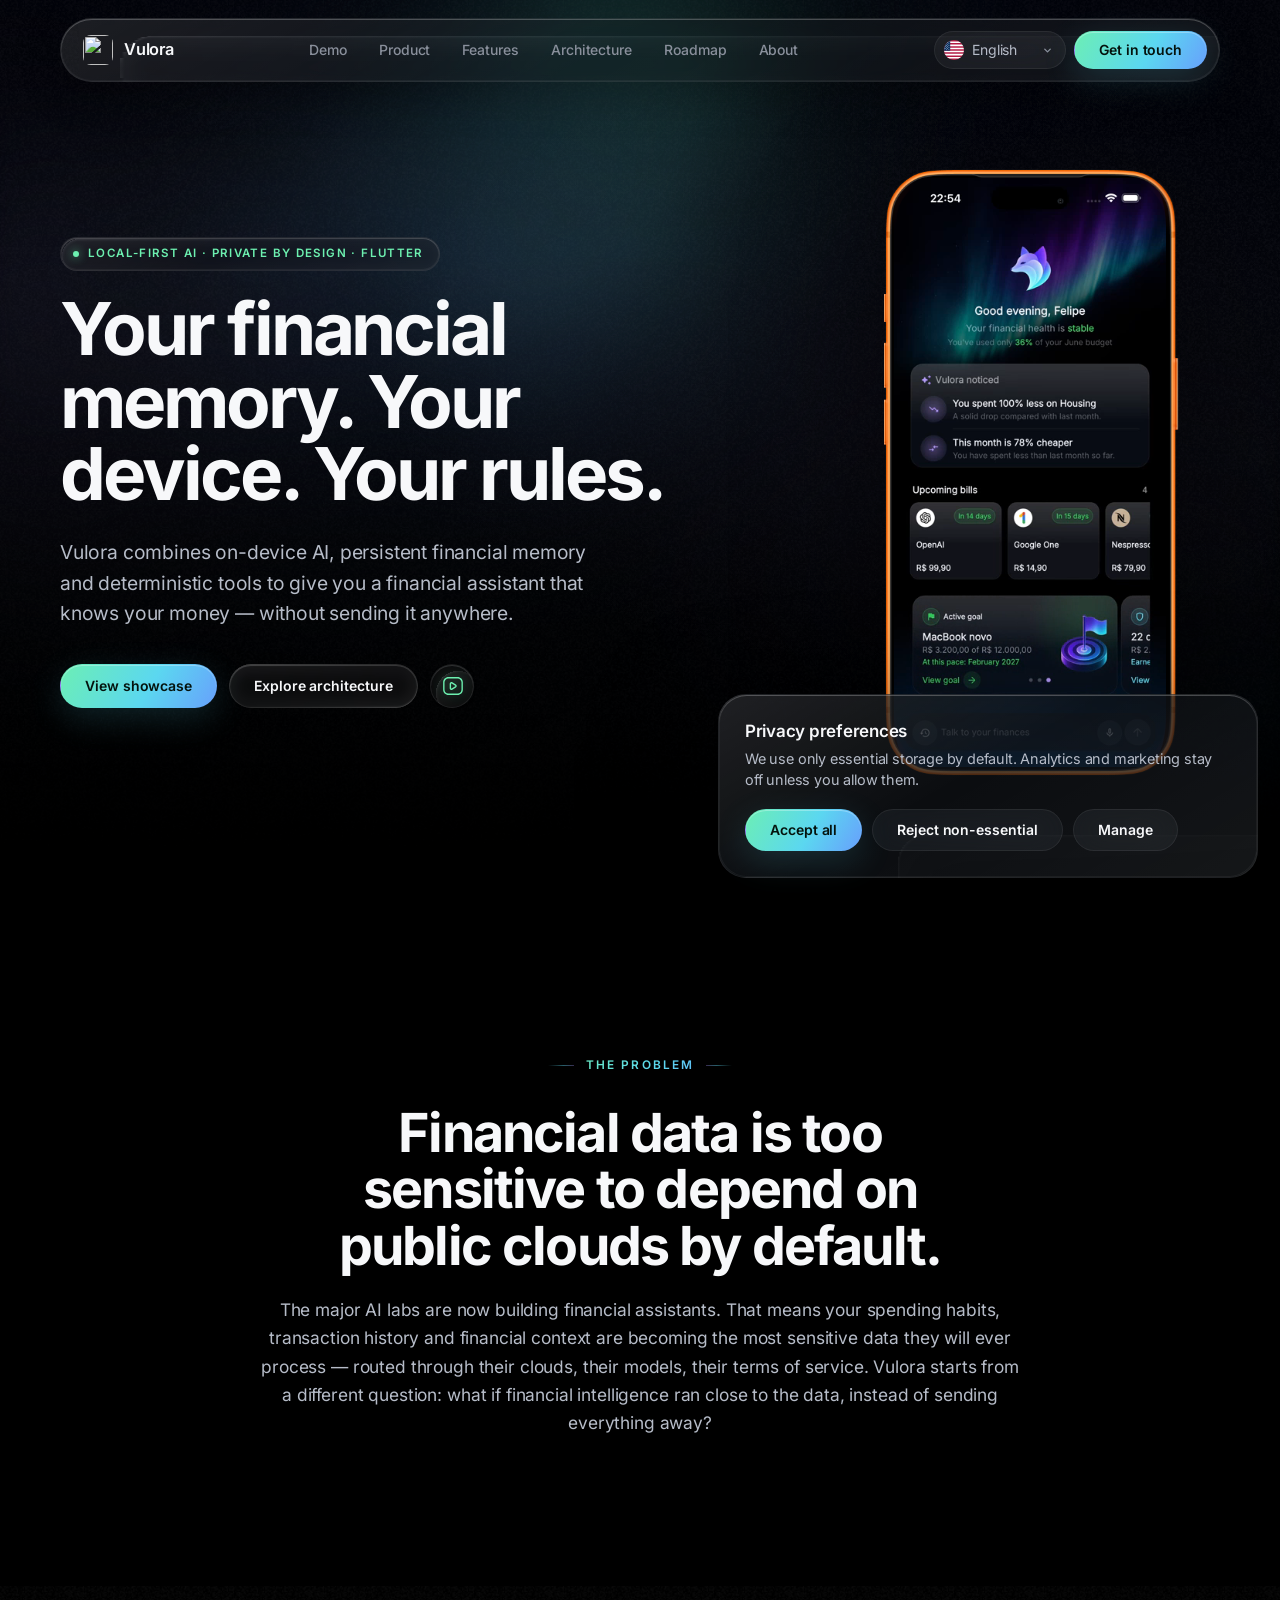
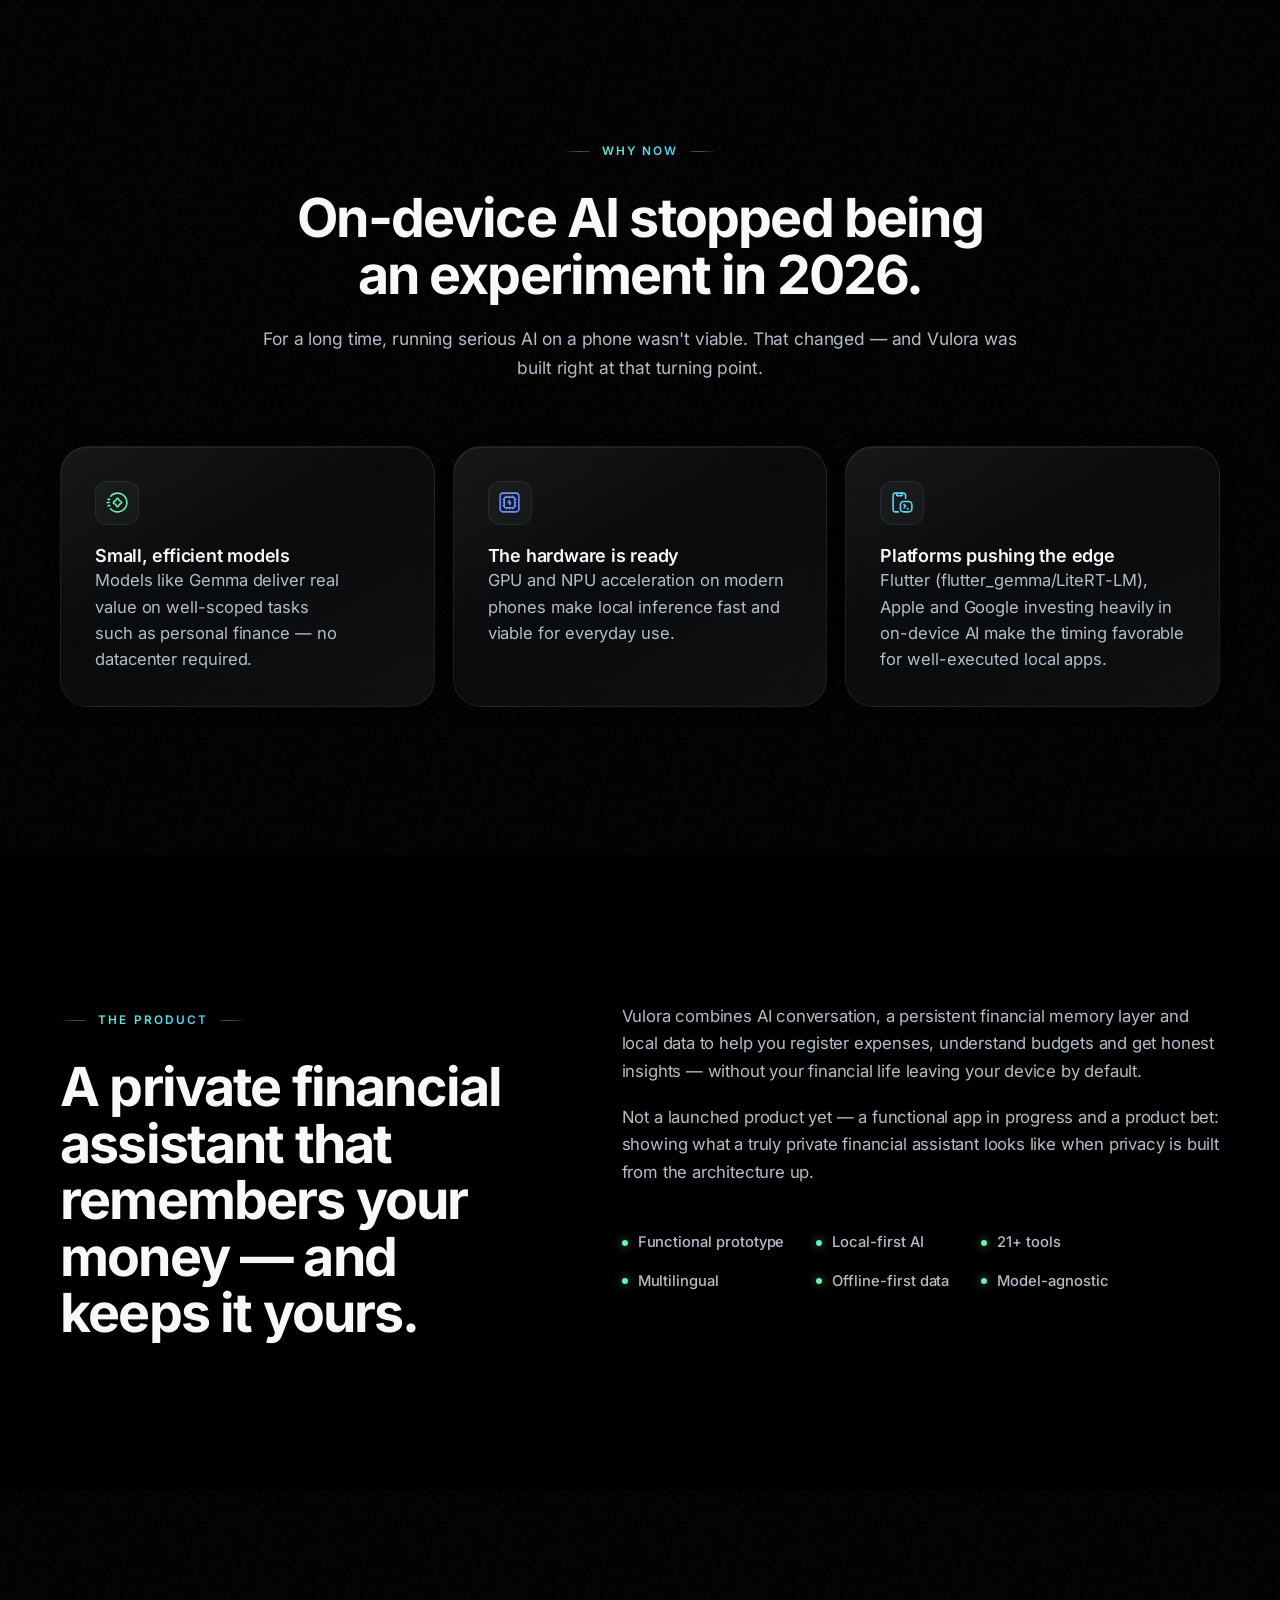
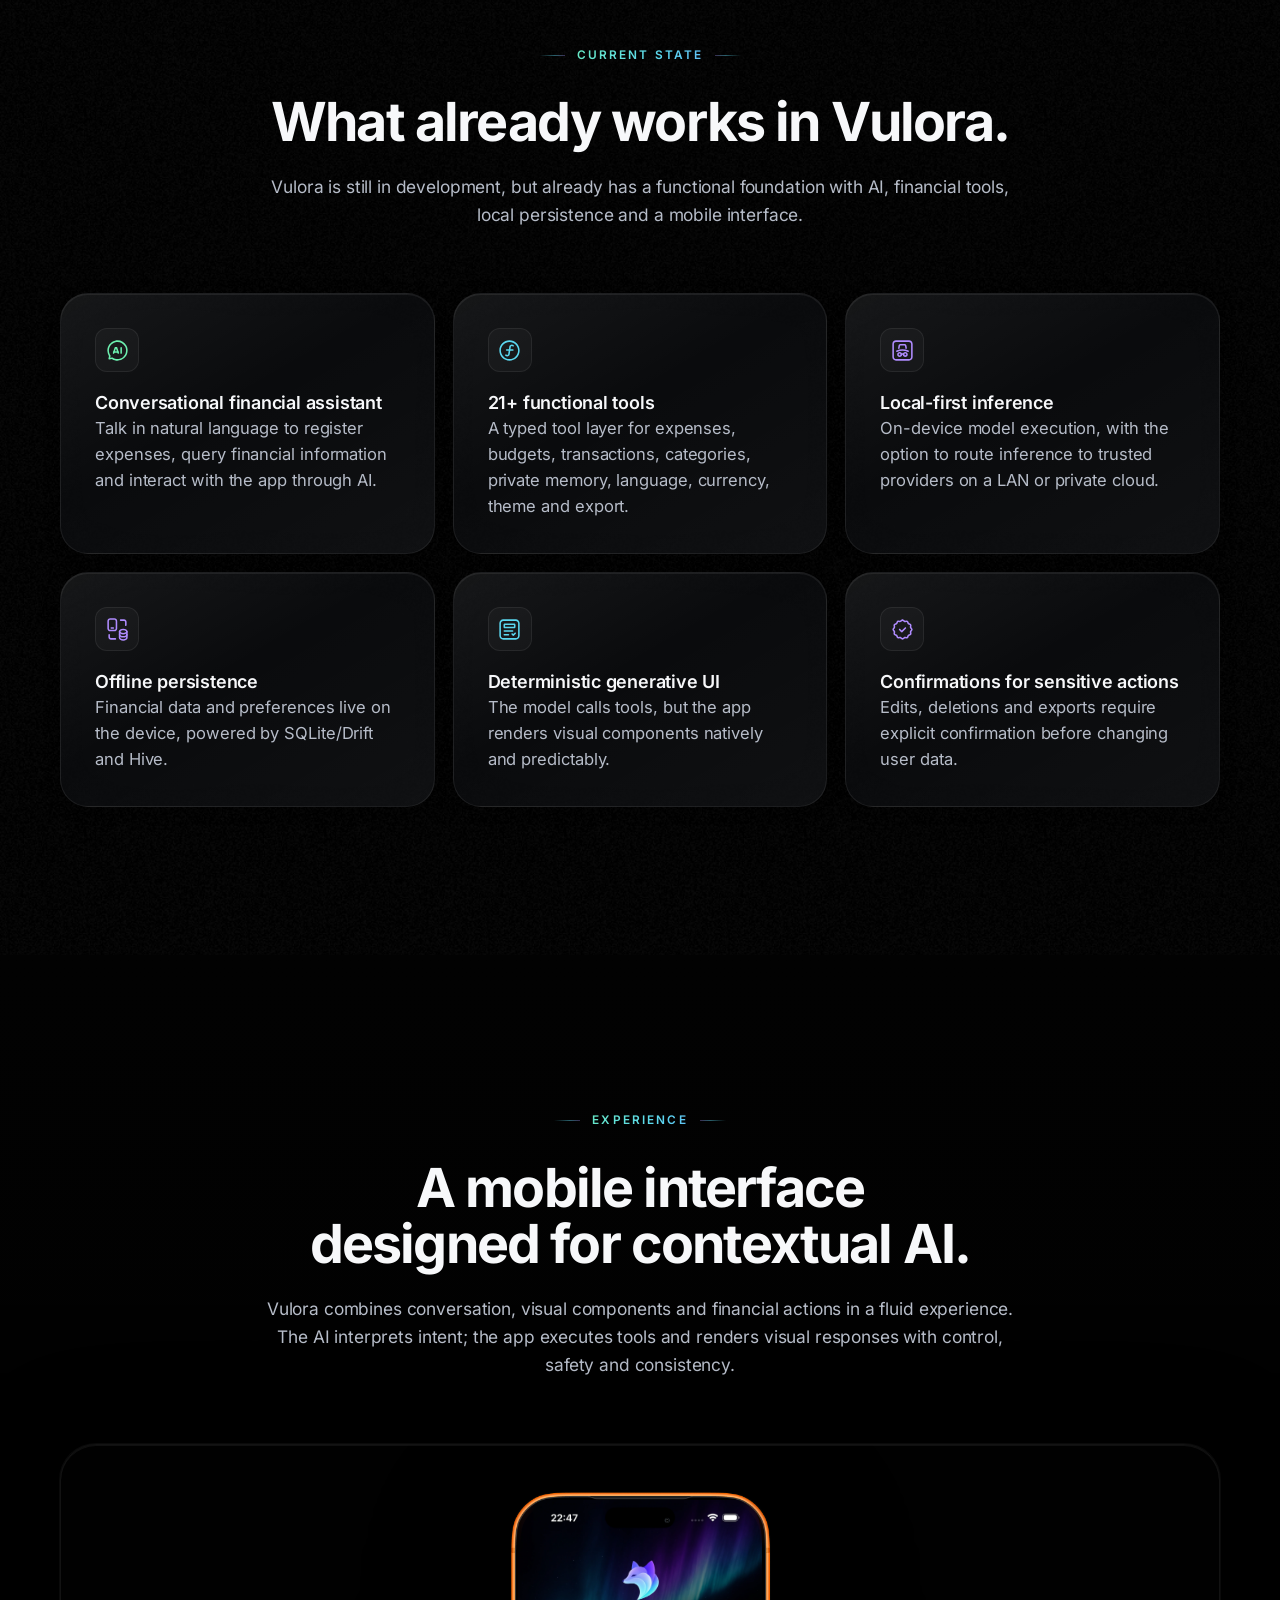
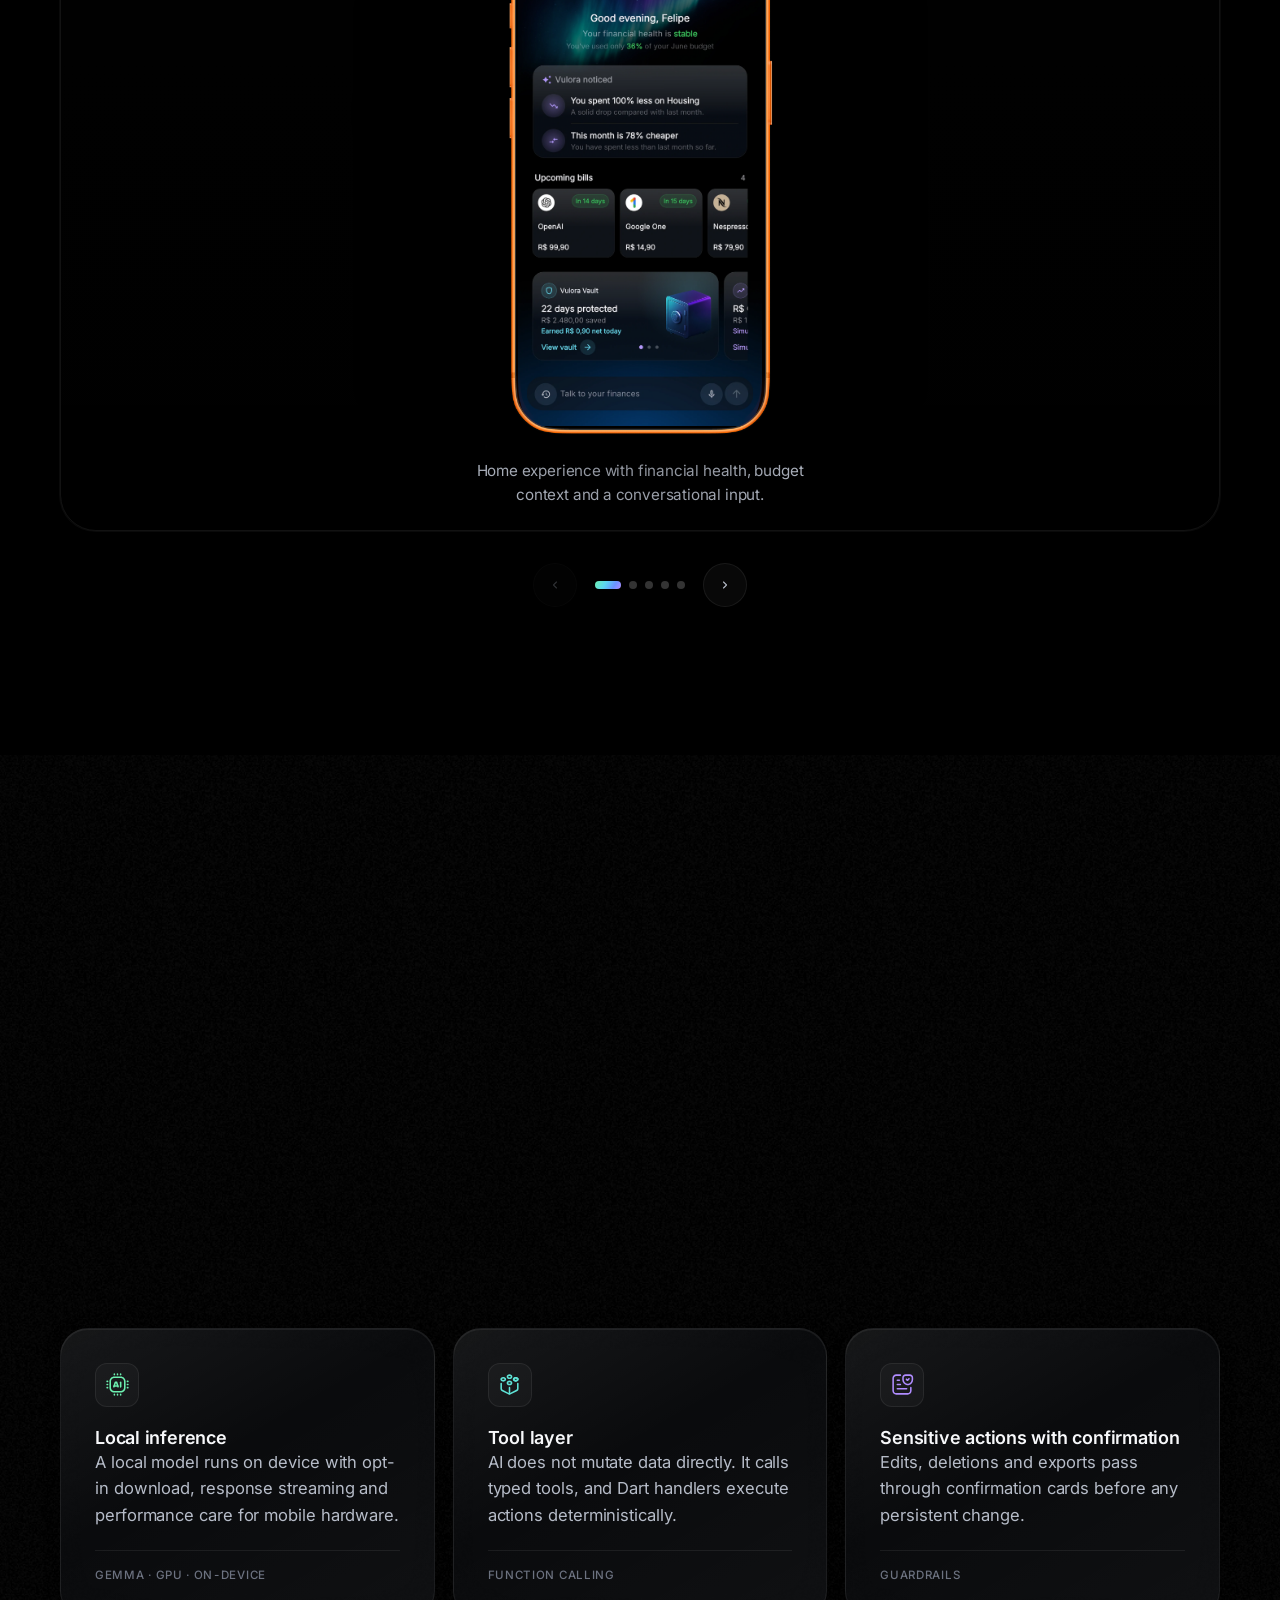
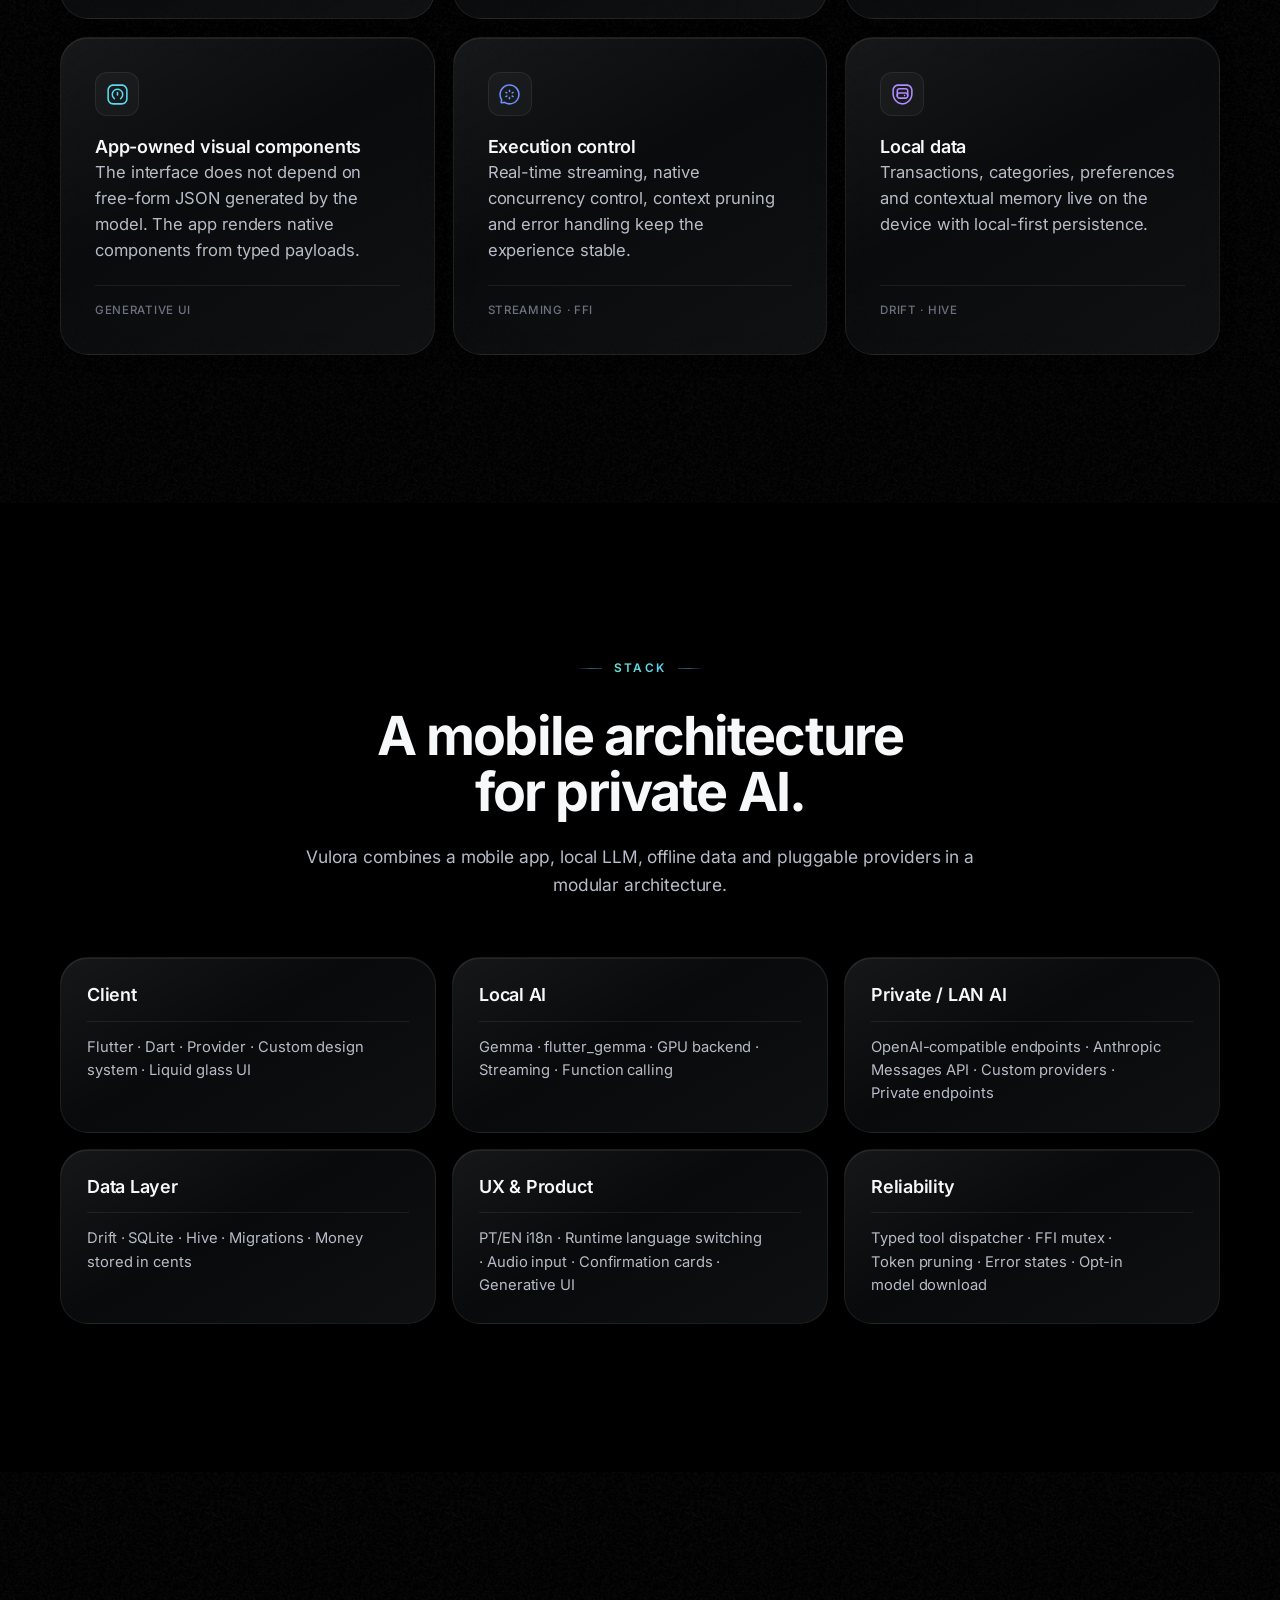
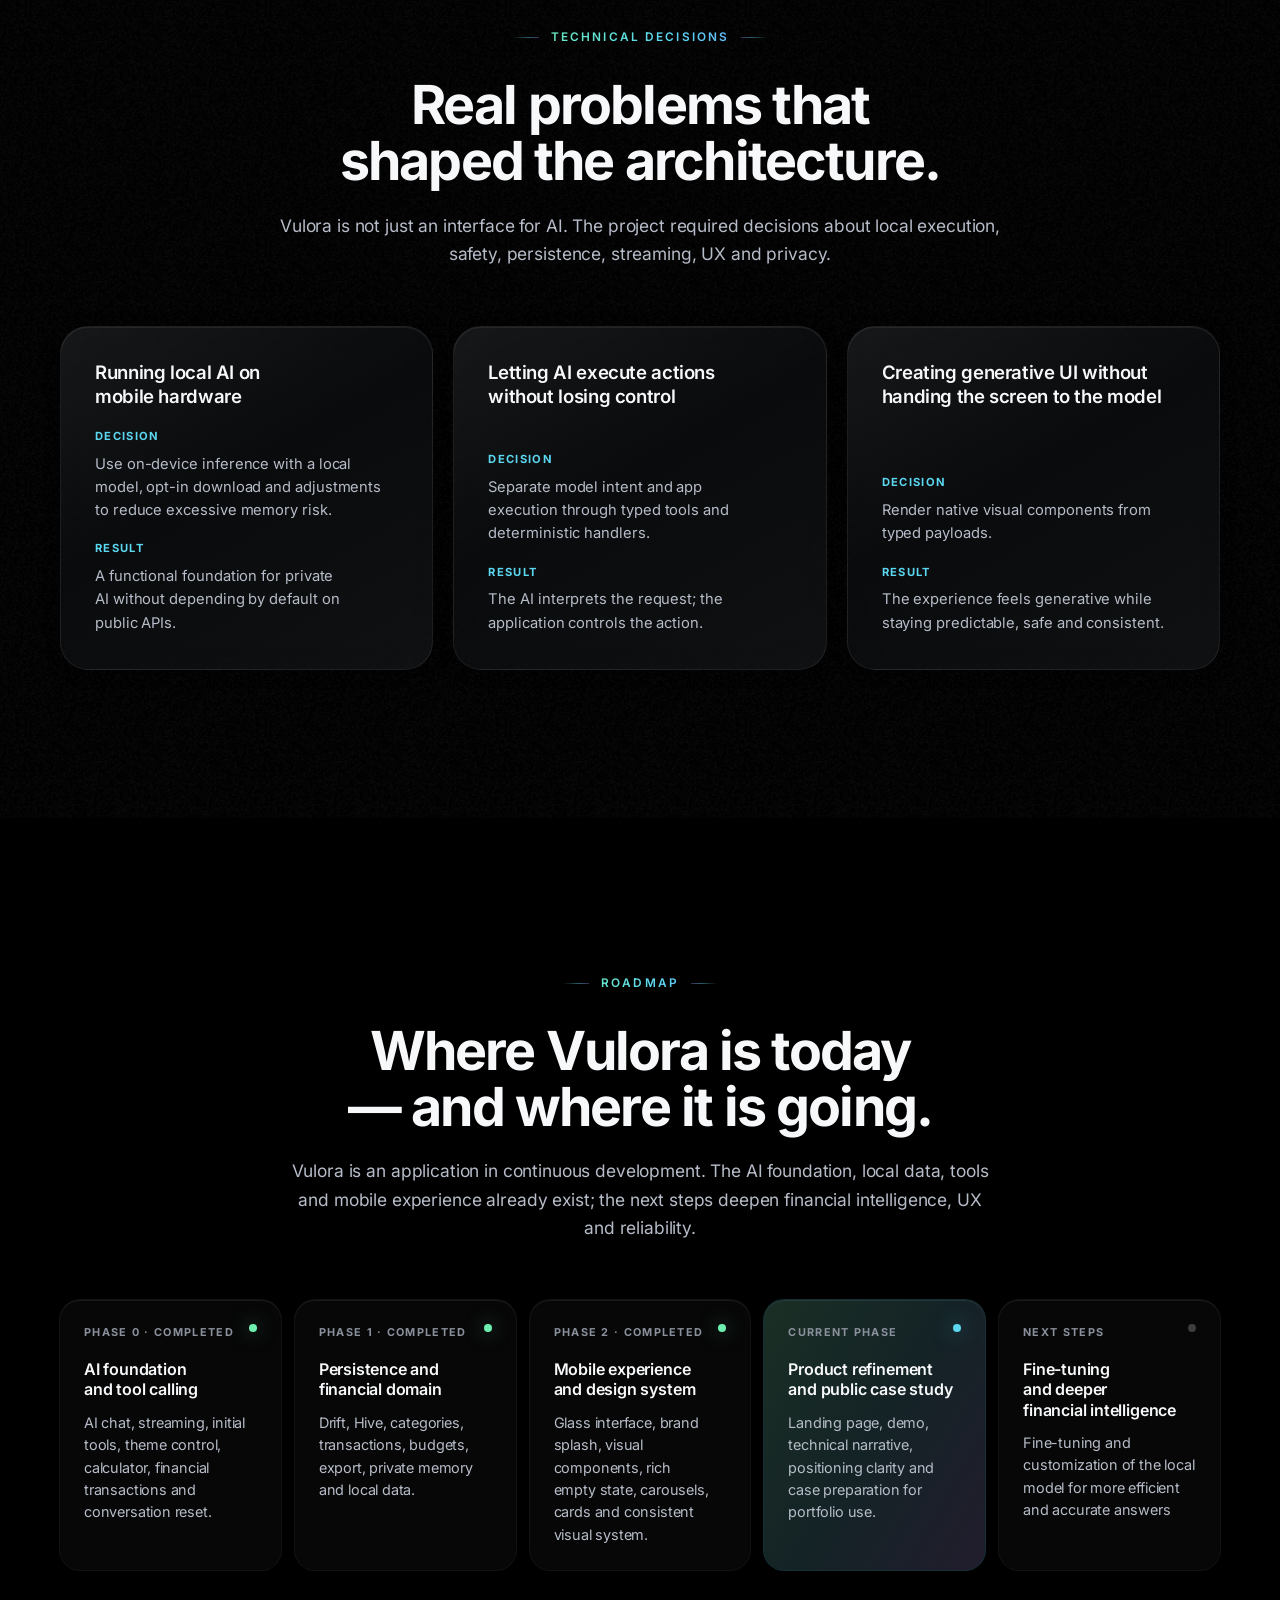
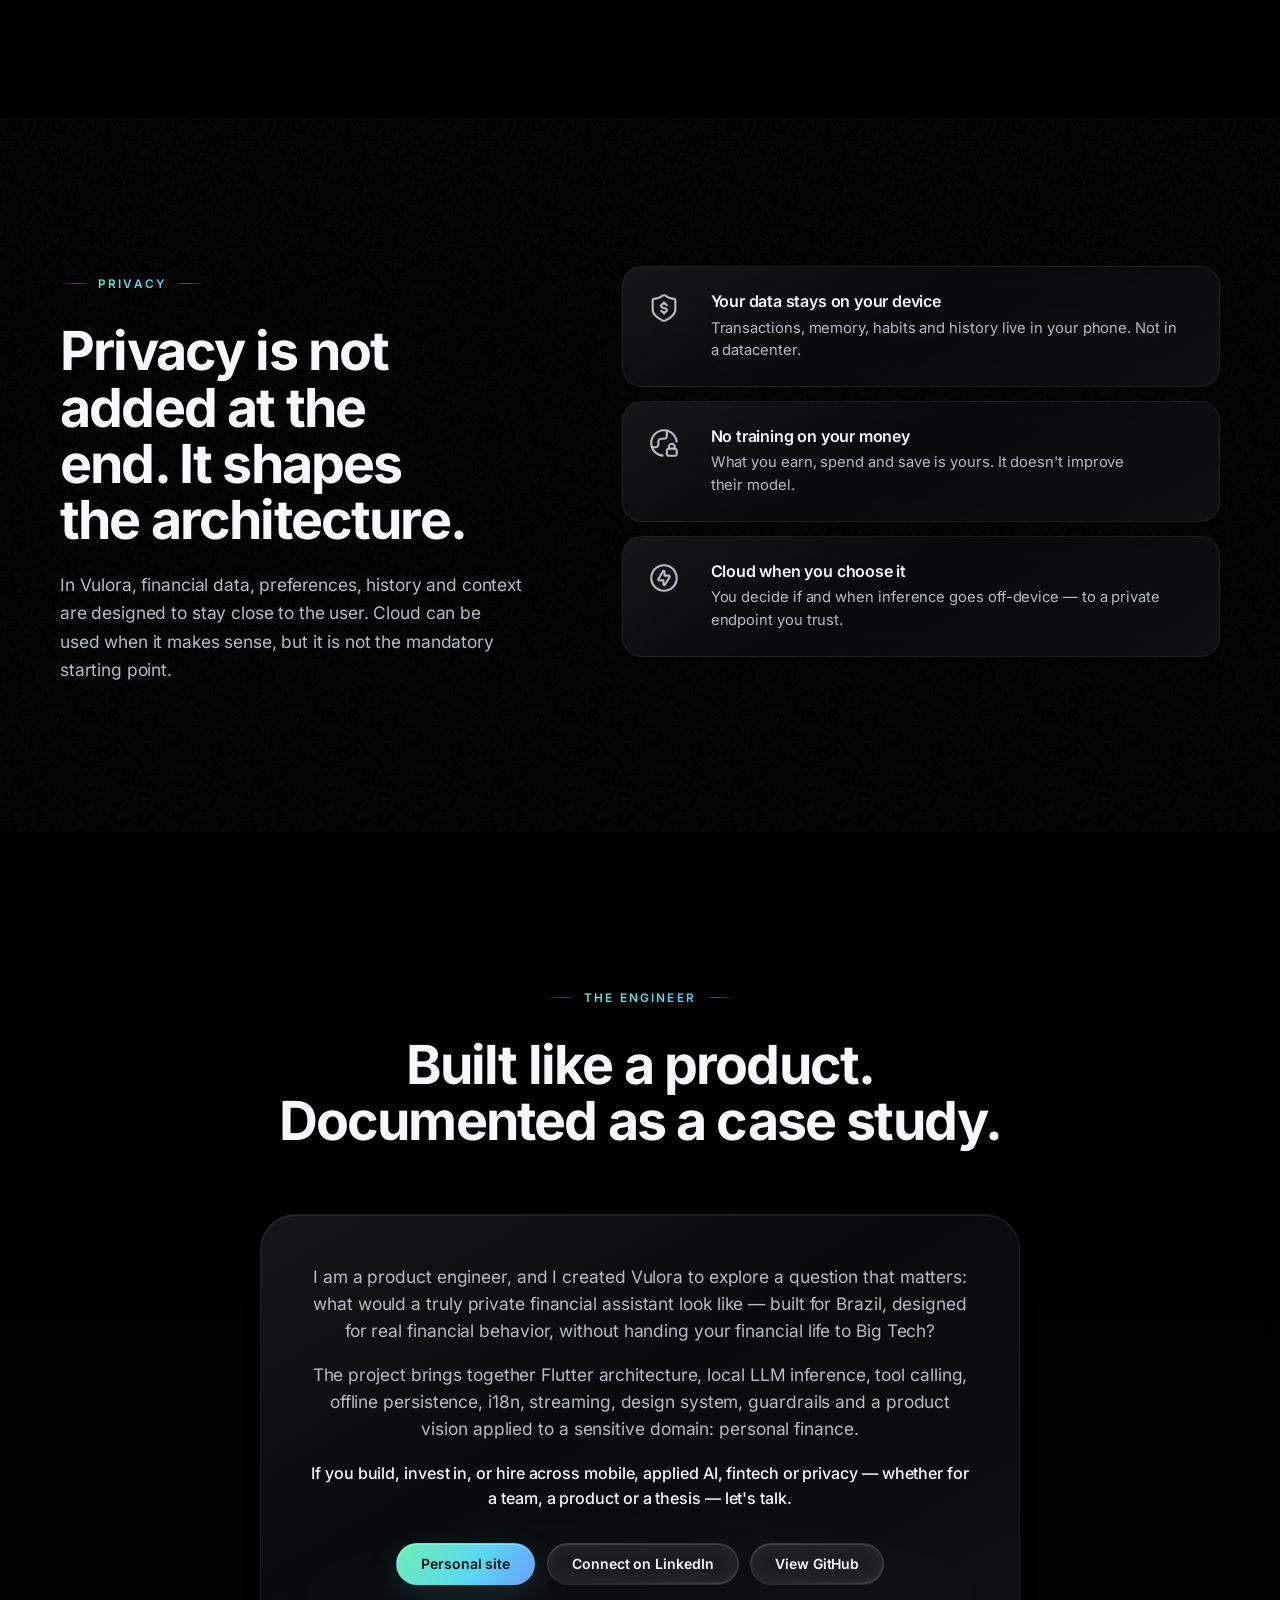
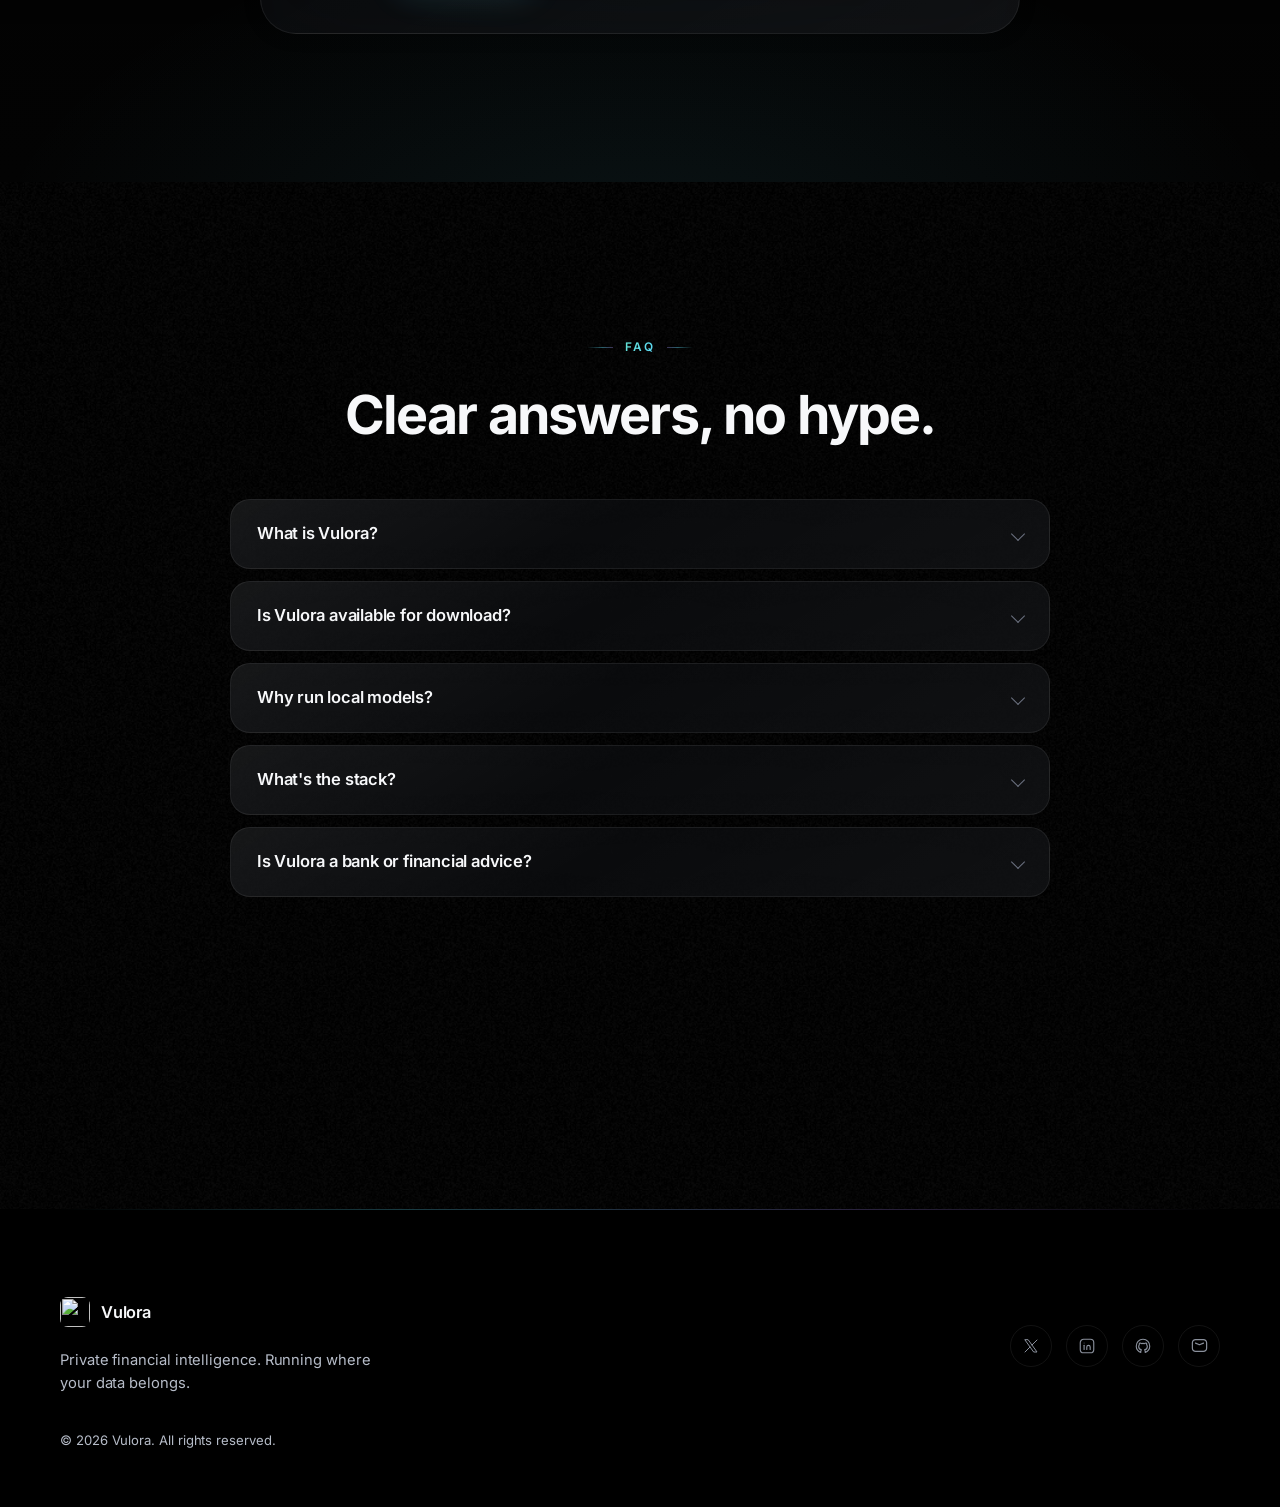
==== commit 1ac7ea00: "fix: melhorias estilização" ====
--- a/index.html
+++ b/index.html
@@ -97,21 +97,21 @@
           </div>
           <div class="hero-glow" aria-hidden="true"></div>
           <div class="container hero-grid">
-            <div class="hero-copy reveal" data-parallax="0.04">
-              <p class="badge" data-i18n="hero.badge">Local-first AI · Private by design · Flutter</p>
-              <h1 data-i18n="hero.title">Your financial memory. Your device. Your rules.</h1>
-              <p class="hero-subtitle" data-i18n="hero.subtitle">Vulora combines on-device AI, persistent financial memory and deterministic tools to give you a financial assistant that knows your money — without sending it anywhere.</p>
-              <div class="cta-row">
-                <a class="button button-primary" href="#showcase" data-magnetic data-i18n="hero.primaryCta">View showcase</a>
-                <a class="button button-secondary" href="#architecture" data-magnetic data-i18n="hero.secondaryCta">Explore architecture</a>
-                <button class="button button-secondary button-play" type="button" data-video-modal-trigger data-magnetic hidden>
-                  <span class="button-play__icon" aria-hidden="true">
-                    <svg viewBox="0 0 24 24" aria-hidden="true"><use href="assets/icons/myicons.svg#icon-play"></use></svg>
-                  </span>
-                  <span class="button-play__label" data-i18n="hero.tertiaryCta">Watch presentation</span>
-                </button>
-              </div>
-            </div>
+          <div class="hero-copy" data-parallax="0.04">
+            <p class="badge hero-stagger" data-i18n="hero.badge">Local-first AI · Private by design · Flutter</p>
+            <h1 class="hero-stagger" data-i18n="hero.title">Your financial memory. Your device. Your rules.</h1>
+            <p class="hero-subtitle hero-stagger" data-i18n="hero.subtitle">Vulora combines on-device AI, persistent financial memory and deterministic tools to give you a financial assistant that knows your money — without sending it anywhere.</p>
+            <div class="cta-row hero-stagger">
+              <a class="button button-primary" href="#showcase" data-magnetic data-i18n="hero.primaryCta">View showcase</a>
+              <a class="button button-secondary" href="#architecture" data-magnetic data-i18n="hero.secondaryCta">Explore architecture</a>
+              <button class="button button-secondary button-play" type="button" data-video-modal-trigger data-magnetic hidden>
+                <span class="button-play__icon" aria-hidden="true">
+                  <svg viewBox="0 0 24 24" aria-hidden="true"><use href="assets/icons/myicons.svg#icon-play"></use></svg>
+                </span>
+                <span class="button-play__label" data-i18n="hero.tertiaryCta">Watch presentation</span>
+              </button>
+            </div>
+          </div>
             <div class="phone-stage reveal" data-parallax="-0.05">
               <div class="device-mockup" aria-label="Vulora app preview" data-i18n-attr="aria-label:a11y.appPreview">
                 <div class="device-mockup__screen">
--- a/css/styles.css
+++ b/css/styles.css
@@ -107,11 +107,11 @@
 	--bg-elevated: #0c0e12;
 	--bg-deep: #02030a;
 
-	/* Text */
-	--text: #f5f6f8;
-	--text-secondary: #a7adb8;
-	--muted: #868c98;
-	--muted-2: #656b78;
+	/* Text — slightly lifted secondaries for premium readability (Linear/Vercel) */
+	--text: #f7f8fa;
+	--text-secondary: #b6bcc8;
+	--muted: #8a909c;
+	--muted-2: #6c7280;
 
 	/* Aurora palette — soft, never neon */
 	--green: #6df0b0;
@@ -284,9 +284,9 @@
 	z-index: 0;
 	pointer-events: none;
 	/* Normal blending (no mix-blend-mode): blend modes force the whole viewport
-     to flatten together with the cards' backdrop-filter, which produced a
-     "ghost" blurred rectangle over the cards on hover and was expensive to
-     composite. Opacity dialed down to keep the grain subtle without the blend. */
+      to flatten together with the cards' backdrop-filter, which produced a
+      "ghost" blurred rectangle over the cards on hover and was expensive to
+      composite. Opacity dialed down to keep the grain subtle without the blend. */
 	opacity: 0.04;
 	background-image: url("data:image/svg+xml,%3Csvg viewBox='0 0 256 256' xmlns='http://www.w3.org/2000/svg'%3E%3Cfilter id='n'%3E%3CfeTurbulence type='fractalNoise' baseFrequency='0.9' numOctaves='3' stitchTiles='stitch'/%3E%3C/filter%3E%3Crect width='100%25' height='100%25' filter='url(%23n)' opacity='0.5'/%3E%3C/svg%3E");
 }
@@ -714,6 +714,20 @@
 		linear-gradient(180deg, var(--bg-deep) 0%, #04060a 55%, var(--bg) 100%);
 }
 
+/* Paper grain inside the hero — painted above the dark base gradient but
+   below the aurora canvas/mist/glow, so the aurora reads on top of the grain
+   instead of being masked by it. Matches the grain used on other sections. */
+.hero-bg::before {
+	content: "";
+	position: absolute;
+	inset: 0;
+	background-image: var(--noise-image);
+	background-repeat: repeat;
+	background-size: 240px 240px;
+	opacity: var(--noise-opacity);
+	pointer-events: none;
+}
+
 .hero-three,
 .hero-material {
 	position: absolute;
@@ -791,6 +805,45 @@
 	will-change: transform;
 }
 
+/* Staggered hero entrance — keyframe (not transition) so it fires when the
+   pre-i18n veil lifts, after `motion-ready` is set. Each child composes in
+   semantic order: badge → headline → subtitle → CTAs. `backwards` fill keeps
+   each element at its starting opacity/transform until its delay elapses. */
+html:not(.pre-i18n) .hero-stagger {
+	animation: hero-stagger-in 900ms var(--ease-out) backwards;
+}
+html:not(.pre-i18n) .hero-stagger:nth-child(1) {
+	animation-delay: 60ms;
+}
+html:not(.pre-i18n) .hero-stagger:nth-child(2) {
+	animation-delay: 200ms;
+}
+html:not(.pre-i18n) .hero-stagger:nth-child(3) {
+	animation-delay: 340ms;
+}
+html:not(.pre-i18n) .hero-stagger:nth-child(4) {
+	animation-delay: 480ms;
+}
+
+@keyframes hero-stagger-in {
+	from {
+		opacity: 0;
+		transform: translateY(16px);
+		filter: blur(6px);
+	}
+	to {
+		opacity: 1;
+		transform: translateY(0);
+		filter: blur(0);
+	}
+}
+
+@media (prefers-reduced-motion: reduce) {
+	.hero-stagger {
+		animation: none !important;
+	}
+}
+
 .badge {
 	display: inline-flex;
 	align-items: center;
@@ -832,13 +885,47 @@
 }
 
 .eyebrow {
-	display: inline-block;
+	display: inline-flex;
+	align-items: center;
+	justify-content: center;
+	gap: 12px;
 	color: var(--cyan);
 	font-size: 0.74rem;
 	font-weight: 600;
-	letter-spacing: 0.16em;
+	letter-spacing: 0.18em;
 	text-transform: uppercase;
-	margin-bottom: 18px;
+	margin-bottom: 20px;
+	background: var(--accent-gradient);
+	background-size: 160% 160%;
+	-webkit-background-clip: text;
+	background-clip: text;
+	-webkit-text-fill-color: transparent;
+	color: transparent;
+}
+
+/* Tracing hairlines flanking the eyebrow — Linear/Vercel-style marker */
+.eyebrow::before,
+.eyebrow::after {
+	content: "";
+	flex: 0 0 auto;
+	width: 26px;
+	height: 1px;
+	background: linear-gradient(
+		90deg,
+		transparent,
+		rgba(91, 215, 240, 0.55) 60%,
+		rgba(176, 140, 255, 0.4)
+	);
+	opacity: 0.8;
+}
+
+.eyebrow::after {
+	background: linear-gradient(
+		90deg,
+		rgba(176, 140, 255, 0.4),
+		rgba(91, 215, 240, 0.55) 40%,
+		transparent
+	);
 }
 
 h1,
@@ -851,19 +938,19 @@
 
 h1 {
 	max-width: 660px;
-	font-size: clamp(2.9rem, 6.6vw, 4.2rem);
-	line-height: 1.01;
+	font-size: clamp(2.85rem, 7vw, 4.55rem);
+	line-height: 1;
 	font-weight: 700;
-	letter-spacing: -0.038em;
+	letter-spacing: -0.042em;
 	text-wrap: balance;
 }
 
 h2 {
 	margin-top: 10px;
-	font-size: clamp(2rem, 4vw, 3.3rem);
-	line-height: 1.06;
+	font-size: clamp(2rem, 4.2vw, 3.5rem);
+	line-height: 1.05;
 	font-weight: 700;
-	letter-spacing: -0.032em;
+	letter-spacing: -0.034em;
 	text-wrap: balance;
 }
 
@@ -877,11 +964,11 @@
 
 .hero-subtitle {
 	max-width: 540px;
-	margin-top: 24px;
+	margin-top: 26px;
 	color: var(--text-secondary);
-	font-size: clamp(1.05rem, 1.5vw, 1.22rem);
-	line-height: 1.55;
-	letter-spacing: -0.008em;
+	font-size: clamp(1.06rem, 1.5vw, 1.24rem);
+	line-height: 1.58;
+	letter-spacing: -0.009em;
 	font-weight: 400;
 	text-wrap: pretty;
 }
@@ -890,7 +977,7 @@
 	margin-top: 22px;
 	color: var(--text-secondary);
 	font-size: 1.08rem;
-	line-height: 1.62;
+	line-height: 1.64;
 	letter-spacing: -0.008em;
 	text-wrap: pretty;
 }
@@ -911,6 +998,7 @@
 /* Play button — circular by default, reveals its label on hover/focus */
 .button-play {
 	min-width: 44px;
+	min-height: 44px;
 	padding: 0 10px;
 	gap: 0;
 }
@@ -925,6 +1013,7 @@
 .button-play__icon svg {
 	width: 22px;
 	height: 22px;
+	transform: translateX(1px);
 	color: #6df0b0;
 	fill: currentColor;
 	stroke: none;
@@ -1163,6 +1252,7 @@
 	padding: 148px 0;
 	position: relative;
 	isolation: isolate;
+	scroll-margin-top: 110px;
 }
 
 .product-copy {
@@ -1202,8 +1292,10 @@
 	box-shadow: 0 0 10px rgba(109, 240, 176, 0.7);
 }
 
-/* Alternate film grain for long narrative sections. */
-main > section:nth-of-type(even)::before {
+/* Alternate film grain for long narrative sections. The hero is excluded —
+   its noise is layered inside .hero-bg (below the aurora canvas) so both the
+   grain and the aurora stay visible instead of the grain masking the glow. */
+main > section:nth-of-type(odd):not(.hero)::before {
 	content: "";
 	position: absolute;
 	inset: 0;
@@ -1212,12 +1304,12 @@
 	background-repeat: repeat;
 	background-size: 240px 240px;
 	/* Normal blending — see .site-shell::before. Avoids flattening the section
-     together with the cards' backdrop-filter (the hover "ghost" rectangle). */
+      together with the cards' backdrop-filter (the hover "ghost" rectangle). */
 	opacity: var(--noise-opacity);
 	pointer-events: none;
 }
 
-main > section:nth-of-type(even) > * {
+main > section:nth-of-type(odd):not(.hero) > * {
 	position: relative;
 	z-index: 1;
 }
@@ -1387,9 +1479,9 @@
 .glass-card {
 	position: relative;
 	/* Own stacking context so the backdrop-filter is composited in isolation and
-     cannot flatten with the page-wide mix-blend-mode noise layers — that
-     flattening is what made the blur "ghost" across the whole section on hover
-     (and made hovering/scrolling expensive). */
+      cannot flatten with the page-wide mix-blend-mode noise layers — that
+      flattening is what made the blur "ghost" across the whole section on hover
+      (and made hovering/scrolling expensive). */
 	isolation: isolate;
 	border: var(--border-hairline);
 	border-radius: var(--radius-lg);
@@ -1397,18 +1489,32 @@
 	-webkit-backdrop-filter: blur(34px) saturate(160%);
 	backdrop-filter: blur(34px) saturate(160%);
 	box-shadow: var(--shadow-sm), var(--shadow-inset);
-	transition:
-		transform 600ms var(--ease),
-		border-color var(--transition),
-		background var(--transition),
-		box-shadow var(--transition);
+	transition-property: transform, border-color, background, box-shadow;
+	transition-duration: 600ms;
+	transition-timing-function: var(--ease);
 	min-height: 220px;
 	padding: 34px;
 }
 
+.glass-card::after {
+	content: "";
+	position: absolute;
+	inset: 0;
+	border-radius: inherit;
+	pointer-events: none;
+	background: radial-gradient(
+		ellipse 80% 60% at 50% 0%,
+		rgba(91, 215, 240, 0.12),
+		transparent 70%
+	);
+	opacity: 0;
+	transition: opacity 600ms var(--ease);
+	z-index: -1;
+}
+
 .glass-card:hover {
 	transform: translateY(-3px);
-	border-color: rgba(255, 255, 255, 0.11);
+	border-color: rgba(255, 255, 255, 0.12);
 	background:
 		linear-gradient(
 			150deg,
@@ -1417,7 +1523,15 @@
 			rgba(255, 255, 255, 0.05) 100%
 		),
 		rgba(12, 14, 18, 0.62);
-	box-shadow: var(--shadow), var(--shadow-inset);
+	box-shadow:
+		0 0 0 1px rgba(91, 215, 240, 0.14),
+		0 28px 80px rgba(0, 0, 0, 0.52),
+		0 0 48px rgba(91, 215, 240, 0.08),
+		inset 0 1px 0 rgba(255, 255, 255, 0.09);
+}
+
+.glass-card:hover::after {
+	opacity: 1;
 }
 
 .glass-card p,
@@ -1451,11 +1565,16 @@
 	color: var(--text-secondary);
 	fill: currentColor;
 	stroke: none;
+	transition: filter var(--transition);
 }
 
 .glass-card:hover .card-icon {
 	border-color: rgba(255, 255, 255, 0.1);
 	background: rgba(255, 255, 255, 0.05);
+}
+
+.glass-card:hover .card-icon svg {
+	filter: drop-shadow(0 0 10px rgba(91, 215, 240, 0.35));
 }
 
 .card-icon.ask svg {
@@ -1564,6 +1683,10 @@
 	border-radius: var(--radius-xl);
 	outline: none;
 	border: var(--border-hairline);
+	box-shadow:
+		0 0 0 1px rgba(255, 255, 255, 0.04),
+		0 40px 120px rgba(0, 0, 0, 0.5),
+		inset 0 1px 0 rgba(255, 255, 255, 0.06);
 }
 
 .showcase-viewport:focus-visible {
@@ -1858,8 +1981,26 @@
 /* ----------------------------------------------------------- footer */
 
 .site-footer {
-	padding: 72px 0 48px;
-	border-top: var(--border-hairline);
+	position: relative;
+	padding: 88px 0 56px;
+}
+
+/* Gradient hairline replaces the flat top border — premium section divider */
+.site-footer::before {
+	content: "";
+	position: absolute;
+	top: 0;
+	left: 50%;
+	transform: translateX(-50%);
+	width: min(1160px, calc(100% - 56px));
+	height: 1px;
+	background: linear-gradient(
+		90deg,
+		transparent,
+		rgba(91, 215, 240, 0.28) 30%,
+		rgba(176, 140, 255, 0.24) 70%,
+		transparent
+	);
 }
 
 .footer-grid {
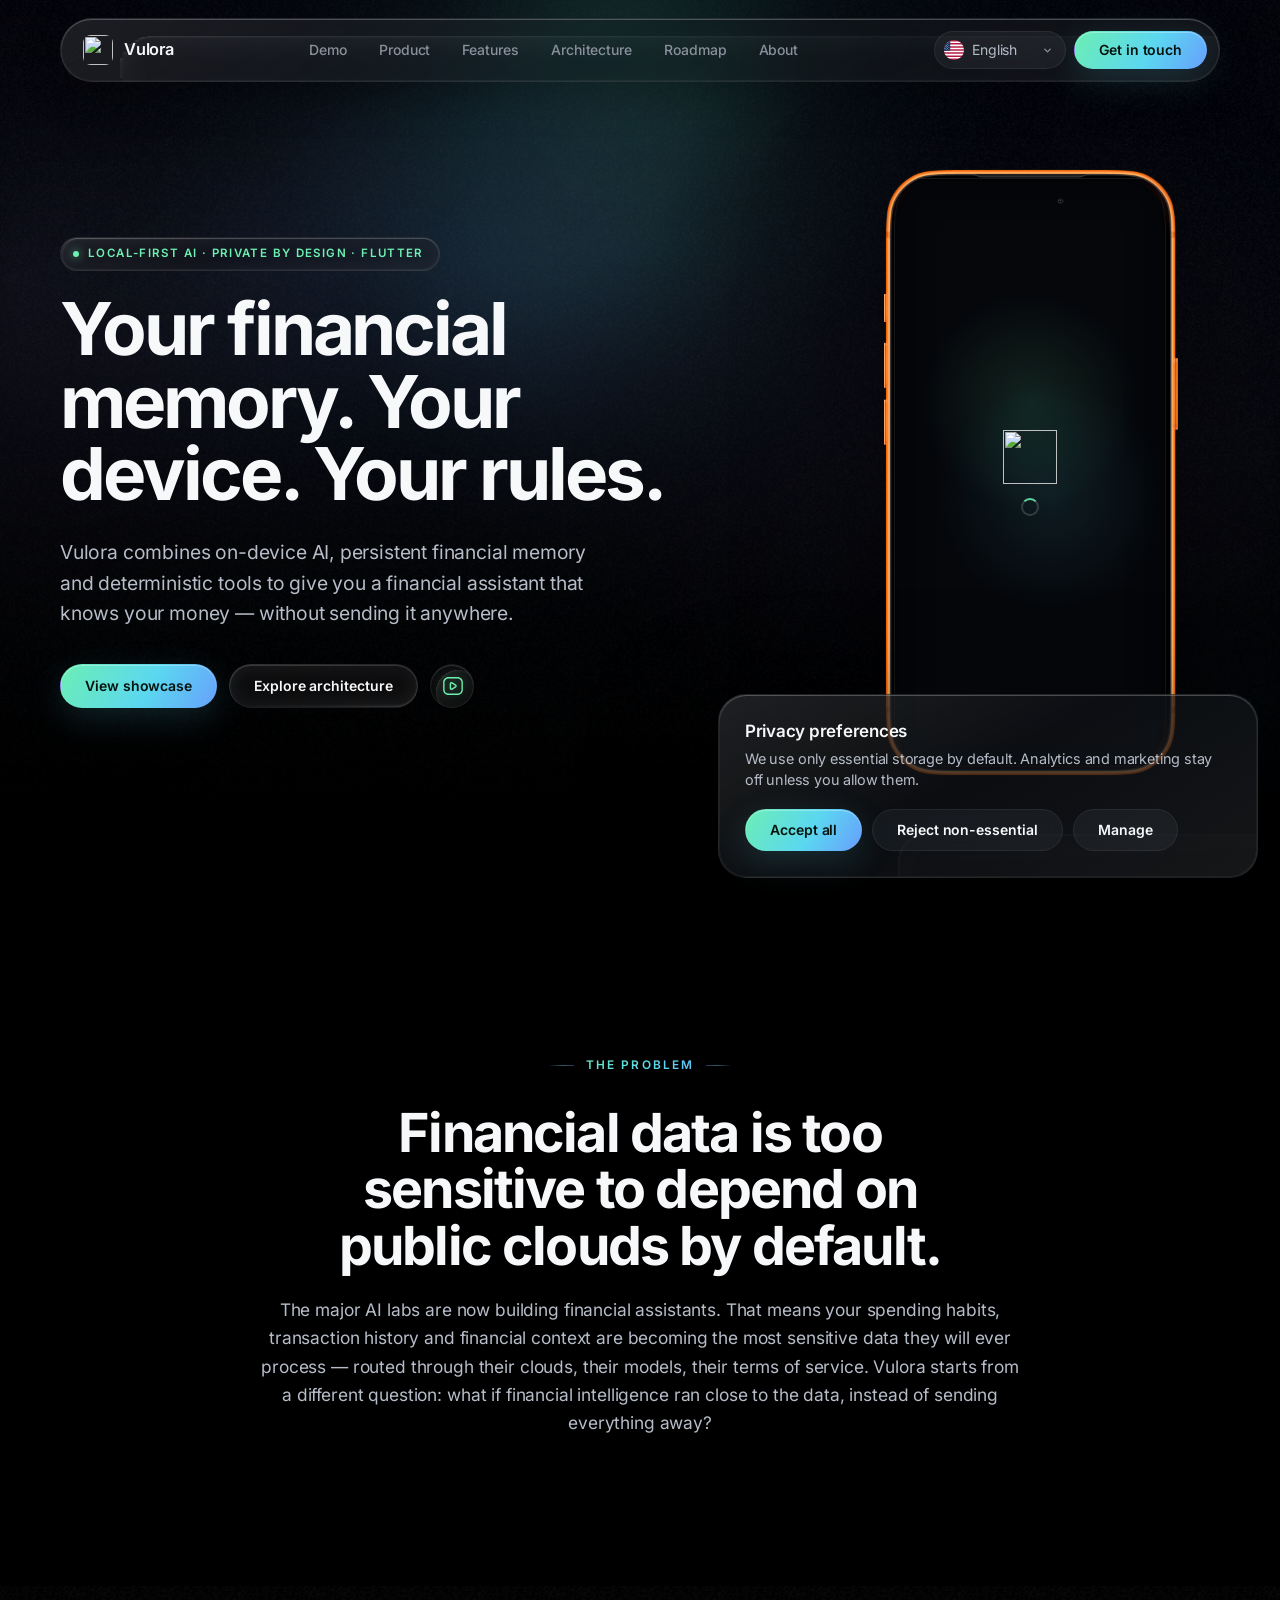
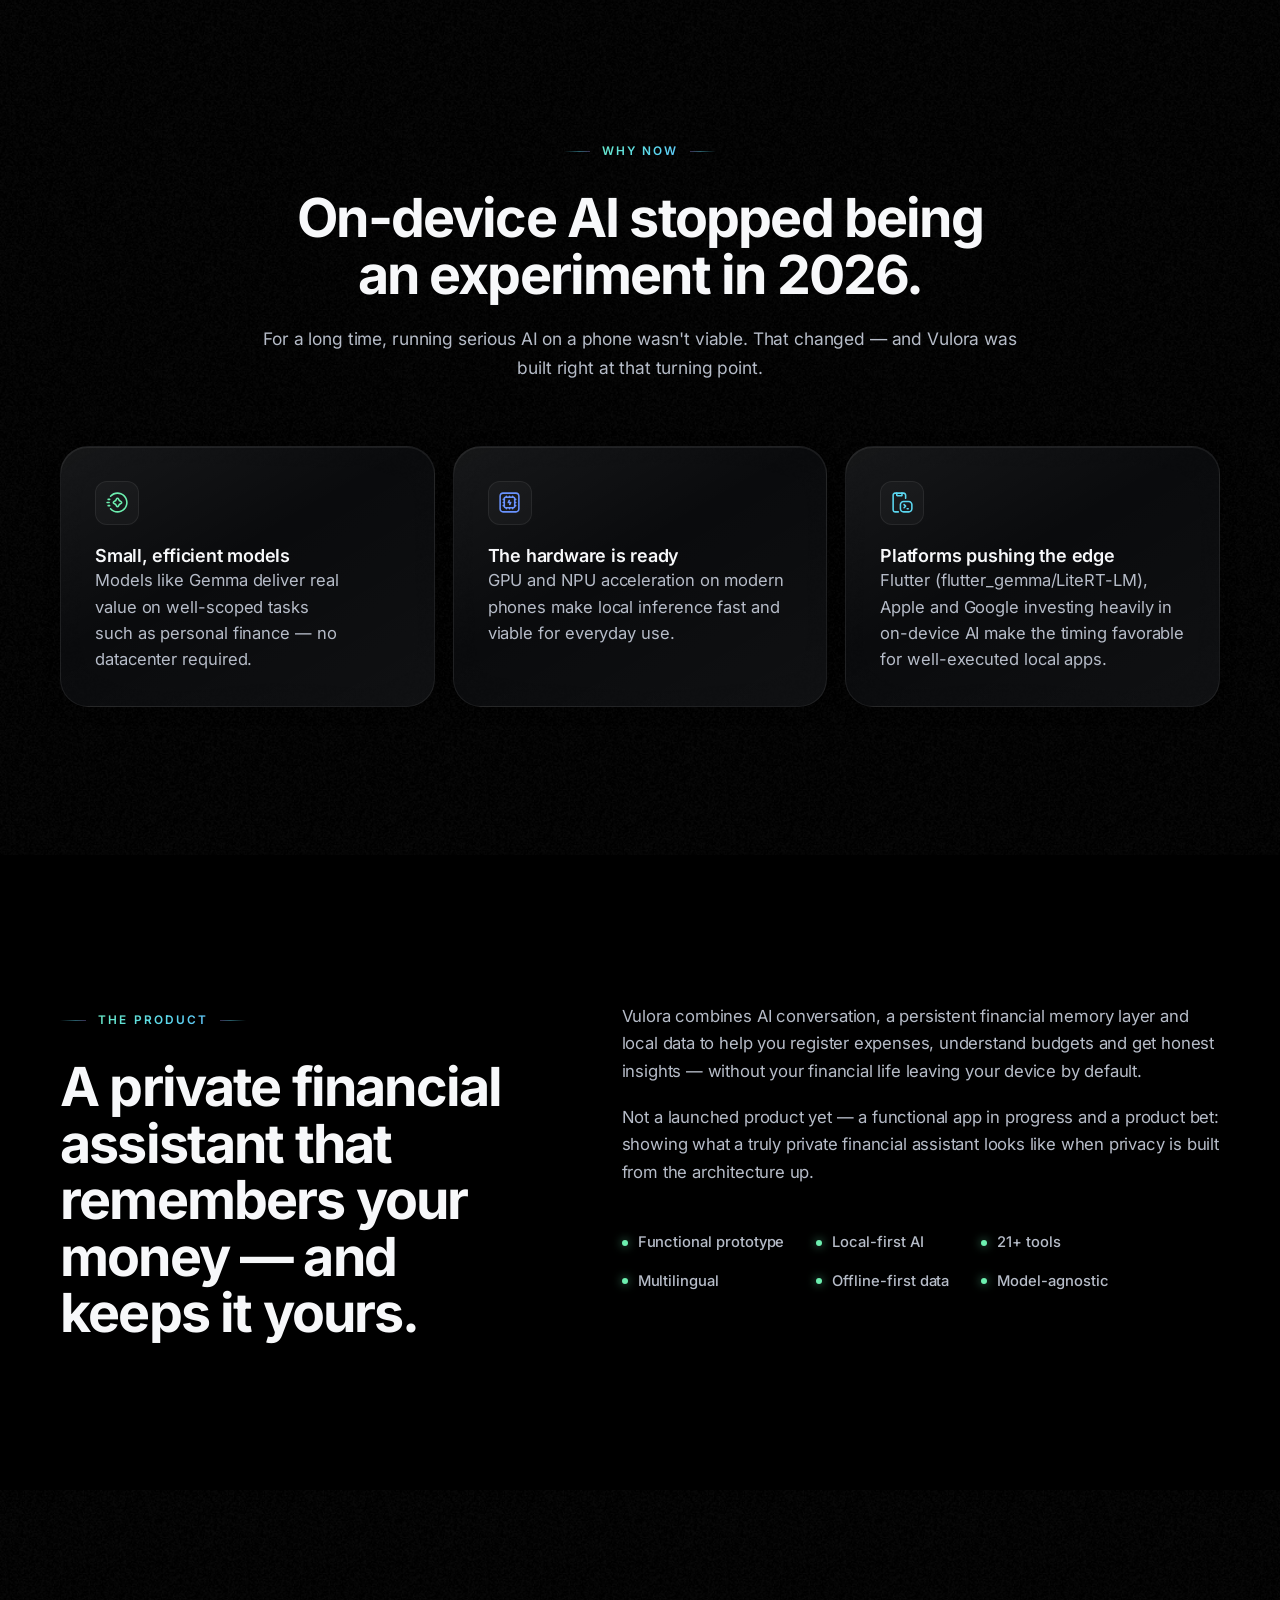
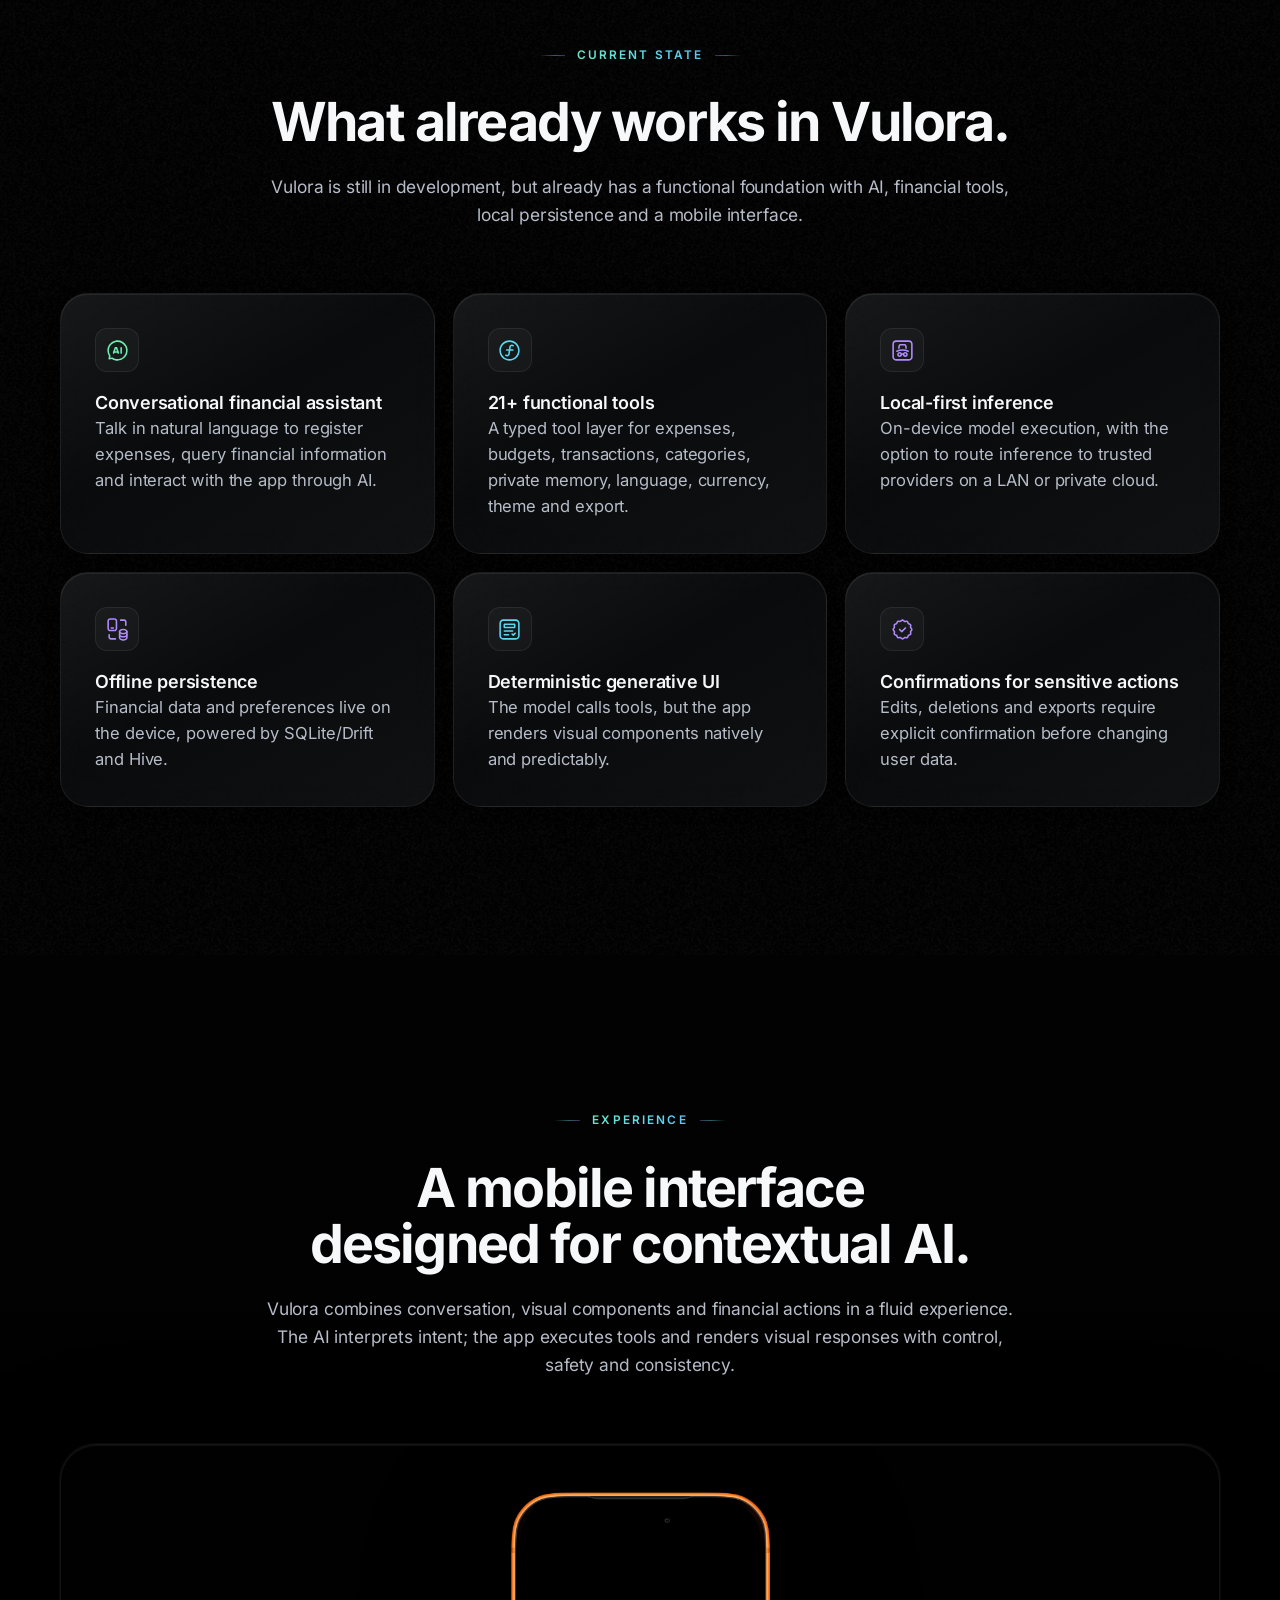
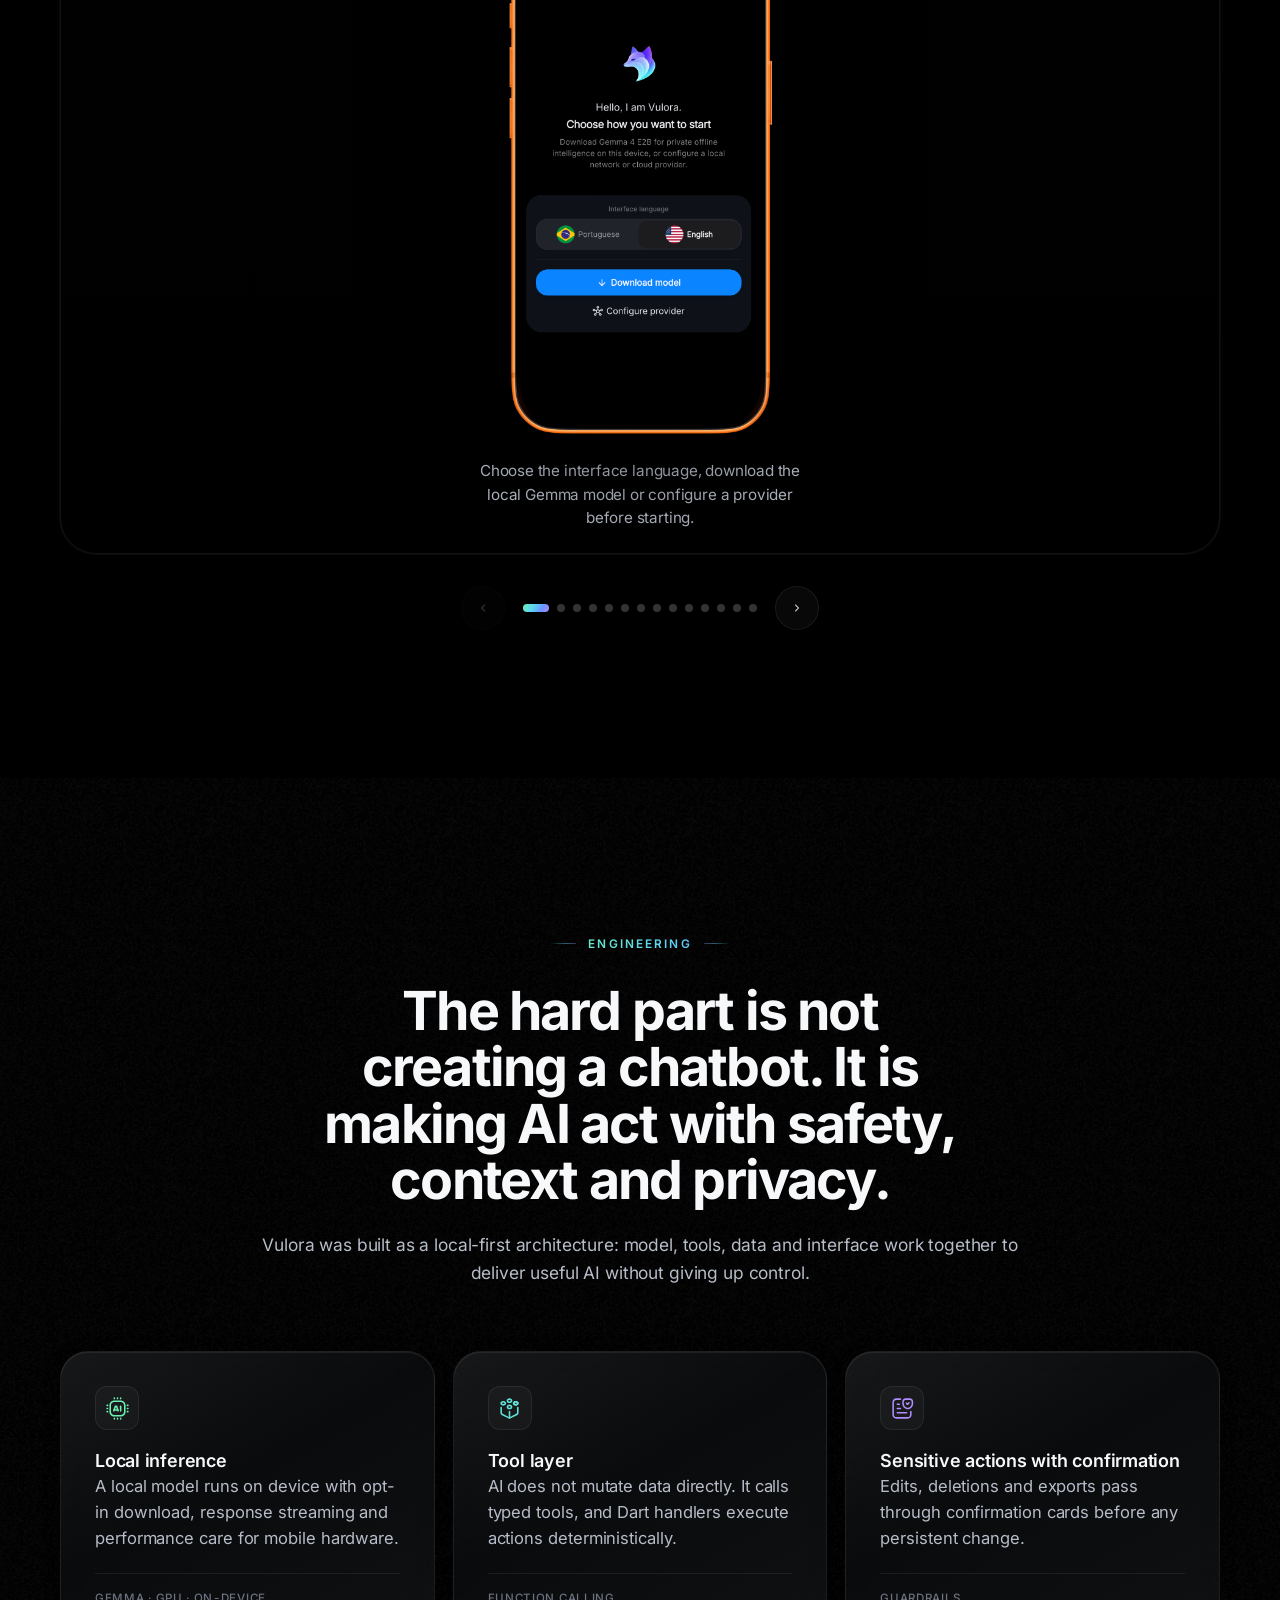
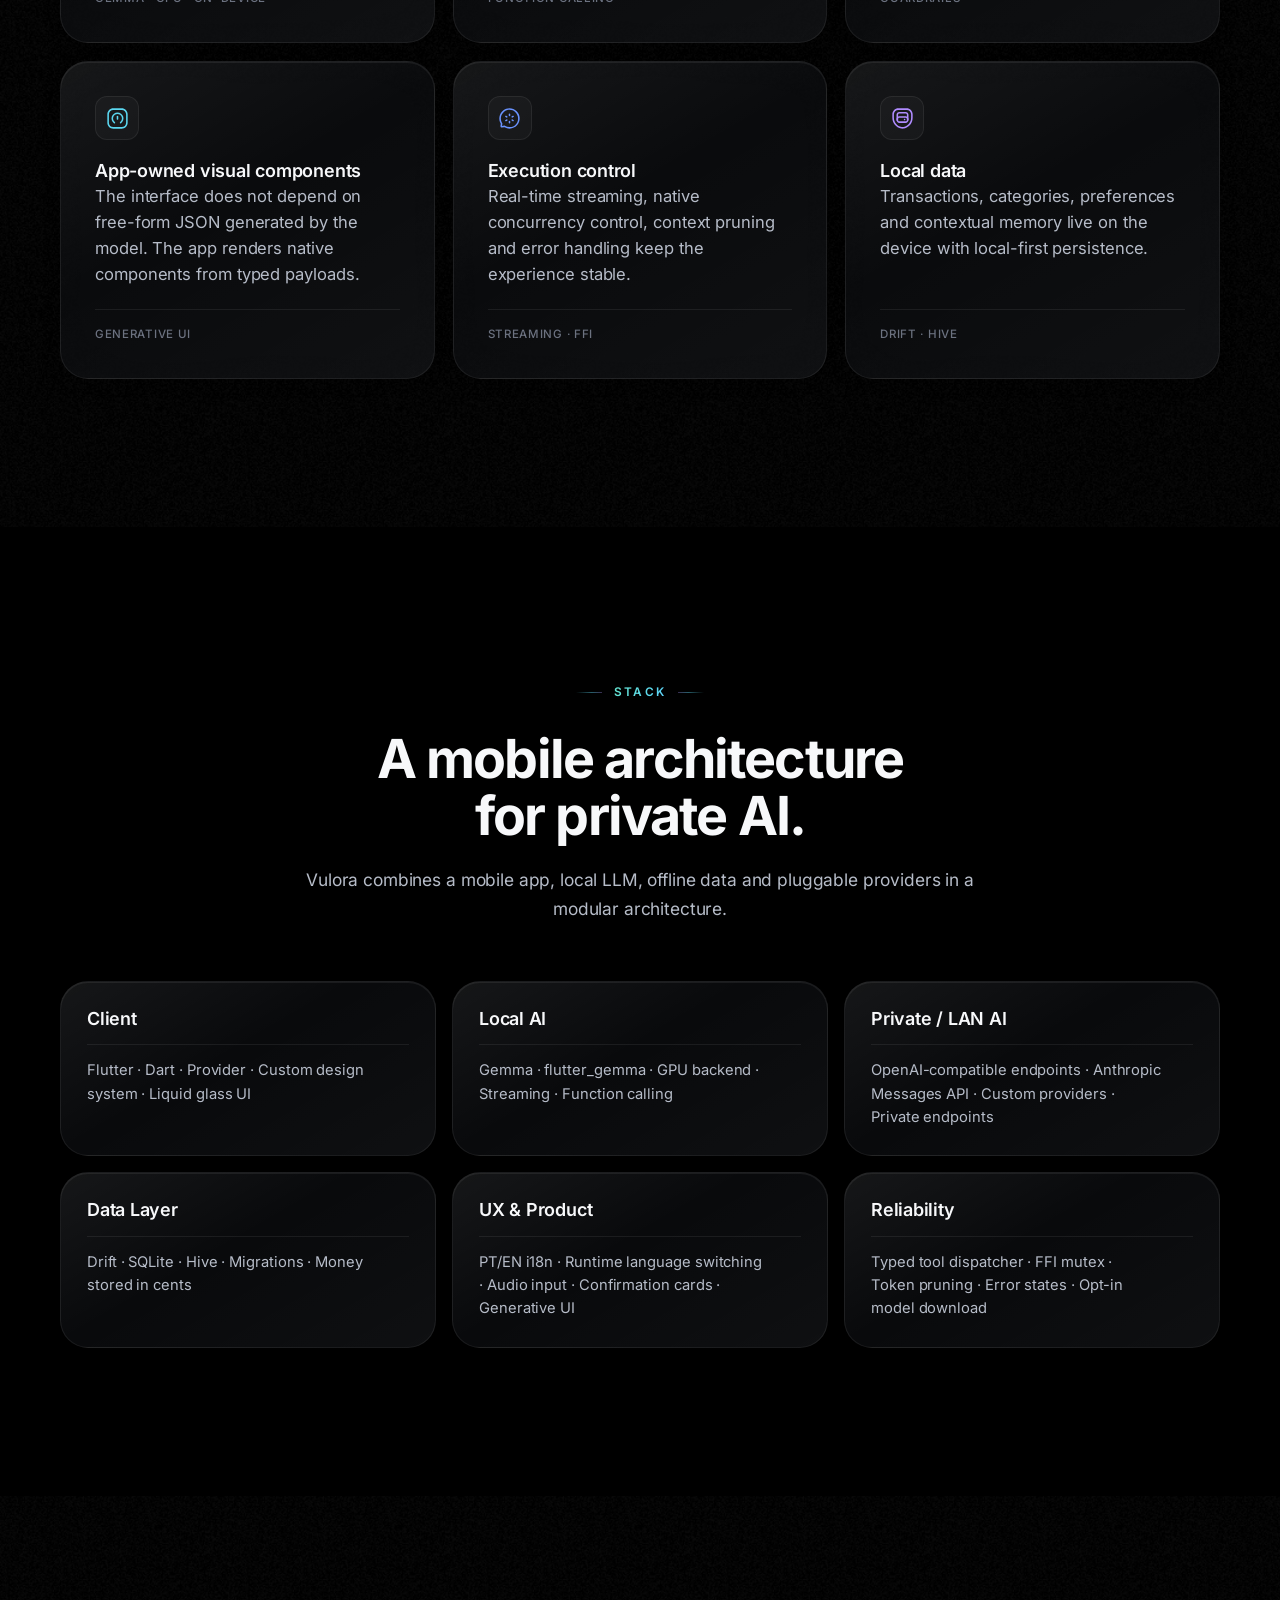
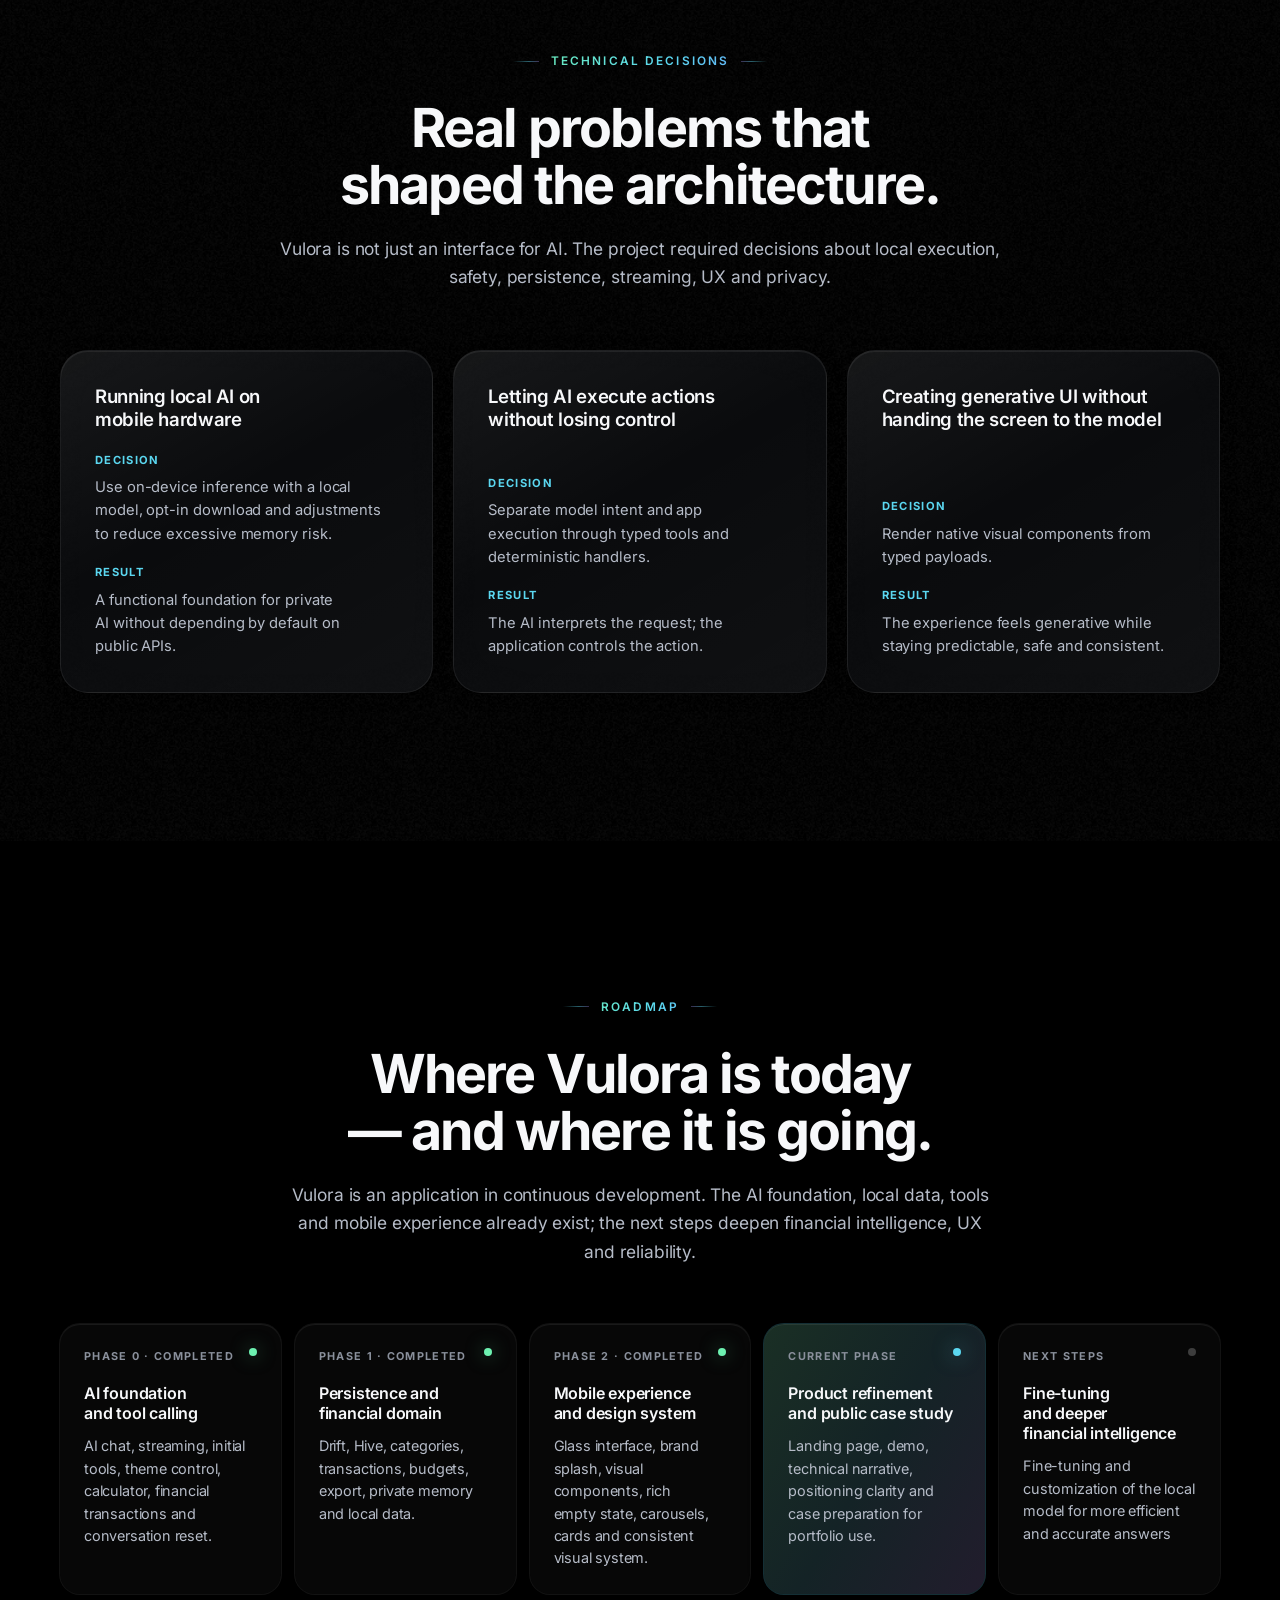
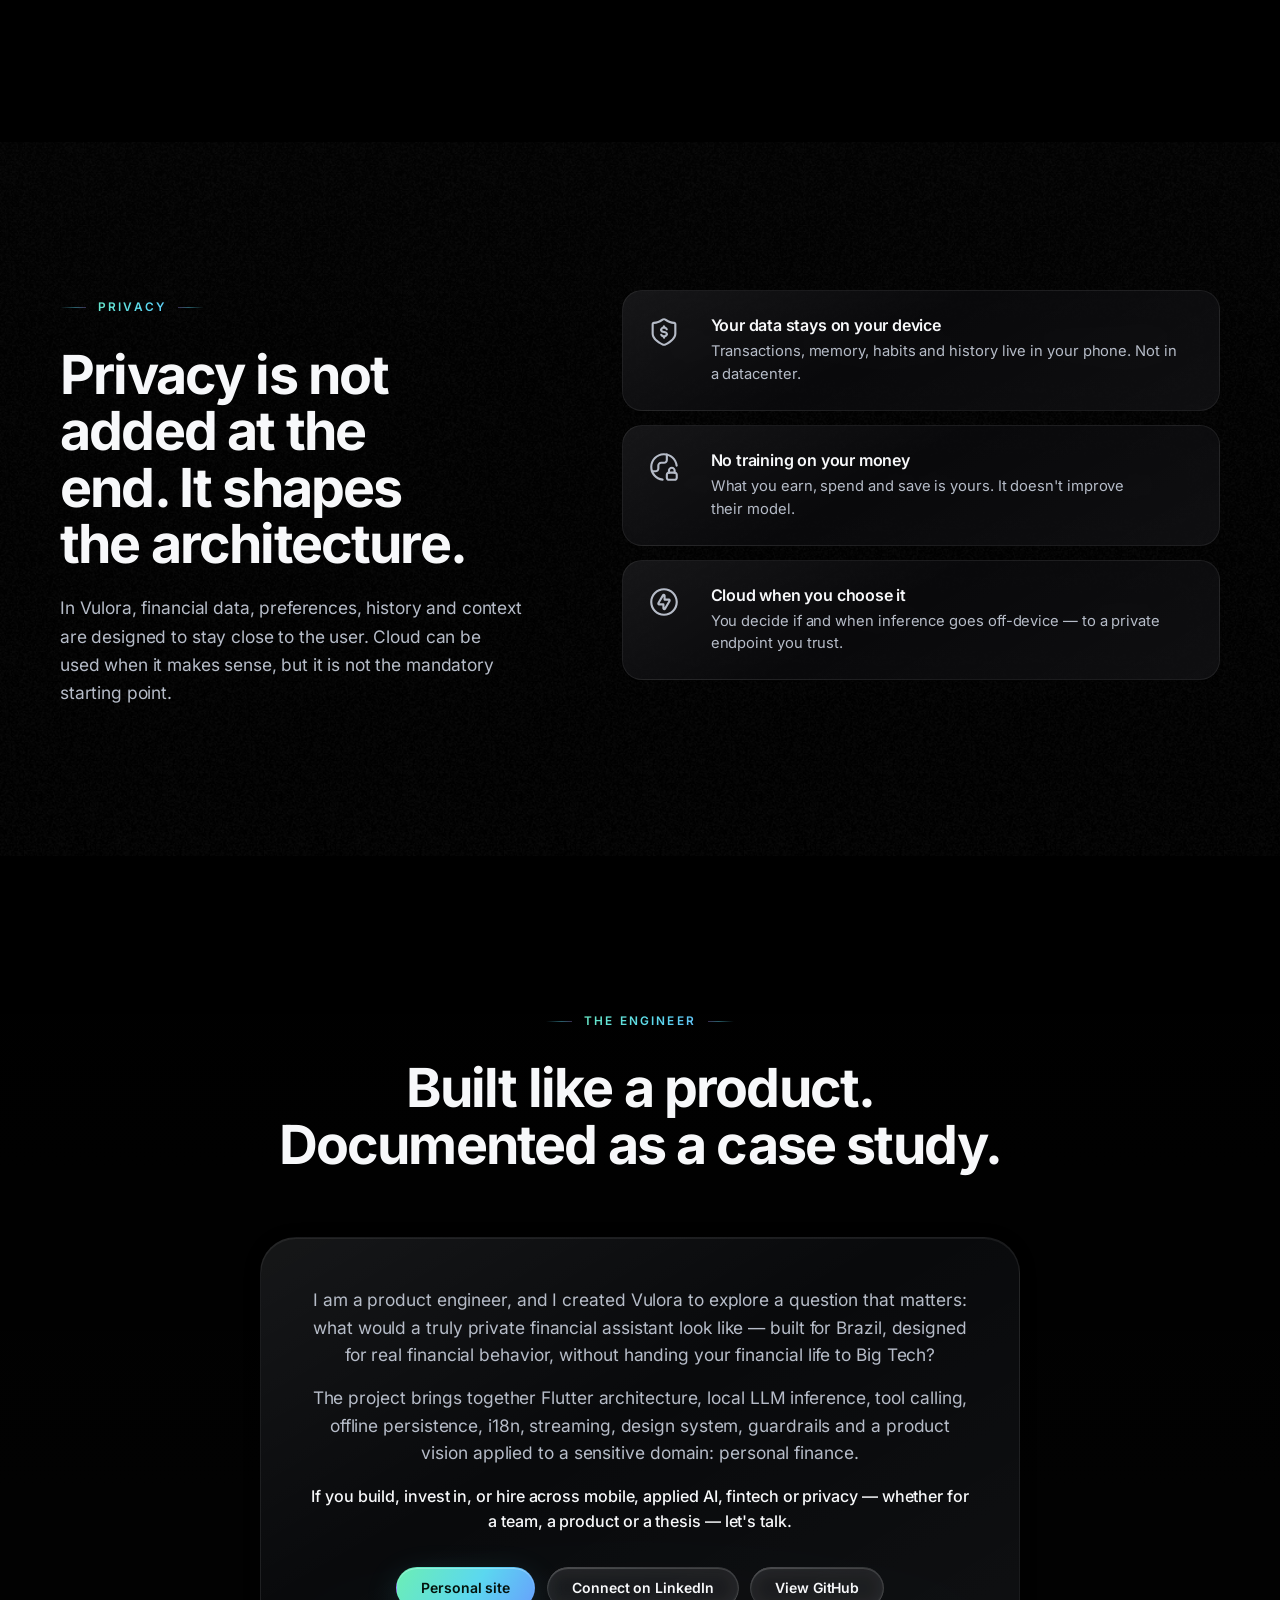
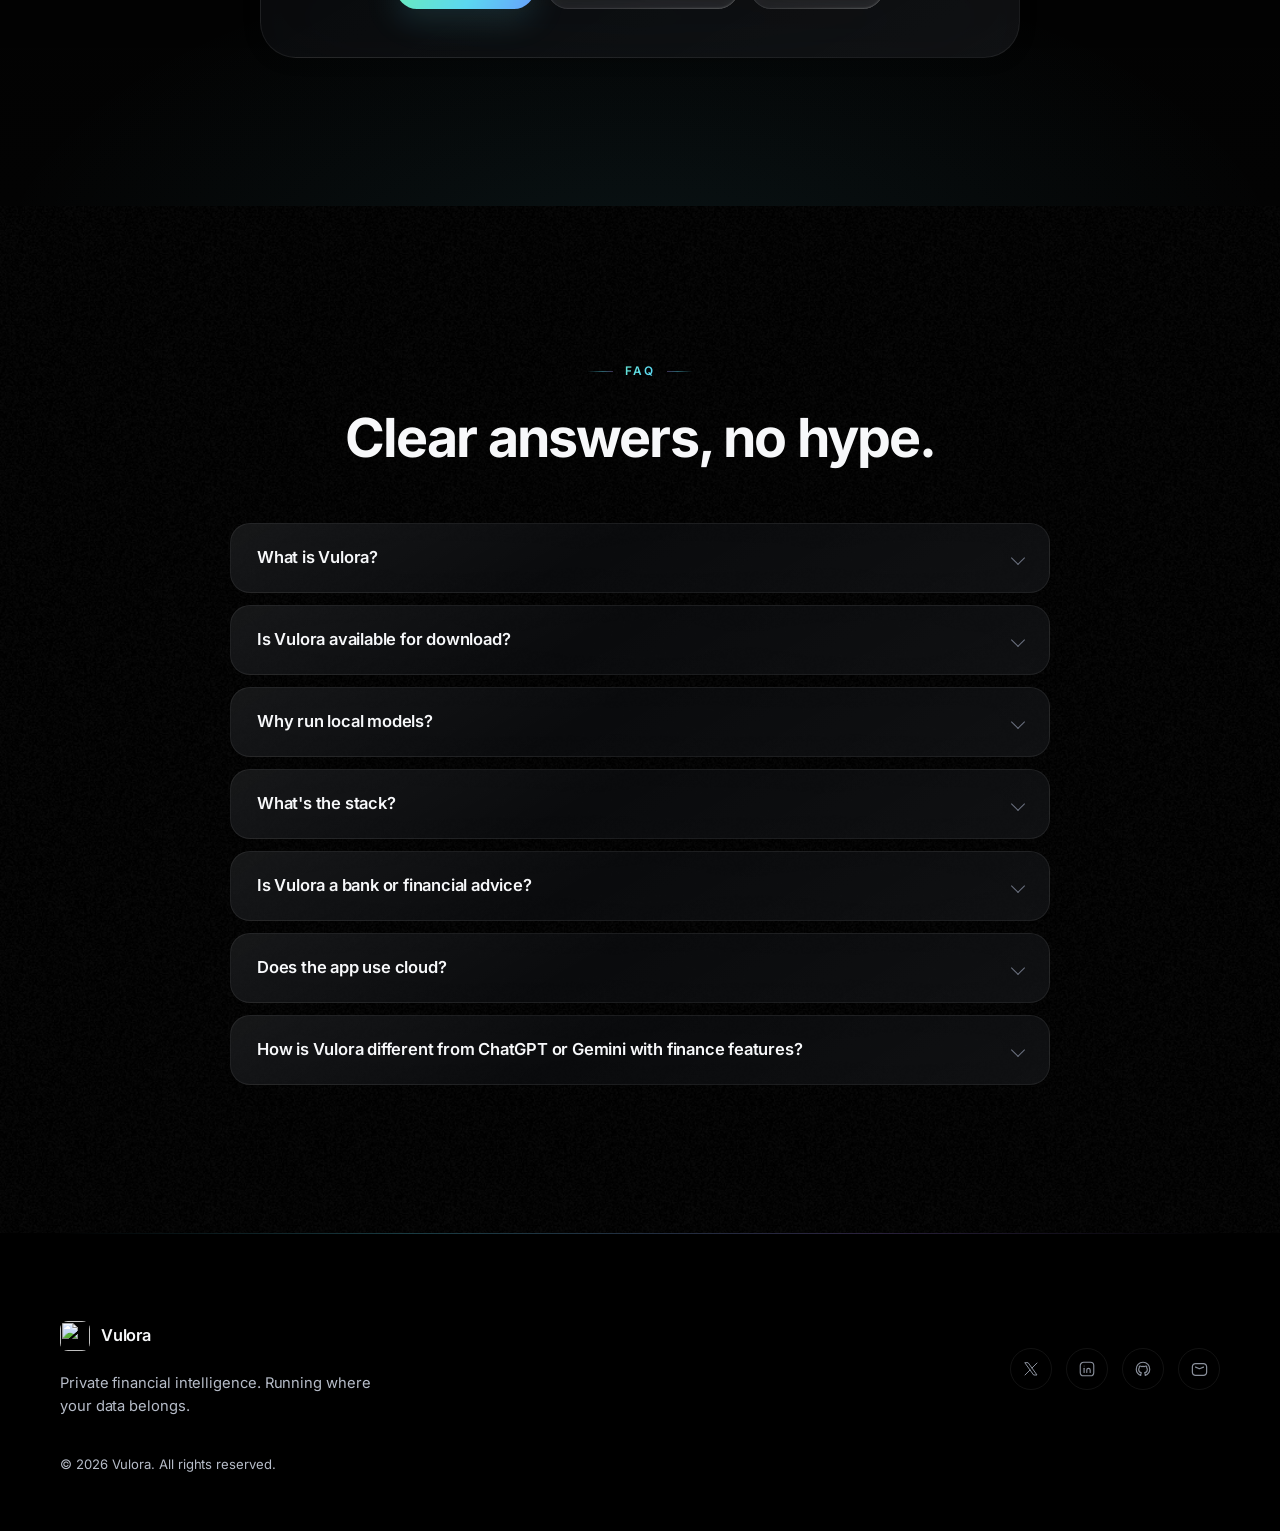
==== commit 37613112: "feat: add vídeo hero" ====
--- a/index.html
+++ b/index.html
@@ -97,39 +97,43 @@
           </div>
           <div class="hero-glow" aria-hidden="true"></div>
           <div class="container hero-grid">
-          <div class="hero-copy" data-parallax="0.04">
-            <p class="badge hero-stagger" data-i18n="hero.badge">Local-first AI · Private by design · Flutter</p>
-            <h1 class="hero-stagger" data-i18n="hero.title">Your financial memory. Your device. Your rules.</h1>
-            <p class="hero-subtitle hero-stagger" data-i18n="hero.subtitle">Vulora combines on-device AI, persistent financial memory and deterministic tools to give you a financial assistant that knows your money — without sending it anywhere.</p>
-            <div class="cta-row hero-stagger">
-              <a class="button button-primary" href="#showcase" data-magnetic data-i18n="hero.primaryCta">View showcase</a>
-              <a class="button button-secondary" href="#architecture" data-magnetic data-i18n="hero.secondaryCta">Explore architecture</a>
-              <button class="button button-secondary button-play" type="button" data-video-modal-trigger data-magnetic hidden>
-                <span class="button-play__icon" aria-hidden="true">
-                  <svg viewBox="0 0 24 24" aria-hidden="true"><use href="assets/icons/myicons.svg#icon-play"></use></svg>
-                </span>
-                <span class="button-play__label" data-i18n="hero.tertiaryCta">Watch presentation</span>
-              </button>
-            </div>
-          </div>
+            <div class="hero-copy" data-parallax="0.04">
+              <p class="badge hero-stagger" data-i18n="hero.badge">Local-first AI · Private by design · Flutter</p>
+              <h1 class="hero-stagger" data-i18n="hero.title">Your financial memory. Your device. Your rules.</h1>
+              <p class="hero-subtitle hero-stagger" data-i18n="hero.subtitle">Vulora combines on-device AI, persistent financial memory and deterministic tools to give you a financial assistant that knows your money — without sending it anywhere.</p>
+              <div class="cta-row hero-stagger">
+                <a class="button button-primary" href="#showcase" data-magnetic data-i18n="hero.primaryCta">View showcase</a>
+                <a class="button button-secondary" href="#architecture" data-magnetic data-i18n="hero.secondaryCta">Explore architecture</a>
+                <button class="button button-secondary button-play" type="button" data-video-modal-trigger data-magnetic hidden>
+                  <span class="button-play__icon" aria-hidden="true">
+                    <svg viewBox="0 0 24 24" aria-hidden="true"><use href="assets/icons/myicons.svg#icon-play"></use></svg>
+                  </span>
+                  <span class="button-play__label" data-i18n="hero.tertiaryCta">Watch presentation</span>
+                </button>
+              </div>
+            </div>
             <div class="phone-stage reveal" data-parallax="-0.05">
               <div class="device-mockup" aria-label="Vulora app preview" data-i18n-attr="aria-label:a11y.appPreview">
-                <div class="device-mockup__screen">
+                <div class="device-mockup__screen device-mockup__screen--video">
                   <video
                     class="device-mockup__app"
+                    data-device-video
                     aria-label="Vulora app interface"
                     data-i18n-attr="aria-label:a11y.appInterface"
-                    width="1290"
-                    height="2796"
+                    width="1080"
+                    height="2346"
                     autoplay
                     muted
                     playsinline
                     loop
                     preload="auto"
-                    poster="assets/app-vulora.webp"
                   >
-                    <source src="assets/app-vulora.webm" type="video/webm">
+                    <source src="assets/videos/hero.webm" type="video/webm">
                   </video>
+                  <div class="device-mockup__loading" data-device-video-loading aria-hidden="true">
+                    <img src="assets/logo.png" alt="" width="54" height="54" decoding="async">
+                    <span class="device-mockup__spinner"></span>
+                  </div>
                 </div>
                 <img
                   class="device-mockup__frame"
--- a/css/styles.css
+++ b/css/styles.css
@@ -1056,13 +1056,21 @@
 }
 
 @keyframes playPulse {
-	0% { box-shadow: 0 0 0 0 rgba(109, 240, 176, 0.4); }
-	70% { box-shadow: 0 0 0 10px rgba(109, 240, 176, 0); }
-	100% { box-shadow: 0 0 0 0 rgba(109, 240, 176, 0); }
+	0% {
+		box-shadow: 0 0 0 0 rgba(109, 240, 176, 0.4);
+	}
+	70% {
+		box-shadow: 0 0 0 10px rgba(109, 240, 176, 0);
+	}
+	100% {
+		box-shadow: 0 0 0 0 rgba(109, 240, 176, 0);
+	}
 }
 
 @media (prefers-reduced-motion: reduce) {
-	.button-play::after { animation: none; }
+	.button-play::after {
+		animation: none;
+	}
 }
 
 /* ----------------------------------------------------------- video modal */
@@ -1227,12 +1235,122 @@
 	background: #000;
 }
 
+.device-mockup__screen--video::after {
+	content: "";
+	position: absolute;
+	inset: 0;
+	z-index: 3;
+	border-radius: inherit;
+	pointer-events: none;
+	box-shadow:
+		inset 0 0 0 1px rgba(255, 255, 255, 0.08),
+		inset 0 0 18px rgba(0, 0, 0, 0.52),
+		inset 0 0 38px rgba(0, 0, 0, 0.34);
+}
+
 .device-mockup__app {
 	display: block;
 	width: 100%;
 	height: 100%;
 	object-fit: cover;
 	object-position: top center;
+	margin-left: -1px;
+	transform: scale(1.02);
+}
+
+.device-mockup__app[data-device-video] {
+	margin-left: 0;
+	opacity: 0;
+	object-position: center center;
+	transform: scale(1.035);
+	transform-origin: center center;
+	transition:
+		opacity 360ms var(--ease-out),
+		transform 700ms var(--ease-out);
+}
+
+.device-mockup__screen.is-video-ready .device-mockup__app[data-device-video] {
+	opacity: 1;
+	transform: scale(1.028);
+}
+
+.device-mockup__loading {
+	position: absolute;
+	inset: 0;
+	z-index: 2;
+	display: grid;
+	place-items: center;
+	gap: 14px;
+	align-content: center;
+	background:
+		radial-gradient(
+			circle at 50% 38%,
+			rgba(109, 240, 176, 0.12),
+			transparent 28%
+		),
+		radial-gradient(
+			circle at 58% 54%,
+			rgba(91, 215, 240, 0.1),
+			transparent 32%
+		),
+		#05070b;
+	visibility: hidden;
+	opacity: 0;
+	transition:
+		opacity 320ms var(--ease-out),
+		visibility 320ms var(--ease-out);
+}
+
+.device-mockup__loading img {
+	width: 54px;
+	height: 54px;
+	filter: drop-shadow(0 12px 32px rgba(91, 215, 240, 0.22));
+}
+
+.device-mockup__spinner {
+	width: 18px;
+	height: 18px;
+	border-radius: var(--radius-full);
+	border: 2px solid rgba(255, 255, 255, 0.16);
+	border-top-color: rgba(109, 240, 176, 0.88);
+	animation: device-spinner 760ms linear infinite;
+}
+
+.device-mockup__screen.is-video-loading .device-mockup__loading,
+.device-mockup__screen.is-video-unavailable .device-mockup__loading {
+	visibility: visible;
+	opacity: 1;
+}
+
+.device-mockup__screen.is-video-unavailable .device-mockup__spinner {
+	animation: none;
+	border-color: rgba(255, 255, 255, 0.16);
+	border-top-color: rgba(109, 240, 176, 0.88);
+}
+
+@keyframes device-spinner {
+	to {
+		transform: rotate(1turn);
+	}
+}
+
+/* Composite mode — the image already contains the screenshot placed inside the
+   device frame at the frame's native 448x916. Cover it edge-to-edge (no
+   safe-area inset, no rounded crop) so it aligns exactly behind the frame,
+   instead of being clipped to the screen interior like a raw screenshot. */
+.device-mockup--composite .device-mockup__screen {
+	top: 0;
+	right: 0;
+	bottom: 0;
+	left: 0;
+	border-radius: 0;
+	background: transparent;
+}
+
+.device-mockup--composite .device-mockup__app {
+	object-fit: cover;
+	object-position: center;
+	transform-origin: center;
 }
 
 .device-mockup__frame {
@@ -1241,6 +1359,7 @@
 	width: 100%;
 	height: 100%;
 	object-fit: contain;
+	transform-origin: top center;
 	pointer-events: none;
 	user-select: none;
 	mix-blend-mode: lighten;
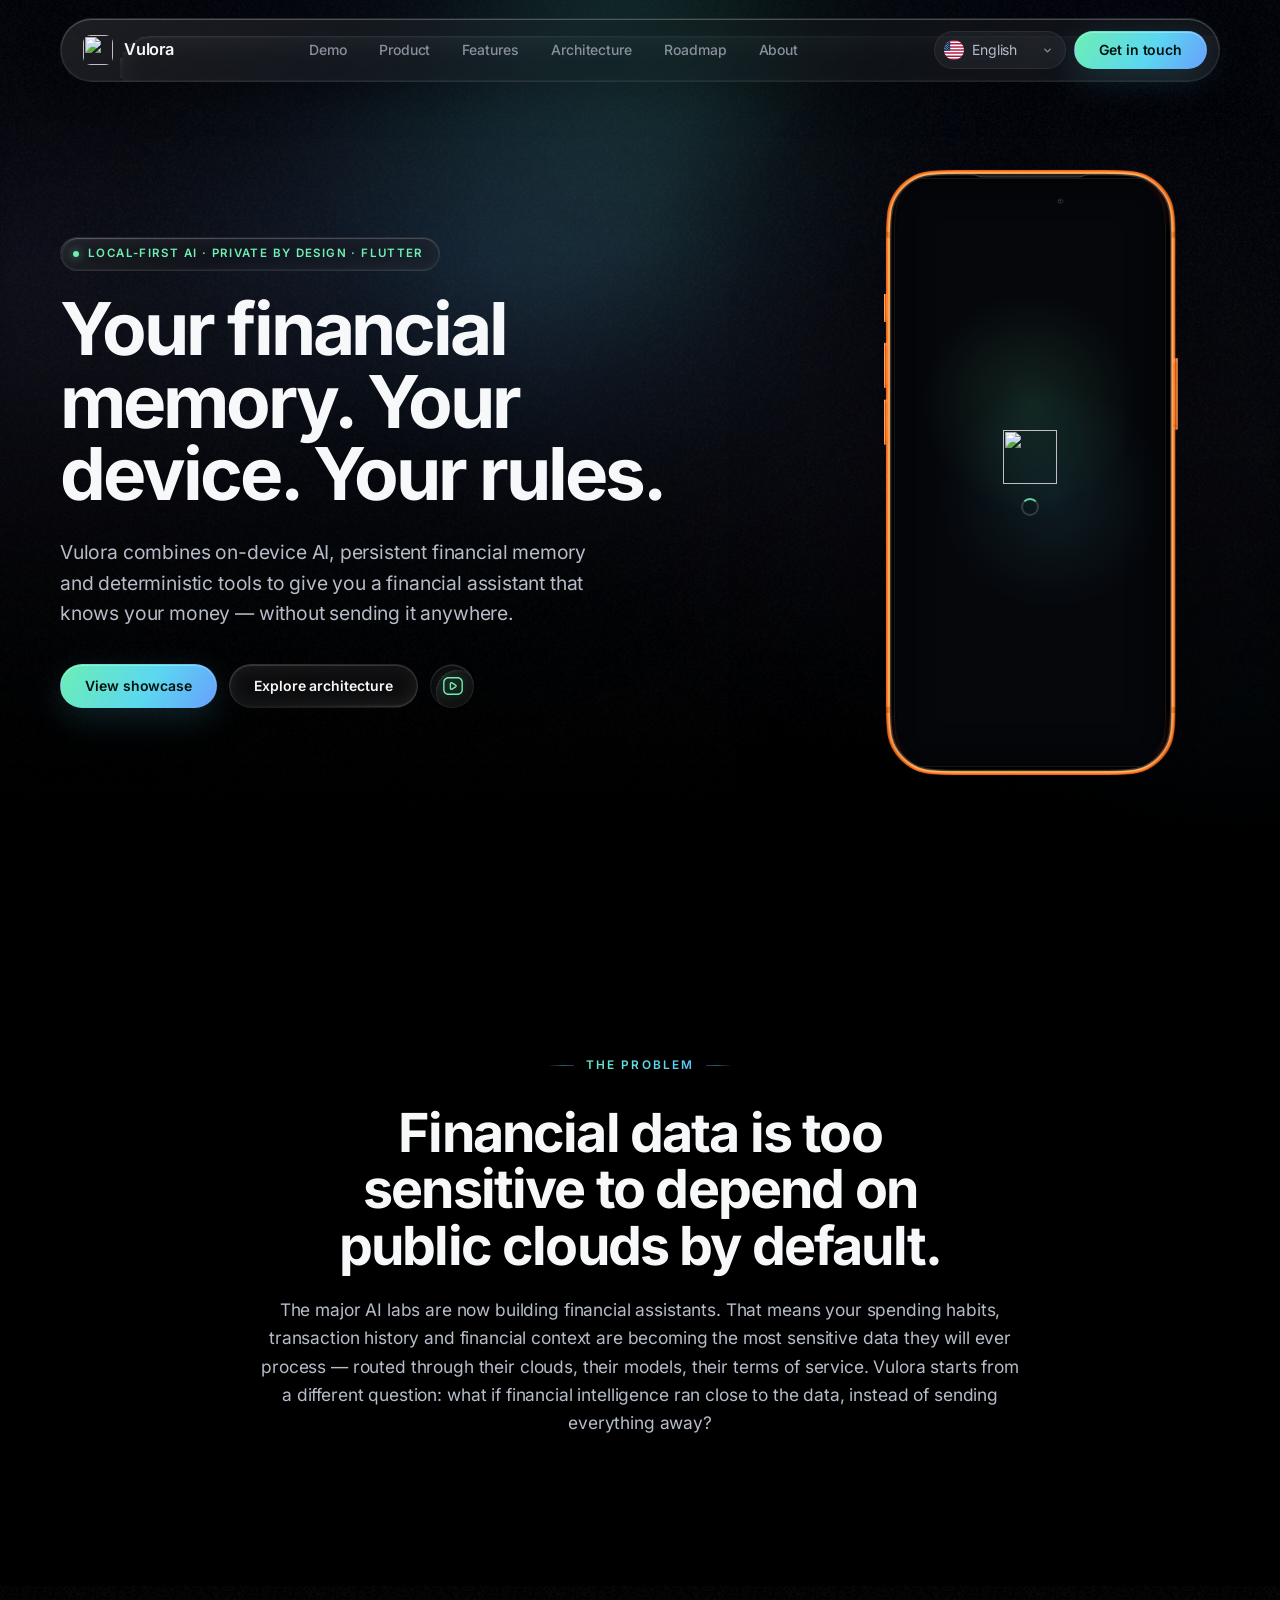
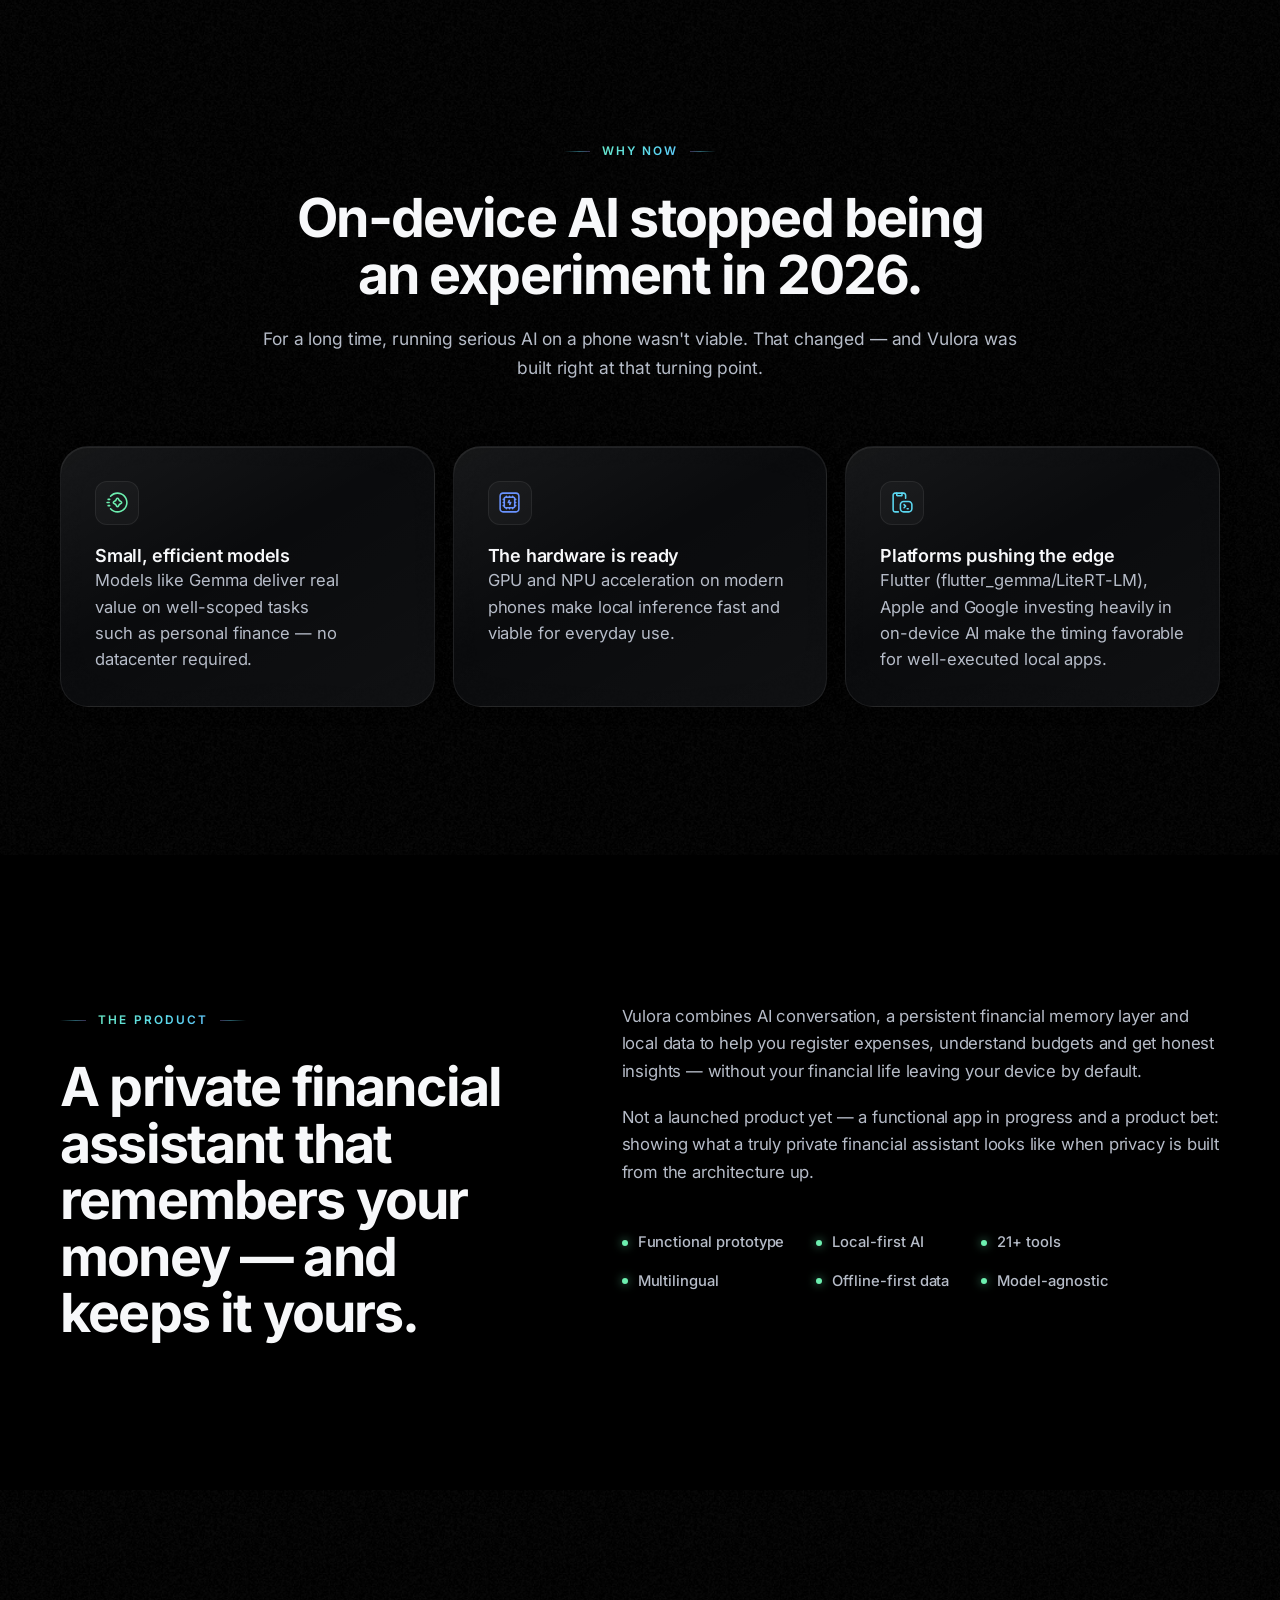
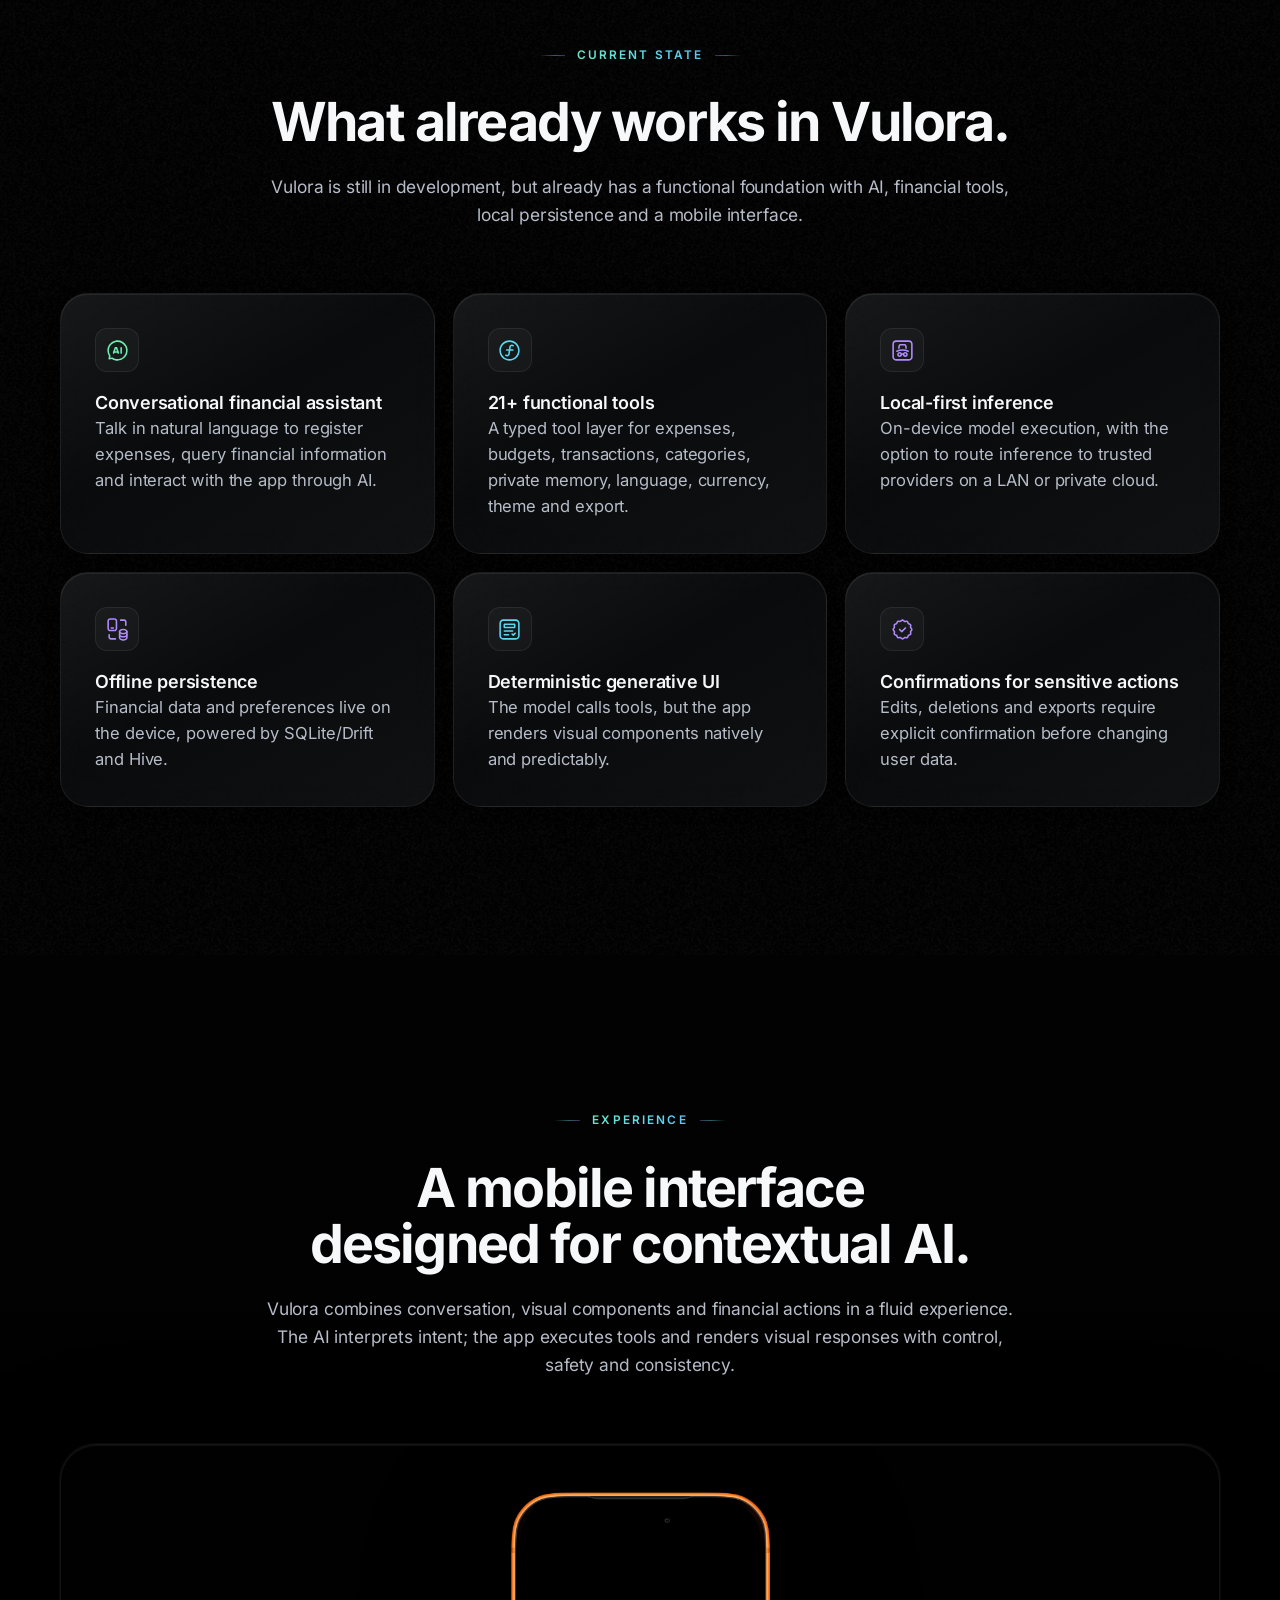
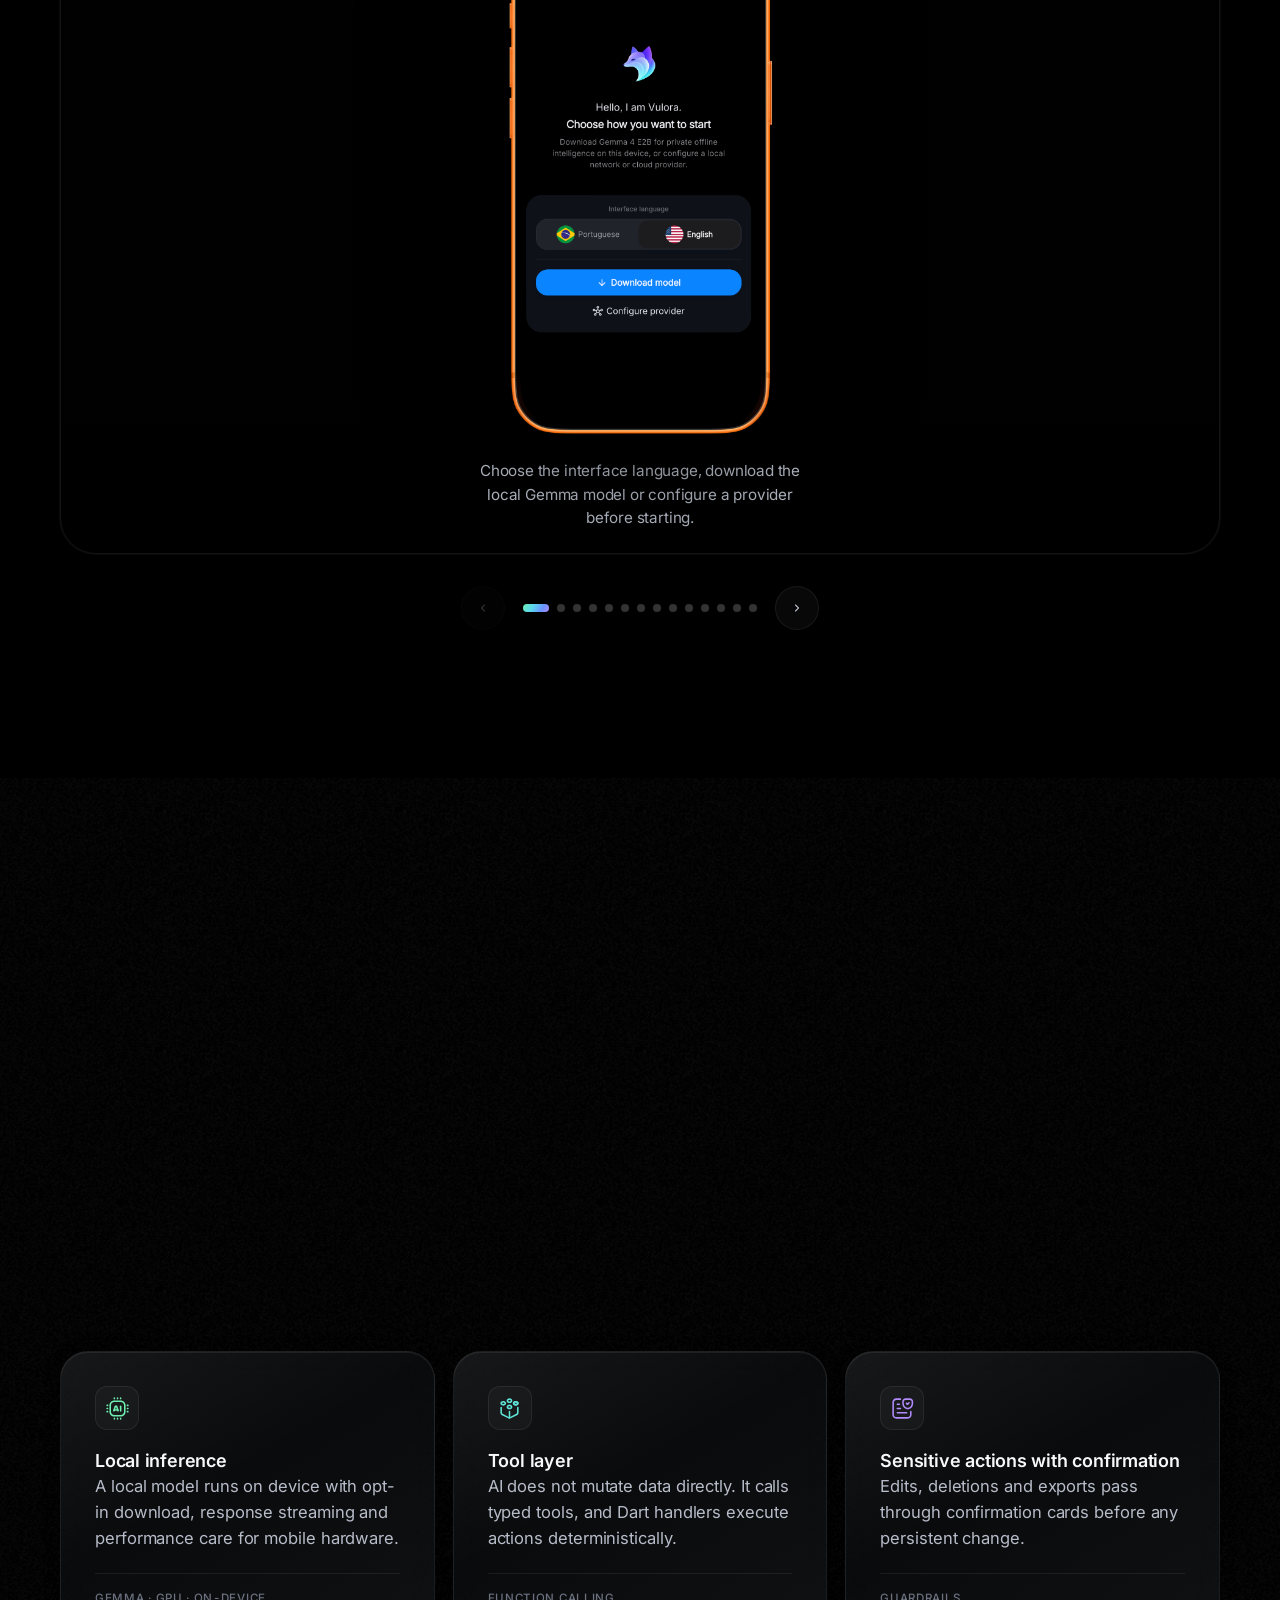
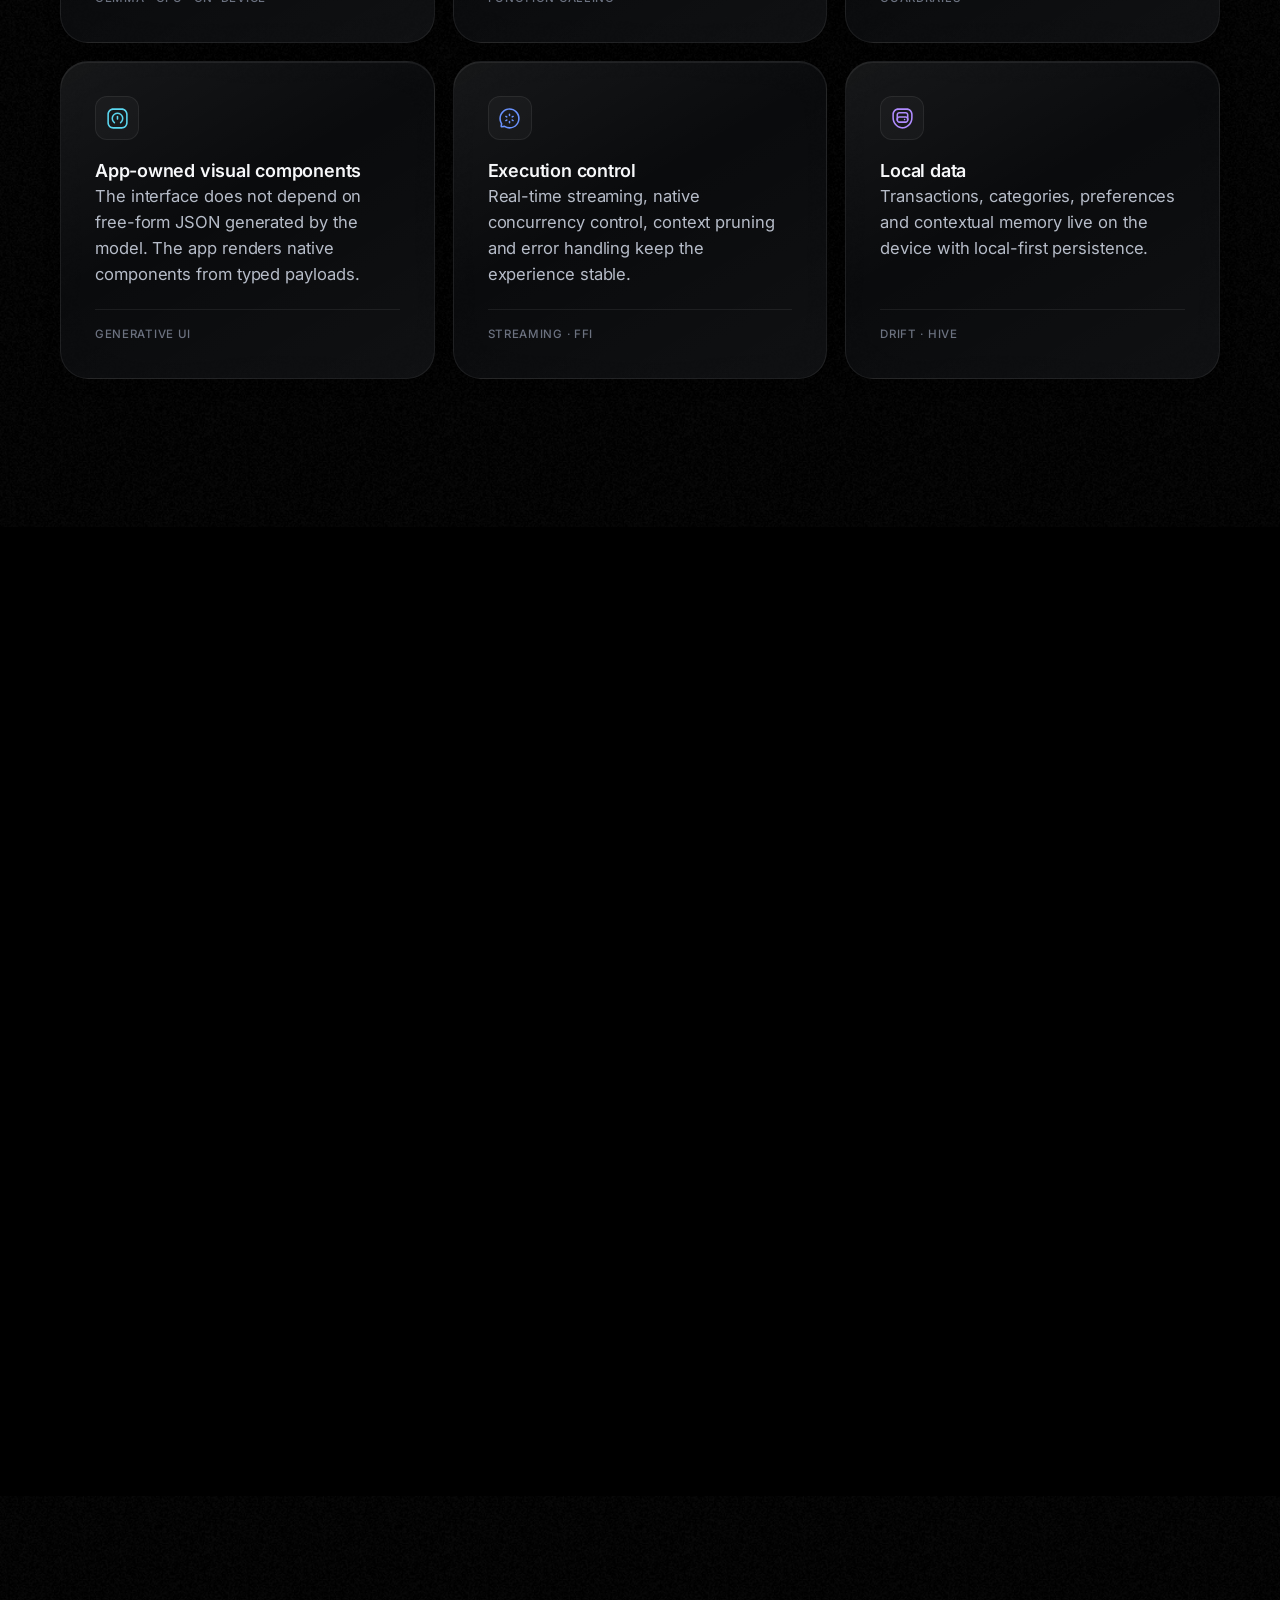
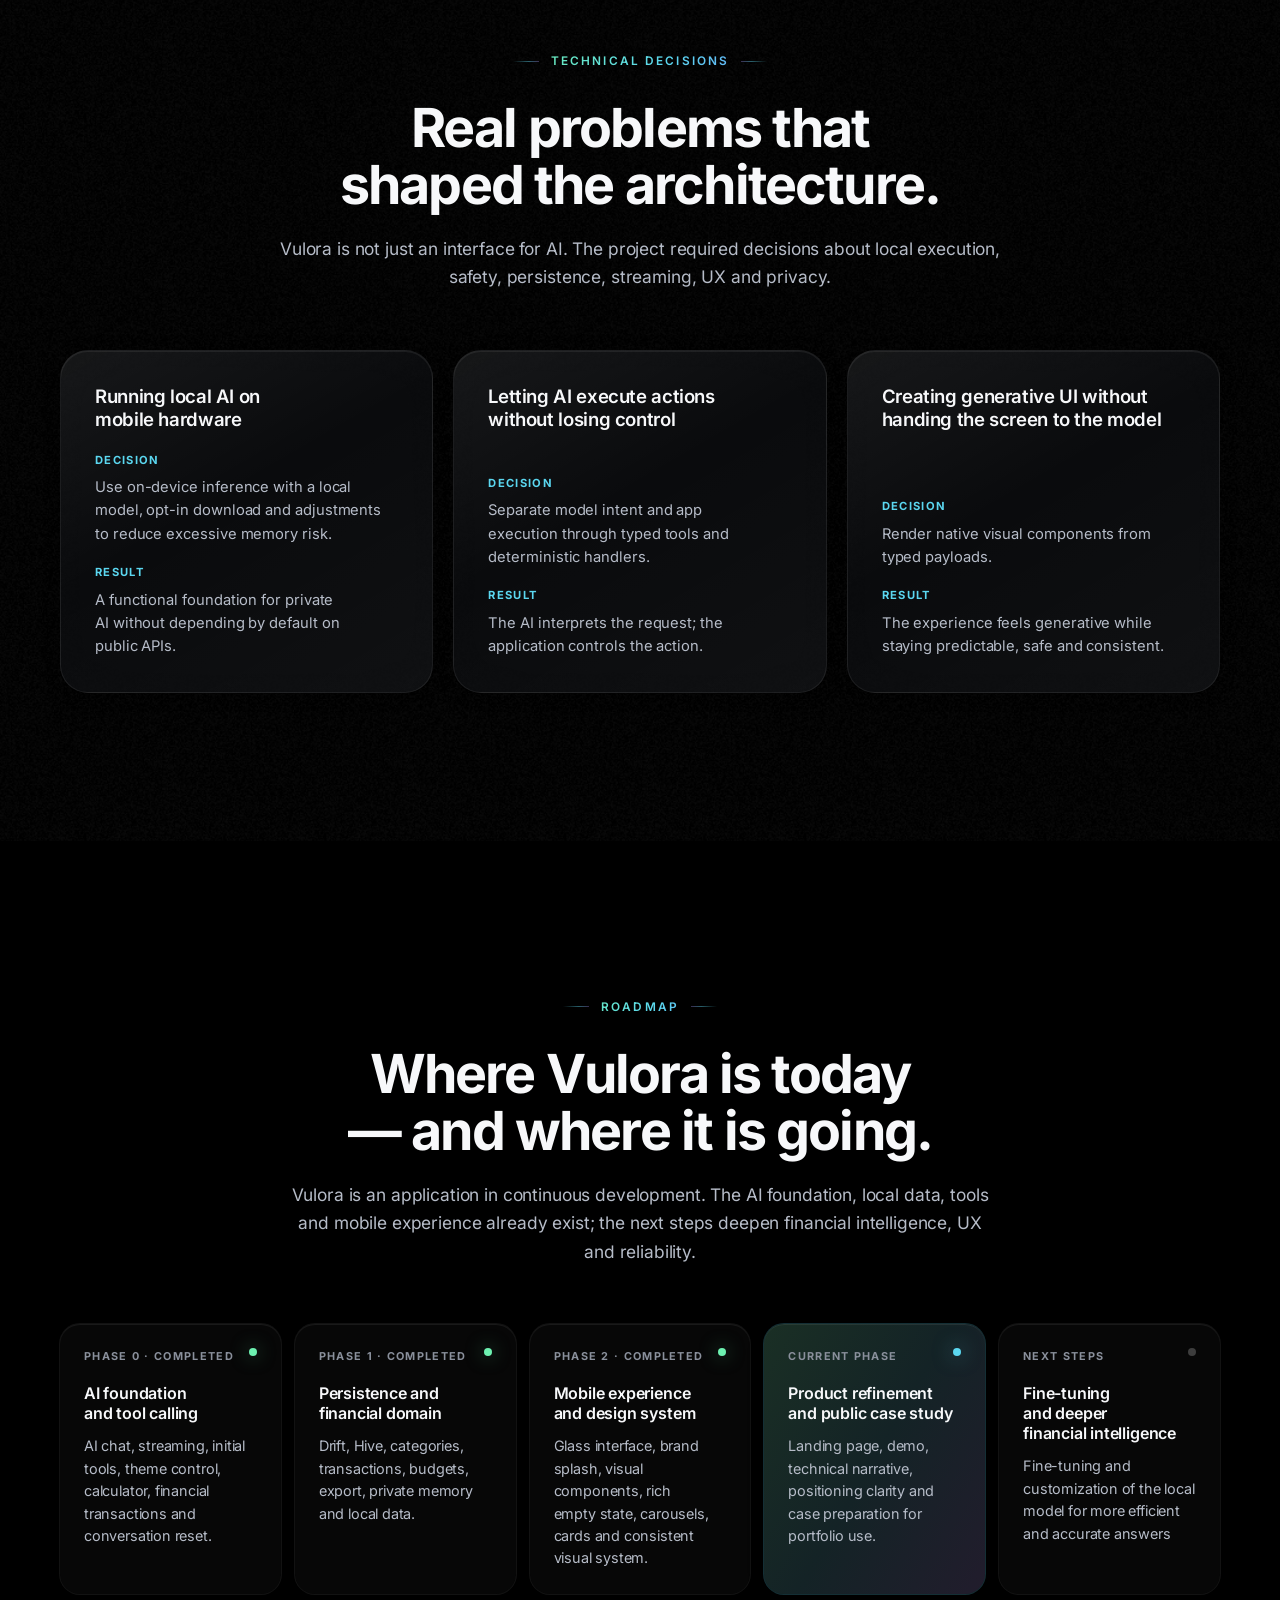
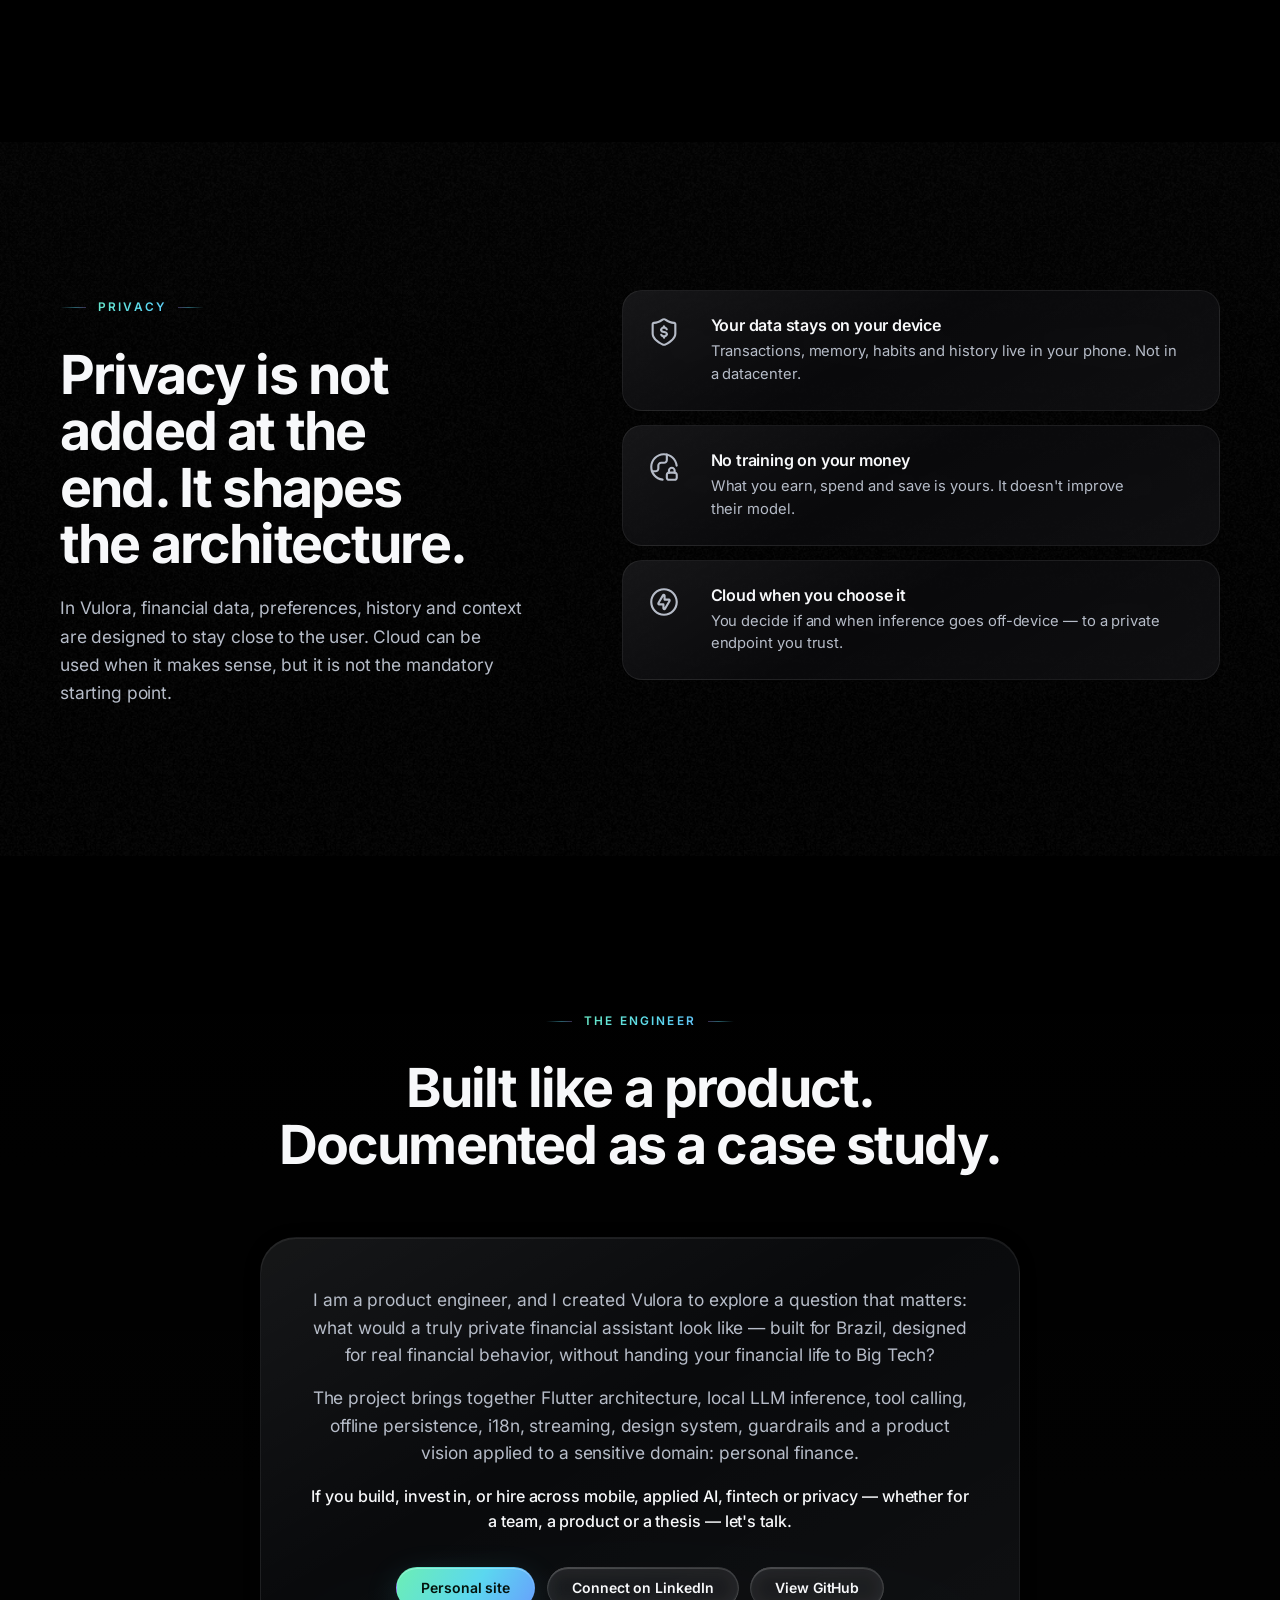
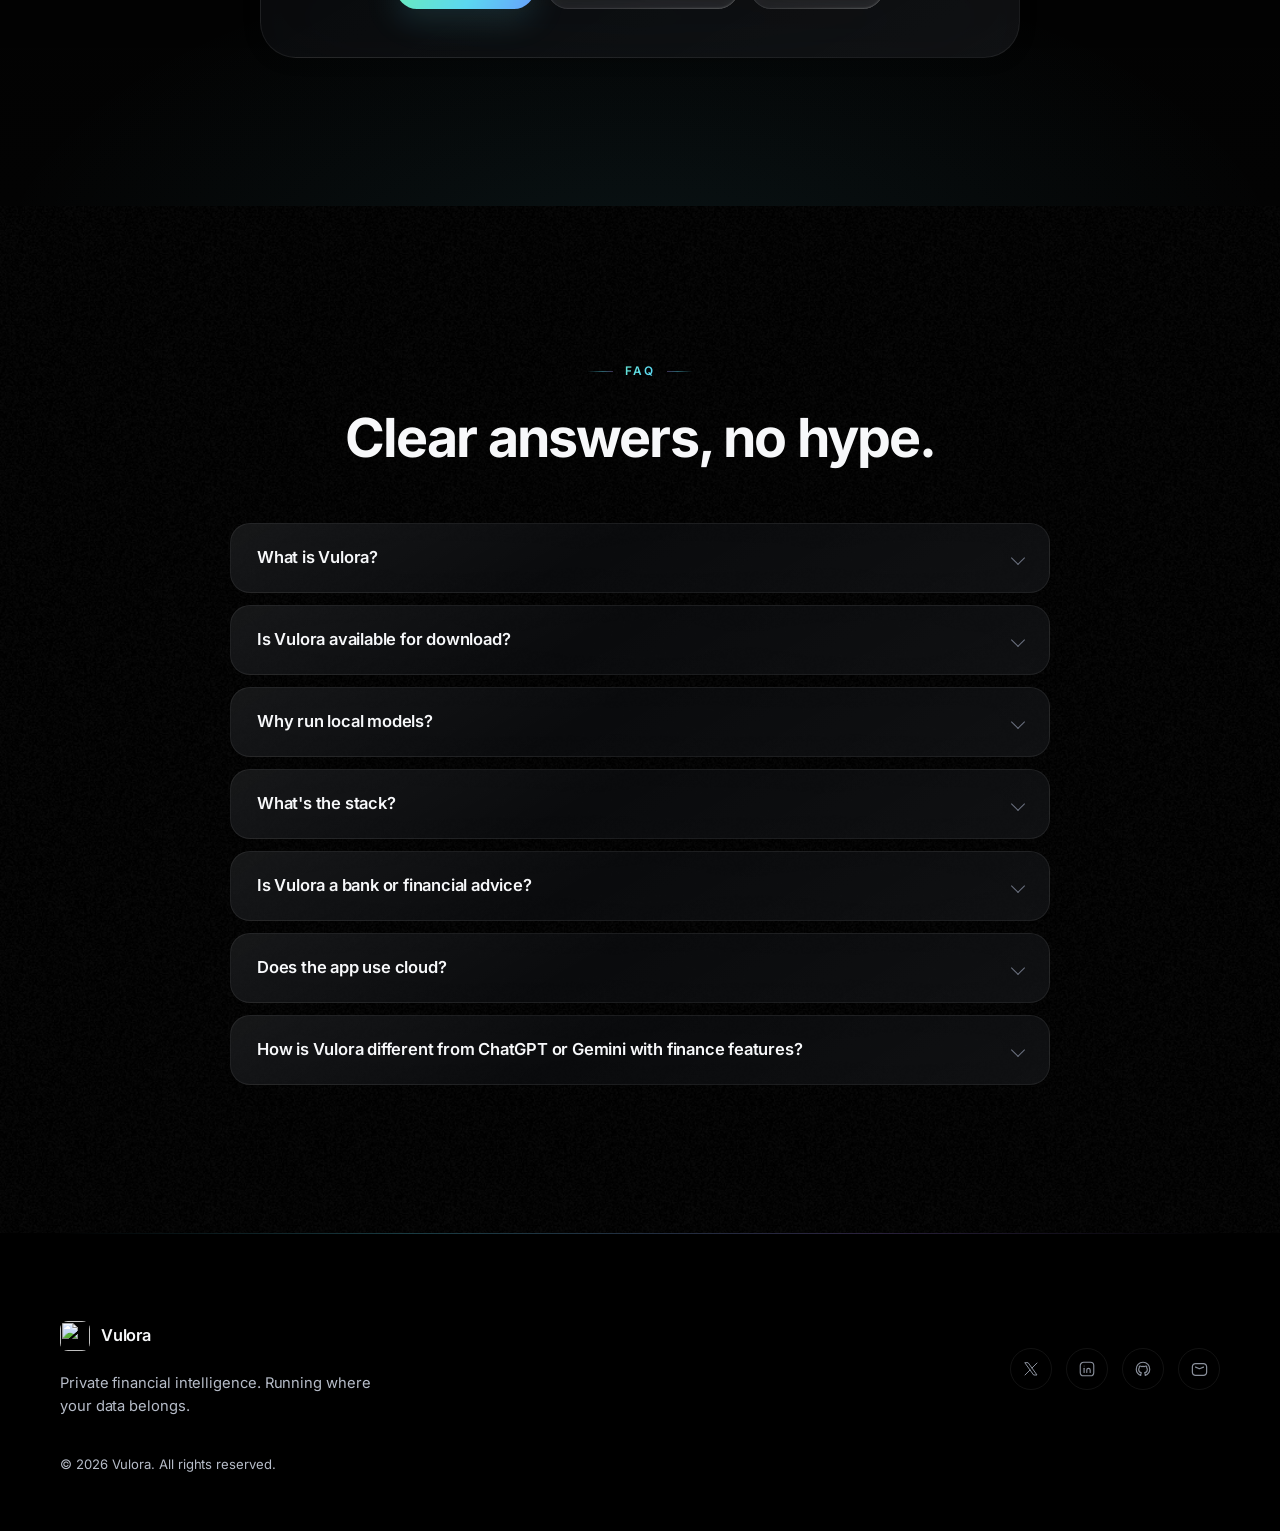
==== commit 5cd3f5a1: "feat: alteracao video, remocao banner cookies e outras melhorias" ====
--- a/index.html
+++ b/index.html
@@ -120,15 +120,15 @@
                     data-device-video
                     aria-label="Vulora app interface"
                     data-i18n-attr="aria-label:a11y.appInterface"
-                    width="1080"
-                    height="2346"
+                    width="960"
+                    height="2084"
                     autoplay
                     muted
                     playsinline
                     loop
-                    preload="auto"
+                    preload="metadata"
                   >
-                    <source src="assets/videos/hero.webm" type="video/webm">
+                    <source src="assets/videos/hero.mp4" type="video/mp4">
                   </video>
                   <div class="device-mockup__loading" data-device-video-loading aria-hidden="true">
                     <img src="assets/logo.png" alt="" width="54" height="54" decoding="async">
@@ -447,9 +447,9 @@
               <p class="contact-lead contact-lead--secondary" data-i18n="contact.text2">The project brings together Flutter architecture, local LLM inference, tool calling, offline persistence, i18n, streaming, design system, guardrails and a product vision applied to a sensitive domain: personal finance.</p>
               <p class="contact-note" data-i18n="contact.note">If you work with mobile architecture, applied AI, fintech, privacy or local inference, let's talk.</p>
               <div class="cta-row contact-actions">
-                <a class="button button-primary" href="https://www.felipeneri.com/" target="_blank" rel="noopener" data-magnetic data-i18n="contact.site">Personal site</a>
-                <a class="button button-secondary" href="https://www.linkedin.com/in/nerifelipe/" target="_blank" rel="noopener" data-magnetic data-i18n="contact.linkedin">Connect on LinkedIn</a>
-                <a class="button button-secondary" href="https://github.com/felipeneri" target="_blank" rel="noopener" data-magnetic data-i18n="contact.github">View GitHub</a>
+                <a class="button button-primary" href="https://www.felipeneri.com/" target="_blank" rel="noopener noreferrer" data-magnetic data-i18n="contact.site">Personal site</a>
+                <a class="button button-secondary" href="https://www.linkedin.com/in/nerifelipe/" target="_blank" rel="noopener noreferrer" data-magnetic data-i18n="contact.linkedin">Connect on LinkedIn</a>
+                <a class="button button-secondary" href="https://github.com/felipeneri" target="_blank" rel="noopener noreferrer" data-magnetic data-i18n="contact.github">View GitHub</a>
               </div>
             </article>
           </div>
@@ -504,13 +504,13 @@
             <p data-i18n="footer.tagline">Private financial intelligence. Running where your data belongs.</p>
           </div>
           <div class="social-links" aria-label="Social links" data-i18n-attr="aria-label:a11y.socialLinks">
-            <a href="https://x.com/FelipeNeriDev" target="_blank" rel="noopener" aria-label="X">
+            <a href="https://x.com/FelipeNeriDev" target="_blank" rel="noopener noreferrer" aria-label="X">
               <svg class="social-icon social-icon--x" viewBox="0 0 24 24" aria-hidden="true" fill="none" stroke="currentColor" stroke-width="1.5" stroke-linecap="round" stroke-linejoin="round"><path d="M3 3 16 21h5L8 3Z"/><line x1="3" y1="21" x2="10.55" y2="13.45"/><line x1="13.45" y1="10.55" x2="21" y2="3"/></svg>
             </a>
-            <a href="https://www.linkedin.com/in/nerifelipe/" target="_blank" rel="noopener" aria-label="LinkedIn">
+            <a href="https://www.linkedin.com/in/nerifelipe/" target="_blank" rel="noopener noreferrer" aria-label="LinkedIn">
               <svg class="social-icon" viewBox="0 0 24 24" aria-hidden="true" fill="none" stroke="currentColor" stroke-width="1.5" stroke-linecap="round" stroke-linejoin="round"><path d="M7.5 3h9.004c2.483 0 4.496 2.013 4.496 4.496v9.009c0 2.482-2.013 4.495-4.496 4.495h-9.008c-2.483 0-4.496-2.013-4.496-4.496v-9.004c0-2.485 2.015-4.5 4.5-4.5Z"/><path d="M8.12 11.1v5.4"/><path d="M11.719 16.5v-3.15c0-1.243 1.007-2.25 2.25-2.25s2.25 1.007 2.25 2.25v3.15"/><circle cx="8.12" cy="8.06" r="0.6" fill="currentColor" stroke="none"/></svg>
             </a>
-            <a href="https://github.com/felipeneri" target="_blank" rel="noopener" aria-label="GitHub">
+            <a href="https://github.com/felipeneri" target="_blank" rel="noopener noreferrer" aria-label="GitHub">
               <svg class="social-icon" viewBox="0 0 24 24" aria-hidden="true" fill="none" stroke="currentColor" stroke-width="1.5" stroke-linecap="round" stroke-linejoin="round"><path d="M10.133 8.793l-2.075-.75c-.462-.167-.953.168-.966.659l-.052 1.933c-.511.63-.809 1.362-.809 2.147 0 2.237 1.612 4.049 3.643 4.191-.891 1.37-.874 2.991-.874 2.991v.716c-1.008-.411-2.922-1.368-4.227-3.115-1.072-1.435-1.773-3.354-1.773-5.38 0-2.678 1.028-4.792 2.412-6.288 1.827-1.973 4.341-2.897 6.588-2.897 2.247 0 4.761.924 6.588 2.897 1.384 1.496 2.412 3.61 2.412 6.288 0 2.027-.701 3.945-1.773 5.38-1.305 1.747-3.219 2.704-4.227 3.115v-.716s.017-1.621-.874-2.991c2.031-.142 3.643-1.954 3.643-4.191 0-.785-.299-1.517-.809-2.147l-.052-1.932c-.013-.491-.504-.826-.966-.659l-2.075.75c-.586-.147-1.213-.23-1.867-.23-.654 0-1.281.083-1.867.229Z"/></svg>
             </a>
             <a href="mailto:contact@vulora.com.br" aria-label="Email Vulora" data-i18n-attr="aria-label:a11y.email">
@@ -521,23 +521,6 @@
         <p class="copyright" data-i18n="footer.copy">© 2026 Vulora. All rights reserved.</p>
       </footer>
     </div>
-
-    <aside class="cookie-banner" data-cookie-banner aria-live="polite">
-      <div>
-        <h2 data-i18n="cookies.bannerTitle">Privacy preferences</h2>
-        <p data-i18n="cookies.bannerText">We use only essential storage by default. Analytics and marketing stay off unless you allow them.</p>
-      </div>
-      <div class="cookie-actions">
-        <button class="button button-primary" type="button" data-cookie-action="accept" data-i18n="cookies.accept">Accept all</button>
-        <button class="button button-ghost" type="button" data-cookie-action="reject" data-i18n="cookies.reject">Reject non-essential</button>
-        <button class="button button-ghost" type="button" data-cookie-action="manage" data-i18n="cookies.manage">Manage</button>
-      </div>
-      <div class="cookie-manage" data-cookie-manage hidden>
-        <label class="consent"><input type="checkbox" checked disabled><span data-i18n="cookies.essential">Essential cookies</span></label>
-        <label class="consent"><input type="checkbox" data-analytics-toggle><span data-i18n="cookies.analytics">Analytics and marketing</span></label>
-        <button class="button button-primary" type="button" data-cookie-action="save" data-i18n="cookies.save">Save preferences</button>
-      </div>
-    </aside>
 
     <div class="video-modal" data-video-modal hidden>
       <div class="video-modal__backdrop" aria-hidden="true"></div>
--- a/css/styles.css
+++ b/css/styles.css
@@ -2005,32 +2005,6 @@
 	line-height: 1.55;
 }
 
-/* ----------------------------------------------------------- consent (cookie banner) */
-
-.consent {
-	display: flex;
-	align-items: flex-start;
-	gap: 11px;
-	margin: 22px 0;
-}
-
-.consent input {
-	width: 18px;
-	height: 18px;
-	margin-top: 2px;
-	accent-color: var(--cyan);
-	cursor: pointer;
-}
-
-.consent span {
-	margin: 0;
-	color: var(--text-secondary);
-	font-size: 0.85rem;
-	font-weight: 400;
-	line-height: 1.5;
-	letter-spacing: -0.005em;
-}
-
 /* ----------------------------------------------------------- FAQ */
 
 .faq-list {
@@ -2195,71 +2169,6 @@
 	letter-spacing: -0.005em;
 }
 
-/* ----------------------------------------------------------- cookie banner */
-
-.cookie-banner {
-	position: fixed;
-	right: 22px;
-	bottom: 22px;
-	z-index: 80;
-	width: min(540px, calc(100% - 44px));
-	padding: 26px;
-	border: var(--border-hairline);
-	border-radius: var(--radius-lg);
-	background: var(--glass-surface-strong), var(--glass-fill-strong);
-	-webkit-backdrop-filter: blur(48px) saturate(180%);
-	backdrop-filter: blur(48px) saturate(180%);
-	box-shadow: var(--shadow-elevated), var(--shadow-inset);
-	transform: translateY(24px) scale(0.98);
-	opacity: 0;
-	pointer-events: none;
-	transition:
-		opacity 460ms var(--ease-out),
-		transform 460ms var(--ease-out);
-}
-
-.cookie-banner.visible {
-	opacity: 1;
-	pointer-events: auto;
-	transform: translateY(0) scale(1);
-}
-
-.cookie-banner h2 {
-	margin: 0 0 6px;
-	font-size: 1.06rem;
-	line-height: 1.24;
-	font-weight: 600;
-	letter-spacing: -0.015em;
-}
-
-.cookie-banner p {
-	color: var(--text-secondary);
-	font-size: 0.9rem;
-	line-height: 1.5;
-}
-
-.cookie-actions,
-.cookie-manage {
-	display: flex;
-	flex-wrap: wrap;
-	gap: 10px;
-	margin-top: 18px;
-}
-
-.cookie-manage {
-	padding-top: 18px;
-	border-top: 0.5px solid var(--line);
-}
-
-.cookie-manage[hidden] {
-	display: none;
-}
-
-.cookie-manage .consent {
-	margin: 0 0 4px;
-	width: 100%;
-}
-
 /* ----------------------------------------------------------- reveal + motion */
 
 .reveal {
@@ -2276,8 +2185,7 @@
 }
 
 /* skip entrance transitions on first paint — prevents double-flash on navigation */
-html:not(.motion-ready) .reveal.visible,
-html:not(.motion-ready) .cookie-banner.visible {
+html:not(.motion-ready) .reveal.visible {
 	transition: none;
 }
 
@@ -2476,12 +2384,6 @@
 		flex-wrap: wrap;
 	}
 
-	.cookie-banner {
-		right: 12px;
-		bottom: 12px;
-		width: calc(100% - 24px);
-		padding: 22px;
-	}
 }
 
 /* ----------------------------------------------------------- reduced motion */
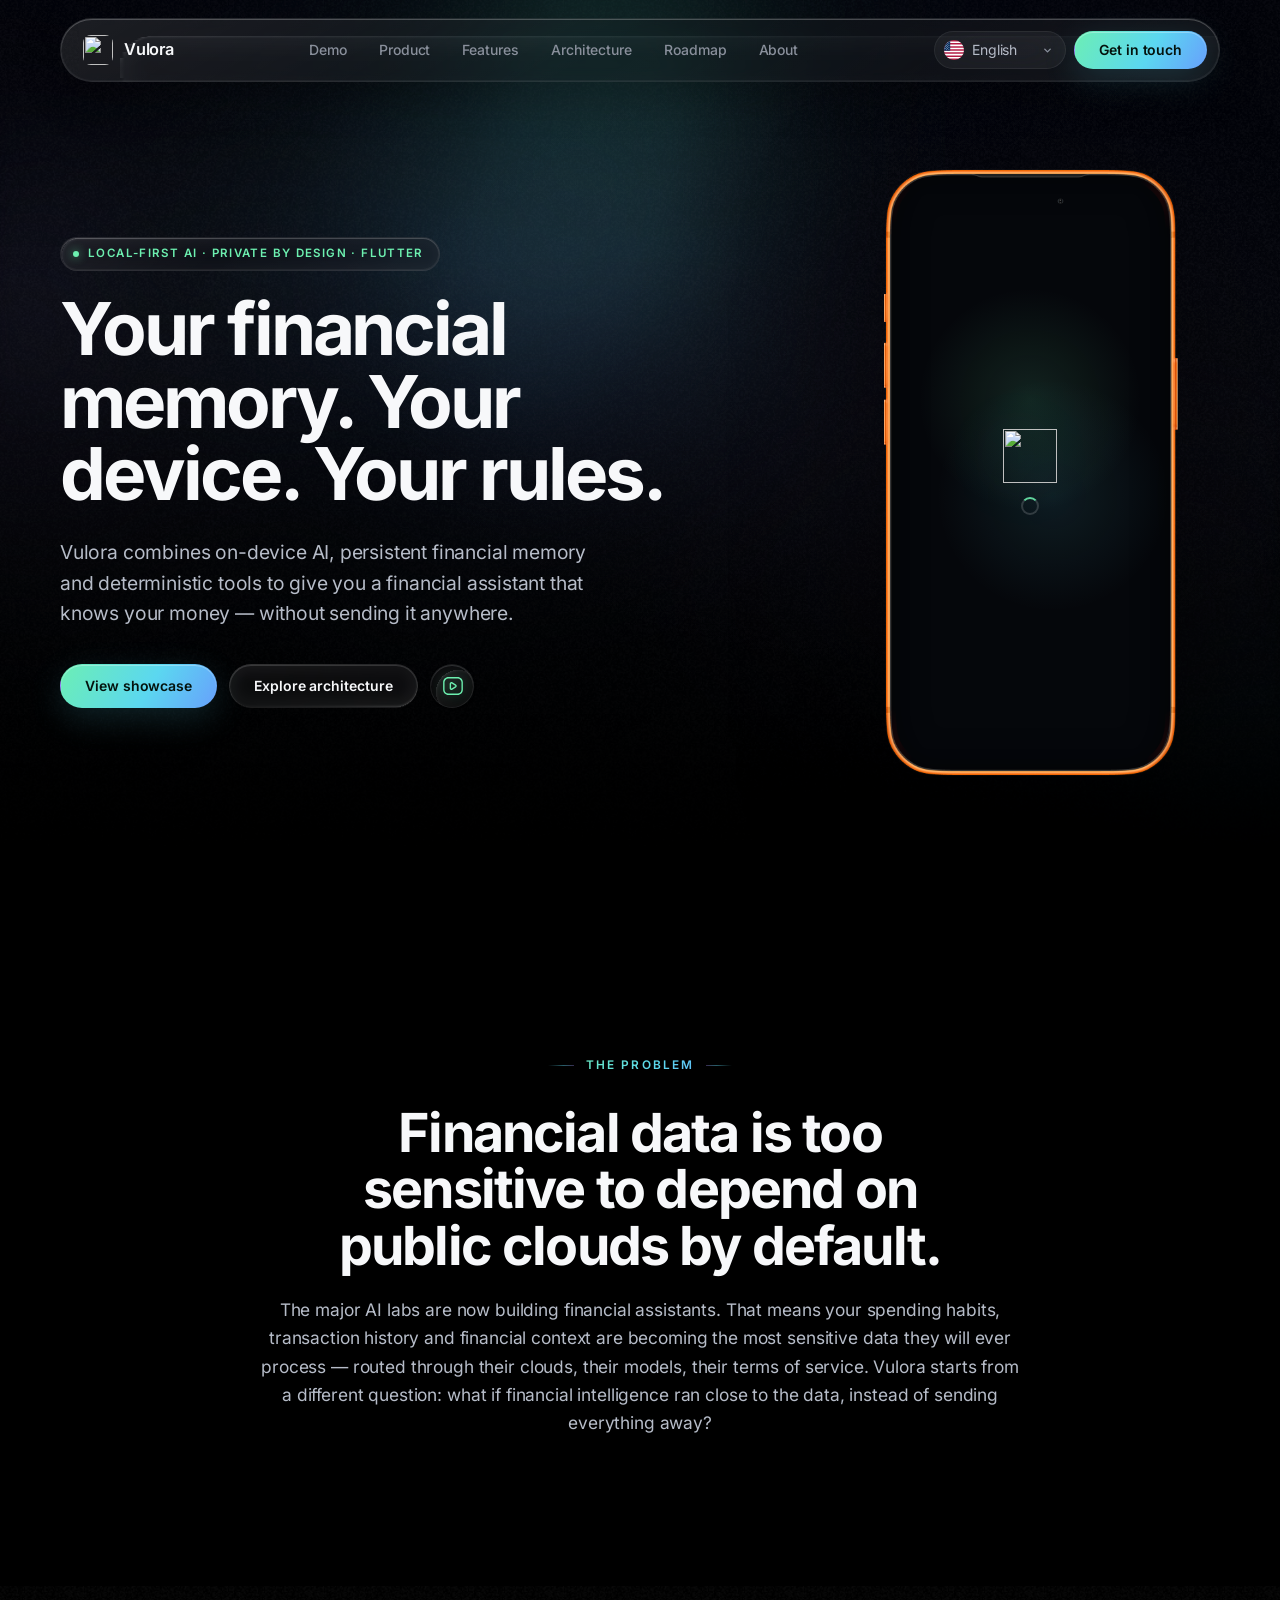
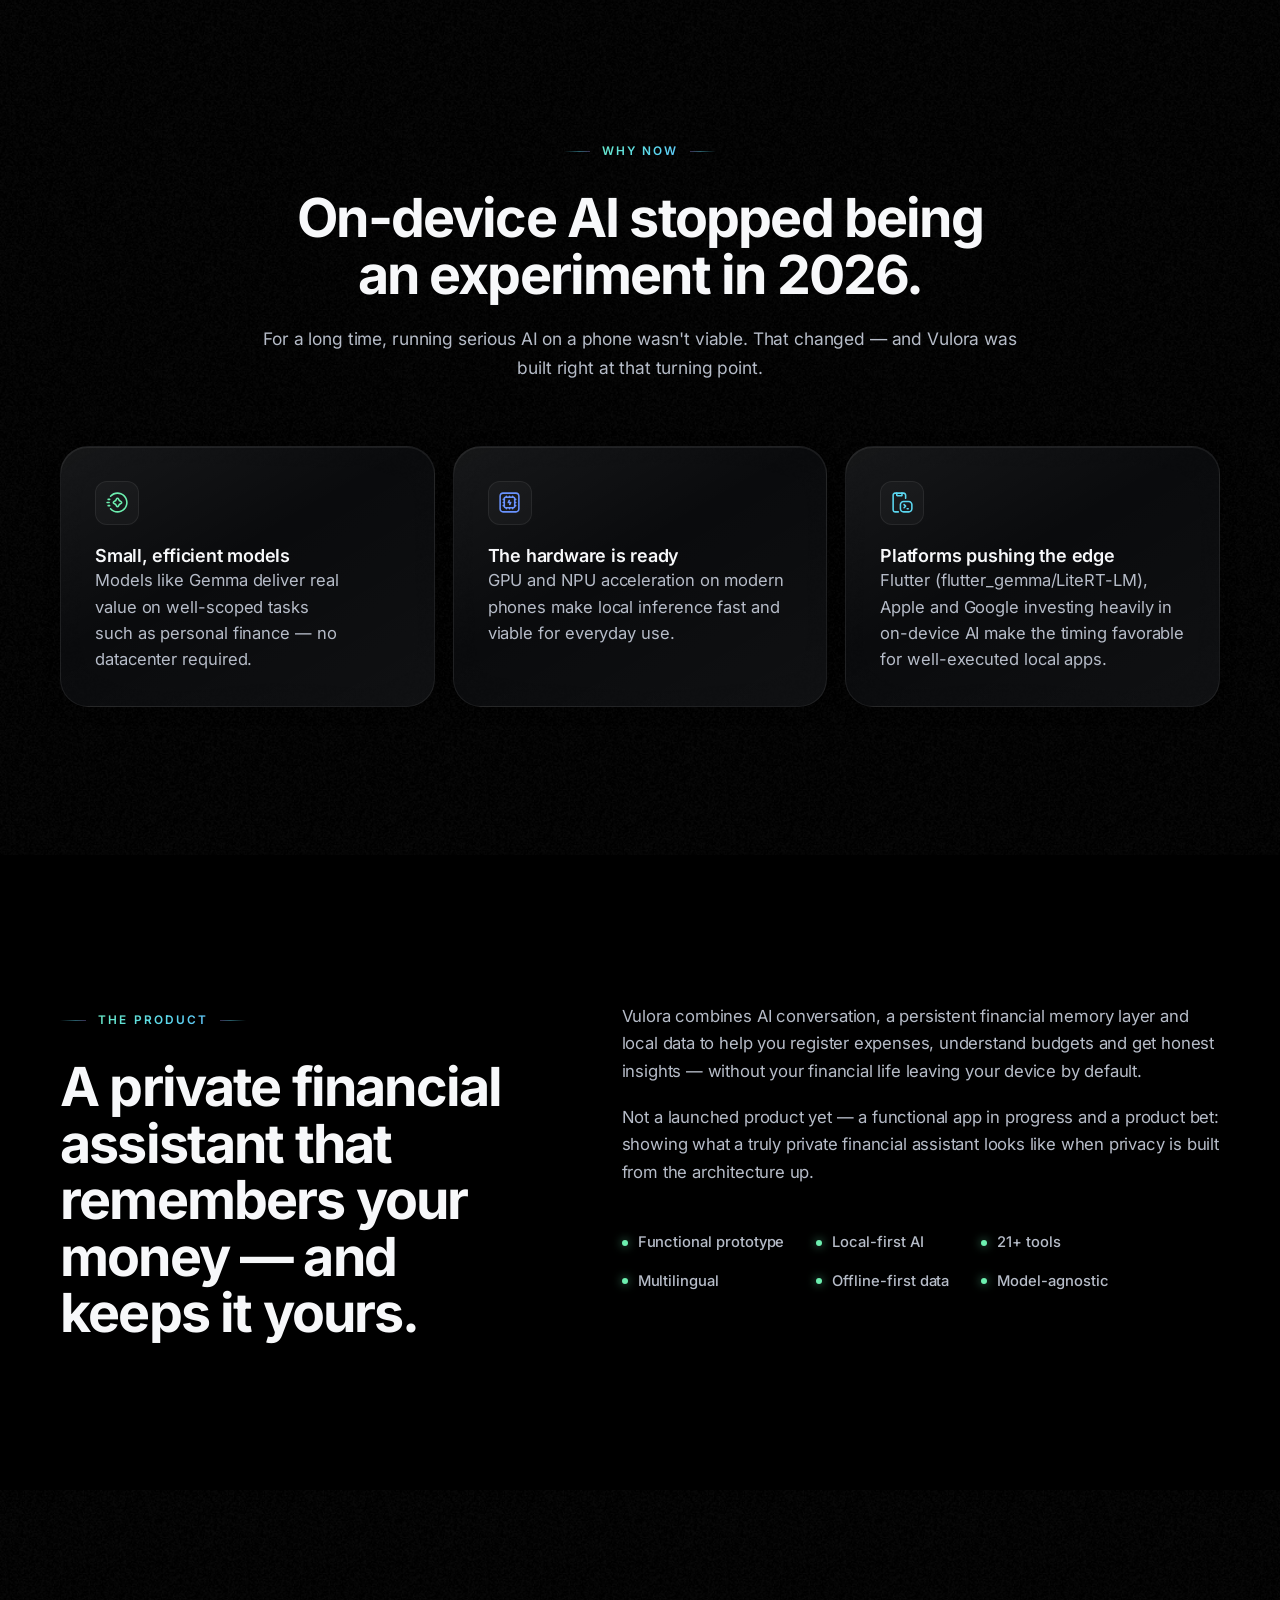
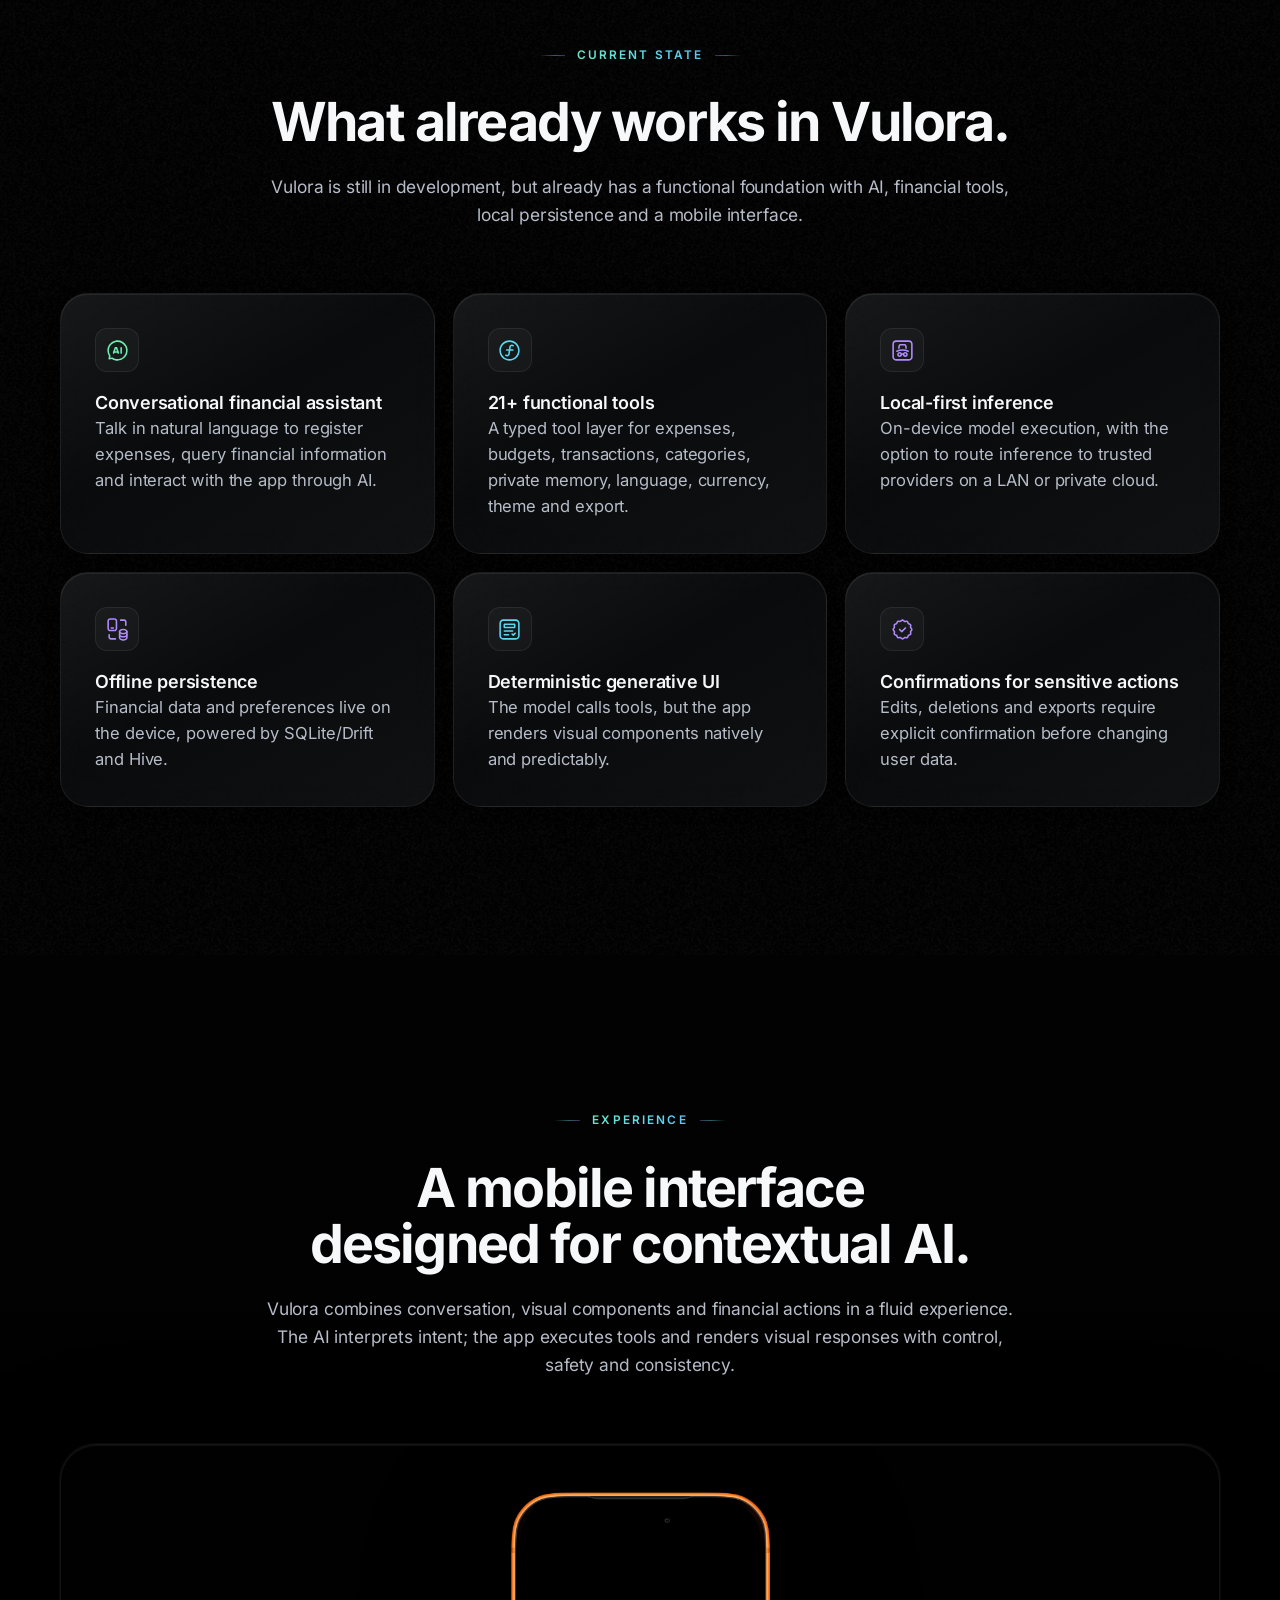
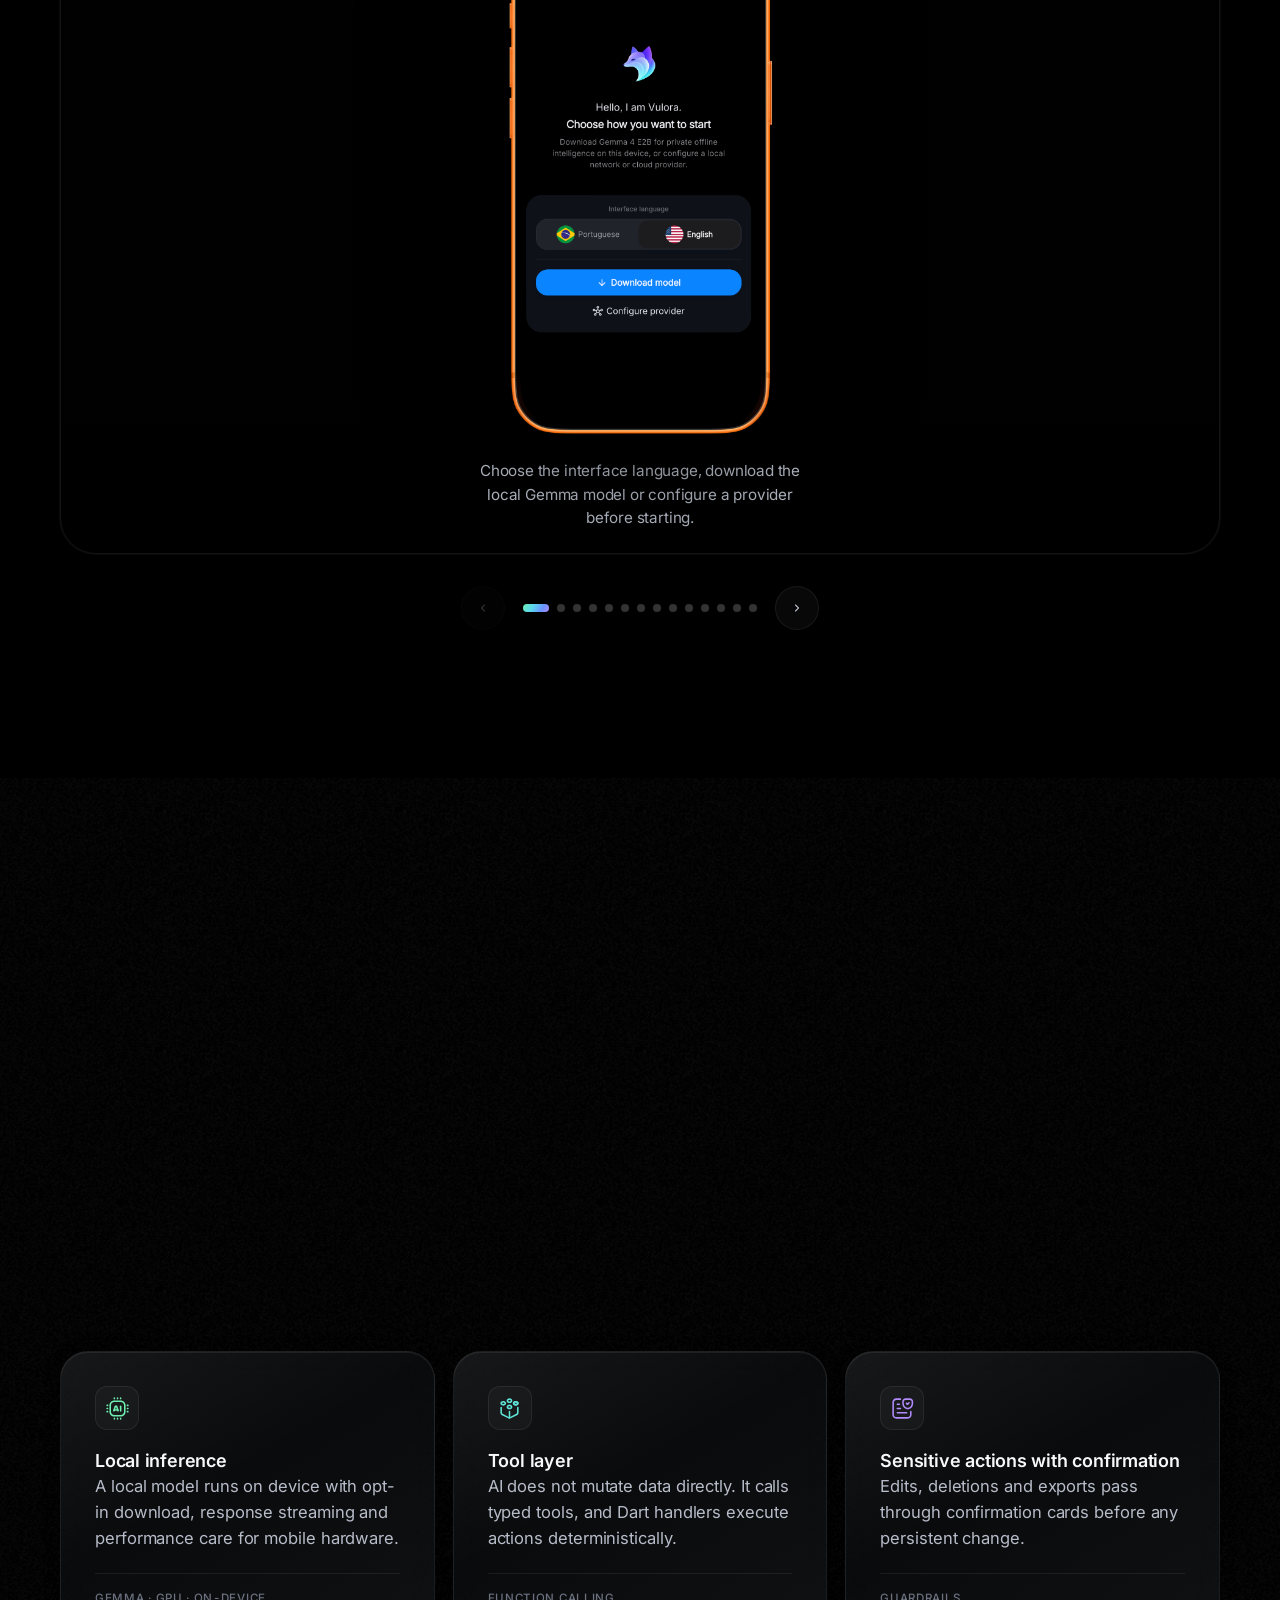
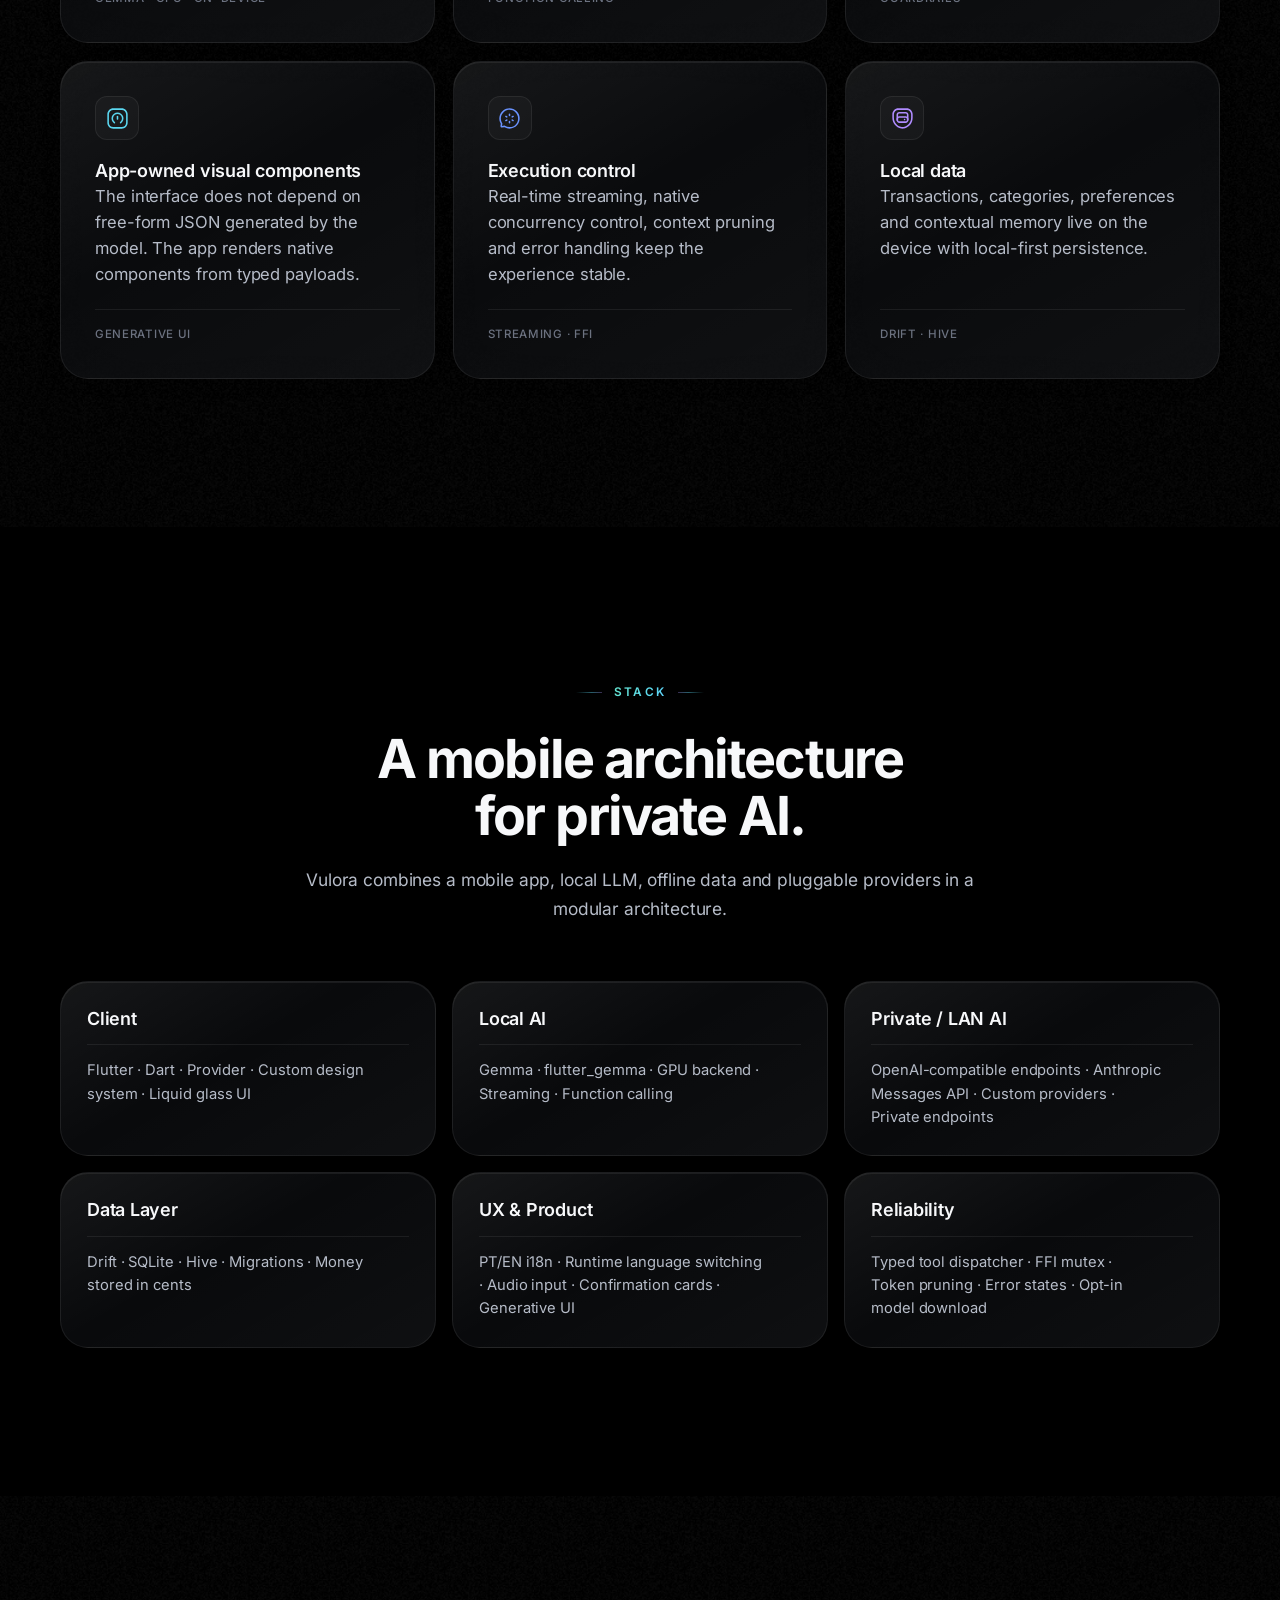
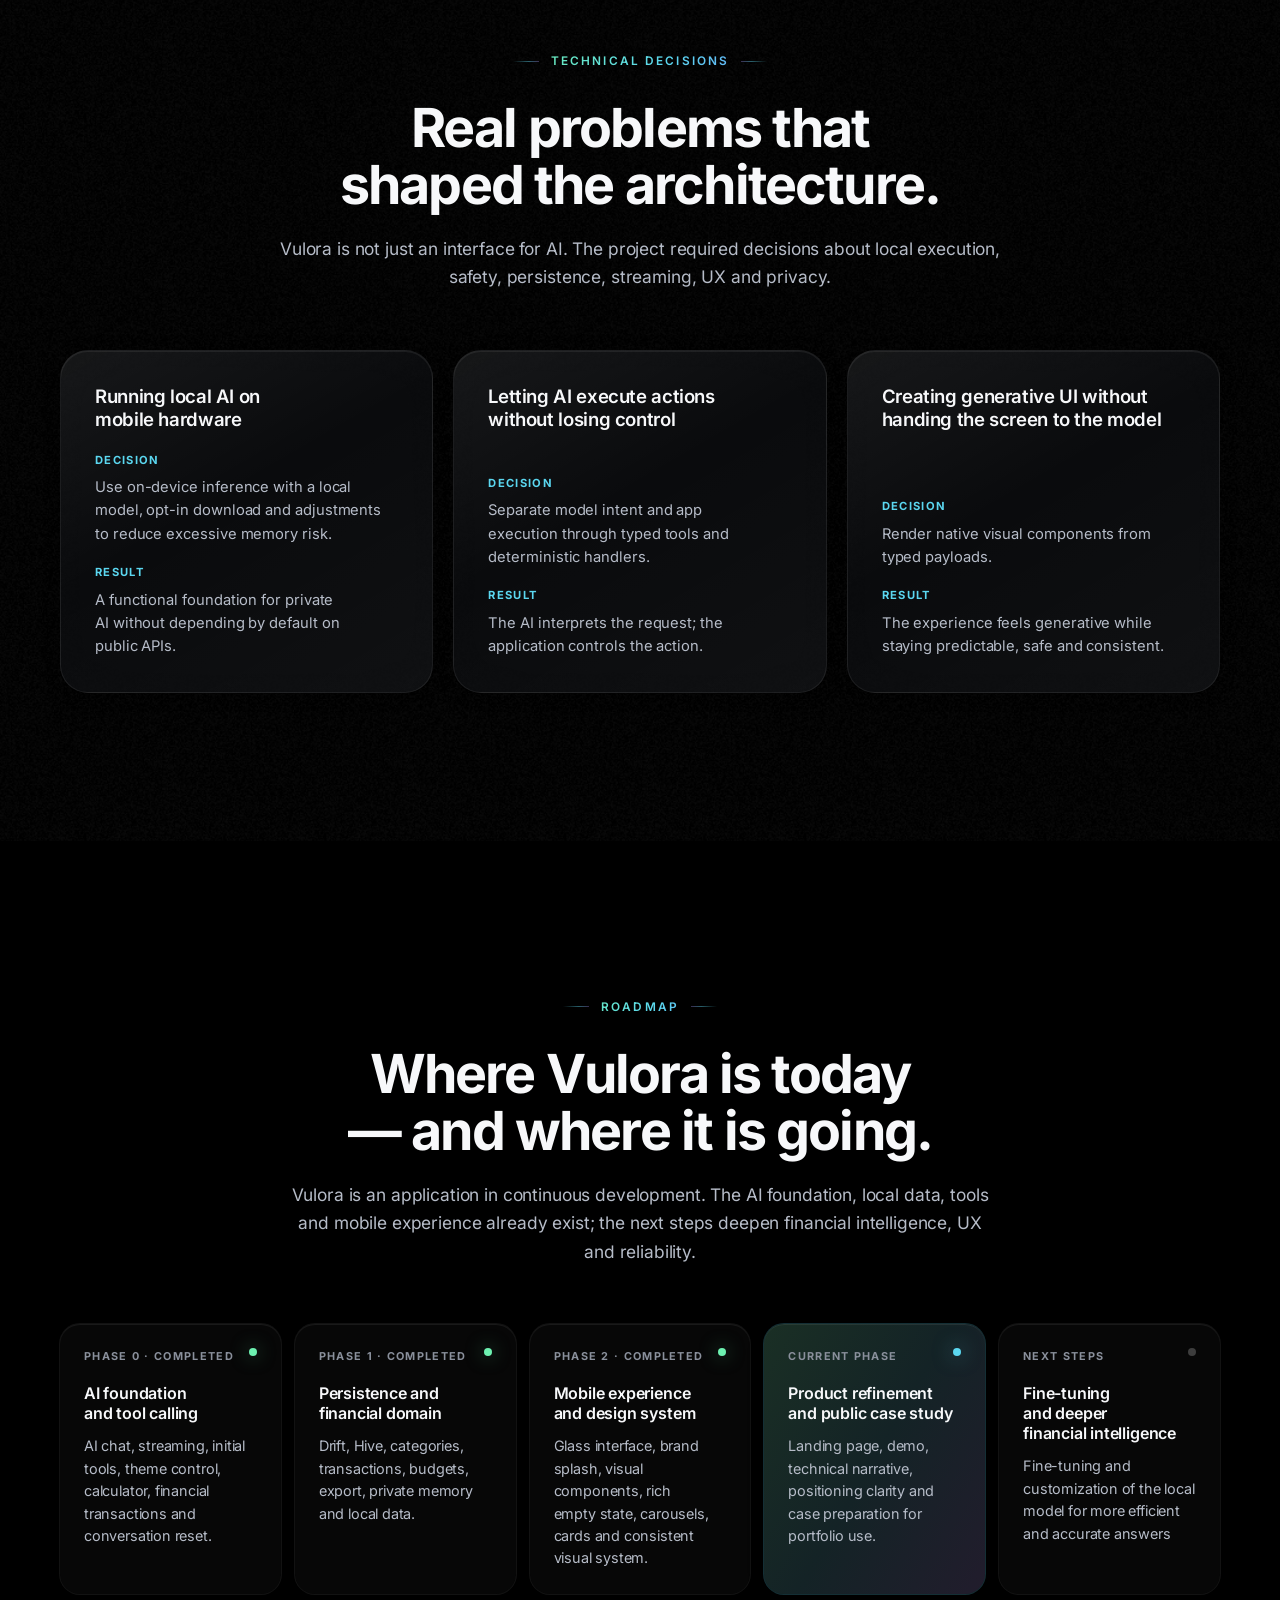
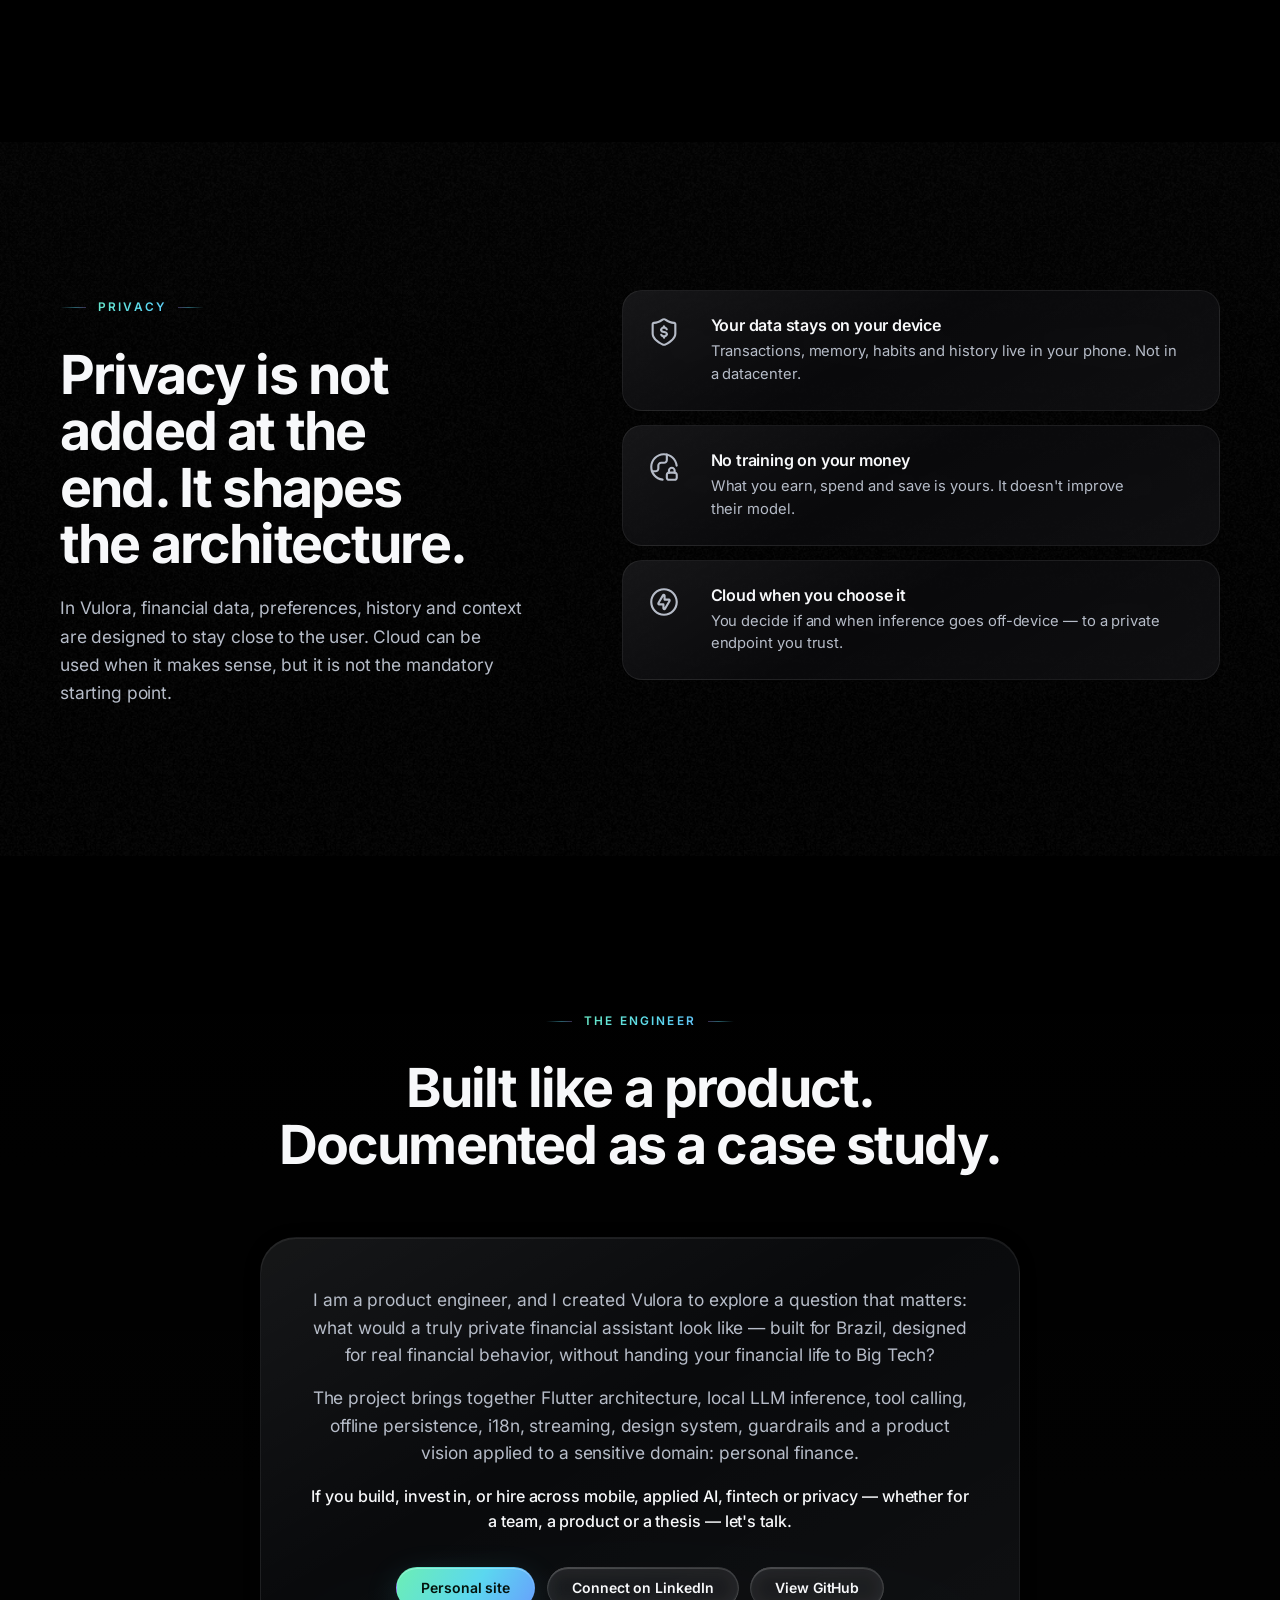
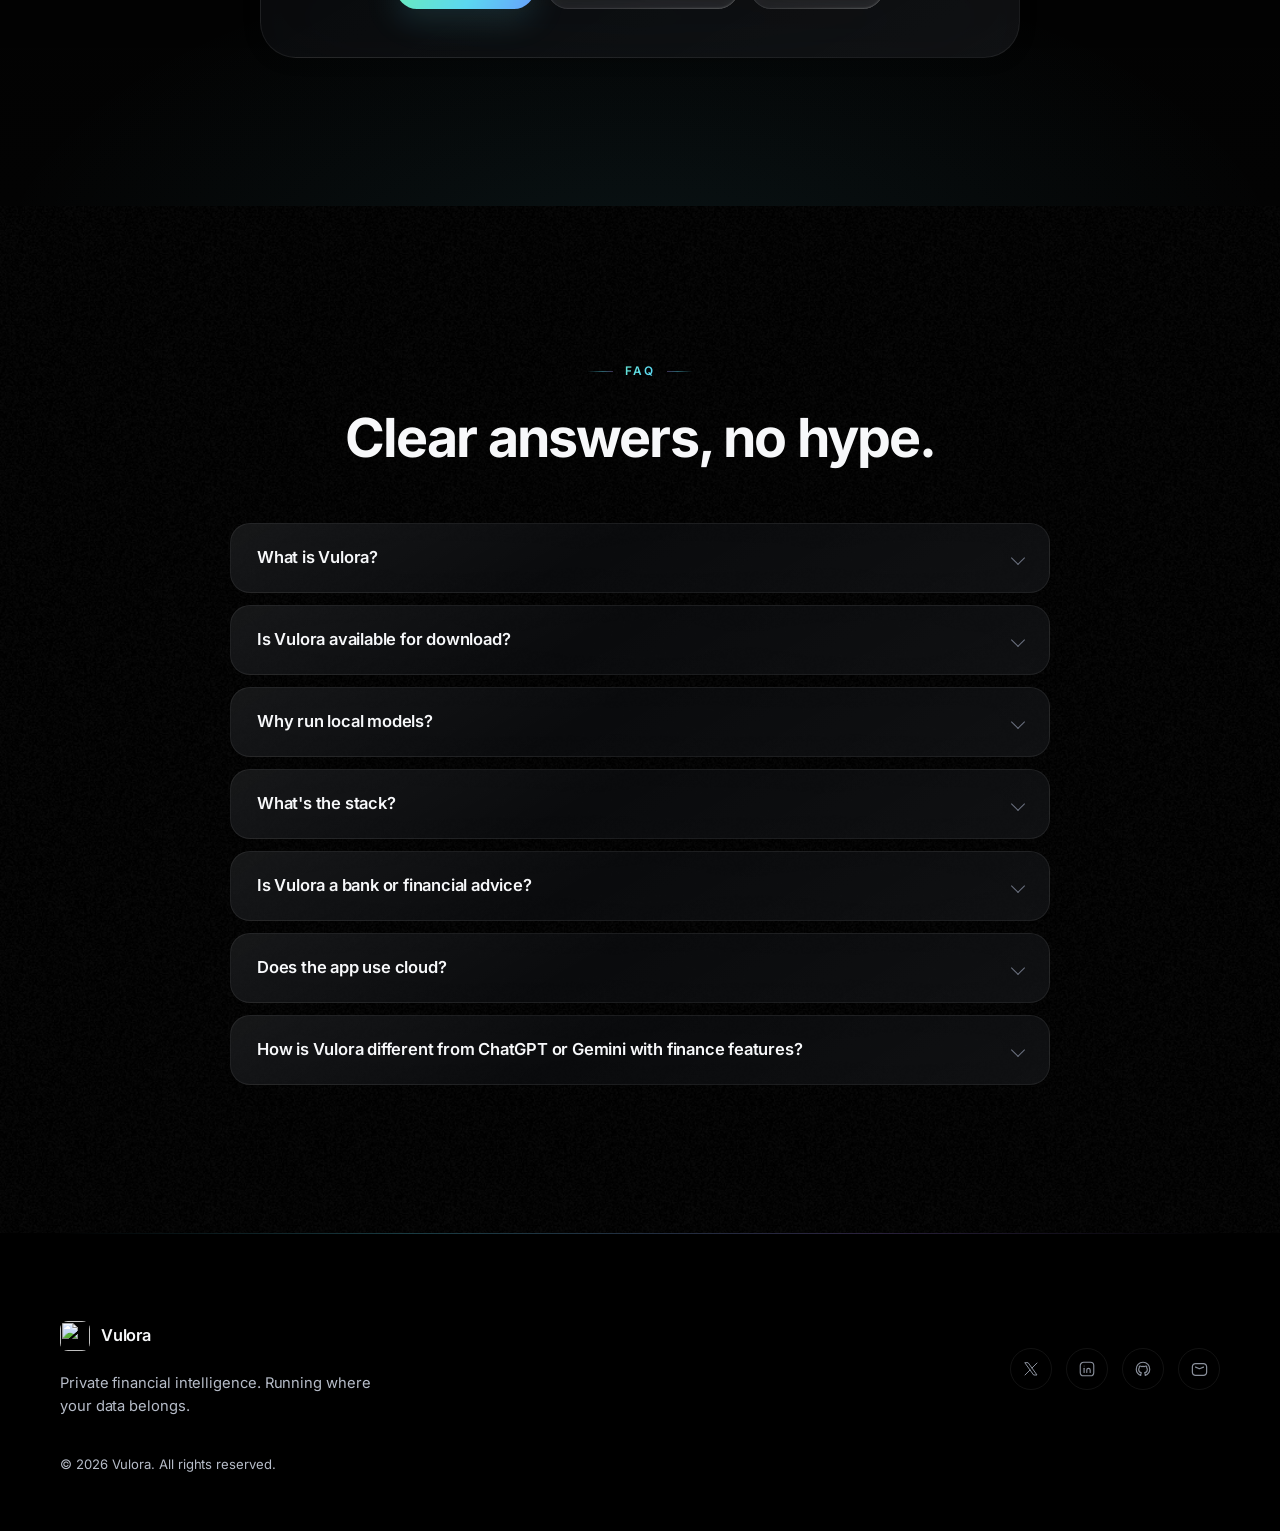
==== commit 9262c608: "feat: ajuste mockup hero, e add pagina 404" ====
--- a/index.html
+++ b/index.html
@@ -45,8 +45,15 @@
       "@context": "https://schema.org",
       "@type": "SoftwareApplication",
       "name": "Vulora",
+      "url": "https://www.vulora.com.br/",
       "applicationCategory": "FinanceApplication",
       "operatingSystem": "iOS, Android",
+      "inLanguage": ["en", "pt-BR"],
+      "author": {
+        "@type": "Person",
+        "name": "Felipe Neri",
+        "url": "https://www.felipeneri.com/"
+      },
       "description": "A functional Flutter application and technical case study exploring private financial AI, local-first inference, offline data and modern mobile architecture."
     }
     </script>
--- a/css/styles.css
+++ b/css/styles.css
@@ -1225,12 +1225,12 @@
 
 .device-mockup__screen {
 	position: absolute;
-	top: 2%;
-	right: 4.6%;
-	bottom: 2%;
-	left: 4.6%;
+	top: 1%;
+	right: 2.6%;
+	bottom: 1.3%;
+	left: 2.6%;
 	z-index: 1;
-	border-radius: 8.2%;
+	border-radius: 11.5%;
 	overflow: hidden;
 	background: #000;
 }
@@ -1261,17 +1261,16 @@
 .device-mockup__app[data-device-video] {
 	margin-left: 0;
 	opacity: 0;
+	object-fit: fill;
 	object-position: center center;
-	transform: scale(1.035);
+	transform: none;
 	transform-origin: center center;
-	transition:
-		opacity 360ms var(--ease-out),
-		transform 700ms var(--ease-out);
+	transition: opacity 360ms var(--ease-out);
 }
 
 .device-mockup__screen.is-video-ready .device-mockup__app[data-device-video] {
 	opacity: 1;
-	transform: scale(1.028);
+	transform: none;
 }
 
 .device-mockup__loading {
@@ -1288,11 +1287,7 @@
 			rgba(109, 240, 176, 0.12),
 			transparent 28%
 		),
-		radial-gradient(
-			circle at 58% 54%,
-			rgba(91, 215, 240, 0.1),
-			transparent 32%
-		),
+		radial-gradient(circle at 58% 54%, rgba(91, 215, 240, 0.1), transparent 32%),
 		#05070b;
 	visibility: hidden;
 	opacity: 0;
@@ -2383,7 +2378,6 @@
 		flex-direction: row;
 		flex-wrap: wrap;
 	}
-
 }
 
 /* ----------------------------------------------------------- reduced motion */
@@ -2419,3 +2413,178 @@
 		animation: none;
 	}
 }
+
+/* ----------------------------------------------------------------- 404 page */
+
+[data-page="404"] {
+	min-height: 100dvh;
+	display: grid;
+	background:
+		radial-gradient(
+			ellipse 85% 55% at 50% -10%,
+			rgba(106, 147, 255, 0.05),
+			transparent 60%
+		),
+		linear-gradient(180deg, var(--bg-deep) 0%, #04060a 58%, var(--bg) 100%);
+}
+
+[data-page="404"] .site-shell,
+[data-page="404"] main {
+	display: grid;
+	width: 100%;
+	min-height: 100dvh;
+	position: relative;
+}
+
+[data-page="404"] #not-found::before,
+[data-page="404"] #not-found::after {
+	content: "";
+	position: absolute;
+	z-index: 0;
+	pointer-events: none;
+}
+
+[data-page="404"] #not-found::before {
+	top: 50%;
+	left: 50%;
+	width: min(680px, 88vw);
+	height: min(380px, 56vh);
+	transform: translate(-50%, -52%);
+	background: radial-gradient(
+		ellipse 60% 60% at 50% 50%,
+		rgba(91, 215, 240, 0.07),
+		transparent 70%
+	);
+	filter: blur(22px);
+}
+
+[data-page="404"] #not-found::after {
+	inset: 0;
+	background-image: var(--noise-image);
+	background-repeat: repeat;
+	background-size: 240px 240px;
+	opacity: 0.035;
+}
+
+.not-found-glow {
+	display: none;
+}
+
+[data-page="404"] #not-found {
+	display: grid;
+	place-content: center;
+	place-items: center;
+	padding: clamp(32px, 6vh, 72px) 0 !important;
+	margin: 0;
+	position: relative;
+	isolation: isolate;
+	min-height: 100dvh;
+}
+
+/* The container becomes the centered column — every child stacks and centers
+   on the cross axis, so logo, eyebrow, title, copy and button all share the
+   same optical center line. */
+[data-page="404"] #not-found > .container {
+	position: relative;
+	z-index: 1;
+	width: min(520px, calc(100% - 40px));
+	max-width: none;
+	margin: 0 auto;
+	display: flex;
+	flex-direction: column;
+	align-items: center;
+	box-sizing: border-box;
+}
+
+.not-found-logo {
+	display: inline-flex;
+	align-items: center;
+	justify-content: center;
+	width: 44px;
+	height: 44px;
+	margin-bottom: 48px;
+}
+
+.not-found-logo img {
+	width: 44px;
+	height: 44px;
+	border-radius: 10px;
+	object-fit: cover;
+}
+
+.not-found-eyebrow {
+	margin-bottom: 34px;
+}
+
+.not-found-title {
+	margin: 0;
+	width: 100%;
+	max-width: 100%;
+	font-size: clamp(1.82rem, 5.5vw, 3.6rem);
+	line-height: 1.08;
+	letter-spacing: -0.038em;
+	font-weight: 700;
+	text-align: center;
+	overflow-wrap: break-word;
+	word-break: normal;
+	background: var(--accent-gradient);
+	background-size: 200% 200%;
+	-webkit-background-clip: text;
+	background-clip: text;
+	-webkit-text-fill-color: transparent;
+	color: transparent;
+}
+
+.not-found-title span {
+	display: block;
+}
+
+.not-found-copy {
+	width: min(440px, calc(100vw - 48px));
+	max-width: 100%;
+	margin: 28px 0 0;
+	font-size: 1.06rem;
+	line-height: 1.66;
+	color: var(--text-secondary);
+	text-align: center;
+	overflow-wrap: break-word;
+}
+
+[data-page="404"] .button-primary {
+	margin-top: 48px;
+}
+
+@media (max-width: 480px) {
+	[data-page="404"] #not-found {
+		padding: 48px 0 !important;
+	}
+
+	.not-found-logo {
+		margin-bottom: 34px;
+	}
+
+	.not-found-eyebrow {
+		margin-bottom: 24px;
+	}
+
+	.not-found-title {
+		width: min(100%, 300px);
+		max-width: 300px;
+		font-size: clamp(1.82rem, 8vw, 2rem);
+		line-height: 1.12;
+		letter-spacing: -0.025em;
+		text-wrap: normal;
+		white-space: normal;
+	}
+
+	.not-found-copy {
+		width: min(100%, 300px);
+		max-width: 300px;
+		margin-top: 24px;
+		font-size: 0.98rem;
+	}
+
+	[data-page="404"] .button-primary {
+		margin-top: 34px;
+	}
+}
